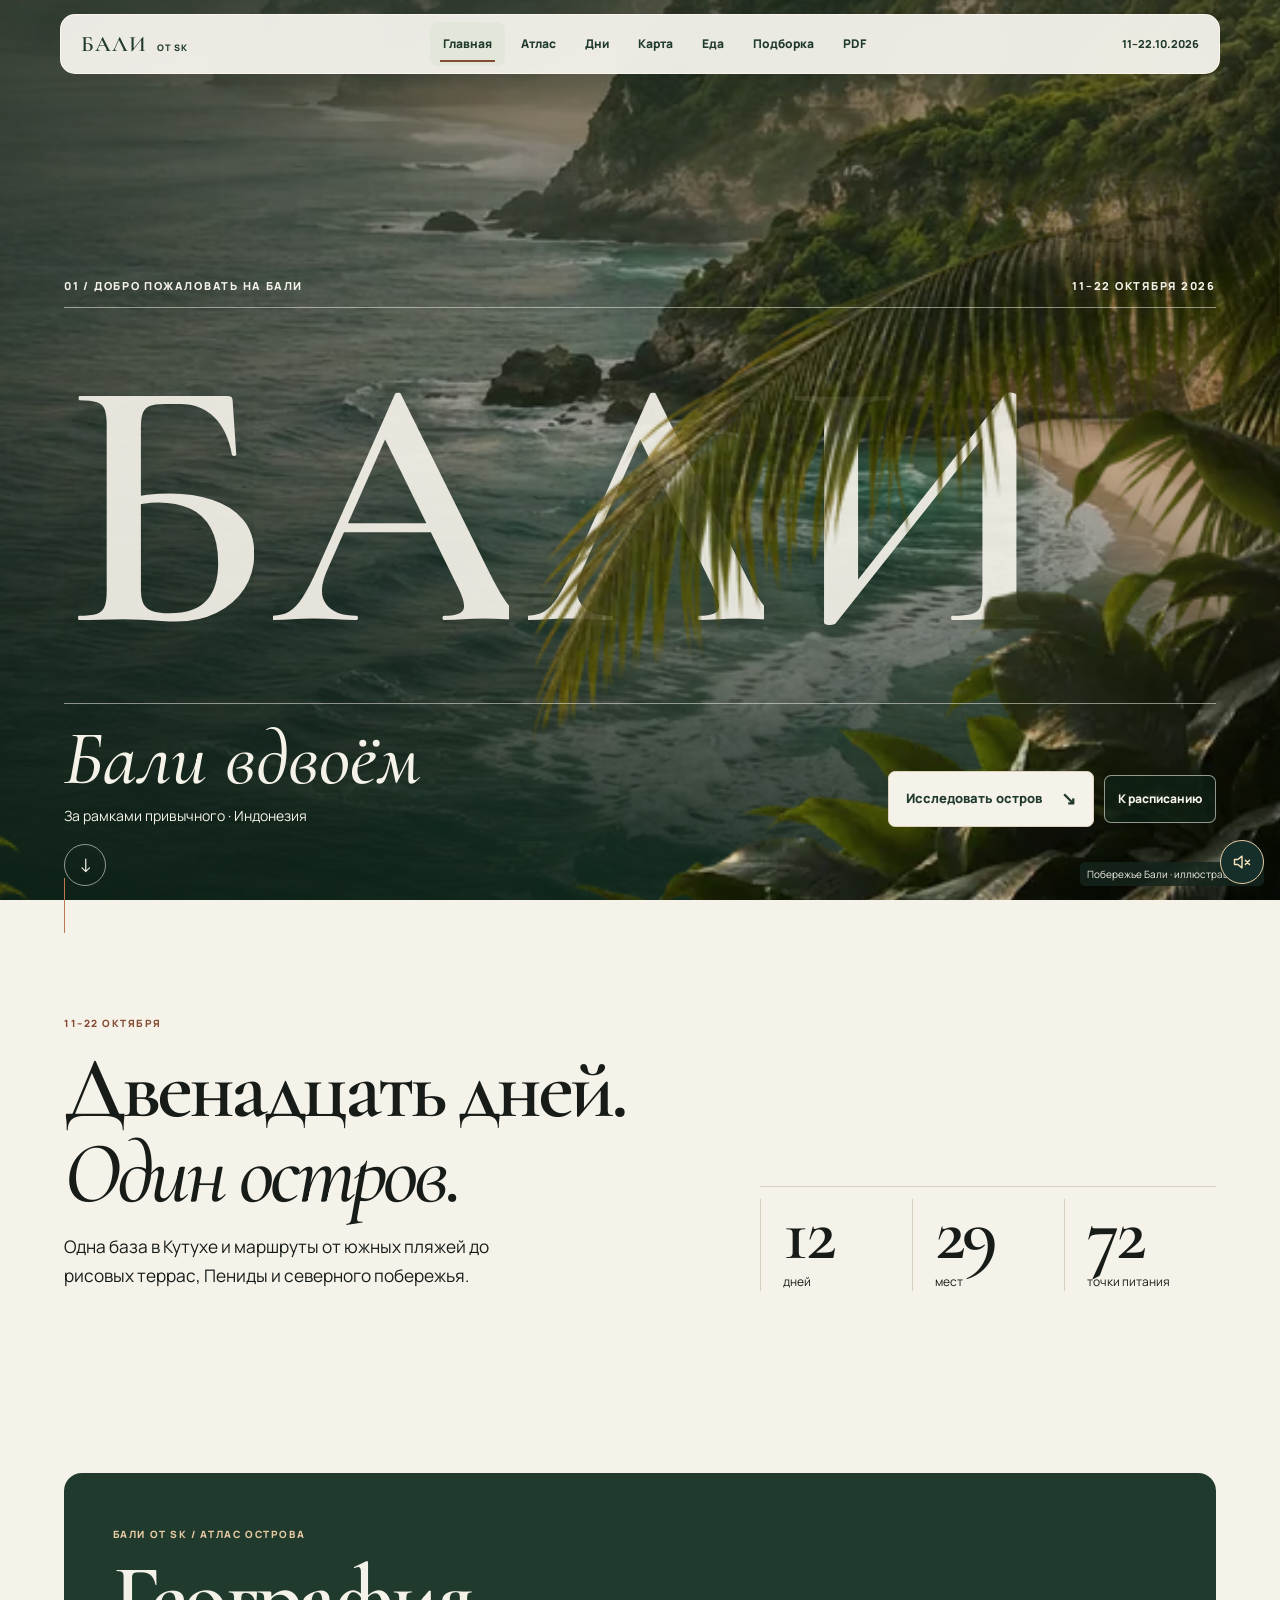
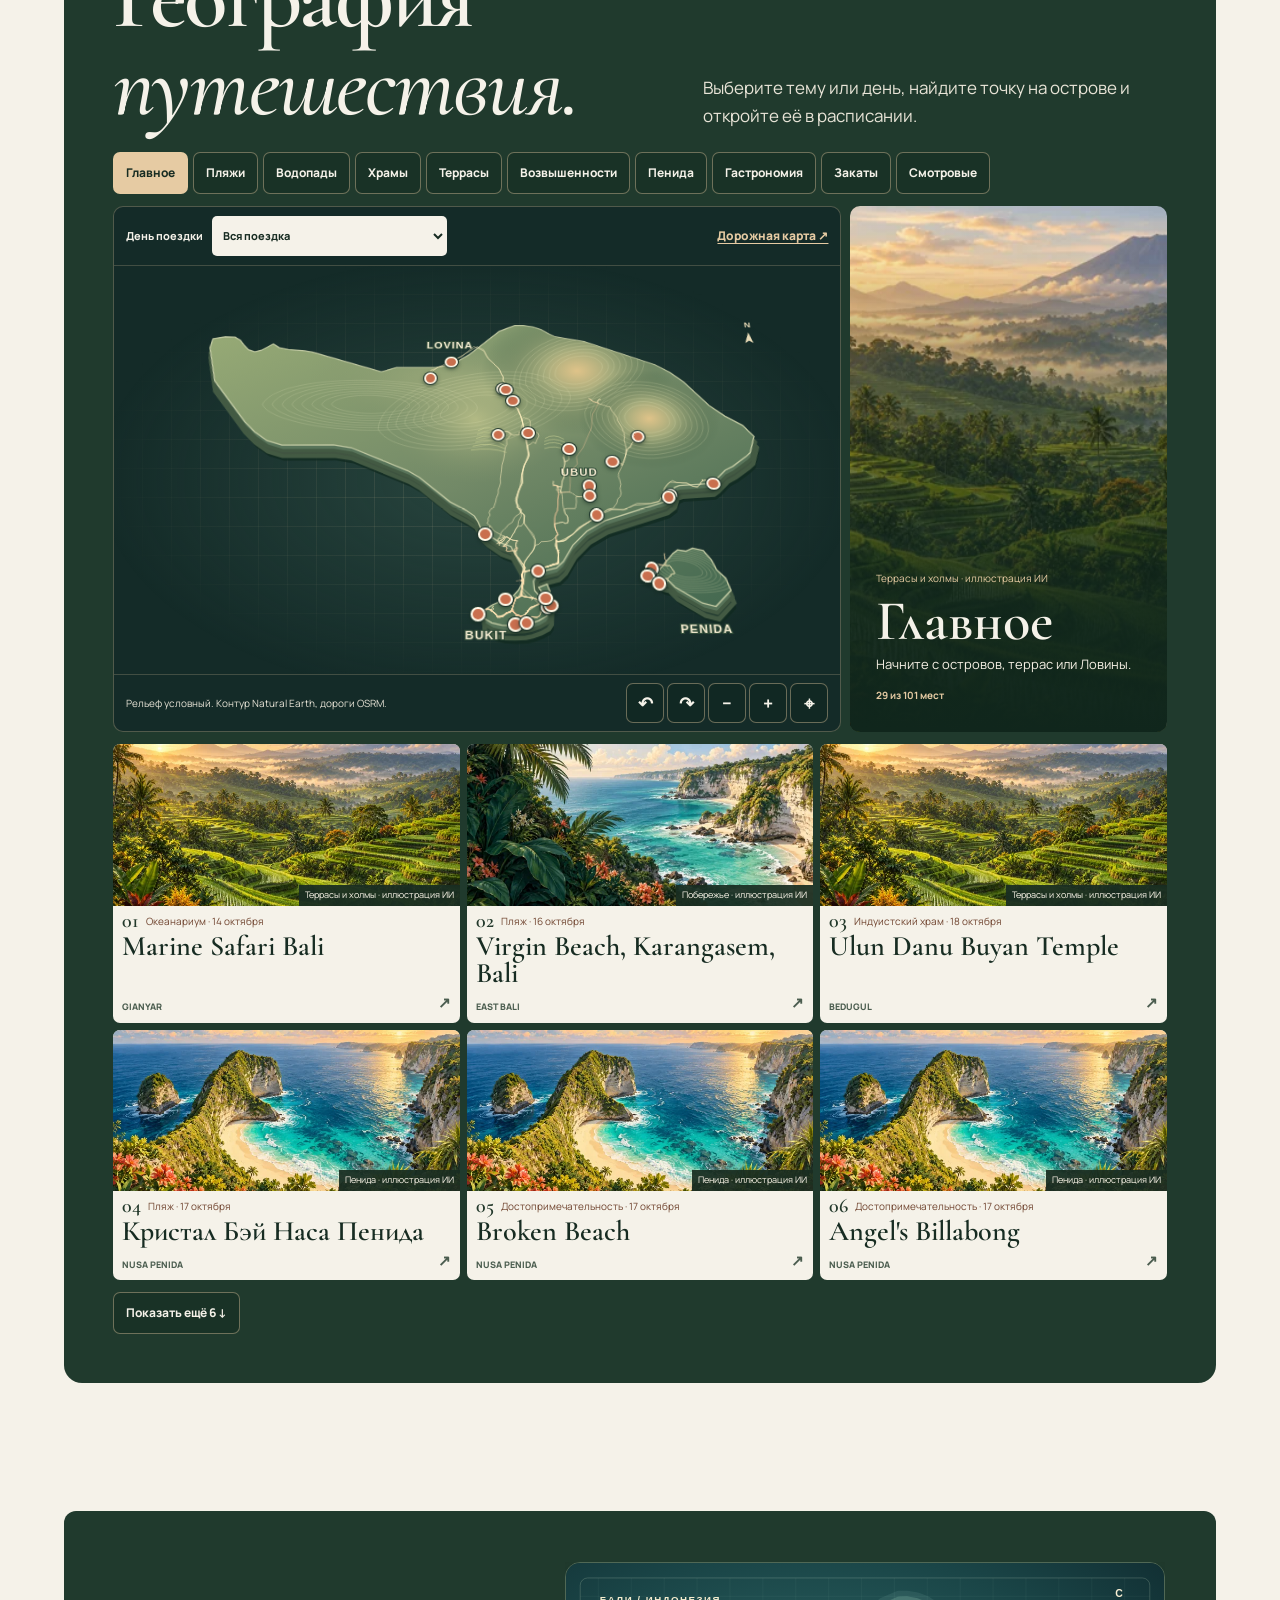
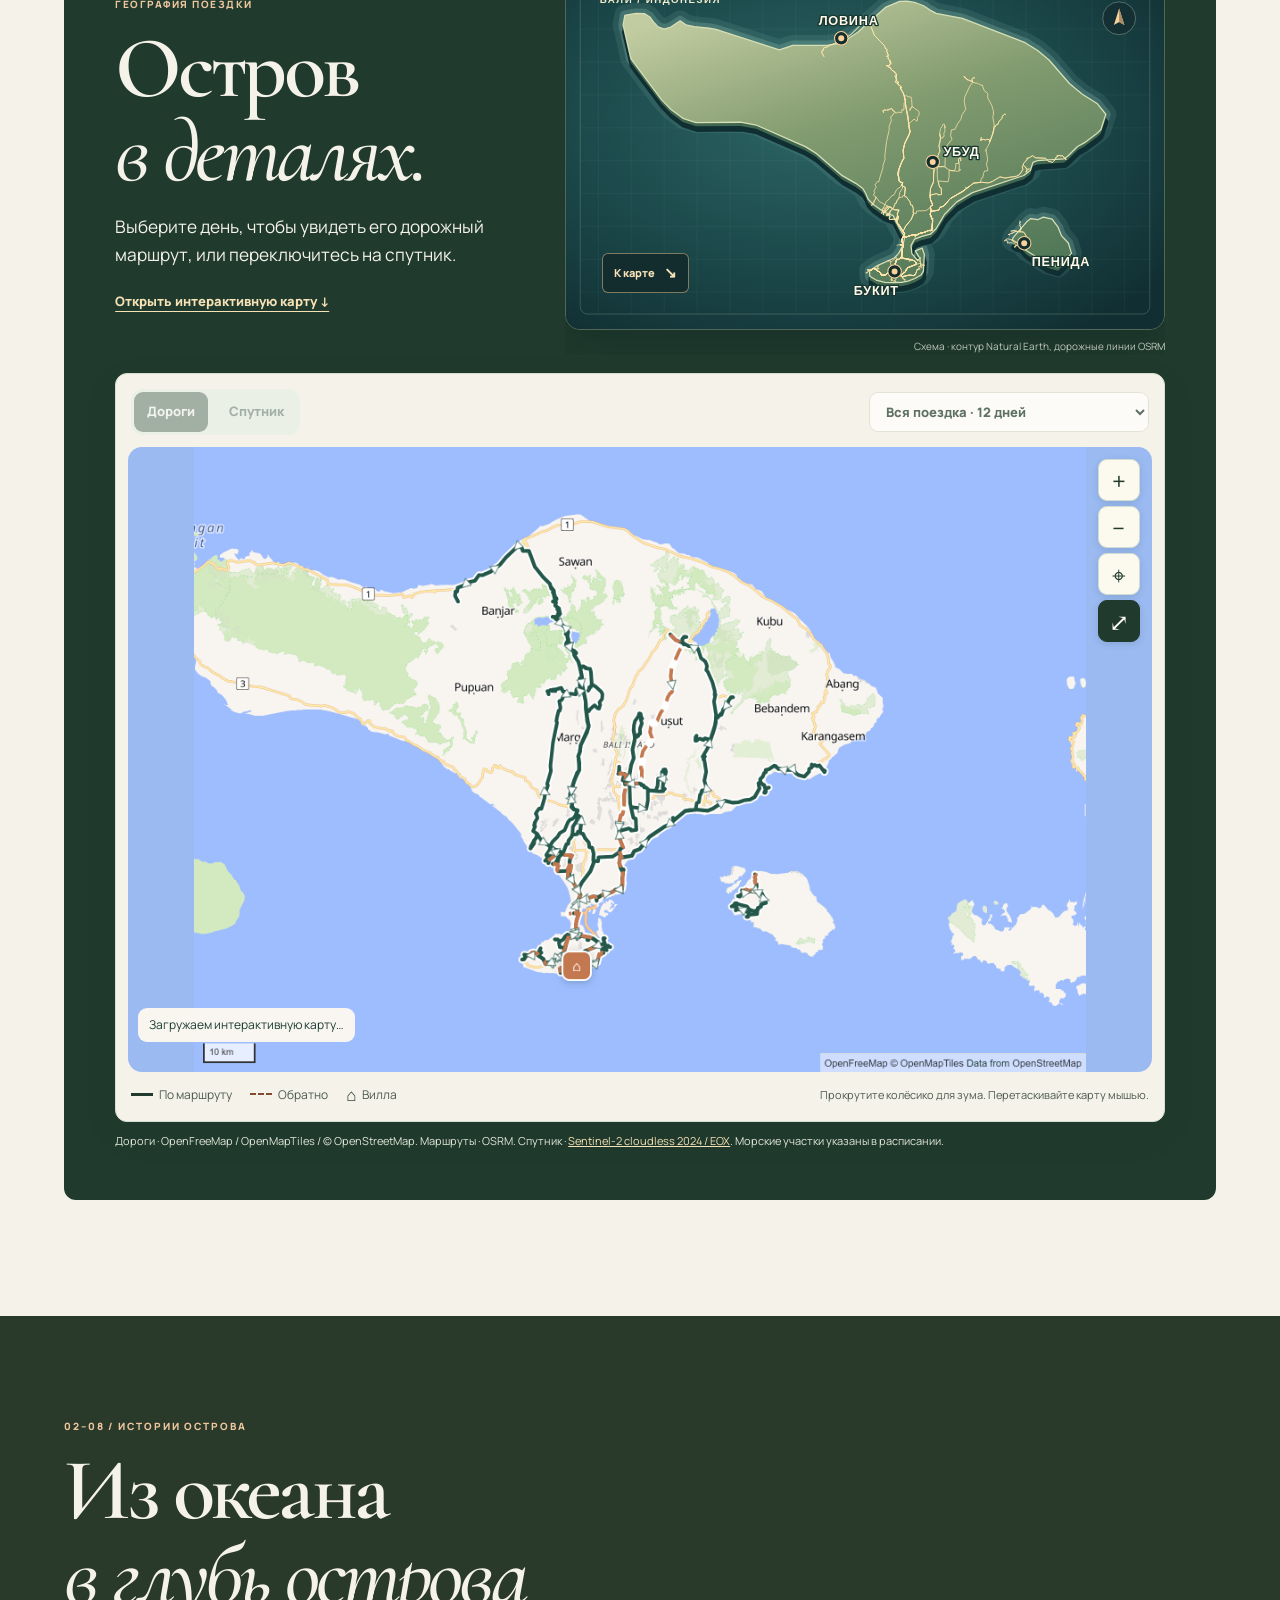
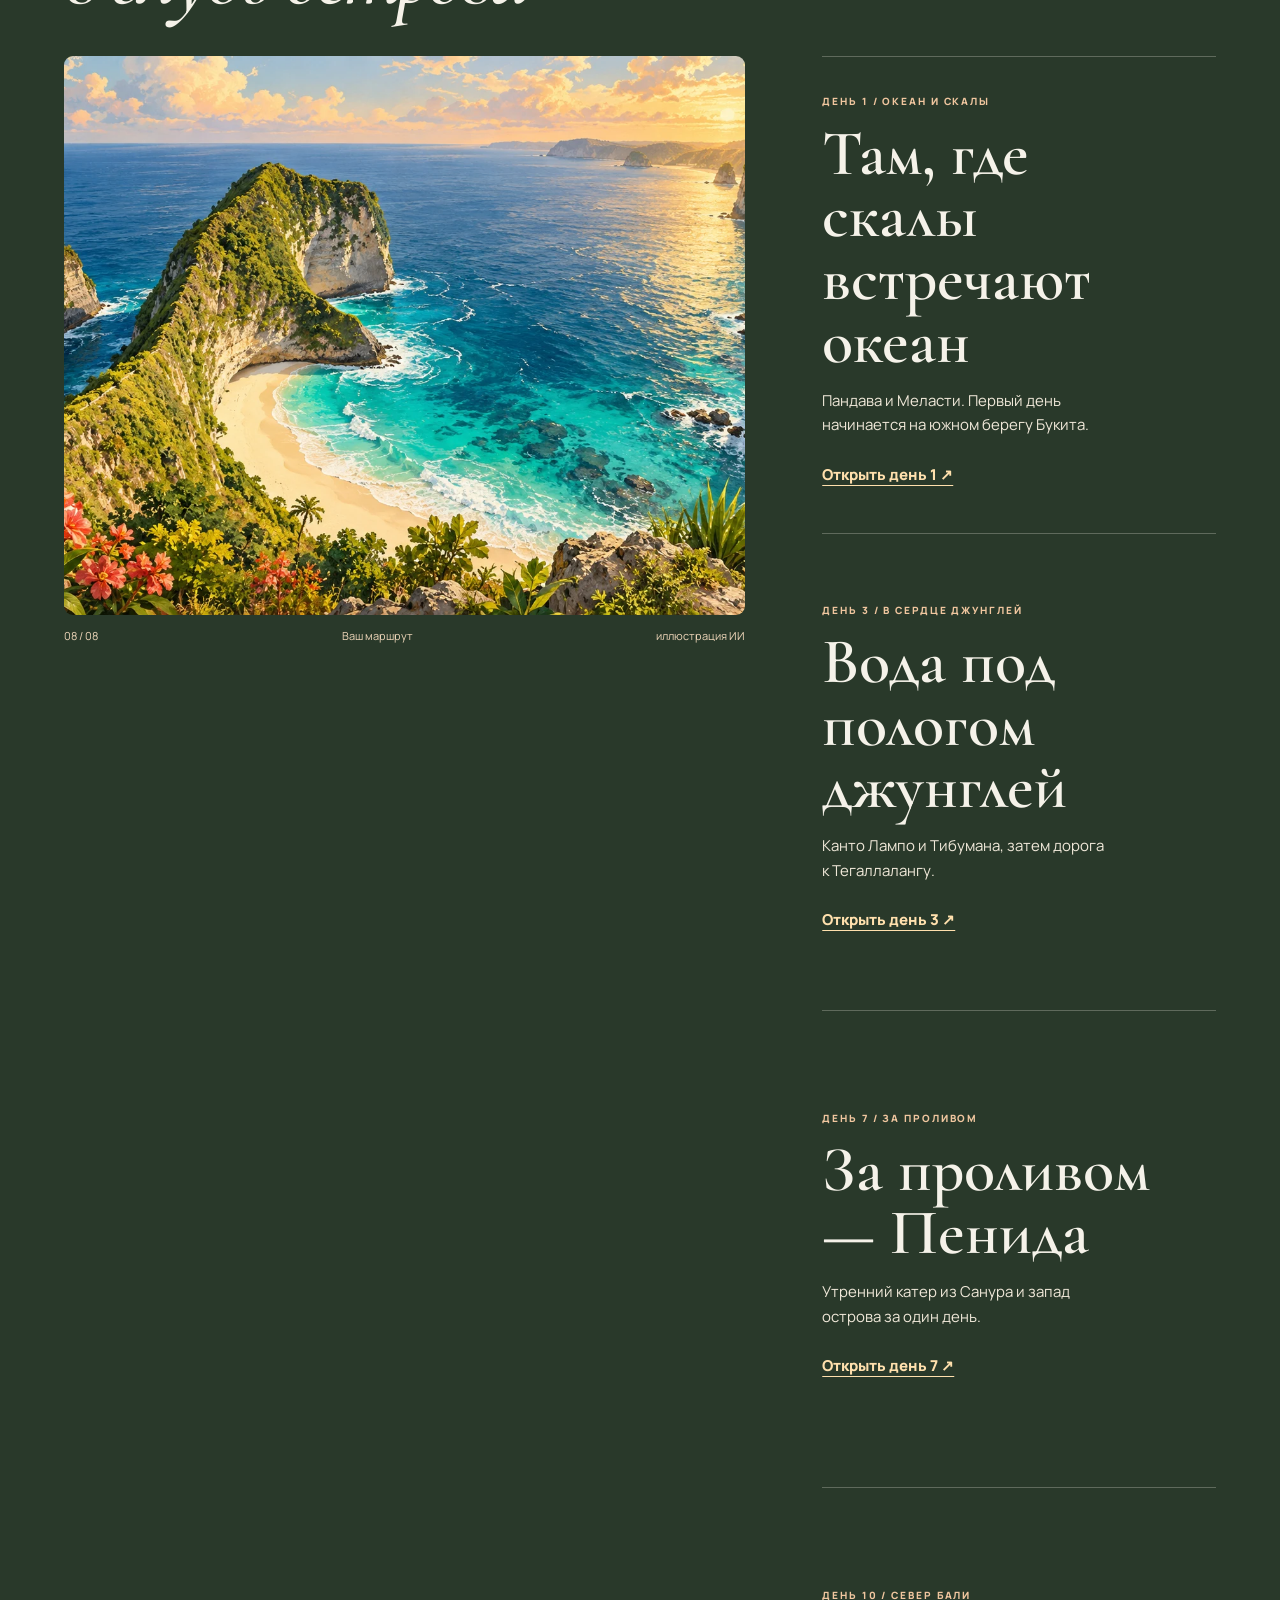
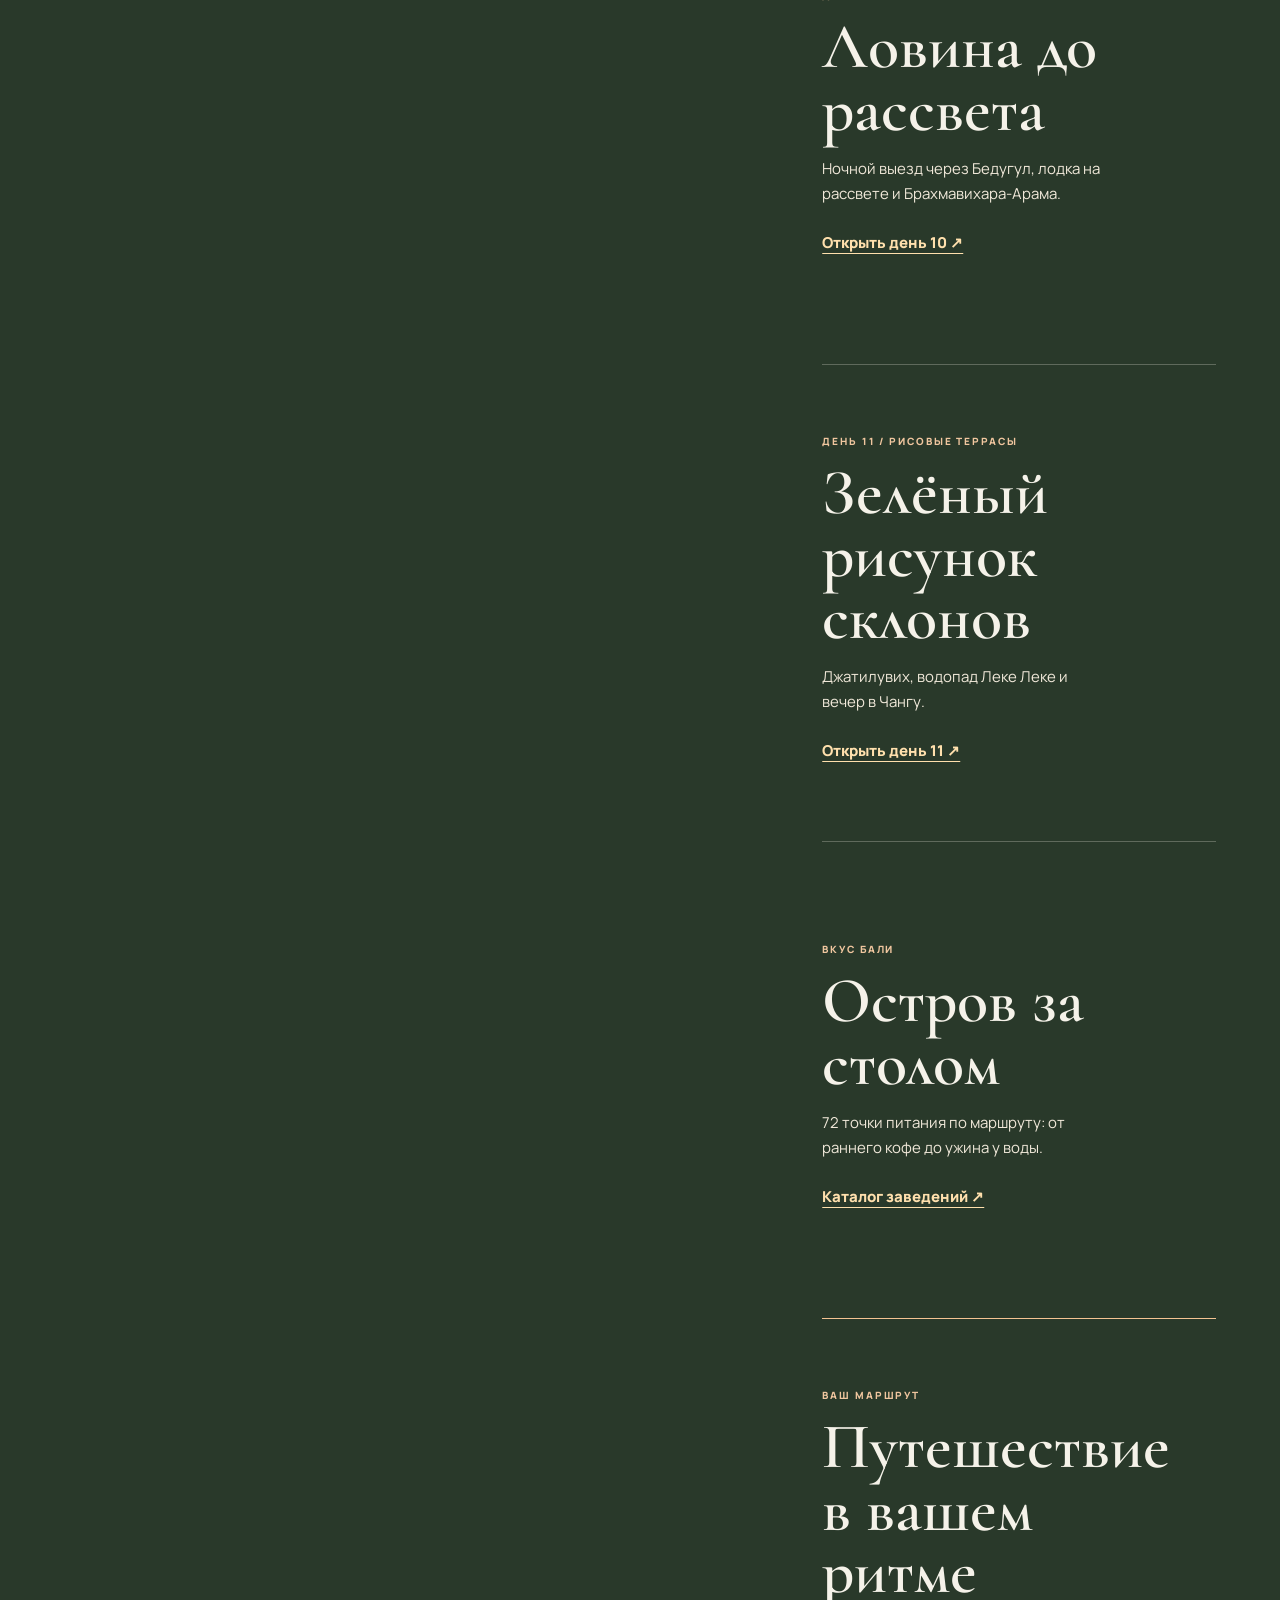
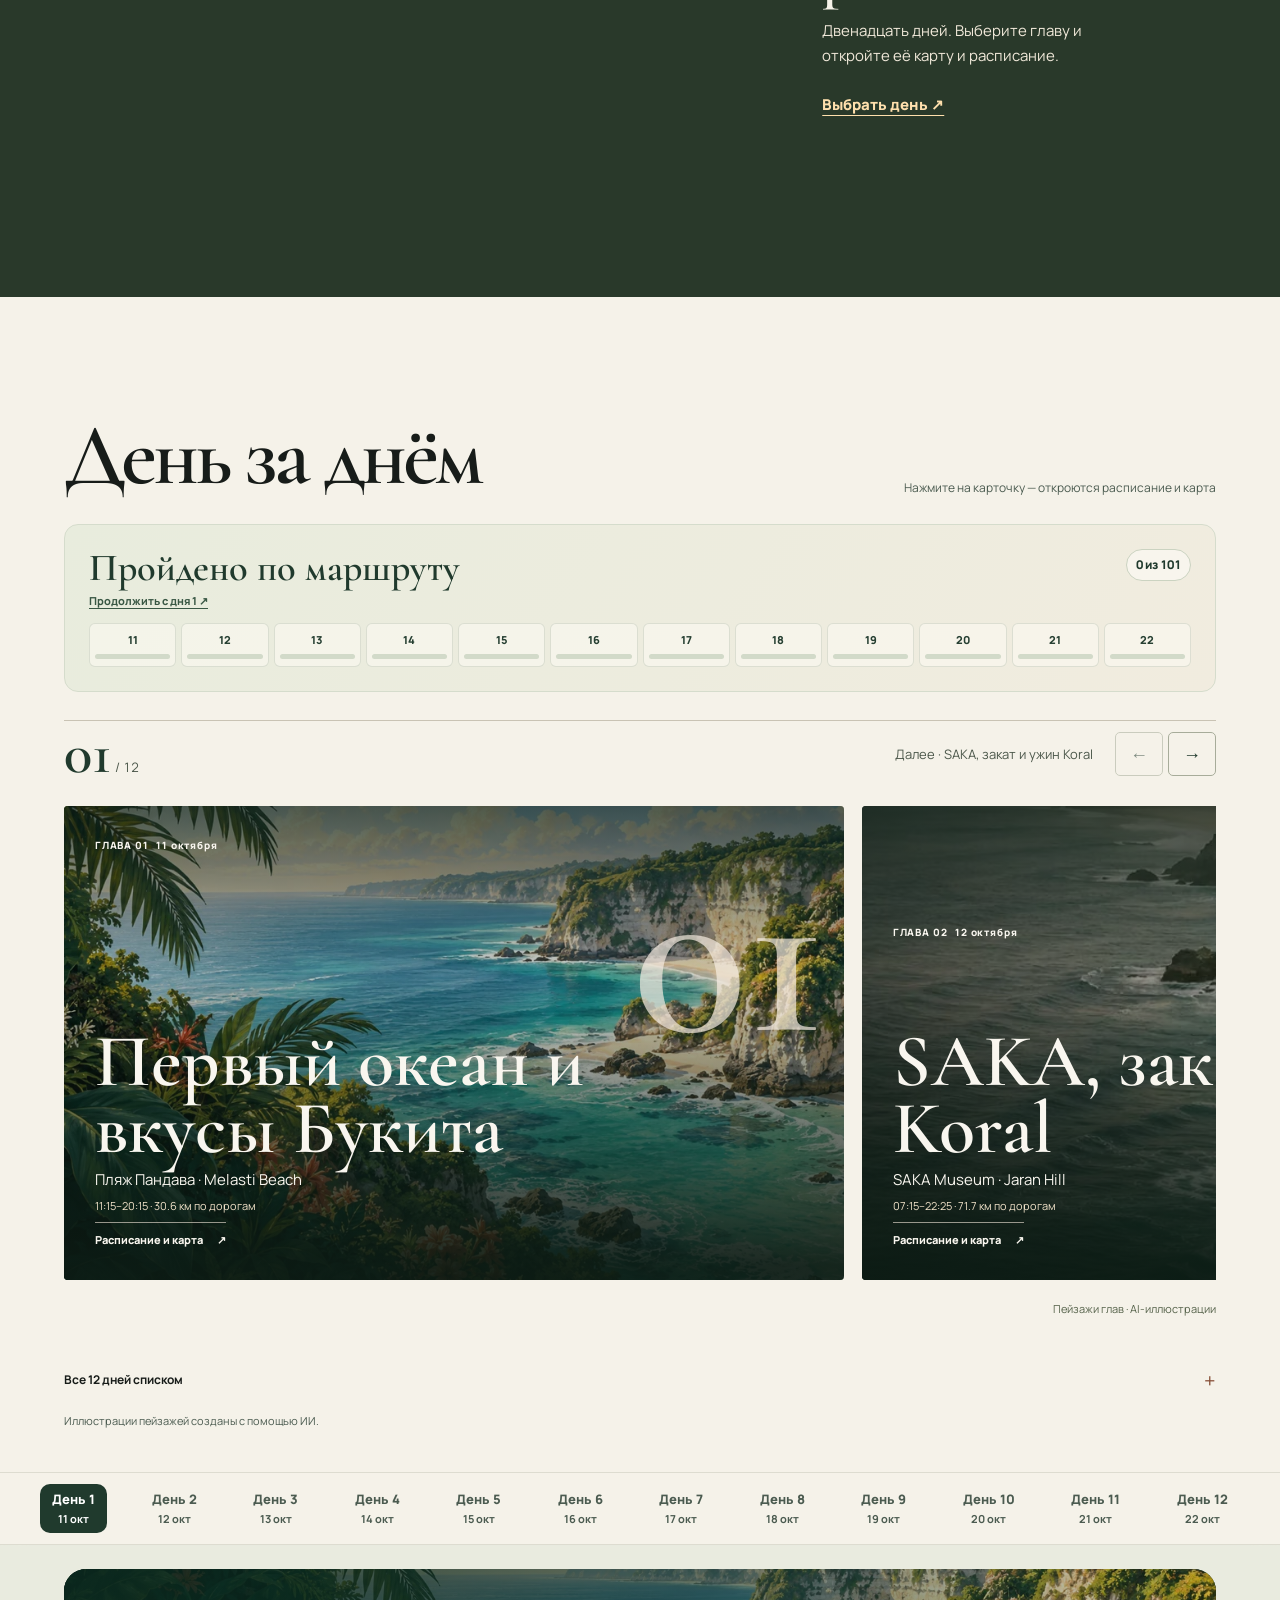
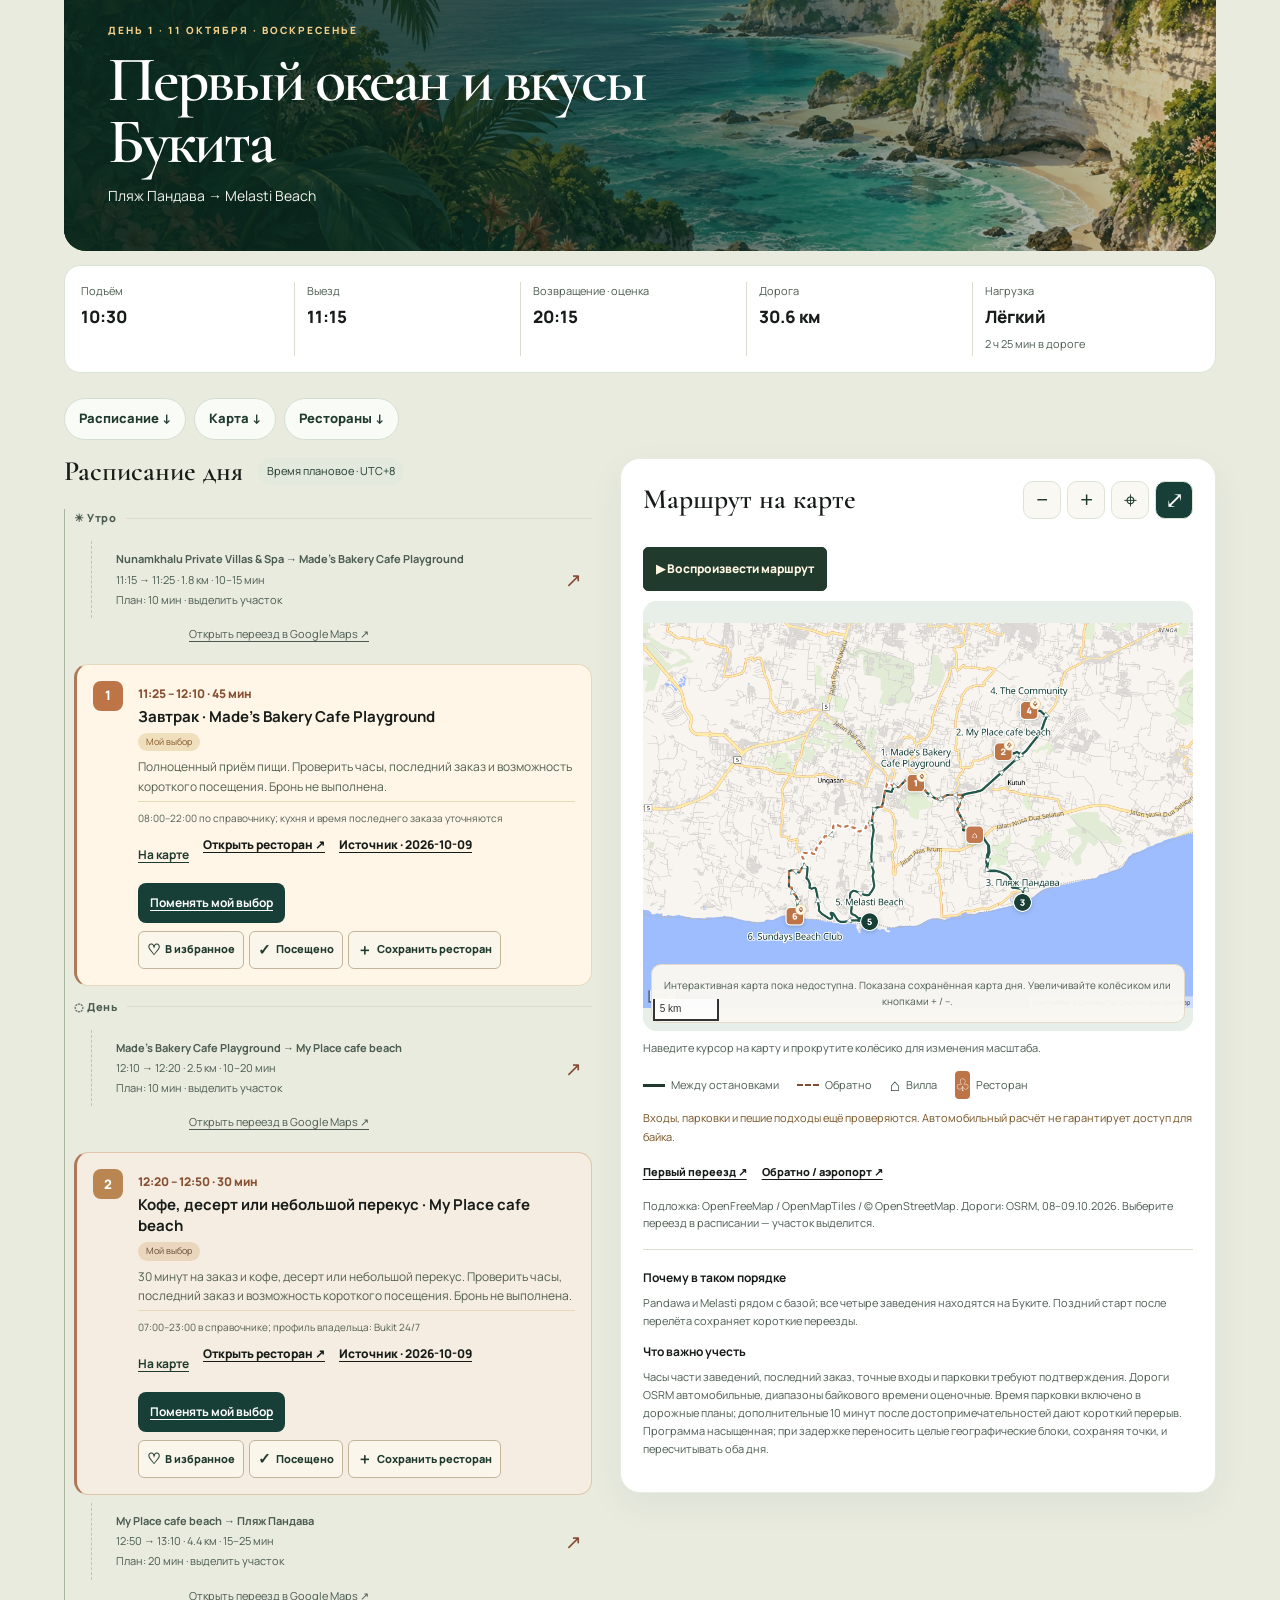
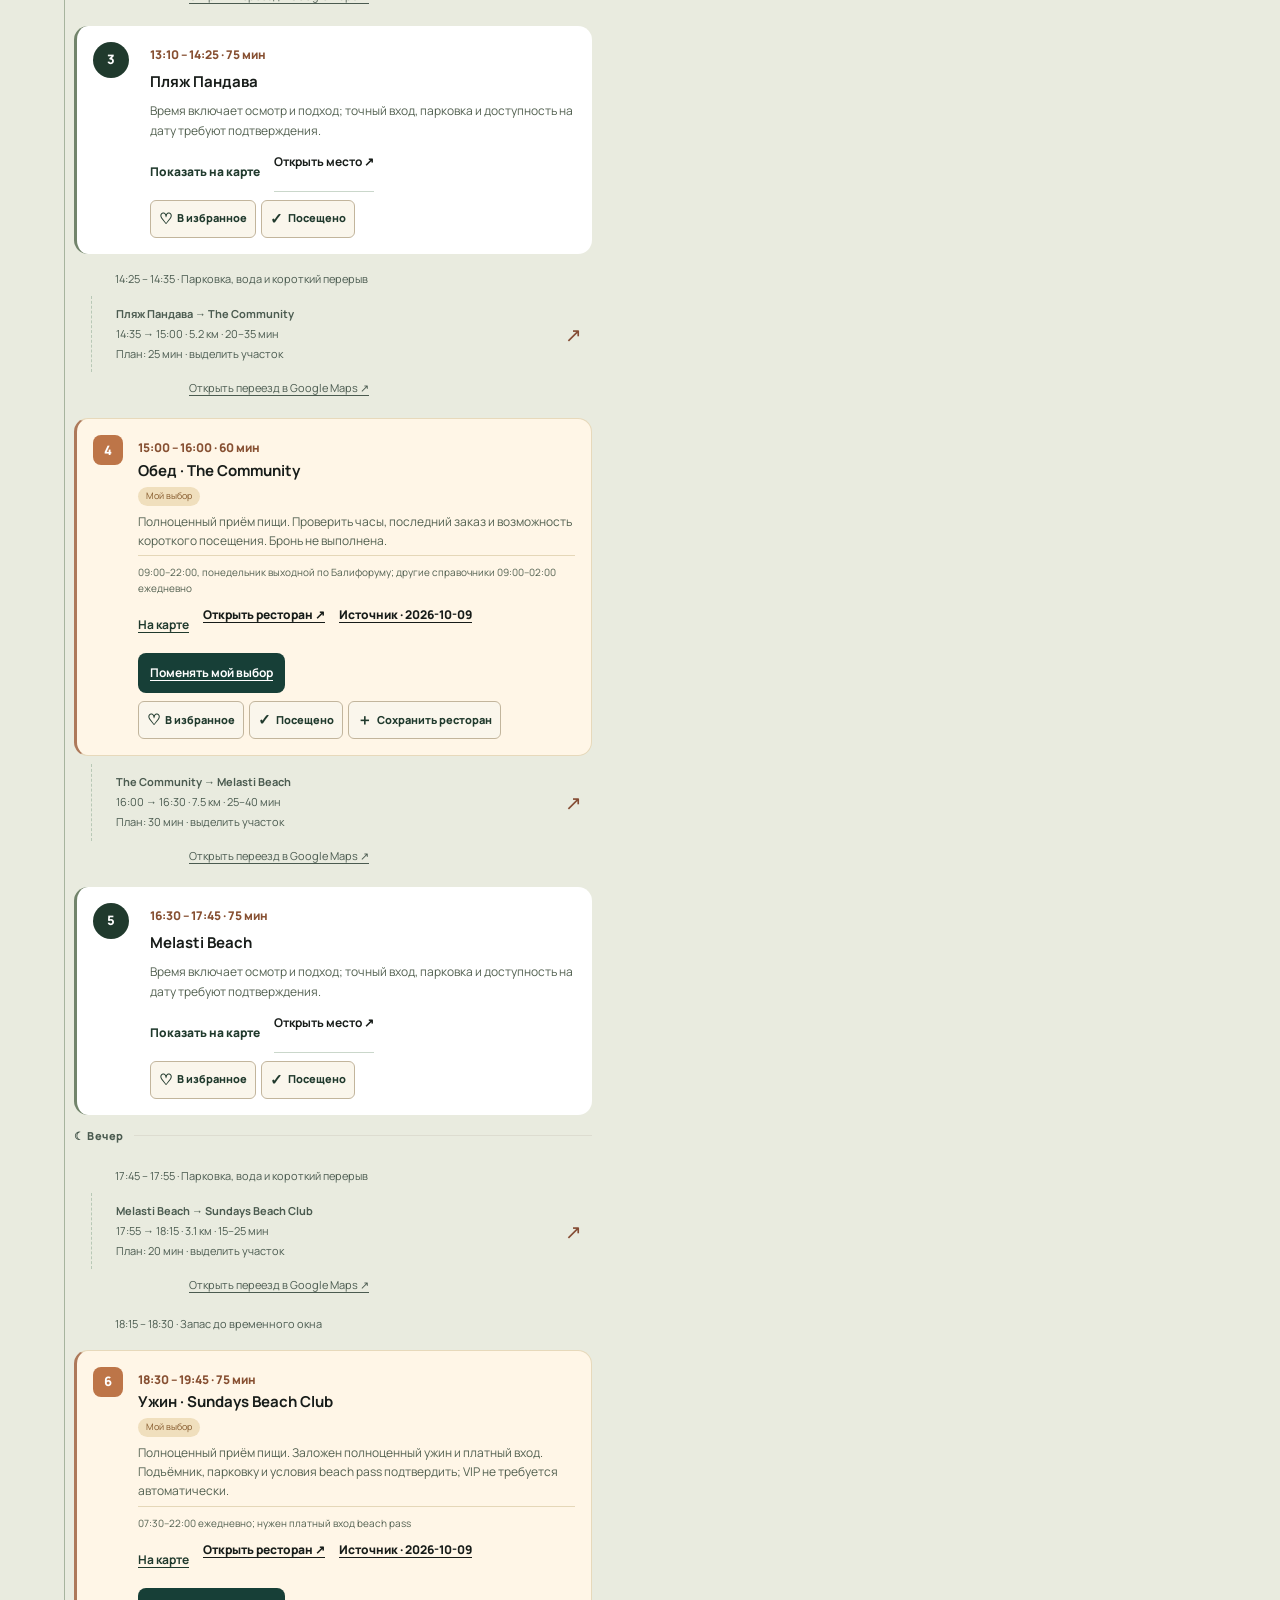
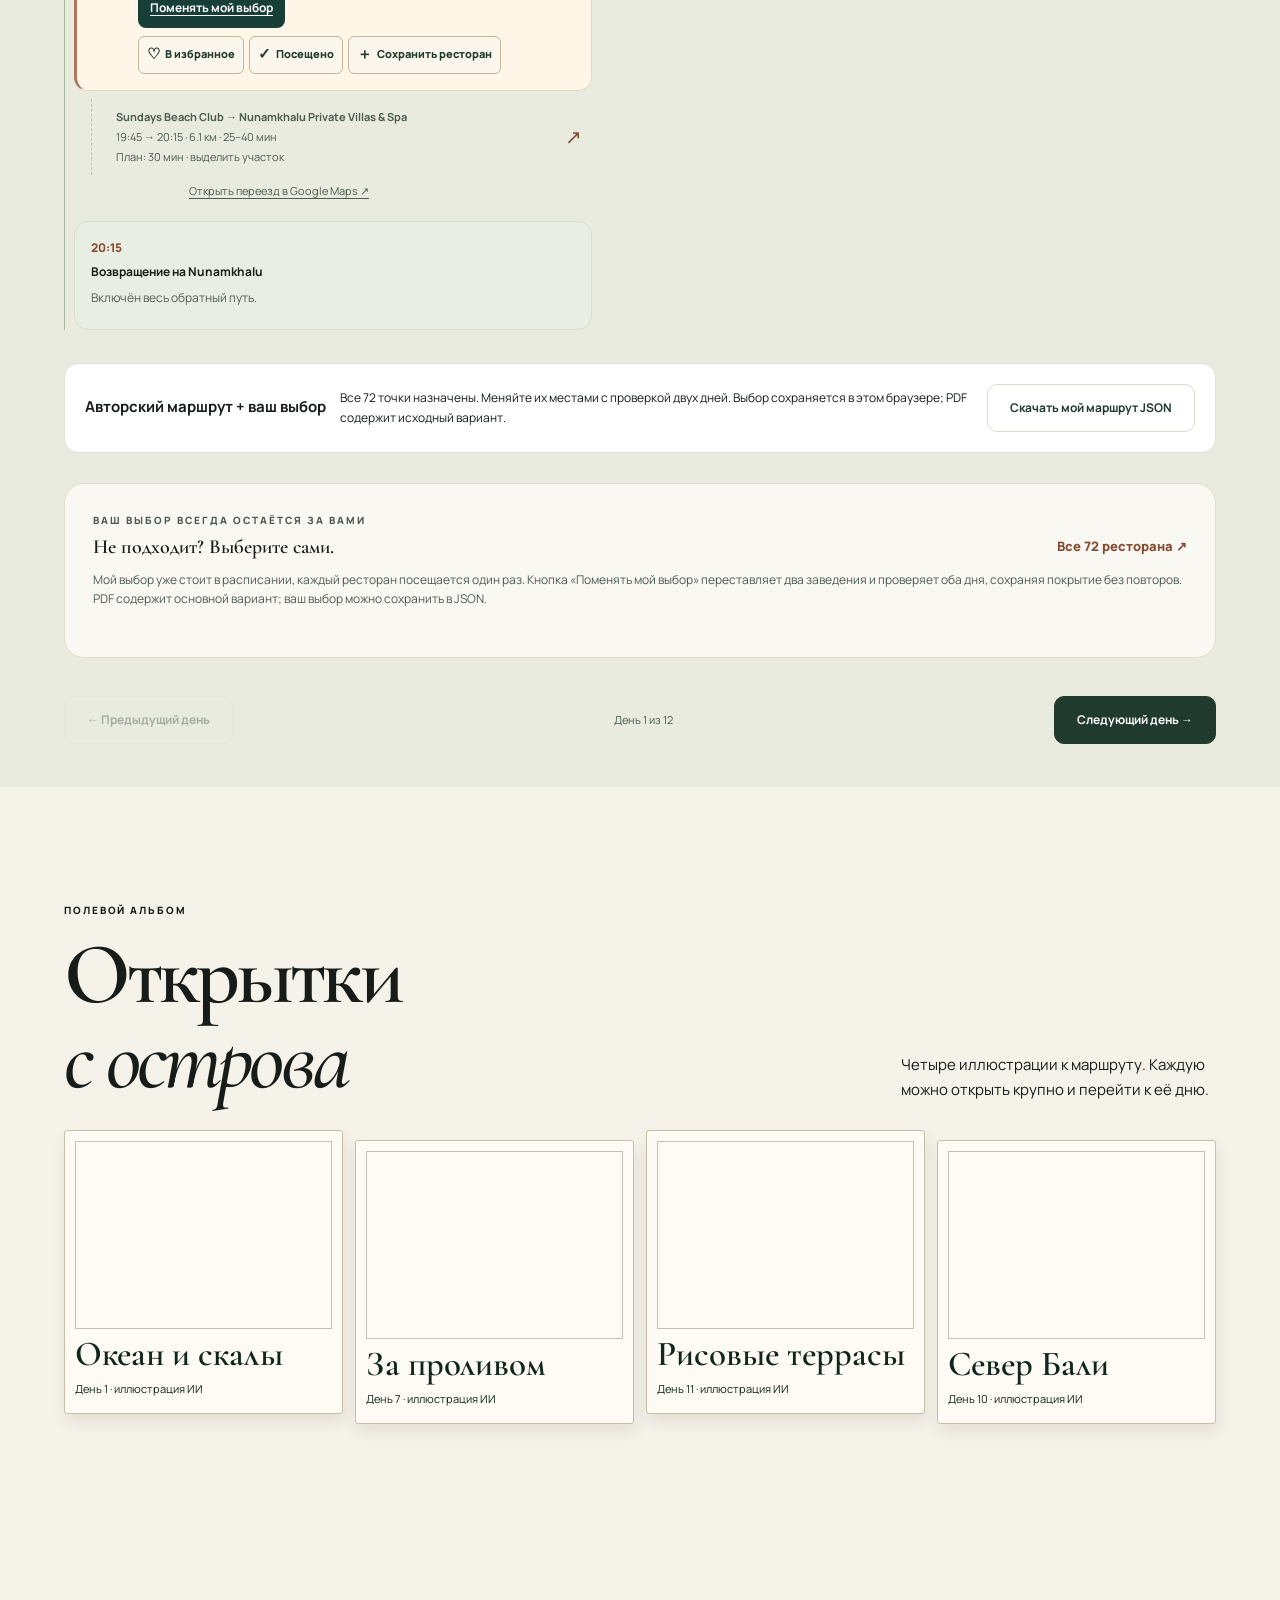
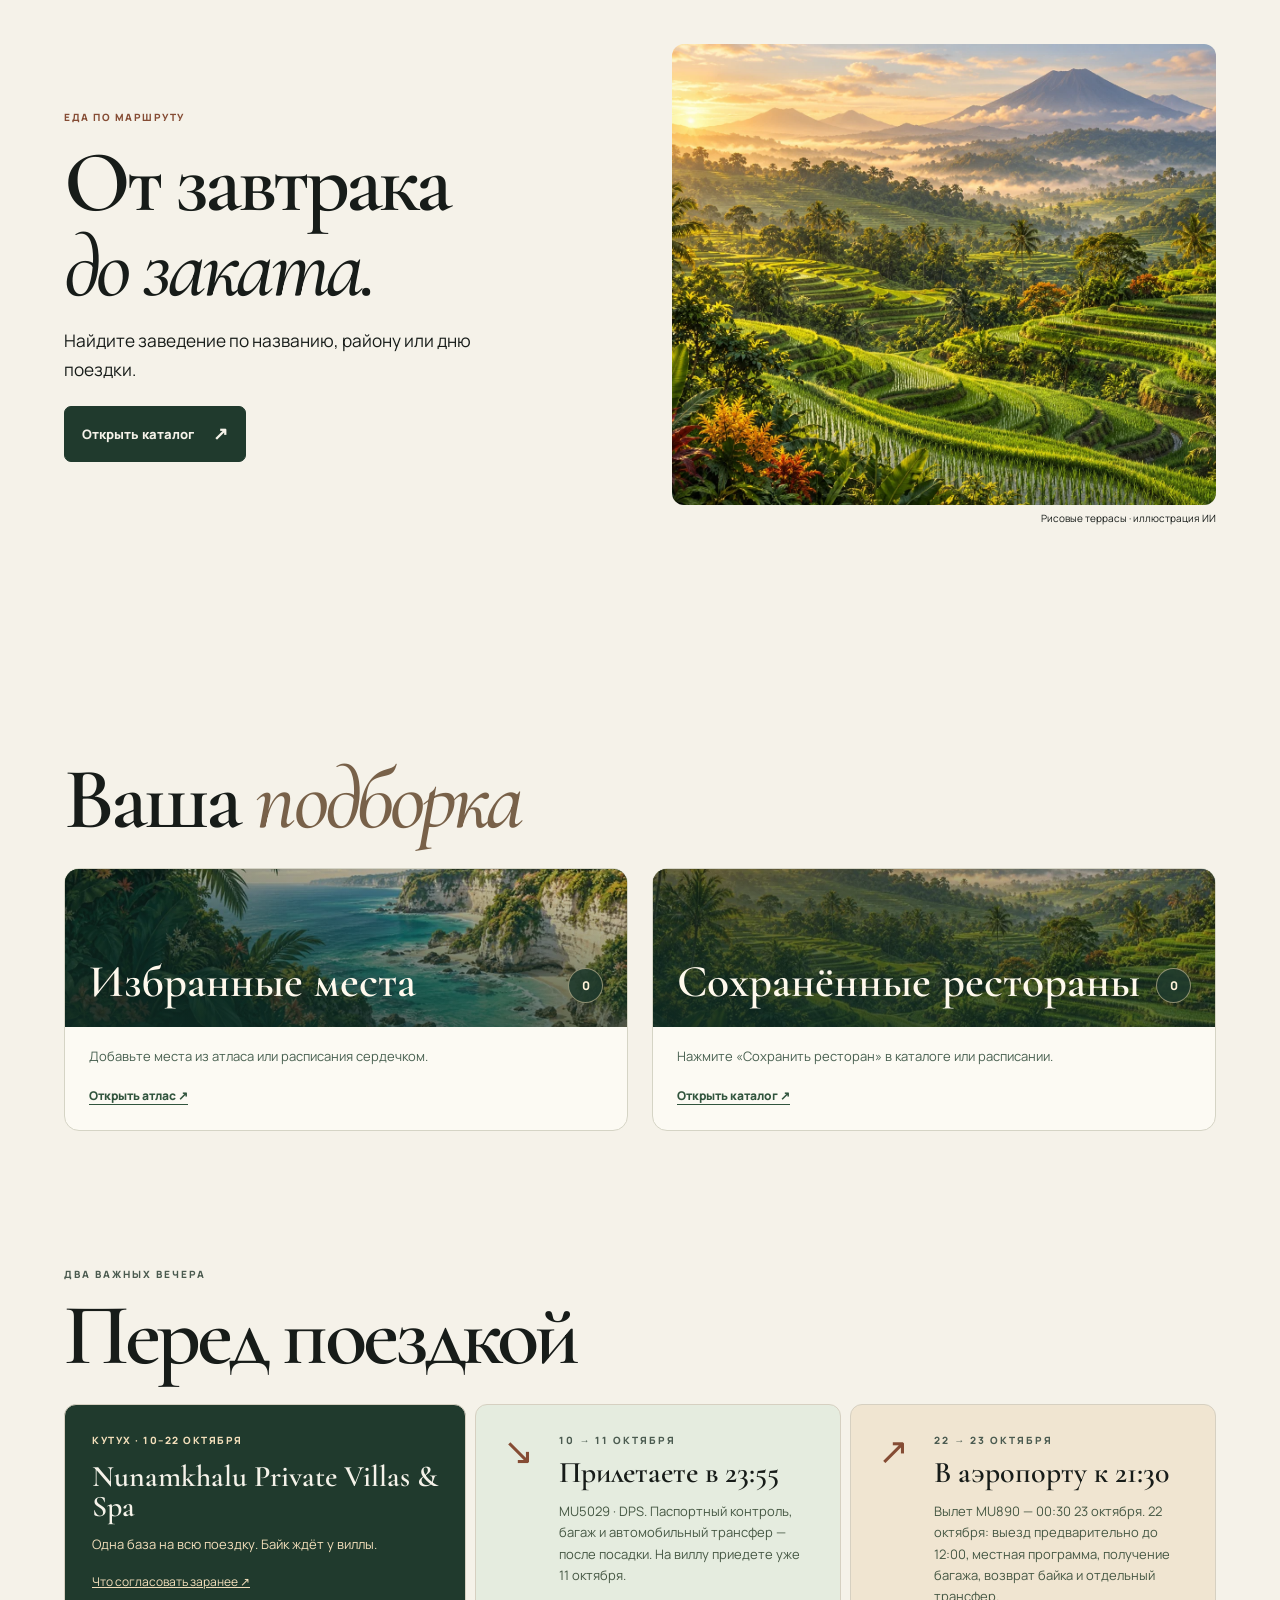
==== index.html @ a6dd2bab "Order illustrated chapters by itinerary day" ====
<!doctype html><html lang="ru"><head><meta charset="utf-8"><meta name="viewport" content="width=device-width,initial-scale=1,viewport-fit=cover"><meta name="theme-color" content="#23392B"><title>Бали от SK · Путеводитель</title><meta name="description" content="Личный маршрут по Бали: 12 дней, расписание, дорожные карты и иллюстрации."><link rel="icon" href="data:image/svg+xml,%3Csvg xmlns='http://www.w3.org/2000/svg' viewBox='0 0 40 40'%3E%3Crect width='40' height='40' rx='12' fill='%23173f37'/%3E%3Cpath d='M9 29Q18 8 31 13Q28 26 9 29' fill='%23e9b661'/%3E%3C/svg%3E"><link rel="preload" as="image" href="assets/bukit-journal-mobile.avif" type="image/avif" media="(max-width: 760px)" fetchpriority="high"><link rel="preload" as="image" href="assets/bukit-journal.avif" type="image/avif" media="(min-width: 761px)" fetchpriority="high"><link rel="stylesheet" href="assets/fonts/fonts.css"><link rel="stylesheet" href="guide.css?v=all72-v2"><link rel="stylesheet" href="editorial.css?v=overview1"><link rel="stylesheet" href="experience.css?v=audit1"><script src="experience.js?v=ru1" defer></script><script src="trip-overview-map.js?v=audit2" defer></script><script src="guide.js?v=ru1" defer></script><link rel="stylesheet" href="beyond.css?v=tide1"><link rel="stylesheet" href="beyond-atlas.css?v=atlas2" media="print" onload="this.media='all'"><noscript><link rel="stylesheet" href="beyond-atlas.css?v=atlas2"></noscript><link rel="stylesheet" href="beyond-film.css?v=beyond1" media="print" onload="this.media='all'"><noscript><link rel="stylesheet" href="beyond-film.css?v=beyond1"></noscript><link rel="stylesheet" href="beyond-passport.css?v=journey1" media="print" onload="this.media='all'"><noscript><link rel="stylesheet" href="beyond-passport.css?v=journey1"></noscript><script src="beyond-passport.js?v=journey1" defer></script><script src="beyond-atlas.js?v=atlas2" defer></script><script src="beyond-film.js?v=ru1" defer></script><script src="beyond.js?v=chapter-order1" defer></script></head>
<body class="experience beyond">
<a class="skip-link" href="#mainContent">К содержанию</a>
<header class="exp-masthead">
  <a class="exp-brand" href="#top" aria-label="Бали от SK, главная">БАЛИ <span>ОТ SK</span></a>
  <nav class="exp-nav" aria-label="Главная навигация">
    <a href="#top" data-mini-icon="⌂" data-scene-link>Главная</a>
    <a href="#exploreBali" data-mini-icon="≋" data-scene-link>Атлас</a>
    <a href="#overviewHeading" data-mini-icon="▤" data-scene-link>Дни</a>
    <a href="#trip-map" data-mini-icon="⌖" data-scene-link>Карта</a>
    <a href="restaurants.html" class="beyond-desktop-nav">Еда</a><a href="#myBali" data-mini-icon="◇" data-scene-link>Подборка</a>
    <a href="guide.pdf" id="pdfLink" data-mini-icon="↓" aria-label="Открыть PDF путеводителя">PDF</a>
  </nav>
  <span class="exp-nav-date">11–22.10.2026</span>
  <span class="exp-progress" aria-hidden="true"></span>
</header>
<button type="button" class="exp-sound" data-ocean-sound aria-label="Звук океана" aria-pressed="false" hidden>
  <svg viewBox="0 0 24 24" width="20" height="20" fill="none" stroke="currentColor" stroke-width="1.7" stroke-linecap="round" stroke-linejoin="round" aria-hidden="true"><path d="M3 9h4l5-4v14l-5-4H3z"/><path class="exp-sound-waves" d="M16 9a4 4 0 0 1 0 6m2.5-9a8 8 0 0 1 0 12"/><path class="exp-sound-slash" d="m16 10 5 5m0-5-5 5"/></svg>
</button>
<main id="mainContent" tabindex="-1">
<section class="exp-hero" id="top" aria-labelledby="coverTitle">
  <picture class="exp-hero-art">
    <source media="(max-width: 760px)" type="image/avif" srcset="assets/bukit-journal-mobile.avif">
    <source media="(max-width: 760px)" srcset="assets/bukit-journal-mobile.webp">
    <source type="image/avif" srcset="assets/bukit-journal.avif">
    <img src="assets/bukit-journal.webp" alt="Сгенерированная иллюстрация побережья Букита в вечернем свете" width="1536" height="1024" fetchpriority="high">
  </picture>
  <div class="exp-hero-inner">
    <div class="exp-hero-meta"><span>01 / ДОБРО ПОЖАЛОВАТЬ НА БАЛИ</span><time datetime="2026-10-11">11–22 ОКТЯБРЯ 2026</time></div>
    <div class="exp-wordmark" aria-hidden="true"><span>Б</span><span>А</span><span>Л</span><span>И</span></div>
    <div class="exp-hero-foot">
      <div><h1 id="coverTitle">Бали вдвоём</h1><p>За рамками привычного · Индонезия</p></div>
      <div class="exp-hero-actions"><a class="exp-cta" href="#exploreBali">Исследовать остров <span aria-hidden="true">↘</span></a><a class="beyond-secondary" href="#overviewHeading">К расписанию</a></div>
    </div>
  </div>
  <picture><source media="(max-width: 760px)" srcset="assets/beyond-foreground-mobile.webp"><img class="beyond-foliage" src="assets/beyond-foreground.webp" alt="" width="1100" height="619" fetchpriority="low"></picture>
  <a class="exp-scroll" href="#journey" aria-label="Прокрутить к маршруту">↓</a>
  <span class="exp-credit">Побережье Бали · иллюстрация ИИ</span>
</section>
<section id="journey" class="container exp-intro" aria-labelledby="journeyTitle">
  <div><span class="exp-label">11–22 ОКТЯБРЯ</span><h2 id="journeyTitle">Двенадцать дней.<br><em>Один остров.</em></h2>
  <p>Одна база в Кутухе и маршруты от южных пляжей до рисовых террас, Пениды и северного побережья.</p></div>
  <dl class="exp-numbers"><div><dt>12</dt><dd>дней</dd></div><div><dt>29</dt><dd>мест</dd></div><div><dt>72</dt><dd>точки питания</dd></div></dl>
</section>
<section id="exploreBali" class="container"></section>
<section id="trip-map" class="container trip-map-overview" aria-labelledby="overviewMapHeading">
  <div class="exp-atlas-lead">
    <div><span class="exp-label">ГЕОГРАФИЯ ПОЕЗДКИ</span><h2 id="overviewMapHeading">Остров<br> <em>в деталях.</em></h2>
      <p>Выберите день, чтобы увидеть его дорожный маршрут, или переключитесь на спутник.</p>
      <a href="#overviewPanel">Открыть интерактивную карту ↓</a></div>
    <figure class="exp-island">
      <a class="exp-atlas-preview" href="#overviewPanel" aria-label="Открыть интерактивную карту маршрутов">
        <img src="assets/bali-contour.svg?v=tide1" width="800" height="490" alt="" loading="lazy">
        <span aria-hidden="true">К карте <b>↘</b></span>
      </a>
      <figcaption>Схема · контур Natural Earth, дорожные линии OSRM</figcaption>
    </figure>
  </div>
  <div class="overview-panel" id="overviewPanel">
    <div class="overview-toolbar">
      <div class="overview-mode" role="group" aria-label="Подложка карты">
        <button type="button" data-overview-mode="roads" aria-pressed="true" disabled>Дороги</button>
        <button type="button" data-overview-mode="satellite" aria-pressed="false" disabled>Спутник</button>
      </div>
      <div class="overview-filter">
        <select id="overviewDay" aria-label="Маршрут на карте" disabled><option value="">Вся поездка · 12 дней</option></select>
        <button type="button" id="overviewDayLink" hidden>К расписанию ↓</button>
      </div>
    </div>
    <div class="overview-viewport" id="overviewViewport">
      <div class="overview-map" id="overviewMap" role="group" aria-label="Интерактивная карта всех маршрутов"></div>
      <img class="overview-fallback" id="overviewFallback" data-src="maps/overview.png" alt="Сохранённая карта дорожных маршрутов на Бали" loading="lazy" draggable="false">
      <div class="overview-map-tools" role="group" aria-label="Управление общей картой">
        <button type="button" id="overviewZoomIn" class="map-reset" aria-label="Приблизить" title="Приблизить">+</button>
        <button type="button" id="overviewZoomOut" class="map-reset" aria-label="Отдалить" title="Отдалить">−</button>
        <button type="button" id="overviewFit" class="map-reset" aria-label="Показать выбранный маршрут целиком" title="Маршрут целиком">⌖</button>
        <button type="button" id="overviewExpand" class="map-reset" aria-label="Развернуть общую карту" aria-expanded="false" title="Во весь экран">⤢</button>
      </div>
      <p class="overview-status" id="overviewStatus" role="status" hidden></p>
    </div>
    <div class="overview-footer">
      <div class="map-legend"><span><i class="legend-line"></i> По маршруту</span><span><i class="legend-line back"></i> Обратно</span><span><i class="legend-pin">⌂</i> Вилла</span></div>
      <p class="map-wheel-hint">Прокрутите колёсико для зума. Перетаскивайте карту мышью.</p>
    </div>
  </div>
  <p class="map-source">Дороги · OpenFreeMap / OpenMapTiles / © OpenStreetMap. Маршруты · OSRM. Спутник · <a href="https://maps.eox.at/" target="_blank" rel="noopener">Sentinel-2 cloudless 2024 / EOX</a>. Морские участки указаны в расписании.</p>
</section>
<section class="beyond-story" id="beyondStory" aria-labelledby="beyondStoryTitle">
  <div class="container">
    <header><p class="beyond-kicker">02–08 / Истории острова</p><h2 id="beyondStoryTitle">Из океана<br><em>в глубь острова</em></h2></header>
    <div class="beyond-story-stage">
      <figure class="beyond-story-frame">
        <img id="beyondStoryImage" src="assets/coast.webp" alt="" loading="lazy" width="1560" height="1040">
        <figcaption><span id="beyondStoryIndex">02 / 08</span><span id="beyondStoryName">Океан и скалы</span><span>иллюстрация ИИ</span></figcaption>
      </figure>
      <div id="beyondStoryTrack"></div>
    </div>
  </div>
</section>
<section class="container days-overview" aria-labelledby="overviewHeading"><div class="section-head"><div><h2 id="overviewHeading">День за днём</h2></div><span class="section-hint">Нажмите на карточку — откроются расписание и карта</span></div><section id="tripProgress" class="trip-progress" aria-labelledby="tripProgressTitle">
  <div class="trip-progress-head">
    <div><h3 id="tripProgressTitle">Пройдено по маршруту</h3><a class="trip-resume" href="#overviewHeading" hidden></a></div>
    <span class="trip-progress-count" aria-live="polite"></span>
  </div>
  <nav class="trip-progress-days" aria-label="Посещения по датам"></nav>
</section><div id="journeyFilm"></div><details class="beyond-all-days"><summary>Все 12 дней списком</summary><div id="dayGrid" class="day-grid"><p>Загружаем дни…</p></div></details><p class="map-source">Иллюстрации пейзажей созданы с помощью ИИ.</p></section>
<section id="days" class="day-detail"><div class="date-nav" role="navigation" aria-label="Выбор дня"><div id="dayNav" class="date-nav-inner"></div></div><div class="container"><div id="dayHeader"></div><div id="daySummary" class="day-summary"></div>
<div class="exp-day-switch" role="group" aria-label="Вид дня">
  <button type="button" data-day-view="schedule" aria-controls="schedulePanel" aria-pressed="true">Расписание</button>
  <button type="button" data-day-view="map" aria-controls="map-section" aria-pressed="false">Карта</button>
  <a href="#overviewHeading">Все дни ↑</a>
</div>
<nav class="day-jumps" aria-label="Разделы дня">
  <button type="button" data-jump="scheduleTitle">Расписание ↓</button>
  <button type="button" data-jump="map-section">Карта ↓</button>
  <button type="button" data-jump="restaurantAlternatives">Рестораны ↓</button>
</nav><div class="day-layout"><section id="schedulePanel" class="schedule-panel" aria-labelledby="scheduleTitle"><div class="panel-title"><h3 id="scheduleTitle">Расписание дня</h3><span class="estimate-pill">Время плановое · UTC+8</span></div><div id="timeline"></div></section><aside id="map-section" class="map-panel"><div class="map-top"><div><h3 id="dayMapTitle" tabindex="-1">Маршрут на карте</h3></div><div class="map-tools" aria-label="Управление картой"><button id="mapZoomOut" class="map-reset" aria-label="Уменьшить карту" title="Уменьшить">−</button><button id="mapZoomIn" class="map-reset" aria-label="Увеличить карту" title="Увеличить">+</button><button id="fitRoute" class="map-reset" aria-label="Показать весь маршрут" title="Весь маршрут">⌖</button><button id="mapFullscreen" class="map-reset map-fullscreen" aria-label="Развернуть карту на весь экран" aria-expanded="false" title="На весь экран">⤢</button></div></div><div class="map-wrapper"><div id="map" role="group" aria-label="Интерактивная географическая карта маршрута"></div><img id="mapFallback" data-src="maps/day-01.png" alt="Сохранённая географическая карта этого дня"><div id="mapState" class="map-state" role="status"><span class="loader"></span> Загружаем географическую карту…</div></div><div id="routePlayer"></div><p class="map-wheel-hint">Наведите курсор на карту и прокрутите колёсико для изменения масштаба.</p><div class="map-legend"><span><i class="legend-line"></i> Между остановками</span><span><i class="legend-line back"></i> Обратно</span><span><i class="legend-pin">⌂</i> Вилла</span><span><i class="legend-pin food">♧</i> Ресторан</span></div><div id="mapNotice" class="map-notice"></div><div id="mapLinks" class="map-links"></div><p class="map-source">Подложка: OpenFreeMap / OpenMapTiles / © OpenStreetMap. Дороги: OSRM, 08–09.10.2026. Выберите переезд в расписании — участок выделится.</p><div id="dayAdvice" class="day-advice"></div></aside></div><section id="restaurantAlternatives" class="restaurant-alternatives" aria-label="Альтернативные рестораны дня"></section><div class="day-pagination"><button id="prevDay" class="secondary">← Предыдущий день</button><span id="pageIndex"></span><button id="nextDay" class="primary">Следующий день →</button></div></div></section>
<section class="beyond-diary container" id="beyondDiary" aria-labelledby="beyondDiaryTitle">
  <header><div><p class="beyond-kicker">Полевой альбом</p><h2 id="beyondDiaryTitle">Открытки<br><em>с острова</em></h2></div><p>Четыре иллюстрации к маршруту. Каждую можно открыть крупно и перейти к её дню.</p></header>
  <div class="beyond-diary-grid" id="beyondDiaryGrid"></div>
</section>
<dialog class="beyond-lightbox" id="beyondLightbox" aria-label="Открытки с острова">
  <img class="beyond-gallery-image" alt="" draggable="false">
  <div class="beyond-gallery-head">
    <span>Открытки с острова</span>
    <form method="dialog"><button type="submit" aria-label="Закрыть галерею" autofocus>×</button></form>
  </div>
  <div class="beyond-gallery-bottom">
    <div class="beyond-gallery-caption">
      <p class="beyond-kicker" data-gallery-caption></p>
      <h3 aria-live="polite"></h3>
    </div>
    <div class="beyond-gallery-toolbar">
      <div class="beyond-gallery-controls">
        <button type="button" data-gallery-step="-1" aria-label="Предыдущая открытка">←</button>
        <output aria-label="Номер открытки"></output>
        <button type="button" data-gallery-step="1" aria-label="Следующая открытка">→</button>
      </div>
      <a class="beyond-gallery-day" href="#overviewHeading" data-story-day>К расписанию <span aria-hidden="true">↗</span></a>
    </div>
  </div>
</dialog>

<section id="dining" class="exp-dining container" aria-labelledby="diningHeading">
  <div><span class="exp-label">ЕДА ПО МАРШРУТУ</span><h2 id="diningHeading">От завтрака<br><em>до заката.</em></h2>
    <p>Найдите заведение по названию, району или дню поездки.</p>
    <a class="exp-cta" href="restaurants.html">Открыть каталог <span aria-hidden="true">↗</span></a></div>
  <figure><img src="assets/rice.webp" width="1560" height="1040" alt="Сгенерированная иллюстрация рисовых террас" loading="lazy"><figcaption>Рисовые террасы · иллюстрация ИИ</figcaption></figure>
</section>
<section id="myBali" class="container trip-collection" aria-labelledby="tripCollectionTitle">
  <div class="section-head"><h2 id="tripCollectionTitle">Ваша <em>подборка</em></h2></div>
  <div class="trip-saved-grid">
    <article id="passportFavorites" class="trip-saved-card">
      <div class="trip-saved-cover">
        <img src="assets/coast-card.webp" width="640" height="426" loading="lazy" alt="">
        <h3>Избранные места</h3><span class="trip-saved-count" data-collection-count="favorite" aria-label="Количество избранных мест"></span>
      </div>
      <div class="trip-saved-body">
        <div data-collection-items="favorite"></div>
        <a href="#exploreBali">Открыть атлас ↗</a>
      </div>
    </article>
    <article class="trip-saved-card">
      <div class="trip-saved-cover">
        <img src="assets/rice-card.webp" width="640" height="426" loading="lazy" alt="">
        <h3>Сохранённые рестораны</h3><span class="trip-saved-count" data-collection-count="saved" aria-label="Количество сохранённых ресторанов"></span>
      </div>
      <div class="trip-saved-body">
        <div data-collection-items="saved"></div>
        <a href="restaurants.html">Открыть каталог ↗</a>
      </div>
    </article>
  </div>
</section>
<section id="practical" class="logistics container"><div class="section-head"><div><span class="eyebrow">ДВА ВАЖНЫХ ВЕЧЕРА</span><h2>Перед поездкой</h2></div></div><div class="logistics-grid"><article class="exp-stay"><div><span class="exp-label">КУТУХ · 10–22 ОКТЯБРЯ</span><h3>Nunamkhalu Private Villas &amp; Spa</h3><p>Одна база на всю поездку. Байк ждёт у виллы.</p><a href="BOOKINGS.md">Что согласовать заранее ↗</a></div></article><article class="arrival-card"><span class="logistics-icon">↘</span><div><span class="eyebrow">10 → 11 ОКТЯБРЯ</span><h3>Прилетаете в 23:55</h3><p>MU5029 · DPS. Паспортный контроль, багаж и автомобильный трансфер — после посадки. На виллу приедете уже 11 октября.</p><strong>Согласовать ночное заселение и сохранение брони от 10 октября.</strong></div></article><article class="departure-card"><span class="logistics-icon">↗</span><div><span class="eyebrow">22 → 23 ОКТЯБРЯ</span><h3>В аэропорту к 21:30</h3><p>Вылет MU890 — 00:30 23 октября. 22 октября: выезд предварительно до 12:00, местная программа, получение багажа, возврат байка и отдельный трансфер.</p><strong>Хранение багажа, душ и поздний выезд пока не подтверждены.</strong></div></article></div><div class="exp-practical-resources"><section class="download-section container" id="downloadSection"><span class="eyebrow">СОХРАНИТЬ С СОБОЙ</span><h2>Весь маршрут<br><em>с собой.</em></h2><p>Иллюстрированная PDF-версия содержит расписания и встроенные статические карты. Статусы уточнений сохранены.</p><a class="primary cream" href="guide.pdf" download>Скачать PDF ↓</a><a class="download-data" href="itinerary.json" download>Данные маршрута · JSON</a></section><aside class="exp-practical-note"><span class="exp-label">ПЕРЕД ВЫЕЗДОМ</span><h3>Что уточнить</h3><p>Трансферы, катера, ужины по брони и условия отеля.</p><a href="BOOKINGS.md">Список уточнений ↗</a></aside></div></section>
<section id="coverage" class="coverage-section container"><div class="section-head"><div><span class="eyebrow">НИ ОДНА ТОЧКА НЕ ПОТЕРЯНА</span><h2>Ваши списки и покрытие.</h2></div><a href="registry.json" download class="text-link">Полный реестр ↓</a></div><details><summary>29 достопримечательностей · предварительное распределение</summary><div id="coverageTable" class="coverage-grid"></div></details><details><summary>72 точки питания · даты посещений</summary><p>Все 72 точки назначены по одному разу. 36 основных приёмов пищи, 43 остановки на кофе, десерт или перекус; 7 основных приёмов — заранее полученные боксы. В Echo Beach возможность заказа еды не подтверждена.</p><div id="restaurantCoverageTable" class="coverage-grid"></div><a class="primary" href="restaurants.html">Посмотреть все рестораны ↗</a></details><details><summary>Источники, проверки и открытые вопросы</summary><ul id="limitations"></ul><div id="sourceLinks"></div><p>Картинки — сгенерированные иллюстрации. Географические карты и дорожные линии получены отдельно. Проверка источников: 9 октября 2026; состав списков — локальный снимок 6 октября.</p></details></section>
<footer class="container"><a class="brand" href="#top">✦ Бали <em>вдвоём</em></a><p>Персональный путеводитель · 11–22 октября 2026<br>Все даты и время — Бали, UTC+8.</p><a href="README.md">Как открыть и что уточнить</a></footer><div id="globalError" role="alert" hidden></div></main></body></html>
---- assets/fonts/fonts.css ----
@font-face {
  font-family: 'Bali Cormorant';
  font-style: italic;
  font-weight: 500;
  font-display: swap;
  src: url(cormorant-italic-cyrillic.woff2) format('woff2');
  unicode-range: U+0301, U+0400-045F, U+0490-0491, U+04B0-04B1, U+2116;
}

@font-face {
  font-family: 'Bali Cormorant';
  font-style: italic;
  font-weight: 500;
  font-display: swap;
  src: url(cormorant-italic-latin.woff2) format('woff2');
  unicode-range: U+0000-00FF, U+0131, U+0152-0153, U+02BB-02BC, U+02C6, U+02DA, U+02DC, U+0304, U+0308, U+0329, U+2000-206F, U+20AC, U+2122, U+2191, U+2193, U+2212, U+2215, U+FEFF, U+FFFD;
}

@font-face {
  font-family: 'Bali Cormorant';
  font-style: normal;
  font-weight: 600;
  font-display: swap;
  src: url(cormorant-cyrillic.woff2) format('woff2');
  unicode-range: U+0301, U+0400-045F, U+0490-0491, U+04B0-04B1, U+2116;
}

@font-face {
  font-family: 'Bali Cormorant';
  font-style: normal;
  font-weight: 600;
  font-display: swap;
  src: url(cormorant-latin.woff2) format('woff2');
  unicode-range: U+0000-00FF, U+0131, U+0152-0153, U+02BB-02BC, U+02C6, U+02DA, U+02DC, U+0304, U+0308, U+0329, U+2000-206F, U+20AC, U+2122, U+2191, U+2193, U+2212, U+2215, U+FEFF, U+FFFD;
}

@font-face {
  font-family: 'Bali Manrope';
  font-style: normal;
  font-weight: 400 800;
  font-display: swap;
  src: url(manrope-cyrillic.woff2) format('woff2');
  unicode-range: U+0301, U+0400-045F, U+0490-0491, U+04B0-04B1, U+2116;
}

@font-face {
  font-family: 'Bali Manrope';
  font-style: normal;
  font-weight: 400 800;
  font-display: swap;
  src: url(manrope-latin.woff2) format('woff2');
  unicode-range: U+0000-00FF, U+0131, U+0152-0153, U+02BB-02BC, U+02C6, U+02DA, U+02DC, U+0304, U+0308, U+0329, U+2000-206F, U+20AC, U+2122, U+2191, U+2193, U+2212, U+2215, U+FEFF, U+FFFD;
}
---- guide.css ----
:root{--ink:#243f36;--green:#173f37;--paper:#faf8f2;--cream:#f5eddc;--rust:#c47850;--muted:#75847b;--line:#e2e5da}*{box-sizing:border-box}html{scroll-behavior:smooth;scroll-padding-top:100px}body{margin:0;background:var(--paper);color:var(--ink);font:14px/1.65 Manrope,'Segoe UI',Arial,sans-serif}.container{width:min(1280px,calc(100% - 80px));margin-inline:auto}a{color:inherit;text-decoration:none}button{font:inherit;cursor:pointer}button:disabled{opacity:.35;cursor:default}button:focus-visible,a:focus-visible,summary:focus-visible{outline:3px solid var(--rust);outline-offset:4px}.topbar{height:78px;display:flex;justify-content:space-between;align-items:center;padding:0 40px;gap:24px}.brand{font-size:25px;letter-spacing:-1px;font-weight:800;white-space:nowrap}.brand em{font-family:Prata,Georgia,serif;font-weight:400;font-style:normal;font-size:23px}.brand-icon{color:var(--rust);font-size:28px;margin-right:6px}.topbar nav{display:flex;gap:32px;font-size:12px;font-weight:700}.trip-dates{font-size:11px;letter-spacing:1px;color:var(--muted)}.cover{position:relative;min-height:620px;height:min(720px,76vh);margin:0 20px;border-radius:24px;overflow:hidden;background:var(--green);color:white}.cover>img{position:absolute;width:100%;height:100%;object-fit:cover}.cover-shade{position:absolute;inset:0;background:linear-gradient(90deg,#09271eb3,#09271e52 47%,transparent 78%)}.cover-content{position:relative;z-index:1;padding:68px 6%;max-width:900px}.cover-kicker{font-size:10px;letter-spacing:3px;color:#d6e4d9}.cover h1{font-family:Prata,Georgia,serif;font-size:clamp(48px,4.4vw,68px);font-weight:400;line-height:1.21;letter-spacing:-2px;margin:24px 0 20px}.cover p{font-size:14px;color:#f1f1e7;margin-bottom:30px;line-height:1.85}.primary,.secondary{display:inline-flex;align-items:center;justify-content:center;gap:24px;background:var(--green);border:1px solid var(--green);color:white;border-radius:10px;font-weight:700;padding:13px 22px;font-size:12px}.primary:hover{background:#23594c}.primary.cream{background:var(--cream);border-color:var(--cream);color:var(--green)}.primary.cream:hover{background:#fff}.primary span{font-size:20px;line-height:1}.secondary{color:var(--green);background:transparent;border-color:var(--line)}.cover-foot{position:absolute;z-index:1;bottom:25px;left:6%;right:4%;display:flex;justify-content:space-between;font-size:10px;letter-spacing:.3px;color:#e1e9e0}.eyebrow{display:block;font-size:10px;letter-spacing:2px;font-weight:800;color:var(--muted);margin-bottom:10px}h2{font-family:Prata,Georgia,serif;font-size:32px;line-height:1.4;font-weight:400;letter-spacing:-.6px;margin:0}h3{font-size:20px;font-weight:800;line-height:1.4;margin:0}.trip-overview{display:flex;justify-content:space-between;align-items:center;padding:60px 0 42px;gap:40px}.overview-stats{display:flex;gap:70px}.overview-stats>div{display:flex;flex-direction:column;gap:4px}.overview-stats strong{font-family:Prata,Georgia,serif;font-weight:400;font-size:48px;line-height:1.4}.overview-stats span{font-size:11px;color:var(--muted)}.planning-note{display:flex;align-items:center;gap:16px;background:#f2ecdf;border:1px solid #e7dcc4;border-radius:14px;padding:18px 22px;font-size:11px}.status-dot{width:9px;height:9px;border-radius:50%;background:#c38b40;flex-shrink:0}.planning-note strong{font-size:12px}.planning-note p{margin:4px 0 0;max-width:850px;color:#7b7667}.planning-note>a{margin-left:auto;white-space:nowrap;font-weight:800;flex-shrink:0}.days-overview{padding:55px 0 52px}.section-head{display:flex;align-items:end;justify-content:space-between;gap:24px;margin-bottom:26px}.section-hint{font-size:11px;color:var(--muted);text-align:right}.day-grid{display:grid;grid-template-columns:repeat(4,1fr);gap:18px}.day-card{padding:0;border:0;background:white;border-radius:18px;overflow:hidden;text-align:left;box-shadow:0 4px 18px #243f3605;transition:transform .2s,box-shadow .2s}.day-card:hover{transform:translateY(-4px);box-shadow:0 12px 24px #243f3612}.day-card-photo{height:154px;position:relative;background:var(--green)}.day-card-photo img{width:100%;height:100%;object-fit:cover}.day-card-photo:after{content:'';position:absolute;inset:0;background:linear-gradient(0deg,#122d3370,transparent)}.card-day{position:absolute;z-index:1;left:14px;top:14px;font-size:10px;font-weight:800;padding:6px 10px;border-radius:7px;background:#faf8f2ed;color:var(--green)}.card-date{position:absolute;z-index:1;left:16px;bottom:13px;font-size:10px;color:white}.card-body{padding:17px}.card-body strong{display:block;font-size:15px;line-height:1.4;margin-bottom:7px}.card-body p{font-size:10px;color:var(--muted);line-height:1.6;margin:0;min-height:33px}.card-bottom{display:flex;justify-content:space-between;align-items:center;margin-top:16px;font-size:9px;color:var(--muted)}.card-bottom b{font-size:20px;color:var(--rust);font-weight:400}.day-detail{background:#f0f3eb;padding-bottom:35px}.date-nav{position:sticky;top:0;background:#faf8f2f5;backdrop-filter:blur(12px);border-block:1px solid var(--line);z-index:5}.date-nav-inner{width:min(1280px,calc(100% - 80px));margin:auto;display:flex;justify-content:space-between;gap:4px;overflow:auto;padding:11px 0;scrollbar-width:none}.date-nav button{background:transparent;border:0;padding:8px 15px;border-radius:10px;flex-shrink:0;font-size:10px;font-weight:700;color:var(--muted);text-align:center}.date-nav button strong{display:block;font-size:14px;font-weight:800}.date-nav button.active{color:white;background:var(--green)}.day-heading{padding:38px 0 28px;display:grid;grid-template-columns:1fr 330px;gap:40px;align-items:center}.day-heading h2{font-size:38px}.day-heading p{color:var(--muted);font-size:12px;margin:14px 0}.day-heading .eyebrow{color:var(--rust)}.day-heading img{width:330px;height:175px;border-radius:20px;object-fit:cover}.day-summary{display:grid;grid-template-columns:repeat(5,1fr);background:white;border-radius:16px;margin-bottom:25px;padding:21px 26px;gap:20px}.summary-item{border-right:1px solid var(--line);padding-right:12px}.summary-item:last-child{border:0}.summary-item span{display:block;font-size:9px;color:var(--muted);margin-bottom:6px}.summary-item strong{font-size:17px;font-weight:800;line-height:1.3}.summary-item small{font-size:9px;color:var(--muted)}.day-layout{display:grid;grid-template-columns:minmax(0,1fr) minmax(0,1.13fr);gap:28px;align-items:start}.schedule-panel{min-width:0}.panel-title{display:flex;flex-wrap:wrap;gap:0 15px;align-items:center;padding:0 0 22px}.panel-title .eyebrow{width:100%}.estimate-pill{padding:4px 9px;background:#e3eadd;border-radius:20px;font-size:8px;color:var(--green)}.period-label{display:flex;align-items:center;gap:10px;font-size:11px;color:var(--muted);font-weight:800;margin:12px 0 14px;letter-spacing:.5px}.period-label:after{content:'';height:1px;background:var(--line);flex:1}.timeline-stop{background:white;border-radius:16px;padding:20px;display:grid;grid-template-columns:42px 1fr;gap:15px;margin:10px 0}.stop-number{width:36px;height:36px;border-radius:50%;background:var(--green);color:white;display:flex;align-items:center;justify-content:center;font-size:13px;font-weight:800}.stop-info .time{font-size:10px;color:var(--rust);font-weight:800}.stop-info h4{font-size:15px;line-height:1.5;margin:5px 0 9px}.stop-info p{font-size:10px;color:var(--muted);margin:0 0 12px}.stop-actions{display:flex;gap:14px;font-size:9px;font-weight:700}.stop-actions button{border:0;background:none;color:var(--green);font-size:9px;font-weight:800;padding:0}.stop-actions a{border-bottom:1px solid #cad7cb}.road-row{padding:14px 15px 14px 57px;display:flex;align-items:center;justify-content:space-between;gap:15px;border:0;border-left:1px dashed #b8c8b6;margin-left:17px;width:calc(100% - 17px);background:transparent;text-align:left;color:var(--muted)}.road-row:hover,.road-row.selected{background:#e1e8dc;border-radius:12px;border-left-color:transparent}.road-row strong{display:block;font-size:10px;font-weight:700}.road-row small{display:block;font-size:9px;color:var(--muted);margin-top:2px}.road-arrow{color:var(--rust);font-size:20px}.meal-row{margin:10px 0;padding:16px 20px;border:1px solid #e7d9bb;border-radius:14px;background:#f7efde;display:flex;gap:15px;align-items:start}.meal-icon{font-size:21px;color:#9e773e}.meal-row strong{display:block;font-size:11px}.meal-row .time{font-size:9px;color:#9e773e}.meal-row p{font-size:9px;color:#9b8a6b;margin:5px 0 4px}.meal-row a{font-size:9px;font-weight:800;text-decoration:underline;text-underline-offset:3px}.logistic-row{padding:17px 20px;margin:10px 0;border:1px solid #d5ded0;border-radius:14px;font-size:11px;background:#e9eee4}.logistic-row strong{display:block;margin:4px 0}.logistic-row p{font-size:9px;color:var(--muted);margin:6px 0}.logistic-row .time{font-size:9px;color:var(--muted)}.buffer-row{font-size:9px;color:var(--muted);padding:8px 10px 8px 74px}.map-panel{position:sticky;top:87px;min-width:0;background:white;border-radius:20px;padding:22px;border:1px solid #e7eadf}.map-top{display:flex;justify-content:space-between;align-items:center;margin-bottom:16px}.map-top h3{font-size:18px}.map-top .eyebrow{font-size:8px;margin-bottom:3px}.map-reset{height:36px;width:36px;border:1px solid var(--line);border-radius:9px;background:var(--paper);font-size:24px;color:var(--green)}.map-wrapper{height:430px;border-radius:14px;overflow:hidden;background:#e8eee8;position:relative}#map{width:100%;height:100%}.map-state{position:absolute;inset:0;display:flex;align-items:center;justify-content:center;gap:10px;background:#e9eee8e8;color:var(--muted);padding:30px;text-align:center;font-size:12px;flex-direction:column}.map-state[hidden]{display:none}.loader{width:20px;height:20px;border:2px solid #c3cfc2;border-top-color:var(--green);border-radius:50%;animation:spin 1s linear infinite}@keyframes spin{to{transform:rotate(360deg)}}.map-legend{display:flex;flex-wrap:wrap;gap:8px 18px;font-size:8px;color:var(--muted);margin-top:14px;align-items:center}.map-legend span{display:flex;gap:6px;align-items:center}.legend-line{width:22px;height:3px;background:var(--green)}.legend-line.back{background:none;border-top:2px dashed var(--rust)}.legend-pin{font-style:normal;color:var(--green);font-size:17px}.map-notice{font-size:9px;color:#9e773e;line-height:1.7;margin-top:10px}.map-links{display:flex;flex-wrap:wrap;gap:8px 15px;font-size:9px;font-weight:800;margin-top:12px}.map-links a{text-decoration:underline;text-underline-offset:3px}.map-source{font-size:8px;color:var(--muted);margin:10px 0 0;line-height:1.6}.day-advice{padding:18px 0 0;border-top:1px solid var(--line);margin-top:17px}.day-advice h4{font-size:11px;margin:0 0 6px}.day-advice p{font-size:9px;color:var(--muted);margin:0 0 12px}.map-pin{border:2px solid white;background:var(--green);border-radius:50%;color:white;font-family:Manrope,'Segoe UI',sans-serif;font-size:12px;font-weight:800;width:30px;height:30px;display:flex;align-items:center;justify-content:center;box-shadow:0 2px 8px #173f3740;cursor:pointer}.map-pin.home{border-radius:9px;background:var(--rust);font-size:20px}.map-pin.port{background:#588e99;font-size:16px}.pin-title{font:11px/1.5 Manrope,'Segoe UI',sans-serif;color:var(--green);max-width:220px}.pin-title a{display:inline-block;margin-top:8px;text-decoration:underline}.maplibregl-ctrl-attrib{font-size:8px!important}.maplibregl-popup-content{border-radius:12px;padding:14px 18px}.day-pagination{display:flex;justify-content:space-between;align-items:center;gap:16px;margin:38px 0 8px}.day-pagination>span{font-size:11px;color:var(--muted)}.logistics{padding:58px 0}.logistics-grid{display:grid;grid-template-columns:1fr 1fr;gap:24px}.logistics-grid article{padding:27px;display:flex;gap:25px;border-radius:20px}.arrival-card{background:#e5ecdf}.departure-card{background:#f0e5d1}.logistics-grid p{font-size:11px;color:#71816e}.logistics-grid strong{font-size:10px}.logistics-grid h3{font-size:19px}.logistics-icon{font-size:37px;line-height:1;color:var(--rust)}.coverage-section{padding:5px 0 58px}.text-link{font-size:10px;font-weight:800;color:var(--rust)}details{border-top:1px solid var(--line);padding:19px 0}summary{cursor:pointer;font-size:12px;font-weight:700;list-style:none;display:flex;justify-content:space-between}summary:after{content:'+';font-size:20px;font-weight:400;color:var(--rust)}details[open] summary:after{content:'−'}details p,details li{font-size:11px;color:var(--muted)}.coverage-grid{display:grid;grid-template-columns:1fr 1fr;gap:0 28px;margin-top:20px}.coverage-item{display:flex;justify-content:space-between;align-items:center;gap:16px;padding:10px 0;border-bottom:1px solid var(--line);font-size:10px}.coverage-item button{background:none;border:0;color:var(--rust);font-size:10px;white-space:nowrap}.download-section{background:var(--green);color:white;border-radius:22px;padding:48px;margin-bottom:52px;position:relative;overflow:hidden}.download-section:after{content:'✦';position:absolute;right:40px;top:-90px;font-size:400px;line-height:1;color:#ffffff07;pointer-events:none}.download-section .eyebrow{color:#acbba7}.download-section p{font-size:12px;max-width:570px;color:#c9d7c3}.download-data{display:inline-block;margin-left:22px;font-size:11px;color:#d0dacb}.download-section[hidden]{display:none}footer{display:flex;justify-content:space-between;align-items:center;gap:30px;padding:30px 0 45px;border-top:1px solid var(--line)}footer p,footer>a:last-child{font-size:9px;color:var(--muted)}#globalError{margin:20px 40px;padding:30px;background:#f0d4c1;border-radius:15px}.maplibregl-ctrl-bottom-right,.maplibregl-ctrl-bottom-left{max-width:100%}
@media(max-width:1100px){.container{width:calc(100% - 48px)}.topbar{padding:0 24px}.day-grid{grid-template-columns:repeat(3,1fr)}.date-nav-inner{width:calc(100% - 48px);justify-content:start}.overview-stats{gap:45px}.day-heading{grid-template-columns:1fr 250px}.day-heading img{width:250px}.day-layout{grid-template-columns:1fr 1fr;gap:20px}.map-panel{padding:16px}.map-wrapper{height:380px}.day-summary{gap:12px;padding:20px}.summary-item strong{font-size:15px}}
@media(max-width:760px){.topbar{height:68px;padding:0 20px;gap:18px}.brand{font-size:21px}.brand em{font-size:18px}.brand-icon{font-size:23px}.topbar nav{gap:18px;font-size:10px}.topbar nav a:nth-child(2){display:none}.trip-dates{display:none}.cover{margin:0 12px;border-radius:18px;height:590px;min-height:0}.cover>img{object-position:60% center}.cover-shade{background:linear-gradient(90deg,#133827bf,#13382736),linear-gradient(0deg,#092d2450,transparent)}.cover-content{padding:50px 27px}.cover h1{font-size:44px;letter-spacing:-1.5px;line-height:1.25}.cover-kicker{font-size:8px;letter-spacing:2px}.cover p{font-size:12px;line-height:1.8}.cover-foot{left:27px;right:20px;gap:15px;font-size:7px;bottom:22px;flex-direction:column}.cover-foot span:last-child{opacity:.7}.container{width:calc(100% - 40px)}h2{font-size:26px}.trip-overview{padding:38px 0 28px;gap:22px;align-items:start;flex-direction:column}.overview-stats{justify-content:space-between;width:100%;gap:18px}.overview-stats strong{font-size:38px}.overview-stats span{font-size:10px}.planning-note{padding:16px;gap:10px;align-items:start;flex-wrap:wrap}.planning-note .status-dot{margin-top:6px}.planning-note>div{width:calc(100% - 25px)}.planning-note strong{font-size:10px}.planning-note p{font-size:9px}.planning-note>a{margin-left:20px;font-size:10px}.days-overview{padding:35px 0}.section-head{align-items:start;gap:15px;flex-direction:column;margin-bottom:20px}.section-hint{text-align:left;font-size:9px}.day-grid{grid-template-columns:1fr 1fr;gap:12px}.day-card-photo{height:112px}.card-day{font-size:8px;padding:4px 7px;left:10px;top:10px}.card-date{left:10px;bottom:9px;font-size:8px}.card-body{padding:12px}.card-body strong{font-size:12px}.card-body p{font-size:8px;min-height:37px}.card-bottom{font-size:8px;margin-top:9px}.date-nav-inner{width:100%;padding:8px 16px;gap:4px}.date-nav button{padding:7px 13px;font-size:8px}.date-nav button strong{font-size:13px}.day-heading{padding:26px 0 22px;grid-template-columns:1fr;gap:18px}.day-heading h2{font-size:29px;line-height:1.3}.day-heading p{font-size:11px;margin-bottom:0}.day-heading img{height:140px;width:100%;border-radius:14px}.day-summary{grid-template-columns:repeat(3,1fr);gap:15px 12px;padding:17px;border-radius:14px}.summary-item{padding-right:8px}.summary-item:nth-child(3){border:0}.summary-item span{font-size:8px}.summary-item strong{font-size:14px}.day-layout{display:flex;flex-direction:column;gap:24px}.schedule-panel{width:100%;order:2}.map-panel{width:100%;position:static;order:1;padding:16px;border-radius:16px}.map-wrapper{height:335px}.map-top h3{font-size:16px}.map-legend{font-size:7px;gap:8px 12px}.map-links{font-size:9px}.map-source{font-size:7px}.day-advice p{font-size:10px}.day-advice h4{font-size:12px}.timeline-stop{padding:17px;grid-template-columns:35px 1fr;gap:11px}.stop-number{width:32px;height:32px;font-size:11px}.stop-info h4{font-size:14px}.stop-info p{font-size:10px}.stop-actions{font-size:9px;flex-wrap:wrap}.road-row{padding-left:41px}.road-row strong{font-size:10px}.meal-row p,.logistic-row p{font-size:10px}.buffer-row{padding-left:60px}.day-pagination{flex-wrap:wrap;margin-top:26px;gap:12px}.day-pagination .primary,.day-pagination .secondary{font-size:9px;padding:11px 12px;gap:8px}.day-pagination>span{font-size:9px}.logistics{padding:36px 0}.logistics-grid{grid-template-columns:1fr;gap:15px}.logistics-grid article{padding:22px;gap:18px}.logistics-grid p{font-size:11px}.coverage-section{padding-bottom:30px}.coverage-grid{grid-template-columns:1fr}.download-section{padding:28px;margin-bottom:30px}.download-section h2{font-size:26px}.download-data{display:block;margin:20px 0 0}footer{padding:24px 0 35px;gap:18px;flex-direction:column;align-items:start}html{scroll-padding-top:85px}}@media(prefers-reduced-motion:reduce){html{scroll-behavior:auto}*{animation:none!important;transition:none!important}}

.road-navigation{font-size:8px;color:var(--muted);padding:0 20px 6px 74px}.road-navigation a{text-decoration:underline;text-underline-offset:3px}@media(max-width:760px){.road-navigation{padding-left:60px;font-size:8px}}

.stop-info p,.meal-row p,.logistic-row p{font-size:11px;line-height:1.7}.stop-info .time,.road-row strong,.road-row small,.buffer-row,.road-navigation,.stop-actions,.stop-actions button{font-size:10px}.meal-row strong,.logistic-row strong{font-size:12px}.day-advice p{font-size:11px}.day-advice h4{font-size:12px}.map-source{font-size:9px}.map-notice{font-size:10px}.map-legend{font-size:9px}.card-body p{font-size:11px}.card-bottom{font-size:10px}@media(max-width:760px){.stop-info p,.meal-row p,.logistic-row p,.day-advice p{font-size:12px}.stop-info .time,.road-row strong,.road-row small,.buffer-row,.road-navigation{font-size:11px}.card-body p{font-size:10px}.card-bottom{font-size:9px}}

#mapFallback{position:absolute;inset:0;width:100%;height:100%;object-fit:contain;background:#e8eee8}#mapFallback[hidden]{display:none}.map-state.error-state{inset:auto 8px 8px;border-radius:10px;background:#faf8f2f5;font-size:10px;padding:12px;border:1px solid #e4dac7}
.map-pin.meal{background:#bd7548;border-radius:9px}.map-pin.meal:after{content:'♧';position:absolute;right:-6px;top:-7px;font-size:12px;line-height:18px;background:#fff7e4;color:#9d613b;width:18px;height:18px;border-radius:50%;border:1px solid #e1ca9f}.legend-pin.food{background:#bd7548;color:white;border-radius:4px}.meal-icon{display:flex;align-items:center;justify-content:center;min-width:30px;height:30px;border-radius:8px;background:#bd7548;color:white;font-size:13px;font-weight:800}.meal-row>div{min-width:0}.meal-badge{display:inline-block;font-size:9px;border-radius:12px;background:#f0dfbd;color:#865a2c;padding:2px 8px;margin-top:6px}.meal-actions{display:flex;gap:8px 14px;flex-wrap:wrap;margin-top:9px}.meal-actions button{border:0;padding:0;background:none;text-decoration:underline;text-underline-offset:3px;color:var(--green);font-size:10px;font-weight:700}.meal-hours{border-top:1px solid #e5d7b8;padding-top:8px;font-size:10px!important}.restaurant-alternatives{background:#faf8f2;border:1px solid #e3ddce;border-radius:20px;padding:28px;margin-top:30px}.restaurant-alternatives>.section-head{margin-bottom:8px}.restaurant-alternatives>p{font-size:12px;color:var(--muted)}.alternatives-grid{display:grid;grid-template-columns:repeat(3,minmax(0,1fr));gap:16px;margin-top:20px}.alternatives-grid article{border:1px solid var(--line);background:white;border-radius:14px;padding:18px}.alternatives-grid h4{font-size:14px;margin:0 0 10px}.alternatives-grid p,.alternatives-grid small{font-size:11px;color:var(--muted);line-height:1.7}.alternatives-grid a{display:block;font-size:11px;font-weight:800;margin-top:12px;color:var(--rust)}.alternatives-grid .eyebrow{font-size:8px;letter-spacing:1px}@media(max-width:760px){.restaurant-alternatives{padding:20px}.restaurant-alternatives>.section-head{align-items:start;flex-direction:column;gap:10px}.alternatives-grid{grid-template-columns:1fr}.meal-badge{font-size:10px}.meal-actions a{font-size:10px}}

/* Controls stay available for the live map and saved-map mode. */
.map-tools{display:flex;gap:6px;flex-shrink:0}.map-tools .map-reset{width:38px;height:38px;font-size:23px;line-height:1;background:#faf8f2;border:1px solid #dce3d7;border-radius:10px}.map-tools .map-reset:hover{background:#e6efdf}.map-fullscreen{color:#fff!important;background:#173f37!important}.map-top{gap:8px}.map-top h3{font-size:18px}.map-state{pointer-events:none}#mapFallback{cursor:grab;touch-action:none;user-select:none;transform-origin:center}#mapFallback:active{cursor:grabbing}body.map-open{overflow:hidden}.map-panel.map-expanded{position:fixed!important;inset:0!important;z-index:1000!important;width:100%!important;height:100vh;height:100dvh;max-height:none!important;margin:0!important;border-radius:0!important;padding:14px!important;background:var(--paper);display:flex!important;flex-direction:column;gap:10px;overflow:hidden!important}.map-expanded .map-top{flex-shrink:0;margin:0}.map-expanded .map-wrapper{flex:1;min-height:0;height:auto!important;border-radius:12px}.map-expanded .map-legend{flex-shrink:0;margin:0;font-size:10px}.map-expanded .map-notice,.map-expanded .map-links,.map-expanded .map-source,.map-expanded .day-advice{display:none}.map-expanded .map-state.error-state{bottom:35px}.map-expanded .map-top .eyebrow{margin-bottom:2px}
@media(max-width:600px){.map-tools{gap:4px}.map-tools .map-reset{width:34px;height:38px}.map-top h3{font-size:14px}.map-top .eyebrow{font-size:8px;letter-spacing:1px}.map-panel.map-expanded{padding:max(10px,env(safe-area-inset-top)) max(10px,env(safe-area-inset-right)) max(10px,env(safe-area-inset-bottom)) max(10px,env(safe-area-inset-left))!important}}

.change-meal{background:#173f37!important;color:white!important;border-radius:8px;padding:8px 12px!important}.meal-editor{width:min(620px,calc(100% - 24px));border:1px solid #dce3d7;border-radius:20px;padding:26px;color:#243f36;background:#faf8f2;max-height:90dvh;overflow:auto;box-shadow:0 18px 80px #173f3740}.meal-editor::backdrop{background:#122f2bd0}.editor-head{display:flex;justify-content:space-between;gap:16px}.editor-close{border:0;background:transparent;font-size:30px}.meal-editor input,.meal-editor select{width:100%;font:inherit;color:inherit;border:1px solid #dce3d7;border-radius:10px;background:white;padding:12px}.meal-editor input{margin-bottom:10px}.meal-editor select option{padding:7px}.meal-editor p{font-size:12px}.editor-warning{color:#8d633b;background:#f5eddf;padding:12px;border-radius:10px}.editor-actions{display:flex;gap:10px;flex-wrap:wrap}#mealEditorStatus{color:#ab5533;padding:8px 0;font-size:12px}.personal-plan-tools{background:#fff;border:1px solid #dce3d7;border-radius:14px;padding:20px;margin:25px 0;display:flex;gap:14px;flex-wrap:wrap;align-items:center}.personal-plan-tools span{font-size:12px;flex:1;min-width:200px}

.coffee-row{background:#f2ede5;border-color:#dec7aa}.coffee-row .meal-icon{background:#b98550}.coffee-row .meal-badge{background:#e9d6bd;color:#664d32}
---- editorial.css ----
:root {
  --paper: #f8f4ea;
  --green: #143f34;
  --ink: #18382e;
  --muted: #52685c;
  --line: #dddcd0;
  --rust: #9e4a30;
  --display: Prata, Georgia, serif;
}

body { font-size: 15px; }
button, a { -webkit-tap-highlight-color: transparent; }
.topbar { max-width: 1560px; margin: auto; }
.topbar nav { align-items: center; font-size: 13px; }
.topbar nav a:hover { text-decoration: underline; text-underline-offset: 5px; }
.topbar #pdfLink { background: #e6ecdf; border-radius: 999px; padding: 7px 15px; }
.trip-dates { font-weight: 800; white-space: nowrap; }

.cover {
  display: grid;
  grid-template-columns: minmax(0, 5fr) minmax(0, 7fr);
  height: auto;
  min-height: 0;
  max-width: 1520px;
  margin-inline: auto;
  width: calc(100% - 48px);
  border-radius: 28px;
  background: #123b31;
}
.cover-content {
  display: flex;
  flex-direction: column;
  justify-content: center;
  align-items: flex-start;
  min-width: 0;
  max-width: none;
  padding: clamp(28px, 5.6vw, 90px);
  background: radial-gradient(ellipse at 0 100%, #245345, #123b31 70%);
}
.cover-kicker { color: #f4cf89; letter-spacing: .12em; font-weight: 800; font-size: 12px; }
.cover h1 {
  font-size: clamp(53px, 6.4vw, 106px);
  margin: 28px 0 16px;
  letter-spacing: -.065em;
  line-height: 1.04;
}
.cover h1 em { display: block; font: inherit; color: #f4cf89; }
.cover p { max-width: 26ch; margin: 0 0 27px; color: #e7eee3; font-size: 15px; }
.cover .primary { min-height: 48px; border-radius: 999px; padding: 10px 20px; }
.cover-art { position: relative; margin: 0; min-width: 0; min-height: 580px; }
.cover-art img { position: absolute; inset: 0; width: 100%; height: 100%; object-fit: cover; object-position: 55% 50%; }
.cover-art figcaption {
  position: absolute;
  bottom: 18px;
  right: 18px;
  background: #11352ce8;
  color: #fff;
  padding: 5px 12px;
  border-radius: 999px;
  font-size: 11px;
}
.cover-base { margin-top: 24px; font-size: 12px; color: #d8e5db; }

.trip-overview { padding-block: 39px; }
.trip-overview h2, .section-head h2, .trip-map-overview h2 { font-size: clamp(27px, 4vw, 49px); line-height: 1.17; }
.overview-stats { display: grid; grid-template-columns: repeat(3, 1fr); gap: 0; }
.overview-stats > div { border-left: 1px solid var(--line); padding-inline: clamp(14px, 3vw, 38px); }
.overview-stats strong { color: var(--green); font-size: clamp(34px, 5vw, 65px); line-height: 1.15; }
.overview-stats span { font-size: 12px; line-height: 1.4; }
.planning-note { font-size: 13px; background: #efe9da; }
.planning-note p { color: #5b5648; }
.planning-note a, .section-hint { font-size: 12px; }
.days-overview { padding-top: 50px; }
.day-grid { grid-template-columns: repeat(4, minmax(0, 1fr)); gap: 16px; }
.day-card {
  display: flex;
  flex-direction: column;
  min-width: 0;
  min-height: 245px;
  border: 1px solid #e3e0d6;
  border-radius: 18px;
  box-shadow: 0 5px 18px #18382e0e;
}
.day-card:hover { box-shadow: 0 15px 28px #18382e20; }
.day-card[aria-current="date"] { border-color: var(--green); box-shadow: 0 0 0 1px var(--green); }
.day-card-photo { width: 100%; height: 134px; flex-shrink: 0; }
.day-card-photo img { object-position: var(--crop, center); transition: transform .35s ease; }
.day-card-photo { overflow: hidden; }
.day-card:hover img { transform: scale(1.045); }
.day-card-photo:after { background: linear-gradient(0deg, #122b23c7, transparent 75%); }
.card-day { top: 10px; left: 10px; border-radius: 999px; }
.card-date { left: 13px; bottom: 9px; font-size: 11px; font-weight: 800; }
.card-body { display: flex; flex-direction: column; flex: 1; width: 100%; padding: 14px; }
.card-body strong { font-size: 16px; line-height: 1.3; }
.card-body p {
  display: -webkit-box;
  -webkit-line-clamp: 2;
  -webkit-box-orient: vertical;
  overflow: hidden;
  font-size: 12px;
  min-height: 0;
}
.card-bottom { margin-top: auto; padding-top: 10px; gap: 6px; font-size: 11px; }
.card-bottom b { display: grid; place-items: center; border-radius: 50%; background: #edf1e7; color: var(--green); width: 30px; height: 30px; flex: 0 0 30px; }

.day-detail { background: #eaf0e7; }
.date-nav { background: #f8f4eaf5; }
.date-nav-inner { gap: 8px; }
.date-nav button { min-height: 45px; padding: 5px 12px; font-size: 11px; }
.date-nav button strong { font-size: 13px; }
.day-heading {
  position: relative;
  overflow: hidden;
  display: flex;
  align-items: end;
  min-height: 282px;
  border-radius: 22px;
  margin-block: 24px 14px;
  padding: clamp(20px, 4vw, 44px);
  color: #fff;
  isolation: isolate;
  background: #123b31;
}
.day-heading img { position: absolute; inset: 0; width: 100%; height: 100%; border-radius: 0; z-index: -2; object-fit: cover; }
.day-heading::before { content: ''; position: absolute; inset: 0; z-index: -1; background: linear-gradient(80deg, #0b291ff0, #0b291f9c 58%, #0b291f25); }
.day-heading h2 { font-size: clamp(27px, 4.3vw, 56px); line-height: 1.12; max-width: 19ch; }
.day-heading p { color: #f0f3ed; font-size: 14px; margin: 10px 0 0; }
.day-heading .eyebrow { color: #f4cf89; }
.day-summary { gap: 12px; border: 1px solid #d9e4d7; padding: 16px; }
.summary-item span, .summary-item small { font-size: 11px; }
.summary-item strong { font-size: 17px; }
.day-jumps { display: flex; flex-wrap: wrap; gap: 8px; margin-bottom: 18px; }
.day-jumps button { border: 1px solid #d4dfd1; background: #f9fbf7; color: var(--green); border-radius: 999px; min-height: 42px; padding: 8px 14px; font-size: 13px; font-weight: 800; }
.day-jumps button:hover { background: #dce8d9; }
.panel-title, .map-top { padding-bottom: 12px; }
.panel-title h3, .map-top h3 { font-size: 19px; }
.estimate-pill, .period-label { font-size: 11px; }
.timeline-stop, .meal-row, .logistic-row { padding: 16px; margin-block: 8px; border-radius: 14px; }
.stop-info h4, .meal-row strong { font-size: 15px; line-height: 1.4; }
.stop-info p, .meal-row p, .logistic-row p { font-size: 12px; line-height: 1.6; color: #526050; }
.stop-info .time, .meal-row .time, .logistic-row .time { font-size: 12px; color: #875032; font-weight: 800; }
.meal-row { background: #fff6e7; }
.coffee-row { background: #f5ede1; }
.stop-actions, .meal-actions { flex-wrap: wrap; }
.stop-actions button, .stop-actions a, .meal-actions a, .meal-actions button { font-size: 12px; }
.stop-actions button, .meal-actions button { min-height: 34px; }
.road-row { padding: 9px 10px 9px 24px; }
.road-row strong, .road-row small, .road-navigation a, .buffer-row { font-size: 11px; }
.road-navigation { margin-left: 41px; }
.buffer-row { padding-left: 41px; }
.map-panel { box-shadow: 0 12px 36px #18382e0e; }
.map-panel .map-top .eyebrow { display: none; }
.map-legend, .map-links, .map-notice, .map-source, .day-advice p { font-size: 11px; }
.map-links a { padding-block: 5px; }
.map-wheel-hint { margin: 8px 0 0; color: var(--muted); font-size: 11px; }
.map-expanded .map-wheel-hint { display: none; }
.trip-map-overview { margin-bottom: 40px; }
.overview-panel {
  margin-top: 18px;
  padding: 12px;
  border: 1px solid #d9ded2;
  border-radius: 22px;
  background: #fffdf7;
  box-shadow: 0 12px 36px #18382e12;
}
.overview-toolbar, .overview-mode, .overview-filter, .overview-footer {
  display: flex;
  align-items: center;
  gap: 8px;
}
.overview-toolbar { justify-content: space-between; flex-wrap: wrap; padding: 3px 3px 12px; }
.overview-mode { background: #eaf0e6; border-radius: 12px; padding: 3px; }
.overview-mode button, .overview-filter button, .overview-filter select {
  min-height: 40px;
  border: 1px solid transparent;
  border-radius: 9px;
  padding: 6px 12px;
  color: var(--green);
  background: transparent;
  font: inherit;
  font-size: 13px;
  font-weight: 800;
}
.overview-mode button[aria-pressed="true"] { background: var(--green); color: white; }
.overview-mode button:not(:disabled):hover, .overview-filter button:hover { box-shadow: inset 0 0 0 1px #5c8574; }
.overview-filter { flex: 1; justify-content: end; min-width: 0; }
.overview-filter select { width: min(100%, 280px); min-width: 0; border-color: var(--line); background: white; }
.overview-filter button { border-color: var(--line); white-space: nowrap; }
.overview-viewport {
  position: relative;
  isolation: isolate;
  overflow: hidden;
  height: clamp(390px, 51vw, 625px);
  border-radius: 14px;
  background: #9bbaf2;
}
.overview-map, .overview-fallback { position: absolute; inset: 0; width: 100%; height: 100%; }
.overview-map { visibility: hidden; }
.overview-map.overview-live { visibility: visible; }
.overview-fallback { object-fit: contain; user-select: none; touch-action: none; cursor: grab; }
.overview-fallback:active { cursor: grabbing; }
.overview-map-tools { position: absolute; top: 12px; right: 12px; display: grid; gap: 5px; }
.overview-map-tools .map-reset {
  display: grid;
  place-items: center;
  width: 42px;
  height: 42px;
  background: #fcf9ef;
  border-color: #d2dcd2;
  box-shadow: 0 2px 7px #143f3424;
}
.overview-map-tools .map-reset:hover { background: #e9f2e5; }
.overview-map-tools #overviewExpand { color: white; background: var(--green); border-color: var(--green); }
.overview-status {
  position: absolute;
  padding: 7px 11px;
  margin: 0;
  bottom: 30px;
  left: 10px;
  right: 10px;
  width: fit-content;
  max-width: calc(100% - 20px);
  color: #1b3d32;
  background: #fffaf0ef;
  border-radius: 9px;
  font-size: 12px;
  pointer-events: none;
}
.overview-footer { justify-content: space-between; flex-wrap: wrap; padding: 9px 3px 0; gap: 2px 20px; }
.overview-footer .map-legend, .overview-footer .map-wheel-hint { margin: 0; }
.overview-footer .map-legend { font-size: 12px; }
.overview-panel[data-mode="satellite"] .overview-footer .legend-line:not(.back) {
  background: #e6f5ac;
  outline: 1px solid #456245;
}
.overview-panel[data-mode="satellite"] .overview-footer .legend-line.back { border-color: #ba7643; }
body.overview-open { overflow: hidden; }
.overview-panel.overview-expanded {
  position: fixed;
  z-index: 1100;
  inset: 0;
  margin: 0;
  border: 0;
  border-radius: 0;
  display: flex;
  flex-direction: column;
  padding: max(10px, env(safe-area-inset-top)) max(10px, env(safe-area-inset-right)) max(10px, env(safe-area-inset-bottom)) max(10px, env(safe-area-inset-left));
}
.overview-expanded .overview-viewport { flex: 1; min-height: 0; height: auto; }
.coverage-item, .coverage-item button, .text-link, .logistics-grid p { font-size: 13px; }
.coverage-section summary { font-size: 14px; gap: 10px; }
.download-section { background: linear-gradient(115deg, #123b31, #286055); }

.catalog .hero { gap: clamp(24px, 6vw, 72px); }
.catalog .hero h1 { color: var(--green); }
.catalog .capacity { background: #123b31; }
.catalog .big { color: #f4cf89; margin-bottom: 10px; }
.catalog .card { border-radius: 18px; box-shadow: 0 5px 18px #18382e0b; }
.catalog .card:focus-within { border-color: var(--green); }
.catalog .notice { background: #f0ebde; border-radius: 16px; }
.catalog .selection-bar {
  position: static;
  margin-block: 16px;
  padding: 14px 16px;
  border: 1px solid var(--line);
  border-radius: 14px;
  background: #eeefe4;
  box-shadow: none;
  flex-wrap: wrap;
}
.catalog .selection-bar #message { position: static; width: 100%; }
.catalog .selection-bar #message:empty { display: none; }
.catalog footer { padding-bottom: 26px; }

@media (max-width: 1050px) {
  .day-grid { grid-template-columns: repeat(3, minmax(0, 1fr)); }
  .cover-art { min-height: 480px; }
}
@media (max-width: 760px) {
  html { scroll-padding-top: 72px; }
  .topbar { gap: 8px; height: auto; min-height: 0; padding: 12px 16px; flex-wrap: wrap; }
  .topbar nav { gap: 13px; }
  .trip-dates { display: none; }
  .cover { grid-template-columns: 1fr; width: calc(100% - 24px); margin: 0 auto; border-radius: 19px; }
  .cover-content { padding: 28px 22px; }
  .cover h1 { margin: 14px 0 12px; font-size: clamp(48px, 12vw, 72px); }
  .cover h1 em { display: inline; }
  .cover p { margin-bottom: 18px; }
  .cover-base { margin-top: 14px; }
  .cover-art { min-height: clamp(180px, 52vw, 340px); }
  .cover-art figcaption { right: 10px; bottom: 10px; }
  .trip-overview { display: block; padding-block: 26px; }
  .overview-stats { margin-top: 16px; }
  .overview-stats > div { padding-inline: 12px; }
  .day-grid { grid-template-columns: repeat(2, minmax(0, 1fr)); gap: 10px; }
  .day-card { min-height: 205px; }
  .day-card-photo { height: 102px; }
  .card-body { padding: 10px; }
  .card-body strong { font-size: 14px; }
  .card-body p, .card-bottom { font-size: 10px; }
  .card-date { font-size: 10px; }
  .card-bottom b { width: 23px; height: 23px; flex-basis: 23px; font-size: 14px; }
  .section-hint { display: none; }
  .day-heading { min-height: 202px; gap: 0; padding: 19px; }
  .day-heading::before { background: linear-gradient(15deg, #0b291ff2, #0b291f74); }
  .day-heading .eyebrow { letter-spacing: .08em; }
  .day-heading p { font-size: 12px; }
  .day-summary { grid-template-columns: repeat(2, minmax(0, 1fr)); gap: 10px; }
  .summary-item:nth-child(even) { border: 0; }
  .map-panel { position: static; }
  .map-wrapper { height: clamp(290px, 55vw, 430px); }
  .map-panel.map-expanded { z-index: 1000; }
  .coverage-grid { grid-template-columns: 1fr; }
  .overview-panel { padding: 8px; border-radius: 16px; }
  .overview-filter { flex-basis: 100%; justify-content: start; }
  .overview-filter select { flex: 1; width: auto; max-width: 280px; }
  .overview-viewport { height: clamp(330px, 96vw, 470px); }
  .overview-footer .map-legend { font-size: 10px; }
  .catalog .capacity { padding: 20px; }
  .catalog .capacity p { margin-block: 8px; }
}
@media (max-width: 380px) {
  .topbar nav { gap: 10px; font-size: 12px; }
  .card-date { font-size: 9px; }
  .card-day { font-size: 9px; }
  .day-jumps button { padding: 7px 10px; }
}
@media (pointer: coarse) {
  .map-wheel-hint { display: none; }
}

@keyframes journal-arrive {
  from { opacity: .3; transform: translateY(13px); }
  to { opacity: 1; transform: translateY(0); }
}
@keyframes journal-landscape {
  from { transform: scale(1.07); }
  to { transform: scale(1); }
}
@media (prefers-reduced-motion: no-preference) {
  .cover-art { overflow: hidden; }
  .cover-art img { animation: journal-landscape 1.1s ease-out both; }
  .cover-content > * { animation: journal-arrive .48s cubic-bezier(.2,.65,.3,1) both; }
  .cover h1 { animation-delay: .08s; }
  .cover p { animation-delay: .16s; }
  .cover .primary, .cover-base { animation-delay: .23s; }
  .reveal-in, .day-heading > div { animation: journal-arrive .42s ease-out both; }
  .primary, .date-nav button, .card-bottom b, .map-tools .map-reset {
    transition: background-color .2s ease, color .2s ease, box-shadow .2s ease;
  }
  .cover .primary:hover { box-shadow: 0 5px 25px #f4cf8940; }
  .day-card:hover .card-bottom b { background: var(--green); color: white; }
  #mapFallback.wheel-zooming { transition: transform 130ms ease-out; }
}
@media (prefers-reduced-motion: reduce) {
  html { scroll-behavior: auto; }
  .day-card, .day-card-photo img { transition: none; }
}
---- experience.css ----
:root {
  --ivory:#F7F5EE; --sand:#DFD5C3; --forest:#23392B; --olive:#56634B;
  --sage:#A3AD95; --volcanic:#171C19; --terra:#AA7052;
  --exp-rule:#d6d0c1; --exp-accent:#854c34; --exp-radius:12px;
  --exp-display:"Bali Cormorant",Georgia,serif; --exp-body:"Bali Manrope",Arial,sans-serif;
  --exp-gutter:clamp(16px,5vw,92px); --exp-space:clamp(54px,9vw,140px);
  --exp-fast:160ms; --exp-ui:280ms; --exp-reveal:620ms; --exp-cinema:880ms;
  --exp-ease:cubic-bezier(.23,.68,.25,1);
  --exp-focus:#945433;
}
.experience,.catalog-experience { background:var(--ivory); color:var(--volcanic); font-family:var(--exp-body); }
.experience { margin:0; font-size:15px; line-height:1.65; }
.experience *,.experience *::before,.experience *::after { box-sizing:border-box; }
:where(.experience) a { color:inherit; text-decoration:none; }
.experience { --ink:var(--forest); --green:var(--forest); --paper:var(--ivory); --muted:#4b5b50; --rust:var(--exp-accent); }
.experience .container { width:min(1440px,calc(100% - var(--exp-gutter)*2)); }
.experience :is(h2,h3),.catalog-experience :is(h1,h2) { font-family:var(--exp-display); font-weight:600; line-height:.98; }
.experience h2 { font-size:clamp(45px,6.8vw,111px); letter-spacing:-.045em; }
.experience h2 em { font-weight:500; }
.experience :is(a,button,select,summary):focus-visible,.catalog-experience :is(a,button,select,input):focus-visible {
  outline:3px solid var(--exp-focus); outline-offset:4px;
}
.experience [hidden],.catalog-experience [hidden] { display:none!important; }
html:has(body.experience) { scroll-padding-top:88px; }
.skip-link { position:fixed; left:12px; top:12px; padding:12px 20px; background:var(--ivory); color:var(--forest); z-index:1200; transform:translateY(-140%); }
.skip-link:focus { transform:none; }

.exp-masthead {
  position:fixed; z-index:40; top:max(14px,env(safe-area-inset-top)); left:50%; transform:translateX(-50%);
  width:min(calc(100% - 40px),1160px); min-height:60px; display:flex; align-items:center; justify-content:space-between; gap:20px;
  padding:7px 20px; color:var(--forest); background:var(--ivory); border:1px solid #fcf9efde; border-radius:15px;
  box-shadow:0 10px 30px #101d1920; isolation:isolate;
}
@supports (backdrop-filter: blur(10px)) or (-webkit-backdrop-filter: blur(10px)) {
  .exp-masthead { background:#f7f5eef0; -webkit-backdrop-filter:blur(16px) saturate(115%); backdrop-filter:blur(16px) saturate(115%); }
}
.exp-brand { font:600 22px/.95 var(--exp-display); letter-spacing:.045em; white-space:nowrap; }
.exp-brand span { display:inline-block; margin-left:4px; font:800 9px/1 var(--exp-body); letter-spacing:.1em; }
.exp-nav { display:flex; gap:3px; }
.exp-nav a { display:grid; place-items:center; position:relative; min-height:44px; padding:7px 13px; border-radius:8px; font-size:12px; font-weight:800; white-space:nowrap; transition:background var(--exp-fast); }
.exp-nav a:hover,.exp-nav a[aria-current="location"] { background:#e2e7da; }
.exp-nav a::after { content:""; position:absolute; left:10px; right:10px; bottom:4px; height:2px; background:var(--exp-accent); transform:scaleX(0); transition:transform var(--exp-ui) var(--exp-ease); }
.exp-nav a[aria-current="location"]::after { transform:scaleX(1); }
.exp-nav-date { font-size:11px; font-weight:800; white-space:nowrap; }
.exp-progress { position:absolute; height:2px; left:8px; right:8px; bottom:-1px; background:var(--terra); transform:scaleX(var(--page-progress,0)); transform-origin:left; pointer-events:none; }

.exp-hero { min-height:min(900px,100svh); min-height: min(900px, max(650px, 100svh)); position:relative; isolation:isolate; display:flex; align-items:end; color:var(--ivory); background:#23392b; overflow:hidden; }
.exp-hero-art,.exp-hero-art img,.exp-hero::after { position:absolute; inset:0; width:100%; height:100%; }
.exp-hero-art { z-index:0; }
.exp-hero-art img { object-fit:cover; object-position:61% 57%; }
.exp-hero::after { content:""; z-index:1; background:linear-gradient(0deg,#101d17f0 0%,#15271d98 23%,#142b2454 57%,#11261e4a 100%); pointer-events:none; }
.exp-hero-inner { position:relative; z-index:2; width:min(1480px,calc(100% - var(--exp-gutter)*2)); margin-inline:auto; padding-block:110px 75px; }
.exp-hero-meta { display:flex; align-items:center; justify-content:space-between; gap:16px; padding-bottom:12px; border-bottom:1px solid #fff7e284; font-size:11px; letter-spacing:.16em; font-weight:800; }
.exp-wordmark { display:flex; align-items:baseline; justify-content:space-between; padding-right:.055em; font:600 clamp(117px,28vw,410px)/.77 var(--exp-display); letter-spacing:-.055em; margin:clamp(28px,5vw,74px) 0 clamp(21px,4vw,50px); }
.exp-wordmark span { display:block; }
.exp-hero-foot { display:flex; align-items:end; justify-content:space-between; gap:18px; border-top:1px solid #fff7e284; padding-top:19px; }
.exp-hero h1 { margin:0; font:500 italic clamp(36px,6vw,86px)/.95 var(--exp-display); }
.exp-hero-foot p { max-width:34ch; margin:8px 0 0; font-size:14px; }
.exp-cta { display:inline-flex; gap:19px; align-items:center; justify-content:center; padding:12px 17px; min-height:48px; border:1px solid #ddd2b9; border-radius:7px; background:var(--ivory); color:var(--forest); font-size:13px; font-weight:800; transition:background var(--exp-fast),transform var(--exp-fast); }
.exp-cta:hover { background:#ede2c8; transform:translateY(-2px); }
.exp-cta span { font-size:18px; }
.exp-credit,.exp-scroll { position:absolute; z-index:3; bottom:14px; }
.exp-credit { right:var(--exp-gutter); padding:4px 7px; border-radius:5px; background:#14251dd9; font-size:10px; }
.exp-scroll { left:var(--exp-gutter); width:42px; height:42px; display:grid; place-items:center; border:1px solid #f7f5ee8f; border-radius:50%; font-size:19px; }

.exp-label { display:block; color:var(--exp-accent); font-size:10px; font-weight:800; letter-spacing:.15em; margin-bottom:14px; }
.exp-intro { display:grid; grid-template-columns:1.36fr 1fr; align-items:end; gap:clamp(20px,6vw,90px); padding-block:var(--exp-space) clamp(22px,5vw,54px); }
.exp-intro p,.exp-atlas-lead p,.exp-dining p { max-width:42ch; font-size:clamp(14px,1.35vw,18px); line-height:1.66; margin-block:17px 0; }
.exp-numbers { display:grid; grid-template-columns:repeat(3,minmax(0,1fr)); margin:0; border-top:1px solid var(--exp-rule); padding-top:12px; }
.exp-numbers div { padding-inline:clamp(7px,2vw,22px); border-left:1px solid var(--exp-rule); }
.exp-numbers dt { font:600 clamp(45px,6vw,86px)/.92 var(--exp-display); letter-spacing:-.05em; }
.exp-numbers dd { margin:5px 0 0; font-size:12px; line-height:1.35; }
.experience .planning-note { background:#eee8dc; padding:14px; }
.experience .planning-note p { font-size:12px; }

.experience .trip-map-overview { margin-block:var(--exp-space); padding:clamp(14px,4vw,58px); background:var(--forest); color:var(--ivory); border-radius:var(--exp-radius); }
.exp-atlas-lead { display:grid; grid-template-columns:minmax(0,1fr) minmax(0,1.4fr); align-items:center; gap:22px; }
.exp-atlas-lead .exp-label { color:#ebc59e; }
.exp-atlas-lead h2 { color:var(--ivory); }
.exp-atlas-lead a { display:inline-block; margin-top:13px; padding:8px 0; color:#f7e2b6; text-decoration:underline; text-underline-offset:5px; font-size:13px; font-weight:800; }
.exp-island { margin:0; min-width:0; }
.exp-island img { display:block; width:100%; height:auto; }
.exp-island figcaption { color:#dce2d4; text-align:right; font-size:10px; }
.experience .overview-panel { color:var(--forest); background:var(--ivory); border-radius:var(--exp-radius); }
.experience .overview-panel.overview-expanded { border-radius:0; }
.experience .trip-map-overview > .map-source { color:#e2e7d9; }
.experience .trip-map-overview > .map-source a { text-decoration:underline; color:#f7e2b6; }

.experience .chapter-showcase { padding:0; }
.experience .chapter-showcase h2 { font-size:clamp(36px,5vw,72px); }
.experience .chapter-grid { display:grid; grid-template-columns:1.22fr 1fr; gap:12px; }
.experience .chapter-card { min-height:clamp(205px,30vw,390px); position:relative; overflow:hidden; isolation:isolate; display:flex; justify-content:space-between; align-items:end; padding:clamp(14px,3.5vw,36px); text-align:left; color:var(--ivory); background:var(--forest); border:0; border-radius:var(--exp-radius); }
.experience .chapter-card img { position:absolute; inset:0; width:100%; height:100%; object-fit:cover; z-index:0; }
.experience .chapter-card::after { content:""; position:absolute; inset:0; z-index:1; background:linear-gradient(0deg,#101c15ec,#16251a6a 50%,transparent); }
.experience .chapter-card > :not(img) { position:relative; z-index:2; }
.experience .chapter-card strong { display:block; font:600 clamp(30px,5vw,66px)/.95 var(--exp-display); }
.experience .chapter-card p { margin-bottom:0; }
.experience .chapter-card time { display:block; font-weight:800; font-size:11px; color:#f7e2b6; margin-bottom:9px; }
.chapter-arrow { display:grid; place-items:center; width:40px; height:40px; border:1px solid #f7f5eea0; border-radius:50%; flex-shrink:0; }
.experience .days-overview { padding-block:var(--exp-space) 42px; }
.experience .day-grid { grid-template-columns:repeat(12,minmax(0,1fr)); gap:12px; }
.experience .day-card { position:relative; grid-column:span 3; display:flex; flex-direction:column; min-width:0; border:1px solid var(--exp-rule); border-radius:var(--exp-radius); background:#fdfbf5; box-shadow:none; }
.experience .day-card:is(:nth-child(6n + 1),:nth-child(6n + 6)) { grid-column:span 6; }
.experience .day-card-photo { height:clamp(111px,17vw,260px); }
.experience .card-day { left:10px; top:10px; min-width:43px; text-align:center; font:600 clamp(27px,3.2vw,56px)/.85 var(--exp-display); border-radius:5px; background:#f7f5eefa; padding:8px; }
.experience .card-date { font-size:11px; }
.experience .card-body { flex:1; display:flex; flex-direction:column; padding:14px; }
.experience .card-body strong { font:600 clamp(19px,2.4vw,35px)/.98 var(--exp-display); }
.experience .card-body p { color:#4b5b50; line-height:1.35; min-height:0; font-size:12px; }
.experience .card-region { display:block; color:#77503d; font-size:10px; font-weight:800; letter-spacing:.08em; text-transform:uppercase; margin:0 0 8px; }
.experience .card-bottom { margin-top:auto; padding-top:10px; font-size:11px; }
.experience .day-card[aria-current="date"] { border-color:#5c7563; box-shadow:0 0 0 1px #5c7563; }

.experience .day-detail { background:#e9ebdf; }
.experience .date-nav { top:84px; background:var(--ivory); }
.experience .map-panel { top:161px; }
.experience .date-nav button { min-height:46px; }
.experience .day-heading h2 { font-size:clamp(36px,5vw,74px); }
.experience .panel-title h3,.experience .map-top h3 { font-size:28px; }
.exp-day-switch { display:none; }
.experience .schedule-panel #timeline { border-left:1px solid #a7b49e; padding-left:9px; }
.experience .timeline-stop,.experience .meal-row { border-left:3px solid #72846b; }
.experience .meal-row { border-left-color:#ad795a; }
.experience :is(.timeline-stop,.meal-row).selected { background:#e8efd7; outline:2px solid #547250; outline-offset:-1px; }
.experience .stop-actions button,.experience .meal-actions button { min-height:40px; }
.experience .map-pin.is-selected { outline:3px solid #e8c686; outline-offset:3px; z-index:4; }
.experience .road-row.selected { background:#dbe6cf; }
.experience .road-navigation a { display:inline-flex; align-items:center; min-height:32px; padding-block:3px; }
.experience #mapNotice { color:#785324; }
.transitioning-day { view-transition-name:bali-day-header; }
::view-transition-old(root),::view-transition-new(root) { animation:none; }
::view-transition-group(bali-day-header) { animation-duration:280ms; }

.exp-dining { display:grid; grid-template-columns:1fr 1fr; align-items:center; gap:clamp(20px,5vw,68px); padding-block:var(--exp-space); }
.exp-dining .exp-cta { margin-top:22px; background:var(--forest); color:var(--ivory); border-color:var(--forest); }
.exp-dining figure { margin:0; }
.exp-dining img { display:block; width:100%; height:clamp(225px,36vw,490px); object-fit:cover; border-radius:var(--exp-radius); }
.exp-dining figcaption { text-align:right; margin-top:5px; font-size:10px; }
.experience .logistics { padding-block:20px var(--exp-space); }
.experience .logistics-grid { grid-template-columns:1.1fr 1fr 1fr; gap:9px; }
.experience .logistics-grid article { border-radius:var(--exp-radius); padding:clamp(14px,2.5vw,27px); border:1px solid var(--exp-rule); }
.experience .logistics-grid h3 { font-size:30px; }
.experience .logistics-grid :is(.arrival-card,.departure-card) p { color:#465844; }
.experience .logistics-grid .exp-stay { background:var(--forest); color:var(--ivory); }
.experience .exp-stay :is(p,.exp-label,a) { color:#f3dfbb; }
.experience .exp-stay a { text-decoration:underline; font-size:12px; }
.experience .download-section { background:var(--volcanic); padding:clamp(24px,6vw,74px); border-radius:var(--exp-radius); }
.experience .download-section h2 { font-size:clamp(48px,8vw,124px); line-height:.86; }
.experience .download-section p { font-size:14px; }
.exp-practical-resources { display:grid; grid-template-columns:minmax(0,1.75fr) minmax(0,1fr); gap:9px; margin-top:9px; }
.experience .exp-practical-resources .download-section { width:100%; margin:0; padding:clamp(22px,4.5vw,59px); }
.exp-practical-note { min-width:0; background:#efe7d7; border:1px solid var(--exp-rule); border-radius:var(--exp-radius); padding:clamp(18px,3vw,36px); }
.experience .exp-practical-note h3 { margin:0; font-size:clamp(30px,4vw,58px); }
.exp-practical-note p { color:#3f5043; }
.experience .exp-practical-note a { display:inline-flex; align-items:center; min-height:44px; text-decoration:underline; text-underline-offset:4px; font-weight:800; }
.experience footer { border-top:1px solid var(--exp-rule); }

.catalog-experience header { border-color:var(--exp-rule); min-height:66px; }
.catalog-experience main { width:min(1440px,100%); max-width:none; padding-inline:var(--exp-gutter); }
.catalog-experience .hero { padding-block:clamp(32px,7vw,94px) 28px; gap:clamp(18px,5vw,66px); }
.catalog-experience .hero h1 { font-size:clamp(60px,10vw,128px); letter-spacing:-.055em; }
.catalog-experience .capacity { background:var(--forest); border-radius:var(--exp-radius); }
.catalog-experience .big { color:#f3dfbb; font:600 clamp(52px,9vw,112px)/.8 var(--exp-display); }
.catalog-experience .capacity h2 { font-size:clamp(25px,3vw,42px); }
.catalog-experience .filters { display:grid; grid-template-columns:repeat(4,minmax(0,1fr)); gap:12px; }
.catalog-experience .filters :is(input[type="search"],select) { width:100%; min-width:0; min-height:44px; }
.catalog-experience .card { background:#fdfbf5; border-color:var(--exp-rule); border-radius:var(--exp-radius); overflow-wrap:anywhere; }
.catalog-experience .card.chosen { background:#ebefdf; }
.catalog-experience .card .route-stop-link { margin-top:2px; padding:8px 0; font-weight:800; }
.catalog-experience .card a:not(.route-stop-link) { padding-block:7px; }
.catalog-experience .card .catalog-status { color:#4b5b50; }
.catalog-experience .tab span { color:#3d5147; }
.catalog-experience .tabs { flex-wrap:wrap; }
.catalog-experience .tab { min-width:0; max-width:100%; overflow-wrap:anywhere; }
.catalog-experience .selection-bar { position:static; margin-block:16px; padding:14px; border:1px solid var(--exp-rule); border-radius:var(--exp-radius); }
.catalog-experience .selection-bar #message { position:static; }
.catalog-experience footer { padding-bottom:26px; }

@media(max-width:900px) {
  .exp-nav-date { display:none; }
  .experience .logistics-grid { grid-template-columns:repeat(2,minmax(0,1fr)); }
  .exp-stay { grid-column:1/-1; }
  .catalog-experience .filters { grid-template-columns:repeat(2,minmax(0,1fr)); }
}
@media(max-width:760px) {
  html:has(body.experience) { scroll-padding-top:8px; }
  .experience { padding-bottom:calc(63px + env(safe-area-inset-bottom,0px)); }
  .exp-masthead { top:auto; bottom:max(6px,env(safe-area-inset-bottom)); width:calc(100% - 16px); min-height:54px; padding:4px; border-radius:11px; }
  .exp-masthead .exp-brand { display:none; }
  .exp-nav { width:100%; display:grid; grid-template-columns:repeat(6,minmax(0,1fr)); gap:1px; }
  .exp-nav a { padding:4px 1px; font-size:clamp(9px,2.65vw,12px); }
  .exp-nav a::before { content:attr(data-mini-icon); display:block; font-size:14px; line-height:1; }
  .exp-nav a { align-content:center; gap:3px; }
  .exp-hero { min-height:min(730px, max(550px, 89svh)); }
  .exp-hero-art img { object-position:64% 55%; }
  .exp-hero-inner { padding-block:48px 76px; }
  .exp-hero-meta { font-size:9px; letter-spacing:.09em; }
  .exp-wordmark { font-size:clamp(109px,28vw,213px); }
  .exp-hero-foot { display:grid; gap:12px; }
  .exp-hero-foot .exp-cta { justify-self:start; }
  .exp-intro,.exp-atlas-lead,.exp-dining { grid-template-columns:minmax(0,1fr); }
  .exp-intro { gap:24px; }
  .experience .planning-note { align-items:flex-start; }
  .experience .chapter-grid { grid-template-columns:minmax(0,1fr); }
  .experience .day-grid { grid-template-columns:repeat(2,minmax(0,1fr)); }
  .experience .day-card { grid-column:span 1; }
  .experience .day-card:is(:nth-child(6n + 1),:nth-child(6n + 6)) { grid-column:span 2; }
  .experience .day-card:nth-child(6n + 1) .day-card-photo,.experience .day-card:nth-child(6n + 6) .day-card-photo { height:167px; }
  .experience .date-nav { top:0; }
  .experience .map-panel { top:auto; }
  .exp-day-switch { display:flex; gap:5px; flex-wrap:wrap; align-items:center; margin-bottom:12px; }
  .exp-day-switch :is(button,a) { min-height:44px; display:grid; place-items:center; padding:5px 9px; border:1px solid #bac6b3; border-radius:7px; background:#fdfbf5; color:var(--forest); font-size:11px; font-weight:800; }
  .exp-day-switch button[aria-pressed="true"] { background:var(--forest); color:var(--ivory); }
  .experience .day-jumps button[data-jump="scheduleTitle"],.experience .day-jumps button[data-jump="map-section"] { display:none; }
  .day-detail[data-view="schedule"] #map-section:not(.map-expanded),
  .day-detail[data-view="map"] #schedulePanel { display:none; }
  .experience .logistics-grid { grid-template-columns:minmax(0,1fr); }
  .exp-practical-resources { grid-template-columns:minmax(0,1fr); }
  .catalog-experience .hero { grid-template-columns:minmax(0,1fr); }
  .catalog-experience .hero > * { min-width:0; overflow-wrap:anywhere; }
  .catalog-experience .selection-bar .actions { flex-wrap:wrap; }
}
@media(max-width:400px) {
  .experience .overview-filter button { font-size:11px; padding-inline:6px; }
  .experience .chapter-card p { font-size:12px; }
  .experience .card-region { font-size:9px; letter-spacing:.045em; }
  .catalog-experience .filters { grid-template-columns:minmax(0,1fr); }
}
@media(prefers-reduced-motion:no-preference) {
  .exp-wordmark span { animation:exp-type-in var(--exp-cinema) var(--exp-ease) both; }
  .exp-wordmark span:nth-child(2) { animation-delay:55ms; }
  .exp-wordmark span:nth-child(3) { animation-delay:110ms; }
  .exp-wordmark span:nth-child(4) { animation-delay:165ms; }
  .exp-hero-art img { animation:exp-mask var(--exp-cinema) var(--exp-ease) both; }
  .experience .chapter-card img { transition:transform var(--exp-reveal) var(--exp-ease); }
  .experience .chapter-card:hover img { transform:scale(1.045); }
  .experience .exp-island.reveal-in { animation:exp-atlas-in var(--exp-reveal) var(--exp-ease) both; }
  @supports(animation-timeline:scroll()) {
    .exp-hero-art { animation:exp-parallax linear both; animation-timeline:scroll(root block); animation-range:0px 680px; }
  }
}
@media(prefers-reduced-motion:reduce) {
  .experience *,.catalog-experience * { animation-duration:.01ms!important; transition-duration:.01ms!important; }
  .experience .exp-cta:hover { transform:none; }
}
@keyframes exp-type-in { from { clip-path:inset(90% 0 0); opacity:.3; transform:translateY(12px); } to { clip-path:inset(0); opacity:1; transform:none; } }
@keyframes exp-mask { from { clip-path:inset(0 3% 3%); } to { clip-path:inset(0); } }
@keyframes exp-parallax { to { transform:translateY(7%); } }
@keyframes exp-atlas-in { from { clip-path:inset(0 18% 0 0); opacity:.45; } to { clip-path:inset(0); opacity:1; } }
---- beyond.css ----
:root {
  --beyond-ivory:#f5f2e9; --beyond-sand:#d9cbb5; --beyond-jungle:#203a2d;
  --beyond-deep:#10261c; --beyond-olive:#68775b; --beyond-ocean:#477d83;
  --beyond-terra:#b97852; --beyond-black:#171b17;
}
.experience.beyond { --ivory:var(--beyond-ivory); --forest:var(--beyond-jungle); --paper:var(--beyond-ivory); }
.beyond .exp-masthead { transition:background-color 230ms,padding 230ms,min-height 230ms; }
.beyond-compact-nav .beyond .exp-masthead { background:#f5f2e9fa; }
@media (min-width:761px){.beyond-compact-nav .beyond .exp-masthead { min-height:52px; padding-block:3px; }}
.beyond .exp-nav a[data-mini-icon="★"] { white-space:nowrap; }
.beyond .exp-hero {
  min-height: min(1050px, max(730px, 100svh));
  background:var(--beyond-deep);
  --beyond-x:0;
  --beyond-y:0;
}
.beyond .exp-hero-art { inset:-4%; width:108%; height:108%; }
.beyond .exp-hero-art img {
  object-position:center 58%;
  transform:translate3d(calc(var(--beyond-x) * -30px),calc(var(--beyond-y) * -22px),0);
  transition:transform 380ms cubic-bezier(.18,.63,.25,1);
}
.beyond .exp-hero::after {
  background:linear-gradient(180deg,#10261c58,transparent 48%,#0d2117d9 97%),linear-gradient(90deg,#10261c49,transparent 72%);
}
.beyond .exp-hero-inner { z-index:3; padding-block:135px 73px; }
.beyond .exp-wordmark {
  position:relative; z-index:2; justify-content:flex-start; gap:.055em;
  font-size:clamp(104px,28vw,405px); line-height:.68; color:#f5f2e9ed;
  margin:clamp(30px,6vw,80px) 0 clamp(34px,6vw,74px);
  text-shadow:0 12px 45px #162d2461;
}
.beyond .exp-hero-meta { max-width:100%; border-color:#f5f2e986; }
.beyond .exp-hero-foot { position:relative; z-index:5; border-color:#f5f2e986; }
.beyond .exp-hero-foot .exp-cta { white-space:nowrap; }
.beyond .exp-hero-actions { display:flex; gap:10px; align-items:center; flex-wrap:wrap; }
.beyond .exp-hero-actions .beyond-secondary {
  display:inline-flex; min-height:48px; align-items:center; padding-inline:13px;
  border:1px solid #f5f2e994; border-radius:7px; color:var(--beyond-ivory);
  font-size:12px; font-weight:800; background:#10261c99;
}
.beyond-foliage {
  position:absolute; width:max(108vw,164vh); height:auto; bottom:-10%; right:-4%;
  z-index:4; pointer-events:none; opacity:.92;
  mask-image:linear-gradient(to bottom,transparent,#000 14%);
  transform:translate3d(calc(var(--beyond-x) * 58px),calc(var(--beyond-y) * 38px),0);
  transition:transform 450ms cubic-bezier(.18,.63,.25,1);
}
.beyond .exp-hero-inner { z-index:auto; }
.beyond .exp-hero-meta { position:relative; z-index:5; }
.beyond .exp-scroll,.beyond .exp-credit { z-index:6; }
.beyond .exp-credit { right:max(16px,env(safe-area-inset-right)); }
.beyond .exp-intro { position:relative; }
.beyond .exp-intro::before { content:''; width:1px; height:55px; background:var(--beyond-terra); position:absolute; top:-22px; left:0; }

.beyond-story { --story-bg:var(--beyond-deep); color:var(--beyond-ivory); background:var(--story-bg); padding:clamp(48px,8vw,126px) 0; transition:background-color 620ms; }
.beyond-story[data-tone="ocean"] { --story-bg:#173539; }
.beyond-story[data-tone="olive"] { --story-bg:#29392a; }
.beyond-story[data-tone="sand"] { --story-bg:#3e3026; }
.beyond-story header h2 { max-width:15ch; }
.beyond-kicker {
  color:inherit; letter-spacing:.19em; text-transform:uppercase;
  font-size:10px; font-weight:800; margin:0 0 13px;
}
.beyond-story .beyond-kicker { color:#f0c69f; }
.beyond-story-stage { display:grid; grid-template-columns:minmax(0,1.35fr) minmax(0,.78fr); gap:clamp(22px,6vw,90px); margin-top:38px; }
.beyond-story-frame { position:sticky; top:112px; margin:0; align-self:start; min-width:0; }
.beyond-story-frame img { display:block; width:100%; height:auto; aspect-ratio:1.22; object-fit:cover; border-radius:9px; }
.beyond-story-frame figcaption { display:flex; justify-content:space-between; flex-wrap:wrap; gap:8px; margin-top:12px; color:#eed6b9; font-size:11px; }
.beyond-story-chapter { min-height:53vh; display:flex; align-items:center; padding-block:26px; border-top:1px solid #f5f2e943; }
.beyond-story-chapter img { display:none; }
.beyond-story-chapter h3 { font-size:clamp(39px,5vw,74px); max-width:12ch; }
.beyond-story-chapter p:not(.beyond-kicker) { max-width:32ch; color:#f0e8d9; font-size:15px; }
.beyond-story-chapter a { display:inline-flex; align-items:center; min-height:44px; color:#ffe0ad; text-decoration:underline; text-underline-offset:5px; font-weight:800; }
.beyond-story-chapter[data-active] { border-top-color:#f3c392; }
.beyond-diary { padding-block:var(--exp-space); }
.beyond-diary header { display:flex; align-items:end; justify-content:space-between; flex-wrap:wrap; gap:16px; margin-bottom:28px; }
.beyond-diary header p:not(.beyond-kicker) { max-width:35ch; margin-bottom:0; }
.beyond-diary-grid { display:grid; grid-template-columns:repeat(4,minmax(0,1fr)); gap:12px; }
.beyond-print {
  display:grid; gap:8px; min-width:0; text-align:left; padding:10px 10px 15px; border:1px solid #cbbda7;
  border-radius:3px; background:#fdfbf4; color:var(--beyond-deep); box-shadow:2px 8px 15px #332c2217;
  transition:transform 240ms,box-shadow 240ms;
}
.beyond-print:nth-child(even) { transform:translateY(10px); }
.beyond-print img { display:block; width:100%; height:auto; aspect-ratio:1.37; object-fit:cover; }
.beyond-print span { font:600 clamp(18px,3vw,35px)/1 var(--exp-display); }
.beyond-print small { font-size:11px; }
@media(hover:hover) { .beyond-print:hover { transform:translateY(-5px) rotate(-1.2deg);box-shadow:3px 14px 21px #332c2231; } }
.beyond-lightbox {
  position:fixed;
  inset:0;
  box-sizing:border-box;
  width:100%;
  height:100%;
  height:100dvh;
  max-width:none;
  max-height:none;
  overflow:hidden;
  overscroll-behavior:contain;
  border:0;
  margin:0;
  padding:0;
  background:#10261c;
  color:#fffaf0;
  isolation:isolate;
  touch-action:pan-y pinch-zoom;
}
html:has(.beyond-lightbox[open]) { overflow:hidden; }
.beyond-lightbox::backdrop { background:#10261c; }
.beyond-lightbox::after {
  content:"";
  position:absolute;
  inset:0;
  z-index:-1;
  background:linear-gradient(180deg,#0a1a17b3 0%,transparent 25%,transparent 48%,#0a1a17e8 100%);
  pointer-events:none;
}
.beyond-gallery-image {
  position:absolute;
  inset:0;
  z-index:-2;
  display:block;
  width:100%;
  height:100%;
  object-fit:cover;
  object-position:50% 50%;
}
.beyond-gallery-head,
.beyond-gallery-bottom {
  position:absolute;
  left:max(clamp(16px, 5vw, 88px), env(safe-area-inset-left));
  right:max(clamp(16px, 5vw, 88px), env(safe-area-inset-right));
}
.beyond-gallery-head {
  top:max(clamp(14px, 4vh, 48px), env(safe-area-inset-top));
  display:flex;
  align-items:center;
  justify-content:space-between;
  gap:12px;
  font-size:11px;
  font-weight:800;
  text-transform:uppercase;
  letter-spacing:.17em;
  text-shadow:0 1px 10px #061c17;
}
.beyond-gallery-bottom { bottom:max(clamp(16px, 4vh, 52px), env(safe-area-inset-bottom)); }
.beyond-gallery-caption { max-width:19em; font:600 clamp(32px, 5.8vw, 94px)/.96 var(--exp-display); }
.beyond-gallery-caption .beyond-kicker { color:#ffe0b4; margin:0 0 9px; }
.beyond-gallery-caption h3 { font:inherit; max-width:15ch; margin:0; color:inherit; text-shadow:0 2px 16px #101c1780; }
.beyond-gallery-toolbar {
  display:flex;
  align-items:center;
  justify-content:space-between;
  gap:8px;
  border-top:1px solid #fff9e76b;
  margin:clamp(14px, 3vh, 34px) 0 0;
  padding-top:11px;
}
.beyond-gallery-controls { display:flex; align-items:center; gap:clamp(5px, 1.1vw, 16px); }
.beyond-gallery-controls output { min-width:32px; text-align:center; font-size:12px; font-weight:800; font-variant-numeric:tabular-nums; }
.beyond-lightbox :is(button,a) {
  min-height:44px;
  min-width:44px;
  display:inline-grid;
  place-items:center;
  border:1px solid #fff9e78c;
  border-radius:24px;
  background:#142c27ba;
  color:inherit;
  cursor:pointer;
  font:inherit;
}
.beyond-lightbox button { font-size:21px; }
.beyond-lightbox .beyond-gallery-day {
  display:inline-flex;
  justify-content:center;
  gap:7px;
  padding:6px 13px;
  background:#f4e6c9;
  border-color:#f4e6c9;
  color:#132d25;
  font-size:12px;
  font-weight:800;
  white-space:nowrap;
}
.beyond-lightbox .beyond-gallery-day:hover { background:#fff8e7; }
.beyond-lightbox :is(button,a):hover,
.beyond-lightbox :is(button,a):focus-visible { background:#f4e6c9; color:#132d25; }
.beyond-lightbox :is(button,a):focus-visible { outline:2px solid #f4e6c9; outline-offset:3px; }
@media (max-width:540px) {
  .beyond-gallery-image { object-position:57% 50%; }
  .beyond-lightbox::after { background:linear-gradient(180deg,#0a1a17ba,transparent 28%,transparent 41%,#0a1a17eb 100%); }
}
@media (prefers-reduced-motion:no-preference) {
  :root:not([data-bali-motion="reduced"]) .beyond-lightbox[open] { animation:gallery-enter .28s ease-out both; }
}
@keyframes gallery-enter { from { opacity:0; } to { opacity:1; } }

.beyond .day-grid { margin-top:22px; }
.beyond .beyond-all-days { margin-top:16px; border:0; padding:0; }
.beyond .beyond-all-days summary { min-height:44px; display:flex; align-items:center; cursor:pointer; }
@media(max-width:760px){
  .beyond .exp-hero { min-height:min(810px,max(630px,93svh)); }
  .beyond .exp-hero-inner { padding-block:75px 83px; }
  .beyond .exp-wordmark { justify-content:space-between; gap:0; font-size:clamp(84px,25.5vw,188px); }
  .beyond-foliage { width:109%; opacity:.65; right:-14%; bottom:1%; mask-image:linear-gradient(to bottom,transparent,#000 14%,#000 76%,transparent); }
  .beyond .exp-hero-foot .beyond-secondary { padding-inline:8px; }
  .beyond .exp-nav { grid-template-columns:repeat(6,minmax(0,1fr)); }
  .beyond .exp-nav .beyond-desktop-nav { display:none; }
  .beyond .exp-nav a { min-width:0; }
  .beyond-story-stage { display:block; margin-top:20px; }
  .beyond-story-frame { display:none; }
  .beyond-story-chapter { display:block; min-height:0; padding-block:20px 28px; }
  .beyond-story-chapter img { display:block; width:100%; object-fit:cover; height:auto; aspect-ratio:1.59; margin-bottom:18px; border-radius:6px; }
  .beyond-diary-grid { grid-template-columns:repeat(2,minmax(0,1fr)); }
  .beyond-print:nth-child(even) { transform:none; }
}
[data-bali-motion="balanced"] .beyond .exp-hero-art { animation-duration:520ms; }
[data-bali-motion="reduced"] .beyond .exp-hero-art img { animation:none!important; transform:none!important; }
[data-bali-motion="reduced"] .beyond :is(.exp-hero-art,.exp-wordmark span,.beyond-foliage,.beyond-print,.beyond-story) { animation:none!important; transition:none!important; transform:none!important; }
@media(prefers-reduced-motion:reduce){.beyond-foliage,.beyond .exp-hero-art img,.beyond-print { transform:none!important; }}

.beyond .exp-atlas-lead h2 { line-height:.97; }
.exp-atlas-lead .exp-atlas-preview {
  position:relative;
  display:block;
  padding:0;
  margin:0 0 8px;
  border:1px solid #b8c9ab52;
  border-radius:15px;
  overflow:hidden;
  box-shadow:0 16px 34px #0d24264d;
}
.exp-atlas-preview img { transition:filter 180ms ease; }
.exp-atlas-preview:hover img,
.exp-atlas-preview:focus-visible img { filter:brightness(1.12); }
.exp-atlas-preview span {
  position:absolute;
  left:clamp(12px, 2.8vw, 36px);
  bottom:clamp(12px, 2.8vw, 36px);
  display:inline-flex;
  align-items:center;
  gap:9px;
  padding:7px 11px;
  border:1px solid #ecc99880;
  border-radius:6px;
  background:#132d2e;
  color:#f8e2b8;
  font-size:11px;
  text-decoration:none;
}
.exp-atlas-preview b { font-size:15px; }
.exp-sound {
  position:fixed;
  right:max(16px, env(safe-area-inset-right));
  bottom:max(16px, env(safe-area-inset-bottom));
  z-index:39;
  width:44px;
  height:44px;
  border:1px solid #e6cba3;
  border-radius:50%;
  background:#172f2b;
  color:#f8e2b8;
  box-shadow:0 4px 16px #12262155;
  cursor:pointer;
}
.exp-sound:not([hidden]) { display:grid; place-items:center; }
.exp-sound:hover { background:#29524a; }
.exp-sound:focus-visible { outline:2px solid #e6cba3; outline-offset:3px; }
.exp-sound[aria-pressed="true"] .exp-sound-slash,
.exp-sound[aria-pressed="false"] .exp-sound-waves { display:none; }
@media (max-width:760px) {
  .exp-sound { bottom:calc(77px + env(safe-area-inset-bottom)); }
}
@media (prefers-reduced-motion:reduce) {
  .exp-atlas-preview img { transition:none; }
}
---- beyond-atlas.css ----
.bx-atlas {
  --bx-water: #142b28;
  --bx-surface: #203a2d;
  --bx-text: #f5f2e9;
  --bx-accent: #e6cba3;
  box-sizing: border-box;
  width: min(1440px, calc(100% - 2 * clamp(16px, 5vw, 90px)));
  margin-inline: auto;
  margin-block: clamp(50px, 10vw, 132px);
  padding: clamp(17px, 3.8vw, 60px);
  color: var(--bx-text);
  background: var(--bx-surface);
  border-radius: 18px;
  scroll-margin-block: 100px;
}
.bx-atlas[data-atlas-theme="beaches"],
.bx-atlas[data-atlas-theme="islands"] { --bx-surface: #173a3b; --bx-water: #132e35; }
.bx-atlas[data-atlas-theme="water"],
.bx-atlas[data-atlas-theme="temples"] { --bx-surface: #263b2d; }
.bx-atlas[data-atlas-theme="taste"],
.bx-atlas[data-atlas-theme="sunset"] { --bx-surface: #42352b; --bx-water: #253c35; }
.bx-atlas-intro {
  display: flex;
  align-items: end;
  justify-content: space-between;
  flex-wrap: wrap;
  gap: 12px 30px;
  margin-bottom: 20px;
}
.bx-atlas-intro h2 {
  margin: 8px 0 0;
  color: var(--bx-text);
  font: 600 clamp(42px, 7vw, 106px)/.98 var(--exp-display, Georgia, serif);
  letter-spacing: -.025em;
}
.bx-atlas-intro p { max-width: 29rem; margin: 0; color: #e8e4d7; font-size: clamp(13px, 1.5vw, 17px); }
.bx-atlas-kicker { color: var(--bx-accent); font-size: 10px; font-weight: 800; letter-spacing: .16em; }
.bx-atlas-tabs { display: flex; flex-wrap: wrap; gap: 5px; margin-block: 22px 12px; }
.bx-atlas :is(button, a, select):focus-visible { outline: 3px solid var(--bx-accent); outline-offset: 2px; }
.bx-atlas-tabs button,
.bx-atlas-more,
.bx-atlas-controls button {
  border: 1px solid #e6cba369;
  color: var(--bx-text);
  background: #10261c5c;
  border-radius: 7px;
  font: inherit;
  font-size: 12px;
  font-weight: 750;
  cursor: pointer;
  min-height: 42px;
  padding: 7px 12px;
}
.bx-atlas-tabs button[aria-pressed="true"],
.bx-atlas-tabs button:hover,
.bx-atlas-controls button:hover,
.bx-atlas-more:hover {
  background: var(--bx-accent);
  color: #172c22;
}
.bx-atlas-tabs button:disabled { opacity: .7; cursor: wait; }
.bx-atlas-exhibit { display: grid; grid-template-columns: minmax(0, 2.3fr) minmax(165px, 1fr); gap: 9px; }
.bx-atlas-model { border: 1px solid #e6cba34a; background: var(--bx-water); border-radius: 10px; min-width: 0; }
.bx-atlas-model-head,
.bx-atlas-model-foot {
  position: relative;
  z-index: 2;
  display: flex;
  flex-wrap: wrap;
  justify-content: space-between;
  align-items: center;
  gap: 8px;
  padding: 8px 12px;
}
.bx-atlas-model-head { border-bottom: 1px solid #e6cba338; }
.bx-atlas-model-head label { display: flex; align-items: center; gap: 5px 9px; min-width: 0; flex-wrap: wrap; font-size: 11px; font-weight: 750; }
.bx-atlas-model-head select {
  min-height: 40px;
  min-width: 0;
  width: min(235px, 100%);
  padding-inline: 6px;
  color: #172c22;
  background: #f5f2e9;
  border: 1px solid transparent;
  border-radius: 5px;
  font: inherit;
}
.bx-atlas-model-links { display: flex; flex-wrap: wrap; gap: 0 12px; }
.bx-atlas-model-links :is(a,button) { display: inline-flex; align-items: center; min-height: 42px; padding: 0; border: 0; background: none; color: var(--bx-accent); font: inherit; font-size: 12px; font-weight: 800; text-decoration: underline; text-underline-offset: 3px; cursor: pointer; }
.bx-atlas-model-links button[hidden] { display: none; }
.bx-atlas-viewport {
  position: relative;
  aspect-ratio: 800/450;
  overflow: hidden;
  perspective: 1000px;
  cursor: grab;
  isolation: isolate;
  background: radial-gradient(ellipse at 50% 52%, #42665b70, #10282000 74%);
}
.bx-atlas-viewport::before {
  content: '';
  position: absolute;
  inset: 0;
  pointer-events: none;
  background-image: repeating-linear-gradient(transparent 0 28px, #e6cba31b 28px 29px), repeating-linear-gradient(90deg, transparent 0 28px, #e6cba31b 28px 29px);
  mask-image: radial-gradient(black 15%, transparent 76%);
}
.bx-atlas-viewport.is-dragging { cursor: grabbing; user-select: none; }
.bx-atlas-plane {
  position: absolute;
  width: 96%;
  left: 2%;
  top: 50%;
  aspect-ratio: 800/490;
  transform: translate(var(--bx-x, 0%), calc(-50% + var(--bx-y, 0%))) rotateX(var(--bx-tilt, 24deg)) rotateZ(var(--bx-turn, 0deg)) scale(var(--bx-zoom, 1));
}
.bx-atlas-plane :is(img, svg, .bx-atlas-pins) { width: 100%; height: 100%; position: absolute; inset: 0; }
.bx-atlas-plane img { pointer-events: none; object-fit: fill; user-select: none; }
.bx-atlas-pins, .bx-atlas-roads { pointer-events: none; }
.bx-atlas-roads path { stroke: #fff0bf; stroke-width: 1; stroke-opacity: .53; fill: none; }
.bx-atlas-roads path.is-return { stroke: #fac99c; stroke-opacity: .38; }
.bx-atlas-roads.is-day path { stroke-width: 2; stroke-opacity: 1; }
.bx-atlas-roads.is-day path.is-return { stroke: #e7a373; stroke-opacity: .85; }
.bx-atlas-pin {
  display: grid;
  place-items: center;
  position: absolute;
  pointer-events: auto;
  border: 0;
  border-radius: 50%;
  width: 26px;
  height: 26px;
  padding: 0;
  background: transparent;
  transform: translate(-50%, -50%);
  cursor: pointer;
}
.bx-atlas-pin::before {
  content: '';
  box-sizing: border-box;
  width: clamp(11px, 1.05vw, 15px);
  aspect-ratio: 1;
  border: 2px solid #fff9e8;
  border-radius: 50%;
  background: #c96f4e;
  box-shadow: 0 0 0 1px #1b332a, 0 2px 5px #10261caa;
}
.bx-atlas-pin:hover,
.bx-atlas-pin.active { z-index: 2; }
.bx-atlas-pin:hover::before,
.bx-atlas-pin.active::before {
  background: #fff0bf;
  border-color: #203a2d;
  box-shadow: 0 0 0 2px #fff0bf, 0 3px 6px #10261caa;
  transform: scale(1.18);
}
.bx-atlas-model-foot { border-top: 1px solid #e6cba338; }
.bx-atlas-model-foot p { flex: 1; margin: 0; font-size: 10px; line-height: 1.4; color: #e8e4d7; }
.bx-atlas-controls { display: flex; flex-wrap: wrap; gap: 3px; }
.bx-atlas-controls button { width: 38px; height: 40px; min-height: 0; padding: 0; font-size: 18px; }
.bx-atlas-feature {
  position: relative;
  display: grid;
  align-items: end;
  overflow: hidden;
  min-height: 220px;
  isolation: isolate;
  border-radius: 10px;
  background: #142820;
  color: var(--bx-text);
}
.bx-atlas-feature img { position: absolute; inset: 0; width: 100%; height: 100%; object-fit: cover; z-index: 0; }
.bx-atlas-feature::after { content: ''; position: absolute; inset: 0; z-index: 1; background: linear-gradient(0deg,#10261c 0%,#10261cee 24%,#10261c06 90%); }
.bx-atlas-feature > div { position: relative; z-index: 2; padding: clamp(13px, 2vw, 26px); }
.bx-atlas-feature h3 { margin: 6px 0; color: var(--bx-text); font: 600 clamp(32px, 4.4vw, 60px)/.9 var(--exp-display, Georgia, serif); }
.bx-atlas-feature p { color:#f6f0e4; margin: 7px 0; font-size: 13px; }
.bx-atlas-art-label, .bx-atlas-count { color: var(--bx-accent); font-size: 10px; }
.bx-atlas-results { display: grid; grid-template-columns: repeat(3, minmax(0, 1fr)); gap: 7px; margin-block: 12px; }
.bx-atlas-place {
  display: flex;
  min-width: 0;
  flex-direction: column;
  padding: 0 0 10px;
  border: 0;
  border-radius: 7px;
  background: #f5f2e9;
  color: #172c22;
  text-align: left;
  overflow: hidden;
  cursor: pointer;
}
.bx-atlas-thumb { position: relative; width: 100%; overflow: hidden; aspect-ratio: 2.15; background: #354b38; }
.bx-atlas-thumb img { width: 100%; height: 100%; object-fit: cover; }
.bx-atlas-thumb small {
  position: absolute;
  right: 0;
  bottom: 0;
  max-width: 100%;
  padding: 3px 6px;
  background: #192d22ee;
  color: #fff9ec;
  font-size: 9px;
}
.bx-atlas-place-rank { display: flex; align-items: center; gap: 7px; padding: 5px 9px 0; color: #70442f; font-size: 10px; }
.bx-atlas-place-rank span:first-child { color: #23392b; font: 600 20px/1 var(--exp-display,Georgia,serif); }
.bx-atlas-place strong { padding: 2px 9px 6px; font: 600 clamp(17px, 2.2vw, 32px)/.98 var(--exp-display,Georgia,serif); overflow-wrap: anywhere; }
.bx-atlas-place-meta { display: flex; width: 100%; align-items: end; justify-content: space-between; gap: 4px; padding: 0 9px; margin-top: auto; color: #4b5d4f; font-size: 9px; font-weight: 800; line-height: 1.25; overflow-wrap: anywhere; }
.bx-atlas-place-meta span { font-size: 15px; }
.bx-atlas-empty { grid-column: 1/-1; }
.bx-atlas-more[hidden] { display: none; }
.bx-atlas-dialog {
  width: min(calc(100% - 22px), 680px);
  max-height: min(90dvh, 850px);
  padding: 0;
  border: 0;
  border-radius: 10px;
  background: #f5f2e9;
  color: #172c22;
  overflow: auto;
}
.bx-atlas-dialog::backdrop { background: #10261ce0; }
.bx-atlas-dialog-top { position: sticky; top: 0; height: 0; z-index: 3; }
.bx-atlas-dialog-top button { position: absolute; top: 8px; right: 8px; width: 44px; height: 44px; border-radius: 50%; border: 1px solid #e6cba3; background: #172c22; color: #fff9e8; font: 24px/1 sans-serif; cursor: pointer; }
.bx-atlas-photo { margin: 0; position: relative; }
.bx-atlas-photo button { display: block; width: 100%; padding: 0; border: 0; background: transparent; cursor: zoom-in; }
.bx-atlas-photo img { display: block; width: 100%; height: clamp(150px, 35vw, 300px); object-fit: cover; }
.bx-atlas-photo figcaption { position: absolute; bottom: 0; right: 0; padding: 3px 6px; background: #172c22; color: #fff9e8; font-size: 10px; pointer-events: none; }
.bx-atlas-dialog.bx-atlas-photo-mode { width: min(calc(100% - 22px), 1180px); max-width: none; }
.bx-atlas-photo-mode .bx-atlas-photo img { height: 83dvh; object-fit: contain; background: #172c22; }
.bx-atlas-photo-mode .bx-atlas-photo button { cursor: zoom-out; }
.bx-atlas-photo-mode .bx-atlas-detail { display: none; }
.bx-atlas-detail { padding: clamp(15px, 4vw, 29px); }
.bx-atlas-detail > span { color: #74472f; font-size: 11px; font-weight: 800; }
.bx-atlas-detail h3 { font: 600 clamp(30px, 7vw, 54px)/.91 var(--exp-display, Georgia, serif); margin-block: 6px; }
.bx-atlas-detail p { color: #4b5d4f; margin-block: 7px; }
.bx-atlas-detail dl { margin: 0 0 10px; font-size: 12px; }
.bx-atlas-detail dl div { padding-block: 5px; border-bottom: 1px solid #d9cbb5; }
.bx-atlas-detail dt { font-weight: 800; }
.bx-atlas-detail dd { margin: 3px 0 0; overflow-wrap: anywhere; }
.bx-atlas-detail-actions { display: flex; flex-wrap: wrap; gap: 5px; }
.bx-atlas-detail-actions :is(a,button) { display: inline-flex; align-items: center; min-height: 41px; padding: 6px 9px; text-decoration: underline; text-underline-offset: 3px; border: 1px solid #203a2d; border-radius: 5px; color: #172c22; background: #f5f2e9; cursor: pointer; font: inherit; font-size: 11px; font-weight: 800; }
.bx-atlas-detail-actions [hidden] { display: none; }
@media (max-width: 800px) {
  .bx-atlas-exhibit { grid-template-columns: minmax(0, 1fr); }
  .bx-atlas-feature { min-height: clamp(145px, 30vw, 220px); }
}
@media (max-width: 580px) {
  .bx-atlas { width: calc(100% - 20px); padding: 12px; }
  .bx-atlas-tabs { margin-block: 12px 8px; }
  .bx-atlas-tabs button { padding: 5px 7px; font-size: 10px; min-height: 42px; }
  .bx-atlas-results { grid-template-columns: repeat(2, minmax(0, 1fr)); }
  .bx-atlas-controls button { width: 42px; height: 42px; }
  .bx-atlas-model-head, .bx-atlas-model-foot { padding: 5px 7px; }
  .bx-atlas-model-foot p { flex-basis: 100%; }
  .bx-atlas-model-head label { flex-basis: 100%; }
  .bx-atlas-model-links :is(a,button) { min-height: 36px; }
  .bx-atlas-dialog:not(.bx-atlas-photo-mode) { margin: auto auto 0; width: 100%; max-width: 100%; border-radius: 14px 14px 0 0; padding-bottom: env(safe-area-inset-bottom, 0px); }
}
@media (prefers-reduced-motion: no-preference) {
  .bx-atlas { transition: background 300ms ease; }
  .bx-atlas-plane { transition: transform 450ms cubic-bezier(.18,.64,.2,1); }
  .bx-atlas-viewport.is-dragging .bx-atlas-plane { transition: none; }
  .bx-atlas-roads.is-day path { stroke-dasharray: 1; animation: bx-atlas-draw .65s ease-out both; }
  .bx-atlas-thumb img { transition: transform 350ms ease; }
  .bx-atlas-place:hover .bx-atlas-thumb img { transform: scale(1.065); }
  .bx-atlas-dialog[open] { animation: bx-atlas-detail-in 220ms ease-out both; }
}
@keyframes bx-atlas-draw { from { stroke-dashoffset: 1; } to { stroke-dashoffset: 0; } }
@keyframes bx-atlas-detail-in { from { transform: translateY(9px); opacity: .65; } to { transform: none; opacity: 1; } }
[data-bali-motion="reduced"] :is(.bx-atlas, .bx-atlas-plane, .bx-atlas-roads path, .bx-atlas-thumb img, .bx-atlas-dialog) {
  transition: none !important;
  animation: none !important;
}
---- beyond-atlas.css ----
.bx-atlas {
  --bx-water: #142b28;
  --bx-surface: #203a2d;
  --bx-text: #f5f2e9;
  --bx-accent: #e6cba3;
  box-sizing: border-box;
  width: min(1440px, calc(100% - 2 * clamp(16px, 5vw, 90px)));
  margin-inline: auto;
  margin-block: clamp(50px, 10vw, 132px);
  padding: clamp(17px, 3.8vw, 60px);
  color: var(--bx-text);
  background: var(--bx-surface);
  border-radius: 18px;
  scroll-margin-block: 100px;
}
.bx-atlas[data-atlas-theme="beaches"],
.bx-atlas[data-atlas-theme="islands"] { --bx-surface: #173a3b; --bx-water: #132e35; }
.bx-atlas[data-atlas-theme="water"],
.bx-atlas[data-atlas-theme="temples"] { --bx-surface: #263b2d; }
.bx-atlas[data-atlas-theme="taste"],
.bx-atlas[data-atlas-theme="sunset"] { --bx-surface: #42352b; --bx-water: #253c35; }
.bx-atlas-intro {
  display: flex;
  align-items: end;
  justify-content: space-between;
  flex-wrap: wrap;
  gap: 12px 30px;
  margin-bottom: 20px;
}
.bx-atlas-intro h2 {
  margin: 8px 0 0;
  color: var(--bx-text);
  font: 600 clamp(42px, 7vw, 106px)/.98 var(--exp-display, Georgia, serif);
  letter-spacing: -.025em;
}
.bx-atlas-intro p { max-width: 29rem; margin: 0; color: #e8e4d7; font-size: clamp(13px, 1.5vw, 17px); }
.bx-atlas-kicker { color: var(--bx-accent); font-size: 10px; font-weight: 800; letter-spacing: .16em; }
.bx-atlas-tabs { display: flex; flex-wrap: wrap; gap: 5px; margin-block: 22px 12px; }
.bx-atlas :is(button, a, select):focus-visible { outline: 3px solid var(--bx-accent); outline-offset: 2px; }
.bx-atlas-tabs button,
.bx-atlas-more,
.bx-atlas-controls button {
  border: 1px solid #e6cba369;
  color: var(--bx-text);
  background: #10261c5c;
  border-radius: 7px;
  font: inherit;
  font-size: 12px;
  font-weight: 750;
  cursor: pointer;
  min-height: 42px;
  padding: 7px 12px;
}
.bx-atlas-tabs button[aria-pressed="true"],
.bx-atlas-tabs button:hover,
.bx-atlas-controls button:hover,
.bx-atlas-more:hover {
  background: var(--bx-accent);
  color: #172c22;
}
.bx-atlas-tabs button:disabled { opacity: .7; cursor: wait; }
.bx-atlas-exhibit { display: grid; grid-template-columns: minmax(0, 2.3fr) minmax(165px, 1fr); gap: 9px; }
.bx-atlas-model { border: 1px solid #e6cba34a; background: var(--bx-water); border-radius: 10px; min-width: 0; }
.bx-atlas-model-head,
.bx-atlas-model-foot {
  position: relative;
  z-index: 2;
  display: flex;
  flex-wrap: wrap;
  justify-content: space-between;
  align-items: center;
  gap: 8px;
  padding: 8px 12px;
}
.bx-atlas-model-head { border-bottom: 1px solid #e6cba338; }
.bx-atlas-model-head label { display: flex; align-items: center; gap: 5px 9px; min-width: 0; flex-wrap: wrap; font-size: 11px; font-weight: 750; }
.bx-atlas-model-head select {
  min-height: 40px;
  min-width: 0;
  width: min(235px, 100%);
  padding-inline: 6px;
  color: #172c22;
  background: #f5f2e9;
  border: 1px solid transparent;
  border-radius: 5px;
  font: inherit;
}
.bx-atlas-model-links { display: flex; flex-wrap: wrap; gap: 0 12px; }
.bx-atlas-model-links :is(a,button) { display: inline-flex; align-items: center; min-height: 42px; padding: 0; border: 0; background: none; color: var(--bx-accent); font: inherit; font-size: 12px; font-weight: 800; text-decoration: underline; text-underline-offset: 3px; cursor: pointer; }
.bx-atlas-model-links button[hidden] { display: none; }
.bx-atlas-viewport {
  position: relative;
  aspect-ratio: 800/450;
  overflow: hidden;
  perspective: 1000px;
  cursor: grab;
  isolation: isolate;
  background: radial-gradient(ellipse at 50% 52%, #42665b70, #10282000 74%);
}
.bx-atlas-viewport::before {
  content: '';
  position: absolute;
  inset: 0;
  pointer-events: none;
  background-image: repeating-linear-gradient(transparent 0 28px, #e6cba31b 28px 29px), repeating-linear-gradient(90deg, transparent 0 28px, #e6cba31b 28px 29px);
  mask-image: radial-gradient(black 15%, transparent 76%);
}
.bx-atlas-viewport.is-dragging { cursor: grabbing; user-select: none; }
.bx-atlas-plane {
  position: absolute;
  width: 96%;
  left: 2%;
  top: 50%;
  aspect-ratio: 800/490;
  transform: translate(var(--bx-x, 0%), calc(-50% + var(--bx-y, 0%))) rotateX(var(--bx-tilt, 24deg)) rotateZ(var(--bx-turn, 0deg)) scale(var(--bx-zoom, 1));
}
.bx-atlas-plane :is(img, svg, .bx-atlas-pins) { width: 100%; height: 100%; position: absolute; inset: 0; }
.bx-atlas-plane img { pointer-events: none; object-fit: fill; user-select: none; }
.bx-atlas-pins, .bx-atlas-roads { pointer-events: none; }
.bx-atlas-roads path { stroke: #fff0bf; stroke-width: 1; stroke-opacity: .53; fill: none; }
.bx-atlas-roads path.is-return { stroke: #fac99c; stroke-opacity: .38; }
.bx-atlas-roads.is-day path { stroke-width: 2; stroke-opacity: 1; }
.bx-atlas-roads.is-day path.is-return { stroke: #e7a373; stroke-opacity: .85; }
.bx-atlas-pin {
  display: grid;
  place-items: center;
  position: absolute;
  pointer-events: auto;
  border: 0;
  border-radius: 50%;
  width: 26px;
  height: 26px;
  padding: 0;
  background: transparent;
  transform: translate(-50%, -50%);
  cursor: pointer;
}
.bx-atlas-pin::before {
  content: '';
  box-sizing: border-box;
  width: clamp(11px, 1.05vw, 15px);
  aspect-ratio: 1;
  border: 2px solid #fff9e8;
  border-radius: 50%;
  background: #c96f4e;
  box-shadow: 0 0 0 1px #1b332a, 0 2px 5px #10261caa;
}
.bx-atlas-pin:hover,
.bx-atlas-pin.active { z-index: 2; }
.bx-atlas-pin:hover::before,
.bx-atlas-pin.active::before {
  background: #fff0bf;
  border-color: #203a2d;
  box-shadow: 0 0 0 2px #fff0bf, 0 3px 6px #10261caa;
  transform: scale(1.18);
}
.bx-atlas-model-foot { border-top: 1px solid #e6cba338; }
.bx-atlas-model-foot p { flex: 1; margin: 0; font-size: 10px; line-height: 1.4; color: #e8e4d7; }
.bx-atlas-controls { display: flex; flex-wrap: wrap; gap: 3px; }
.bx-atlas-controls button { width: 38px; height: 40px; min-height: 0; padding: 0; font-size: 18px; }
.bx-atlas-feature {
  position: relative;
  display: grid;
  align-items: end;
  overflow: hidden;
  min-height: 220px;
  isolation: isolate;
  border-radius: 10px;
  background: #142820;
  color: var(--bx-text);
}
.bx-atlas-feature img { position: absolute; inset: 0; width: 100%; height: 100%; object-fit: cover; z-index: 0; }
.bx-atlas-feature::after { content: ''; position: absolute; inset: 0; z-index: 1; background: linear-gradient(0deg,#10261c 0%,#10261cee 24%,#10261c06 90%); }
.bx-atlas-feature > div { position: relative; z-index: 2; padding: clamp(13px, 2vw, 26px); }
.bx-atlas-feature h3 { margin: 6px 0; color: var(--bx-text); font: 600 clamp(32px, 4.4vw, 60px)/.9 var(--exp-display, Georgia, serif); }
.bx-atlas-feature p { color:#f6f0e4; margin: 7px 0; font-size: 13px; }
.bx-atlas-art-label, .bx-atlas-count { color: var(--bx-accent); font-size: 10px; }
.bx-atlas-results { display: grid; grid-template-columns: repeat(3, minmax(0, 1fr)); gap: 7px; margin-block: 12px; }
.bx-atlas-place {
  display: flex;
  min-width: 0;
  flex-direction: column;
  padding: 0 0 10px;
  border: 0;
  border-radius: 7px;
  background: #f5f2e9;
  color: #172c22;
  text-align: left;
  overflow: hidden;
  cursor: pointer;
}
.bx-atlas-thumb { position: relative; width: 100%; overflow: hidden; aspect-ratio: 2.15; background: #354b38; }
.bx-atlas-thumb img { width: 100%; height: 100%; object-fit: cover; }
.bx-atlas-thumb small {
  position: absolute;
  right: 0;
  bottom: 0;
  max-width: 100%;
  padding: 3px 6px;
  background: #192d22ee;
  color: #fff9ec;
  font-size: 9px;
}
.bx-atlas-place-rank { display: flex; align-items: center; gap: 7px; padding: 5px 9px 0; color: #70442f; font-size: 10px; }
.bx-atlas-place-rank span:first-child { color: #23392b; font: 600 20px/1 var(--exp-display,Georgia,serif); }
.bx-atlas-place strong { padding: 2px 9px 6px; font: 600 clamp(17px, 2.2vw, 32px)/.98 var(--exp-display,Georgia,serif); overflow-wrap: anywhere; }
.bx-atlas-place-meta { display: flex; width: 100%; align-items: end; justify-content: space-between; gap: 4px; padding: 0 9px; margin-top: auto; color: #4b5d4f; font-size: 9px; font-weight: 800; line-height: 1.25; overflow-wrap: anywhere; }
.bx-atlas-place-meta span { font-size: 15px; }
.bx-atlas-empty { grid-column: 1/-1; }
.bx-atlas-more[hidden] { display: none; }
.bx-atlas-dialog {
  width: min(calc(100% - 22px), 680px);
  max-height: min(90dvh, 850px);
  padding: 0;
  border: 0;
  border-radius: 10px;
  background: #f5f2e9;
  color: #172c22;
  overflow: auto;
}
.bx-atlas-dialog::backdrop { background: #10261ce0; }
.bx-atlas-dialog-top { position: sticky; top: 0; height: 0; z-index: 3; }
.bx-atlas-dialog-top button { position: absolute; top: 8px; right: 8px; width: 44px; height: 44px; border-radius: 50%; border: 1px solid #e6cba3; background: #172c22; color: #fff9e8; font: 24px/1 sans-serif; cursor: pointer; }
.bx-atlas-photo { margin: 0; position: relative; }
.bx-atlas-photo button { display: block; width: 100%; padding: 0; border: 0; background: transparent; cursor: zoom-in; }
.bx-atlas-photo img { display: block; width: 100%; height: clamp(150px, 35vw, 300px); object-fit: cover; }
.bx-atlas-photo figcaption { position: absolute; bottom: 0; right: 0; padding: 3px 6px; background: #172c22; color: #fff9e8; font-size: 10px; pointer-events: none; }
.bx-atlas-dialog.bx-atlas-photo-mode { width: min(calc(100% - 22px), 1180px); max-width: none; }
.bx-atlas-photo-mode .bx-atlas-photo img { height: 83dvh; object-fit: contain; background: #172c22; }
.bx-atlas-photo-mode .bx-atlas-photo button { cursor: zoom-out; }
.bx-atlas-photo-mode .bx-atlas-detail { display: none; }
.bx-atlas-detail { padding: clamp(15px, 4vw, 29px); }
.bx-atlas-detail > span { color: #74472f; font-size: 11px; font-weight: 800; }
.bx-atlas-detail h3 { font: 600 clamp(30px, 7vw, 54px)/.91 var(--exp-display, Georgia, serif); margin-block: 6px; }
.bx-atlas-detail p { color: #4b5d4f; margin-block: 7px; }
.bx-atlas-detail dl { margin: 0 0 10px; font-size: 12px; }
.bx-atlas-detail dl div { padding-block: 5px; border-bottom: 1px solid #d9cbb5; }
.bx-atlas-detail dt { font-weight: 800; }
.bx-atlas-detail dd { margin: 3px 0 0; overflow-wrap: anywhere; }
.bx-atlas-detail-actions { display: flex; flex-wrap: wrap; gap: 5px; }
.bx-atlas-detail-actions :is(a,button) { display: inline-flex; align-items: center; min-height: 41px; padding: 6px 9px; text-decoration: underline; text-underline-offset: 3px; border: 1px solid #203a2d; border-radius: 5px; color: #172c22; background: #f5f2e9; cursor: pointer; font: inherit; font-size: 11px; font-weight: 800; }
.bx-atlas-detail-actions [hidden] { display: none; }
@media (max-width: 800px) {
  .bx-atlas-exhibit { grid-template-columns: minmax(0, 1fr); }
  .bx-atlas-feature { min-height: clamp(145px, 30vw, 220px); }
}
@media (max-width: 580px) {
  .bx-atlas { width: calc(100% - 20px); padding: 12px; }
  .bx-atlas-tabs { margin-block: 12px 8px; }
  .bx-atlas-tabs button { padding: 5px 7px; font-size: 10px; min-height: 42px; }
  .bx-atlas-results { grid-template-columns: repeat(2, minmax(0, 1fr)); }
  .bx-atlas-controls button { width: 42px; height: 42px; }
  .bx-atlas-model-head, .bx-atlas-model-foot { padding: 5px 7px; }
  .bx-atlas-model-foot p { flex-basis: 100%; }
  .bx-atlas-model-head label { flex-basis: 100%; }
  .bx-atlas-model-links :is(a,button) { min-height: 36px; }
  .bx-atlas-dialog:not(.bx-atlas-photo-mode) { margin: auto auto 0; width: 100%; max-width: 100%; border-radius: 14px 14px 0 0; padding-bottom: env(safe-area-inset-bottom, 0px); }
}
@media (prefers-reduced-motion: no-preference) {
  .bx-atlas { transition: background 300ms ease; }
  .bx-atlas-plane { transition: transform 450ms cubic-bezier(.18,.64,.2,1); }
  .bx-atlas-viewport.is-dragging .bx-atlas-plane { transition: none; }
  .bx-atlas-roads.is-day path { stroke-dasharray: 1; animation: bx-atlas-draw .65s ease-out both; }
  .bx-atlas-thumb img { transition: transform 350ms ease; }
  .bx-atlas-place:hover .bx-atlas-thumb img { transform: scale(1.065); }
  .bx-atlas-dialog[open] { animation: bx-atlas-detail-in 220ms ease-out both; }
}
@keyframes bx-atlas-draw { from { stroke-dashoffset: 1; } to { stroke-dashoffset: 0; } }
@keyframes bx-atlas-detail-in { from { transform: translateY(9px); opacity: .65; } to { transform: none; opacity: 1; } }
[data-bali-motion="reduced"] :is(.bx-atlas, .bx-atlas-plane, .bx-atlas-roads path, .bx-atlas-thumb img, .bx-atlas-dialog) {
  transition: none !important;
  animation: none !important;
}
---- beyond-film.css ----
#journeyFilm {
  position:relative;
  margin-block:24px 40px;
  --film-paper:var(--ivory,#f5f2e9);
  --film-ink:var(--forest,#203a2d);
  --film-rule:#c9c3b4;
}
.film-toolbar {
  display:grid;
  align-items:center;
  grid-template-columns:auto minmax(0,1fr) auto;
  gap:22px;
  margin-bottom:9px;
  border-top:1px solid var(--film-rule);
  padding:8px 0;
}
.film-toolbar p { margin:0;font-size:13px;color:#4c584b; }
.film-toolbar p:first-child { font-variant-numeric:tabular-nums; }
#filmIndex { font:600 clamp(33px,4.6vw,62px)/.85 var(--exp-display,Georgia,serif);color:var(--film-ink); }
.film-preview { overflow:hidden;text-overflow:ellipsis;white-space:nowrap;text-align:right; }
.film-arrows,.film-player-controls { display:flex;gap:5px; }
.film-arrows button,#routePlayer button {
  min-height:44px;
  padding:7px 12px;
  border:1px solid #a7ac9a;
  border-radius:5px;
  background:#f5f2e9;
  color:#203a2d;
  font:800 12px/1.3 var(--exp-body,Arial,sans-serif);
}
.film-arrows button { width:48px;font-size:18px; }
.film-arrows button:disabled,#routePlayer button:disabled { opacity:.54;cursor:default; }
.film-rail {
  position:relative;
  display:flex;
  gap:clamp(9px,1.4vw,22px);
  padding:10px 0 15px;
  overflow-x:auto;
  overflow-y:hidden;
  scroll-snap-type:x mandatory;
  scrollbar-color:#78826b #e0d7c5;
  scrollbar-width:thin;
  overscroll-behavior-inline:contain;
  -webkit-overflow-scrolling:touch;
}
.film-rail.is-dragging { scroll-snap-type:none;cursor:grabbing;user-select:none; }
.film-rail.is-dragging button { cursor:grabbing; }
.film-card {
  position:relative;
  display:flex;
  flex-direction:column;
  justify-content:space-between;
  isolation:isolate;
  gap:14px;
  flex:0 0 min(77%,780px);
  min-width:0;
  min-height:clamp(320px,37vw,500px);
  border:0;
  border-radius:4px;
  overflow:hidden;
  padding:clamp(14px,2.4vw,35px);
  background:#233d31;
  color:#f9f6ef;
  font-family:var(--exp-body,Arial,sans-serif);
  text-align:left;
  scroll-snap-align:center;
}
.film-card:focus-visible { outline-offset:-5px!important;outline-color:#f6d6a5!important; }
.film-card img,.film-card::before { position:absolute;inset:0;width:100%;height:100%;pointer-events:none; }
.film-card img { z-index:0;object-fit:cover;object-position:var(--film-crop,center);transform:scale(1.025); }
.film-card::before { content:"";z-index:1;background:linear-gradient(#081c15b5 0%,#0e1b1533 36%,#0c1b14f0 97%); }
.film-card-head { position:relative;z-index:3;display:flex;justify-content:space-between;gap:7px;font-size:10px;font-weight:800;letter-spacing:.09em; }
.film-num {
  position:absolute;
  right:18px;
  top:6%;
  z-index:2;
  color:#f8eee3b0;
  font:600 clamp(98px,19vw,238px)/1 var(--exp-display,Georgia,serif);
  pointer-events:none;
}
.film-card-foot { position:relative;z-index:3;display:grid;gap:7px; }
.film-card-foot strong { max-width:18ch;font:600 clamp(30px,5.8vw,76px)/.9 var(--exp-display,Georgia,serif); }
.film-key-stops { max-width:62ch;font-size:clamp(11px,1.2vw,15px);line-height:1.4; }
.film-card-metadata { color:#f2e3ca;font-size:11px; }
.film-cta { width:max-content;max-width:100%;padding-top:8px;border-top:1px solid #eadfd2a0;font-size:11px;font-weight:800; }
.film-cta > span { padding-inline-start:12px; }
.film-credit { margin:5px 0 0;text-align:right;color:#56634b;font-size:11px; }
#routePlayer { margin-block:3px 10px;color:#203a2d; }
#routePlayer [hidden] { display:none!important; }
.film-player-bar { display:flex;flex-wrap:wrap;align-items:center;gap:6px; }
#routePlayer .film-play-main { background:#203a2d;color:#fff6e2;border-color:#203a2d;text-align:left; }
.film-stage {
  display:grid;grid-template-columns:50px minmax(0,1fr);gap:10px;align-items:start;
  padding:9px 0;
}
.film-stage-image { width:50px;height:50px;border-radius:4px;object-fit:cover; }
.film-stage-live { display:grid;gap:2px;line-height:1.25; }
.film-stage-live span { font-size:10px;font-weight:800;color:#543e2b; }
.film-stage-live strong { font-size:13px;font-weight:800; }
.film-stage-copy p { display:-webkit-box;-webkit-box-orient:vertical;-webkit-line-clamp:2;overflow:hidden;margin:3px 0;font-size:11px;line-height:1.4;color:#475944; }
.film-stage-copy progress { width:100%;height:5px;accent-color:#91643e; }
.film-route-current { outline:2px dashed #94704d!important;outline-offset:2px; }
.map-pin.film-route-origin { outline:2px dashed #f8d294;outline-offset:3px;z-index:6; }
.map-pin.film-route-marker { outline:3px solid #f8d294;outline-offset:3px;z-index:7; }
.map-expanded #routePlayer { flex:0 0 auto; }
@media(max-width:620px) {
  .film-toolbar { gap:8px; }
  .film-toolbar p { font-size:10px; }
  .film-arrows button { width:44px;padding-inline:4px; }
  .film-card { flex-basis:84%;min-height:320px; }
  .film-card-foot strong { line-height:1; }
  .film-stage-live strong { font-size:12px; }
  .film-stage-copy p { -webkit-line-clamp:1; }
}
@media(prefers-reduced-motion:no-preference) {
  html:not([data-bali-motion="reduced"]) .film-card img { transition:transform .48s cubic-bezier(.21,.7,.21,1); }
  html:not([data-bali-motion="reduced"]) .film-card.is-current img { transform:scale(1.08); }
}
---- beyond-film.css ----
#journeyFilm {
  position:relative;
  margin-block:24px 40px;
  --film-paper:var(--ivory,#f5f2e9);
  --film-ink:var(--forest,#203a2d);
  --film-rule:#c9c3b4;
}
.film-toolbar {
  display:grid;
  align-items:center;
  grid-template-columns:auto minmax(0,1fr) auto;
  gap:22px;
  margin-bottom:9px;
  border-top:1px solid var(--film-rule);
  padding:8px 0;
}
.film-toolbar p { margin:0;font-size:13px;color:#4c584b; }
.film-toolbar p:first-child { font-variant-numeric:tabular-nums; }
#filmIndex { font:600 clamp(33px,4.6vw,62px)/.85 var(--exp-display,Georgia,serif);color:var(--film-ink); }
.film-preview { overflow:hidden;text-overflow:ellipsis;white-space:nowrap;text-align:right; }
.film-arrows,.film-player-controls { display:flex;gap:5px; }
.film-arrows button,#routePlayer button {
  min-height:44px;
  padding:7px 12px;
  border:1px solid #a7ac9a;
  border-radius:5px;
  background:#f5f2e9;
  color:#203a2d;
  font:800 12px/1.3 var(--exp-body,Arial,sans-serif);
}
.film-arrows button { width:48px;font-size:18px; }
.film-arrows button:disabled,#routePlayer button:disabled { opacity:.54;cursor:default; }
.film-rail {
  position:relative;
  display:flex;
  gap:clamp(9px,1.4vw,22px);
  padding:10px 0 15px;
  overflow-x:auto;
  overflow-y:hidden;
  scroll-snap-type:x mandatory;
  scrollbar-color:#78826b #e0d7c5;
  scrollbar-width:thin;
  overscroll-behavior-inline:contain;
  -webkit-overflow-scrolling:touch;
}
.film-rail.is-dragging { scroll-snap-type:none;cursor:grabbing;user-select:none; }
.film-rail.is-dragging button { cursor:grabbing; }
.film-card {
  position:relative;
  display:flex;
  flex-direction:column;
  justify-content:space-between;
  isolation:isolate;
  gap:14px;
  flex:0 0 min(77%,780px);
  min-width:0;
  min-height:clamp(320px,37vw,500px);
  border:0;
  border-radius:4px;
  overflow:hidden;
  padding:clamp(14px,2.4vw,35px);
  background:#233d31;
  color:#f9f6ef;
  font-family:var(--exp-body,Arial,sans-serif);
  text-align:left;
  scroll-snap-align:center;
}
.film-card:focus-visible { outline-offset:-5px!important;outline-color:#f6d6a5!important; }
.film-card img,.film-card::before { position:absolute;inset:0;width:100%;height:100%;pointer-events:none; }
.film-card img { z-index:0;object-fit:cover;object-position:var(--film-crop,center);transform:scale(1.025); }
.film-card::before { content:"";z-index:1;background:linear-gradient(#081c15b5 0%,#0e1b1533 36%,#0c1b14f0 97%); }
.film-card-head { position:relative;z-index:3;display:flex;justify-content:space-between;gap:7px;font-size:10px;font-weight:800;letter-spacing:.09em; }
.film-num {
  position:absolute;
  right:18px;
  top:6%;
  z-index:2;
  color:#f8eee3b0;
  font:600 clamp(98px,19vw,238px)/1 var(--exp-display,Georgia,serif);
  pointer-events:none;
}
.film-card-foot { position:relative;z-index:3;display:grid;gap:7px; }
.film-card-foot strong { max-width:18ch;font:600 clamp(30px,5.8vw,76px)/.9 var(--exp-display,Georgia,serif); }
.film-key-stops { max-width:62ch;font-size:clamp(11px,1.2vw,15px);line-height:1.4; }
.film-card-metadata { color:#f2e3ca;font-size:11px; }
.film-cta { width:max-content;max-width:100%;padding-top:8px;border-top:1px solid #eadfd2a0;font-size:11px;font-weight:800; }
.film-cta > span { padding-inline-start:12px; }
.film-credit { margin:5px 0 0;text-align:right;color:#56634b;font-size:11px; }
#routePlayer { margin-block:3px 10px;color:#203a2d; }
#routePlayer [hidden] { display:none!important; }
.film-player-bar { display:flex;flex-wrap:wrap;align-items:center;gap:6px; }
#routePlayer .film-play-main { background:#203a2d;color:#fff6e2;border-color:#203a2d;text-align:left; }
.film-stage {
  display:grid;grid-template-columns:50px minmax(0,1fr);gap:10px;align-items:start;
  padding:9px 0;
}
.film-stage-image { width:50px;height:50px;border-radius:4px;object-fit:cover; }
.film-stage-live { display:grid;gap:2px;line-height:1.25; }
.film-stage-live span { font-size:10px;font-weight:800;color:#543e2b; }
.film-stage-live strong { font-size:13px;font-weight:800; }
.film-stage-copy p { display:-webkit-box;-webkit-box-orient:vertical;-webkit-line-clamp:2;overflow:hidden;margin:3px 0;font-size:11px;line-height:1.4;color:#475944; }
.film-stage-copy progress { width:100%;height:5px;accent-color:#91643e; }
.film-route-current { outline:2px dashed #94704d!important;outline-offset:2px; }
.map-pin.film-route-origin { outline:2px dashed #f8d294;outline-offset:3px;z-index:6; }
.map-pin.film-route-marker { outline:3px solid #f8d294;outline-offset:3px;z-index:7; }
.map-expanded #routePlayer { flex:0 0 auto; }
@media(max-width:620px) {
  .film-toolbar { gap:8px; }
  .film-toolbar p { font-size:10px; }
  .film-arrows button { width:44px;padding-inline:4px; }
  .film-card { flex-basis:84%;min-height:320px; }
  .film-card-foot strong { line-height:1; }
  .film-stage-live strong { font-size:12px; }
  .film-stage-copy p { -webkit-line-clamp:1; }
}
@media(prefers-reduced-motion:no-preference) {
  html:not([data-bali-motion="reduced"]) .film-card img { transition:transform .48s cubic-bezier(.21,.7,.21,1); }
  html:not([data-bali-motion="reduced"]) .film-card.is-current img { transform:scale(1.08); }
}
---- beyond-passport.css ----
.trip-progress {
  margin-block:19px 28px;
  padding:clamp(13px, 2vw, 24px);
  border:1px solid #d5dccc;
  border-radius:14px;
  background:linear-gradient(125deg,#e8ecdd,#f1ecdf);
  color:#203a2d;
}
.trip-progress-head { display:flex; align-items:center; justify-content:space-between; gap:10px; }
.trip-progress h3 { margin:0; font:600 clamp(24px, 3vw, 40px)/1 var(--exp-display, Georgia, serif); }
.trip-progress .trip-resume { display:inline-block; margin-top:5px; color:#395744; font-size:11px; font-weight:750; text-decoration:underline; text-underline-offset:3px; }
.trip-progress .trip-resume[hidden] { display:none; }
.trip-progress-count { flex:none; align-self:flex-start; padding:5px 9px; border-radius:20px; background:#f8f5ed; border:1px solid #cbd3c1; font-size:12px; font-weight:800; font-variant-numeric:tabular-nums; }
.trip-progress-days { display:grid; grid-template-columns:repeat(12,minmax(0,1fr)); gap:5px; margin-top:10px; }
.trip-progress .trip-date {
  display:grid;
  align-content:center;
  gap:5px;
  padding:7px 5px;
  min-height:42px;
  border:1px solid #75897333;
  border-radius:6px;
  background:#fcfaf298;
  color:#263f32;
  font-size:11px;
  font-weight:800;
  text-align:center;
}
.trip-progress .trip-date:hover,
.trip-progress .trip-date.is-complete { background:#e1e8d6; border-color:#779475; }
.trip-date-track { overflow:hidden; height:5px; border-radius:10px; background:#d2dac9; }
.trip-date-track::after {
  content:"";
  display:block;
  width:var(--day-fill, 0%);
  height:100%;
  border-radius:inherit;
  background:#397455;
  transition:width 240ms ease;
}
.trip-collection { margin-block:var(--exp-space, 64px); scroll-margin-top:85px; }
.trip-collection h2 em { color:#786149; }
.trip-saved-grid { display:grid; grid-template-columns:repeat(2,minmax(0,1fr)); align-items:start; gap:clamp(12px, 2vw, 24px); }
.trip-saved-card { min-width:0; overflow:hidden; border:1px solid #d5d4c5; border-radius:15px; background:#fcfaf3; scroll-margin-top:85px; }
.trip-saved-cover {
  position:relative;
  isolation:isolate;
  min-height:clamp(100px, 13vw, 158px);
  padding:clamp(14px, 2vw, 24px);
  display:flex;
  gap:10px;
  justify-content:space-between;
  align-items:end;
  background:#284b37;
  color:#fff9ed;
}
.trip-saved-cover img,
.trip-saved-cover::after { position:absolute; inset:0; width:100%; height:100%; }
.trip-saved-cover img { object-fit:cover; object-position:50% 49%; z-index:-2; }
.trip-saved-cover::after { content:""; z-index:-1; background:linear-gradient(12deg,#0e2a23ed 0%,#0e2a2393 51%,#0e2a231a); }
.trip-saved-cover h3 { margin:0; color:inherit; font:600 clamp(28px, 3.55vw, 54px)/.93 var(--exp-display, Georgia, serif); }
.trip-saved-count {
  display:grid;
  place-items:center;
  flex:none;
  min-width:35px;
  min-height:35px;
  padding:4px 7px;
  border-radius:50%;
  border:1px solid #ead7af88;
  background:#203a2de6;
  color:#fff2d9;
  font-size:12px;
  font-weight:800;
}
.trip-saved-body { padding:10px clamp(14px, 2vw, 24px) 15px; }
.trip-saved-empty { color:#486050; font-size:13px; margin-block:9px; }
.trip-saved-body > a { display:inline-flex; align-items:center; min-height:38px; color:#31543d; font-size:12px; font-weight:800; text-decoration:underline; text-underline-offset:4px; }
.trip-saved-list { list-style:none; margin:0; padding:0; }
.trip-saved-list li { border-bottom:1px solid #e1e3d6; }
.trip-saved-list a { position:relative; display:block; padding:10px 22px 10px 0; color:#254032; font-size:14px; font-weight:800; overflow-wrap:anywhere; }
.trip-saved-list a::after { content:"↗"; position:absolute; right:0; top:10px; }
.trip-saved-list a:hover { text-decoration:underline; text-underline-offset:3px; }
.trip-saved-list small { display:block; margin-top:3px; color:#506652; font-size:11px; font-weight:500; }
.trip-progress a:focus-visible,
.trip-collection a:focus-visible { outline:2px solid #803f27; outline-offset:2px; }
@media(max-width:760px) {
  .trip-progress-days { grid-template-columns:repeat(6,minmax(0,1fr)); }
  .trip-saved-grid { grid-template-columns:1fr; }
}


.passport-tools { display: flex; flex-wrap: wrap; gap: 5px; margin-top: 8px; }
.passport-tool {
  border: 1px solid #c2b59c;
  border-radius: 6px;
  padding: 4px 8px;
  color: #203a2d;
  background: #faf6ec;
  min-height: 38px;
  display: inline-flex;
  align-items: center;
  justify-content: center;
  gap: 5px;
  font-family: inherit;
  font-size: 11px;
  line-height: 1.35;
  font-weight: 800;
  cursor: pointer;
}
.passport-tool:focus-visible {
  outline: 2px solid #803f27;
  outline-offset: 2px;
}
.passport-tool[aria-pressed="true"] {
  color: #fffdf2;
  background: #314d3c;
  border-color: #314d3c;
}
.passport-tool-icon { font-size: 15px; }
@media(max-width:760px) {
  .passport-tools .passport-tool { min-height:44px; }
}
html[data-bali-motion="reduced"] { scroll-behavior: auto !important; }
html[data-bali-motion="reduced"] :where(body.experience, body.catalog-experience) :where(*, *::before, *::after) {
  animation-duration: .01ms !important;
  transition-duration: .01ms !important;
}
---- beyond-passport.css ----
.trip-progress {
  margin-block:19px 28px;
  padding:clamp(13px, 2vw, 24px);
  border:1px solid #d5dccc;
  border-radius:14px;
  background:linear-gradient(125deg,#e8ecdd,#f1ecdf);
  color:#203a2d;
}
.trip-progress-head { display:flex; align-items:center; justify-content:space-between; gap:10px; }
.trip-progress h3 { margin:0; font:600 clamp(24px, 3vw, 40px)/1 var(--exp-display, Georgia, serif); }
.trip-progress .trip-resume { display:inline-block; margin-top:5px; color:#395744; font-size:11px; font-weight:750; text-decoration:underline; text-underline-offset:3px; }
.trip-progress .trip-resume[hidden] { display:none; }
.trip-progress-count { flex:none; align-self:flex-start; padding:5px 9px; border-radius:20px; background:#f8f5ed; border:1px solid #cbd3c1; font-size:12px; font-weight:800; font-variant-numeric:tabular-nums; }
.trip-progress-days { display:grid; grid-template-columns:repeat(12,minmax(0,1fr)); gap:5px; margin-top:10px; }
.trip-progress .trip-date {
  display:grid;
  align-content:center;
  gap:5px;
  padding:7px 5px;
  min-height:42px;
  border:1px solid #75897333;
  border-radius:6px;
  background:#fcfaf298;
  color:#263f32;
  font-size:11px;
  font-weight:800;
  text-align:center;
}
.trip-progress .trip-date:hover,
.trip-progress .trip-date.is-complete { background:#e1e8d6; border-color:#779475; }
.trip-date-track { overflow:hidden; height:5px; border-radius:10px; background:#d2dac9; }
.trip-date-track::after {
  content:"";
  display:block;
  width:var(--day-fill, 0%);
  height:100%;
  border-radius:inherit;
  background:#397455;
  transition:width 240ms ease;
}
.trip-collection { margin-block:var(--exp-space, 64px); scroll-margin-top:85px; }
.trip-collection h2 em { color:#786149; }
.trip-saved-grid { display:grid; grid-template-columns:repeat(2,minmax(0,1fr)); align-items:start; gap:clamp(12px, 2vw, 24px); }
.trip-saved-card { min-width:0; overflow:hidden; border:1px solid #d5d4c5; border-radius:15px; background:#fcfaf3; scroll-margin-top:85px; }
.trip-saved-cover {
  position:relative;
  isolation:isolate;
  min-height:clamp(100px, 13vw, 158px);
  padding:clamp(14px, 2vw, 24px);
  display:flex;
  gap:10px;
  justify-content:space-between;
  align-items:end;
  background:#284b37;
  color:#fff9ed;
}
.trip-saved-cover img,
.trip-saved-cover::after { position:absolute; inset:0; width:100%; height:100%; }
.trip-saved-cover img { object-fit:cover; object-position:50% 49%; z-index:-2; }
.trip-saved-cover::after { content:""; z-index:-1; background:linear-gradient(12deg,#0e2a23ed 0%,#0e2a2393 51%,#0e2a231a); }
.trip-saved-cover h3 { margin:0; color:inherit; font:600 clamp(28px, 3.55vw, 54px)/.93 var(--exp-display, Georgia, serif); }
.trip-saved-count {
  display:grid;
  place-items:center;
  flex:none;
  min-width:35px;
  min-height:35px;
  padding:4px 7px;
  border-radius:50%;
  border:1px solid #ead7af88;
  background:#203a2de6;
  color:#fff2d9;
  font-size:12px;
  font-weight:800;
}
.trip-saved-body { padding:10px clamp(14px, 2vw, 24px) 15px; }
.trip-saved-empty { color:#486050; font-size:13px; margin-block:9px; }
.trip-saved-body > a { display:inline-flex; align-items:center; min-height:38px; color:#31543d; font-size:12px; font-weight:800; text-decoration:underline; text-underline-offset:4px; }
.trip-saved-list { list-style:none; margin:0; padding:0; }
.trip-saved-list li { border-bottom:1px solid #e1e3d6; }
.trip-saved-list a { position:relative; display:block; padding:10px 22px 10px 0; color:#254032; font-size:14px; font-weight:800; overflow-wrap:anywhere; }
.trip-saved-list a::after { content:"↗"; position:absolute; right:0; top:10px; }
.trip-saved-list a:hover { text-decoration:underline; text-underline-offset:3px; }
.trip-saved-list small { display:block; margin-top:3px; color:#506652; font-size:11px; font-weight:500; }
.trip-progress a:focus-visible,
.trip-collection a:focus-visible { outline:2px solid #803f27; outline-offset:2px; }
@media(max-width:760px) {
  .trip-progress-days { grid-template-columns:repeat(6,minmax(0,1fr)); }
  .trip-saved-grid { grid-template-columns:1fr; }
}


.passport-tools { display: flex; flex-wrap: wrap; gap: 5px; margin-top: 8px; }
.passport-tool {
  border: 1px solid #c2b59c;
  border-radius: 6px;
  padding: 4px 8px;
  color: #203a2d;
  background: #faf6ec;
  min-height: 38px;
  display: inline-flex;
  align-items: center;
  justify-content: center;
  gap: 5px;
  font-family: inherit;
  font-size: 11px;
  line-height: 1.35;
  font-weight: 800;
  cursor: pointer;
}
.passport-tool:focus-visible {
  outline: 2px solid #803f27;
  outline-offset: 2px;
}
.passport-tool[aria-pressed="true"] {
  color: #fffdf2;
  background: #314d3c;
  border-color: #314d3c;
}
.passport-tool-icon { font-size: 15px; }
@media(max-width:760px) {
  .passport-tools .passport-tool { min-height:44px; }
}
html[data-bali-motion="reduced"] { scroll-behavior: auto !important; }
html[data-bali-motion="reduced"] :where(body.experience, body.catalog-experience) :where(*, *::before, *::after) {
  animation-duration: .01ms !important;
  transition-duration: .01ms !important;
}
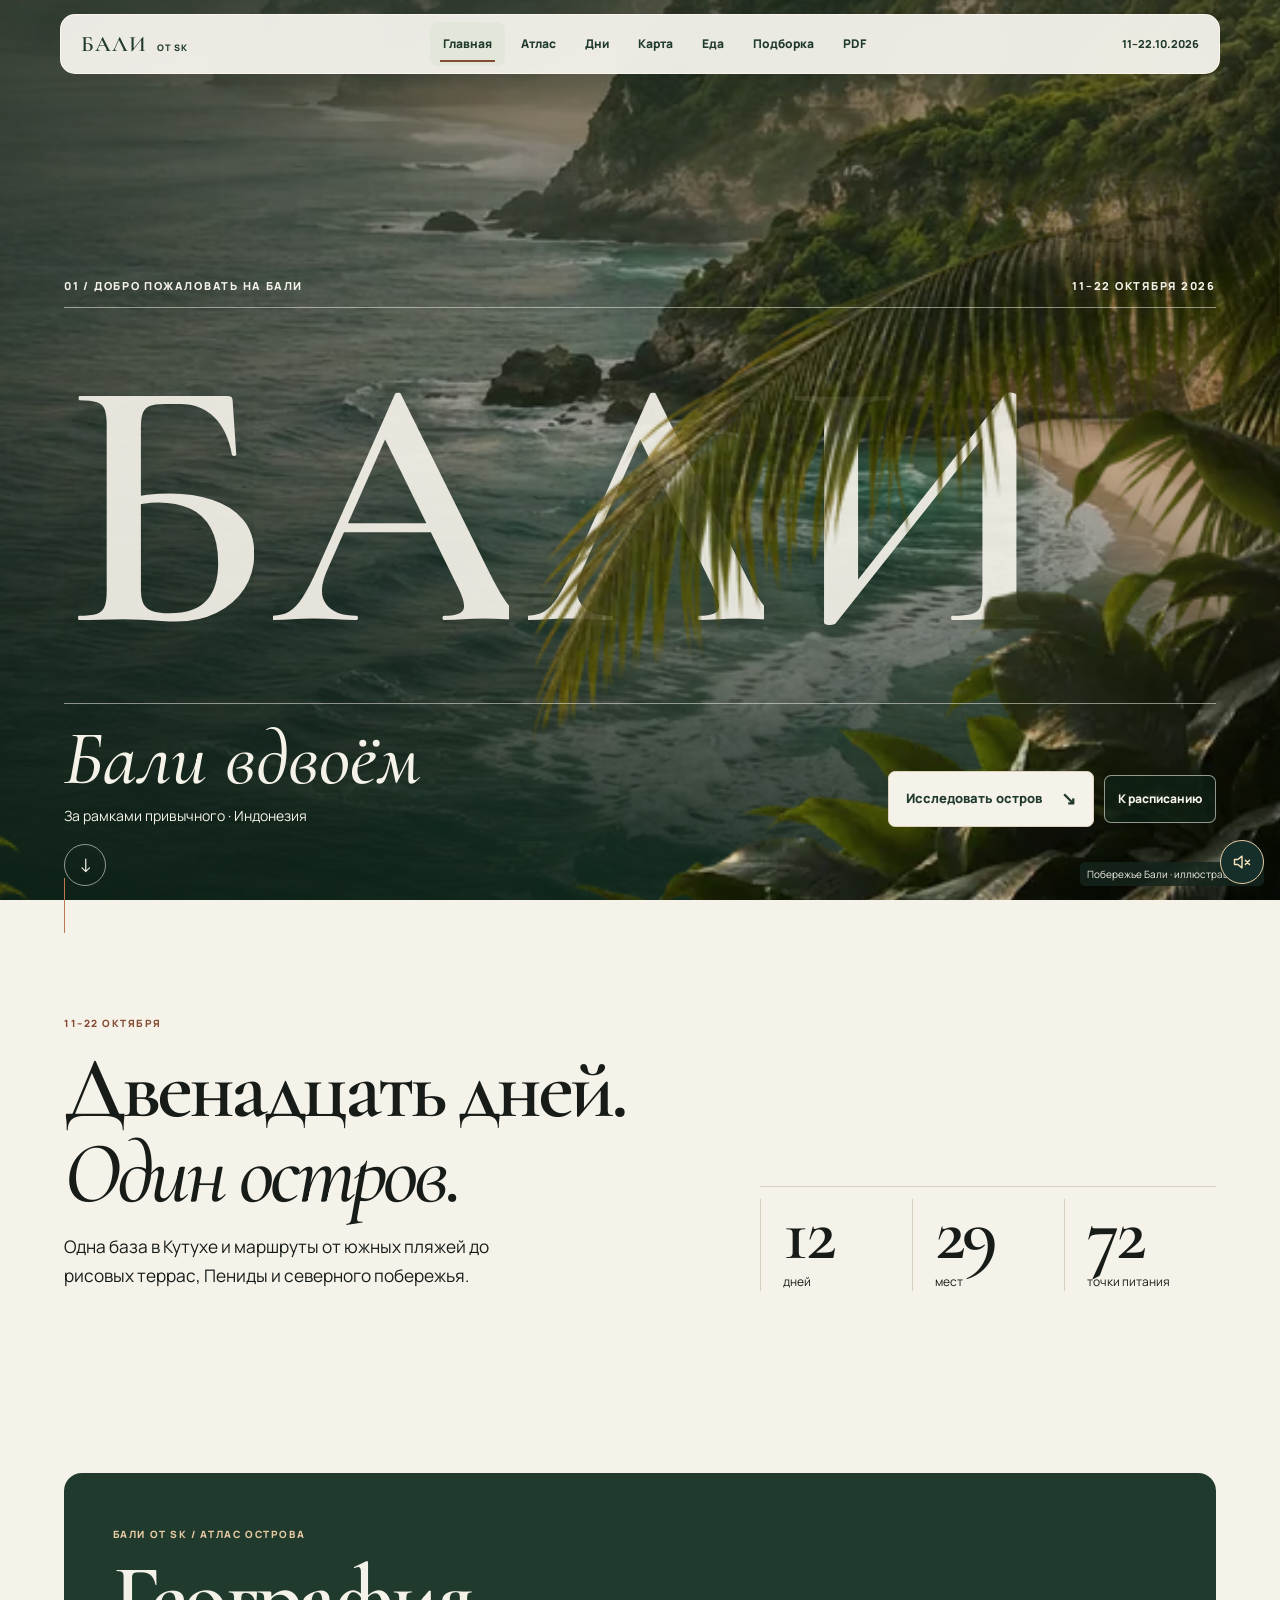
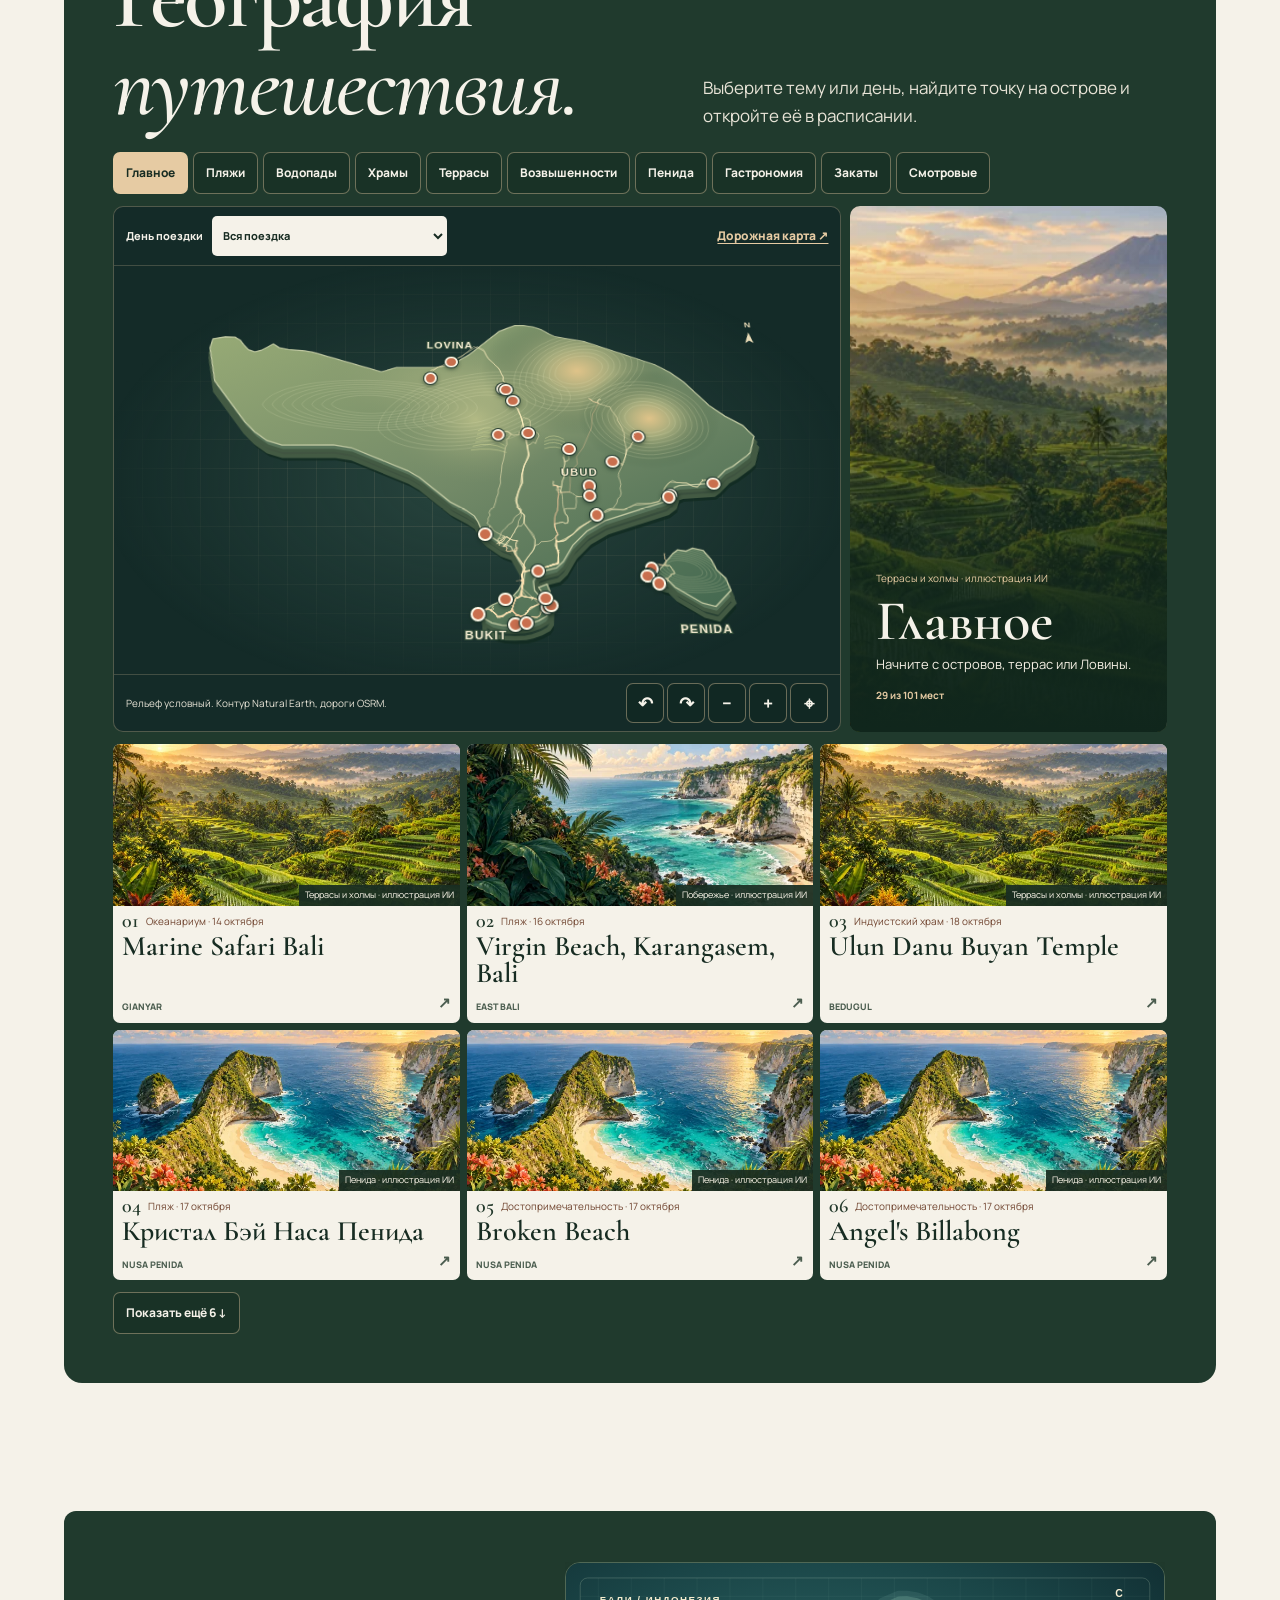
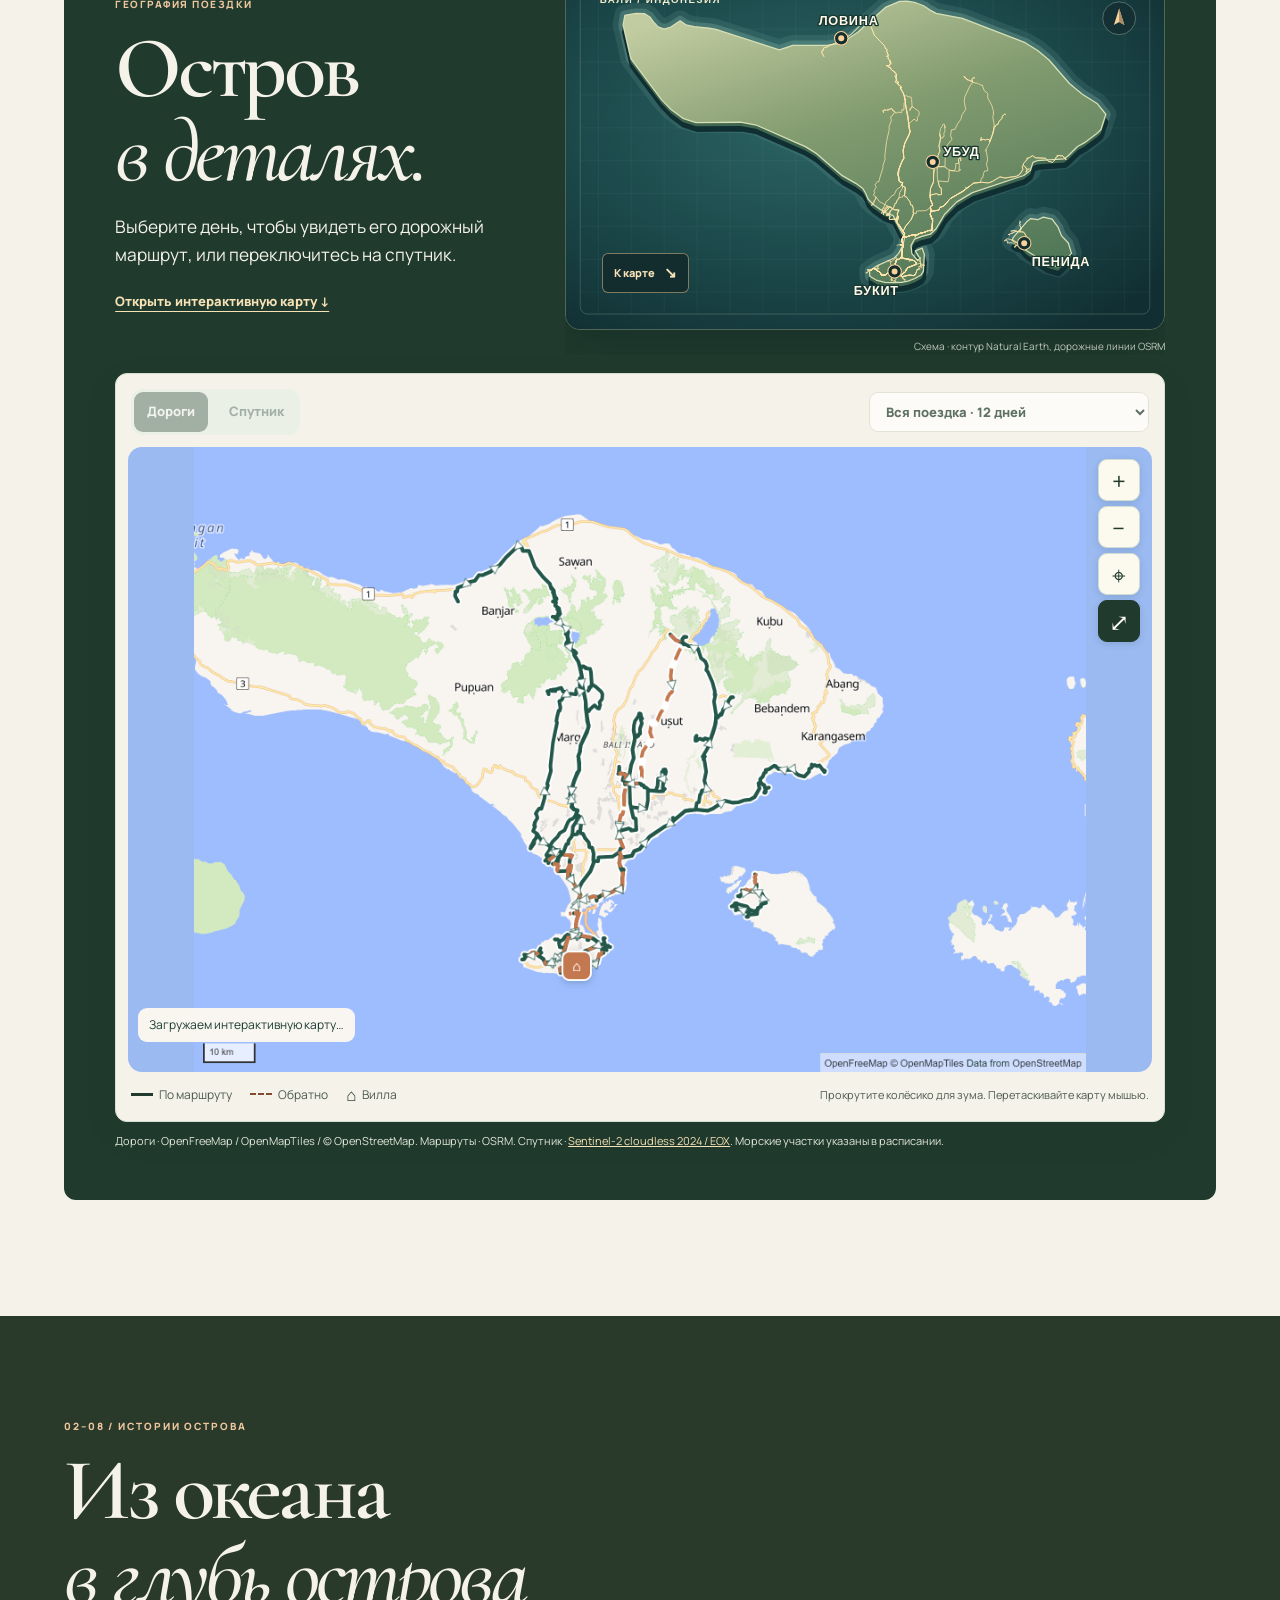
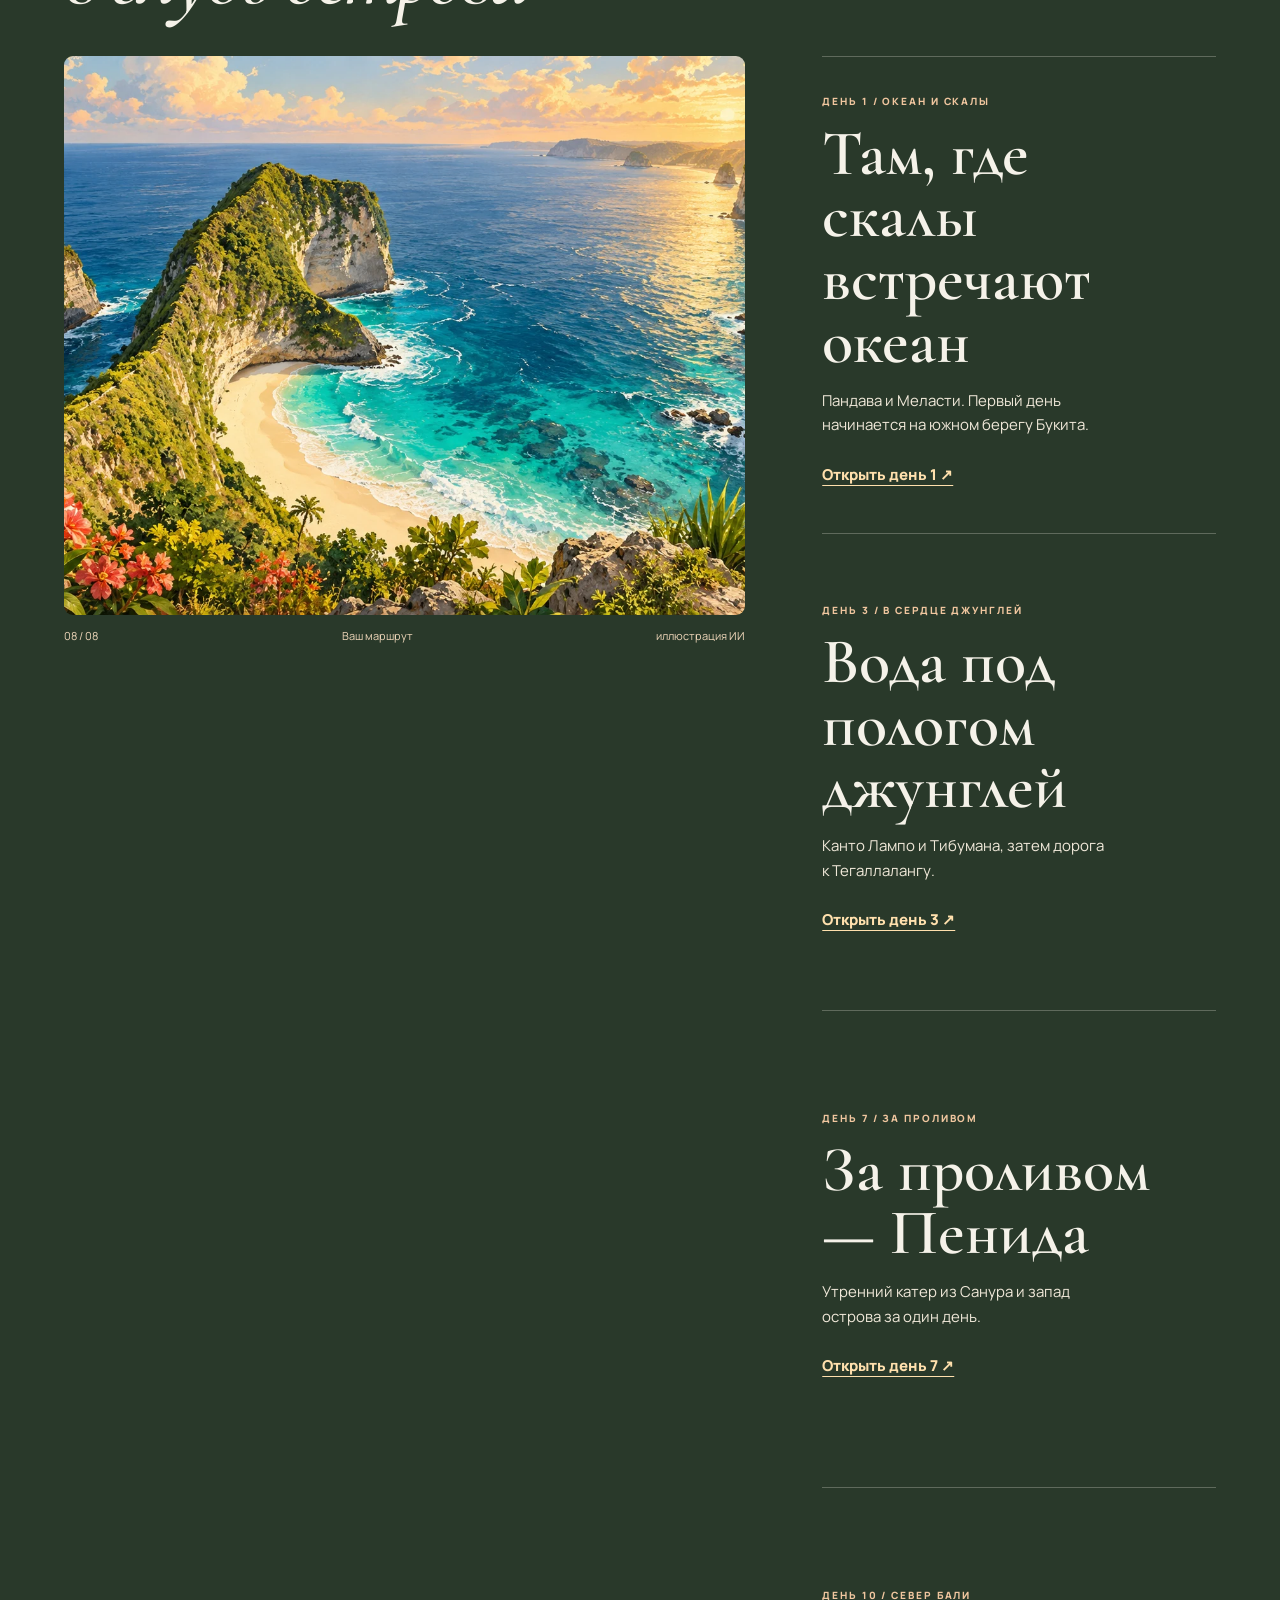
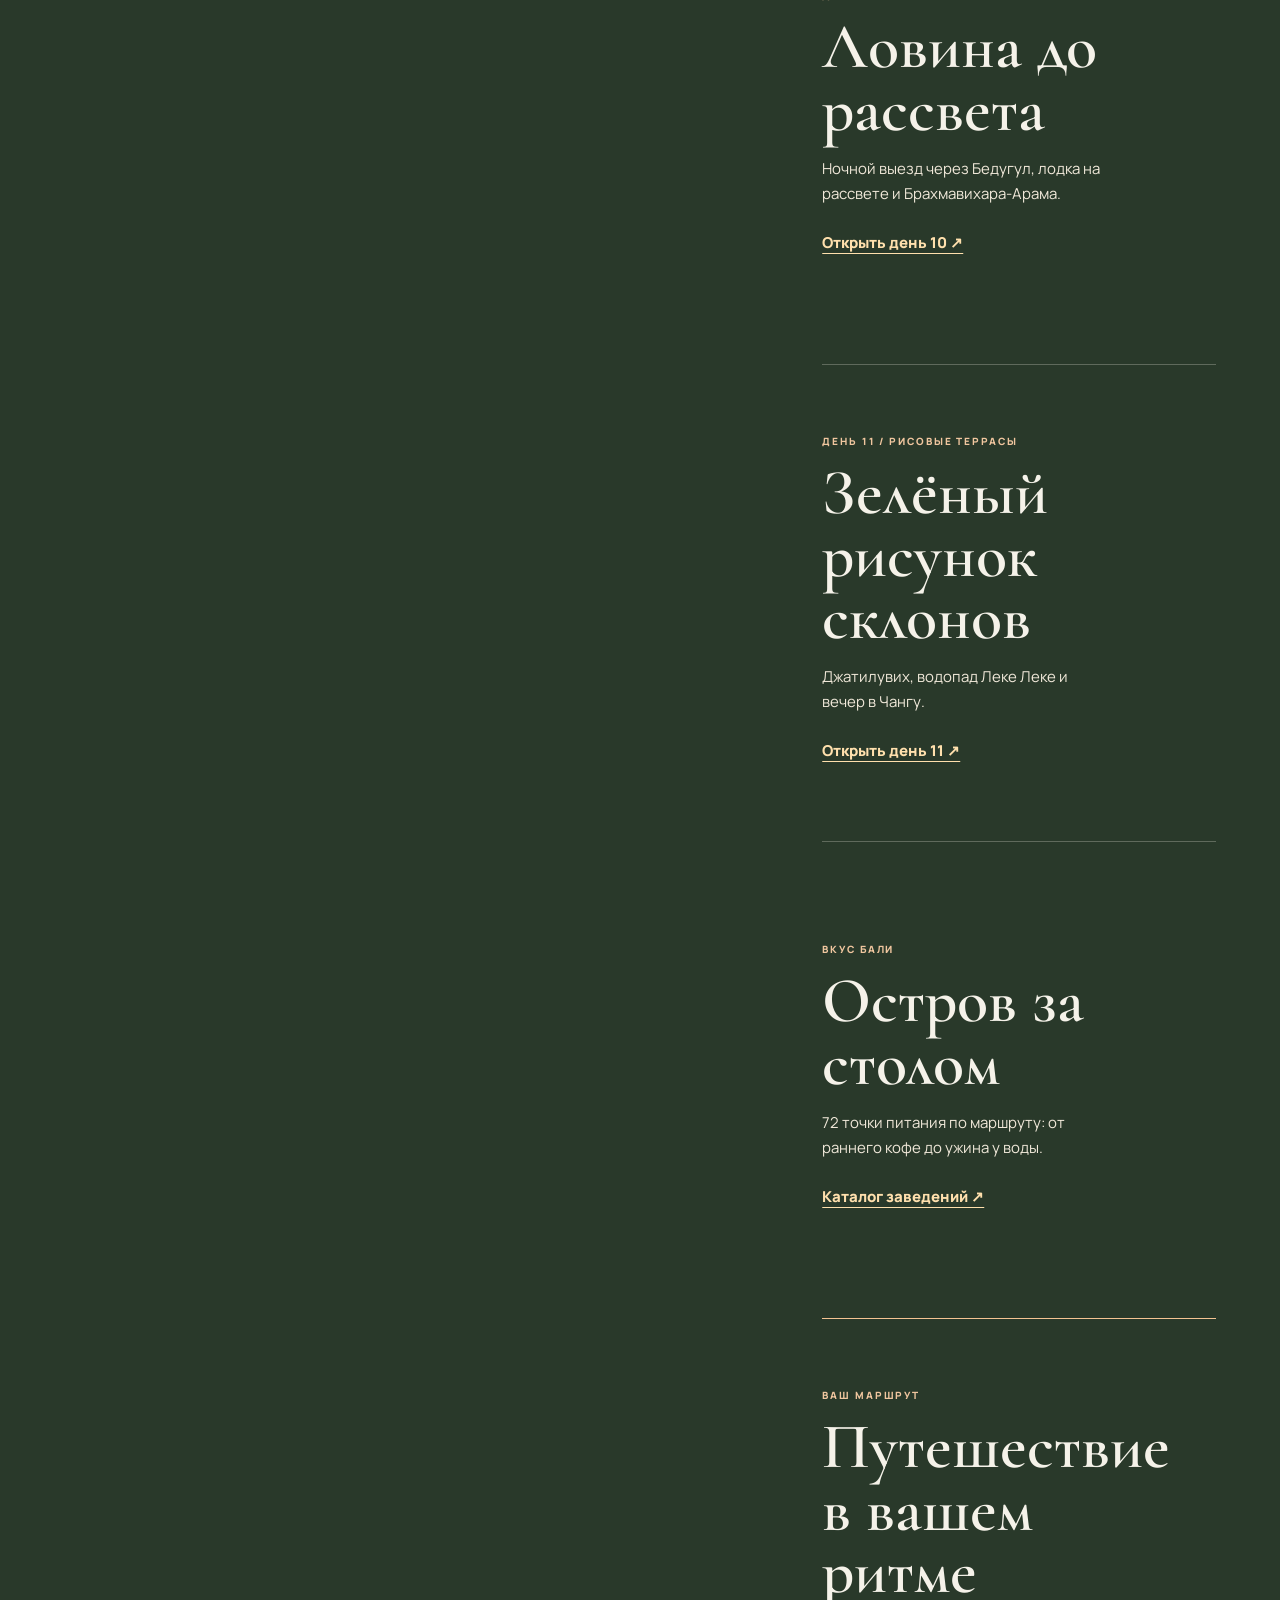
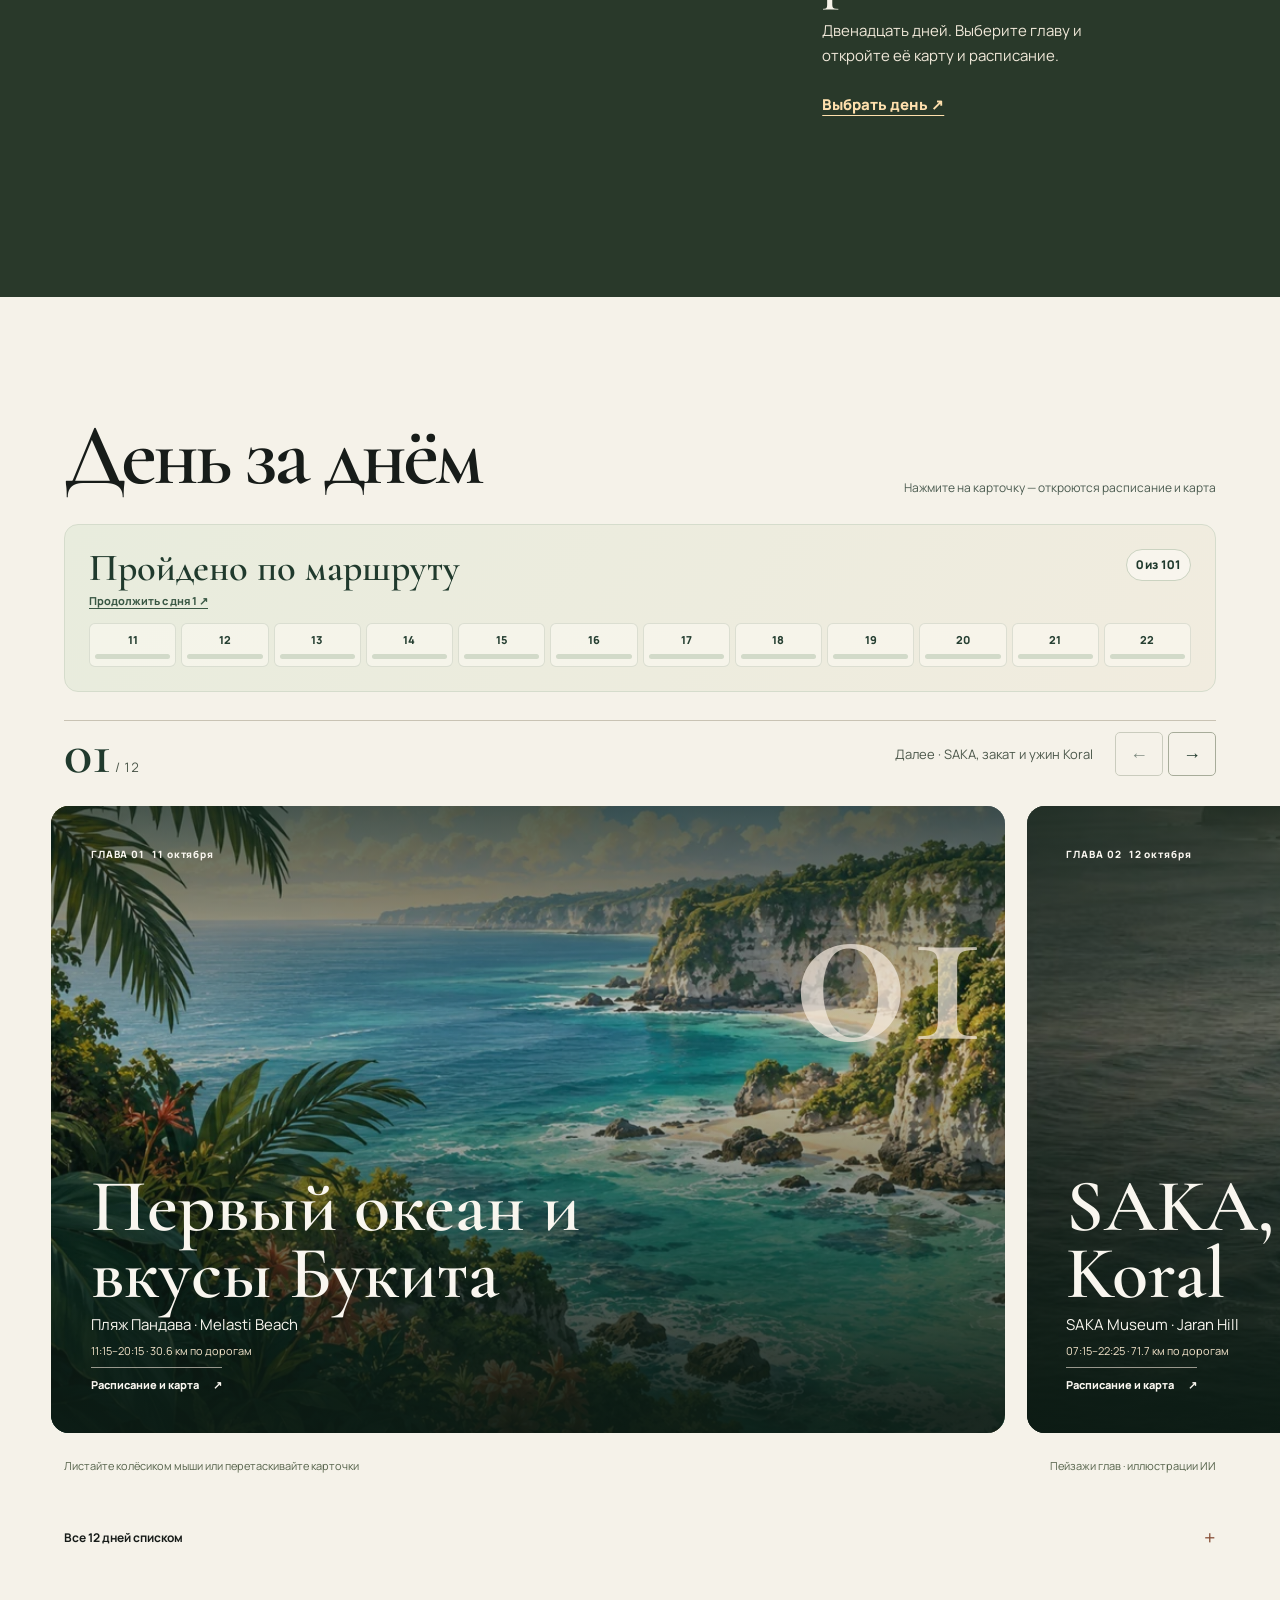
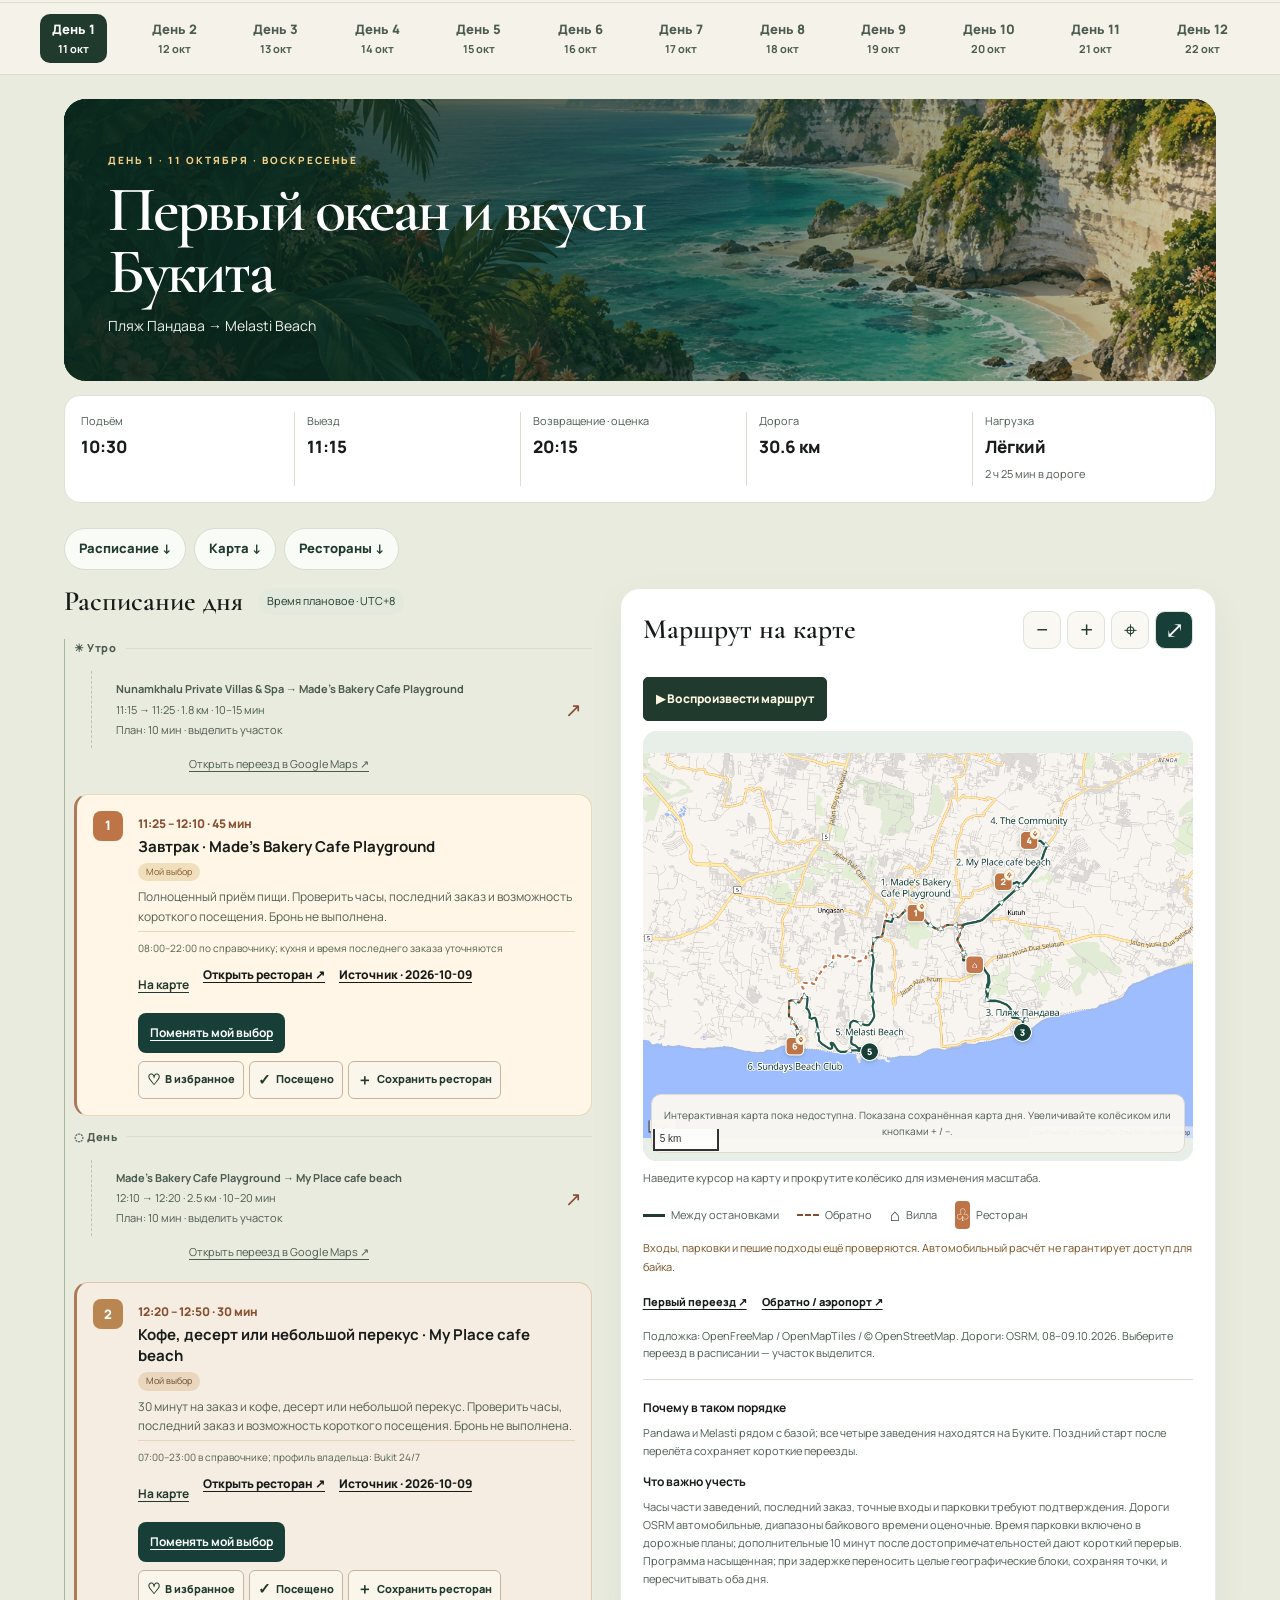
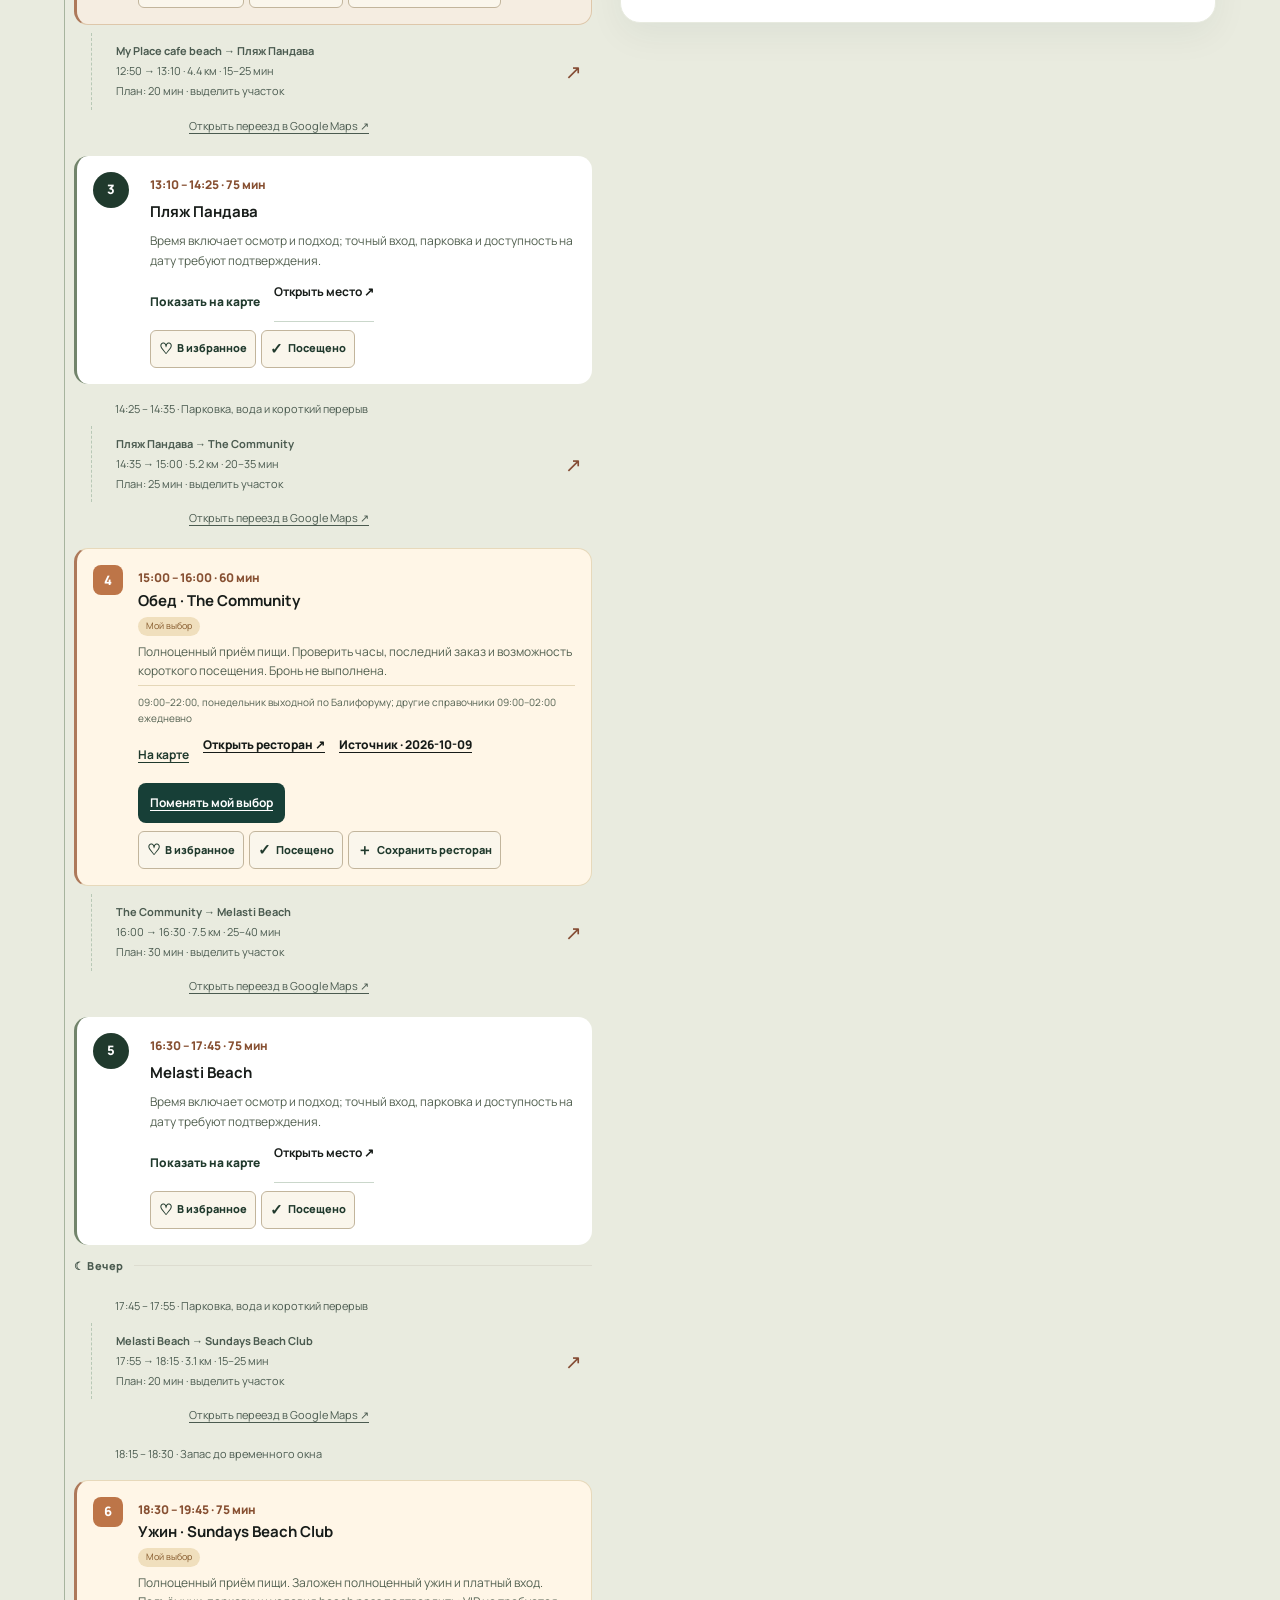
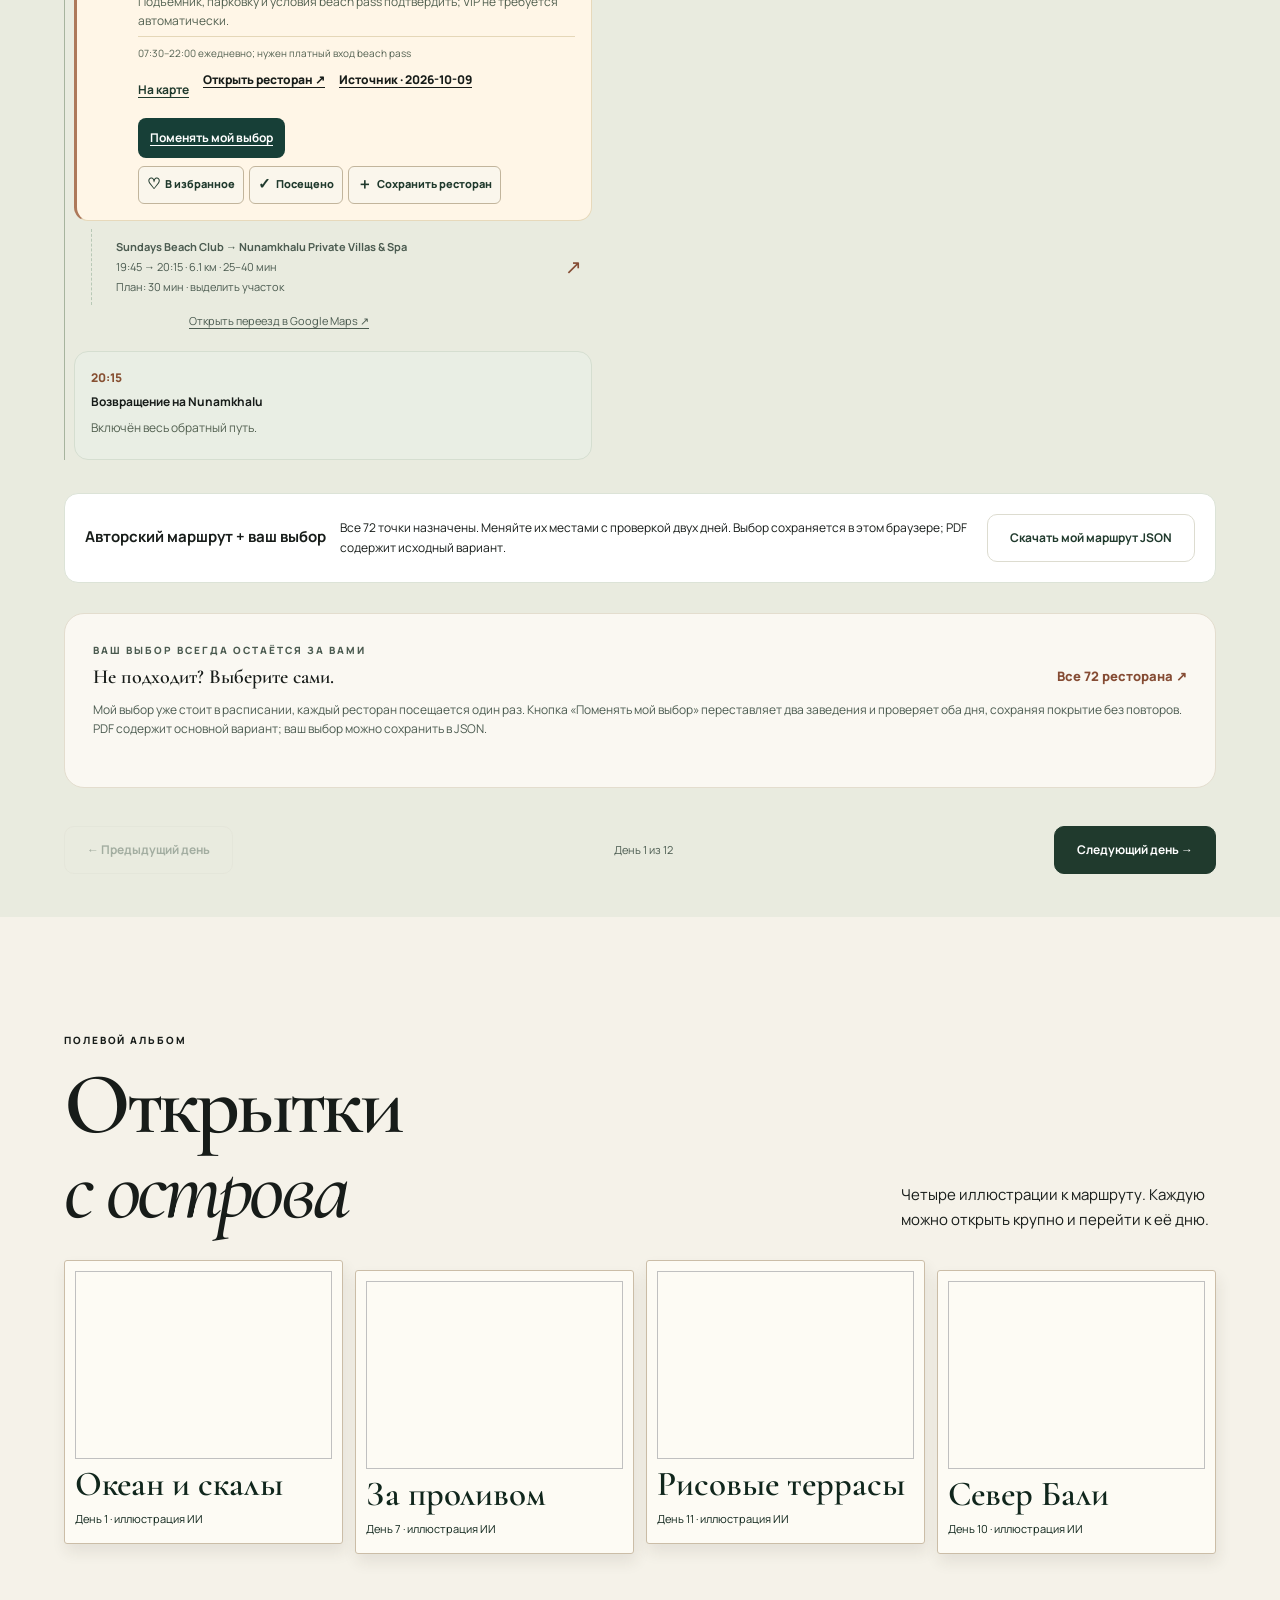
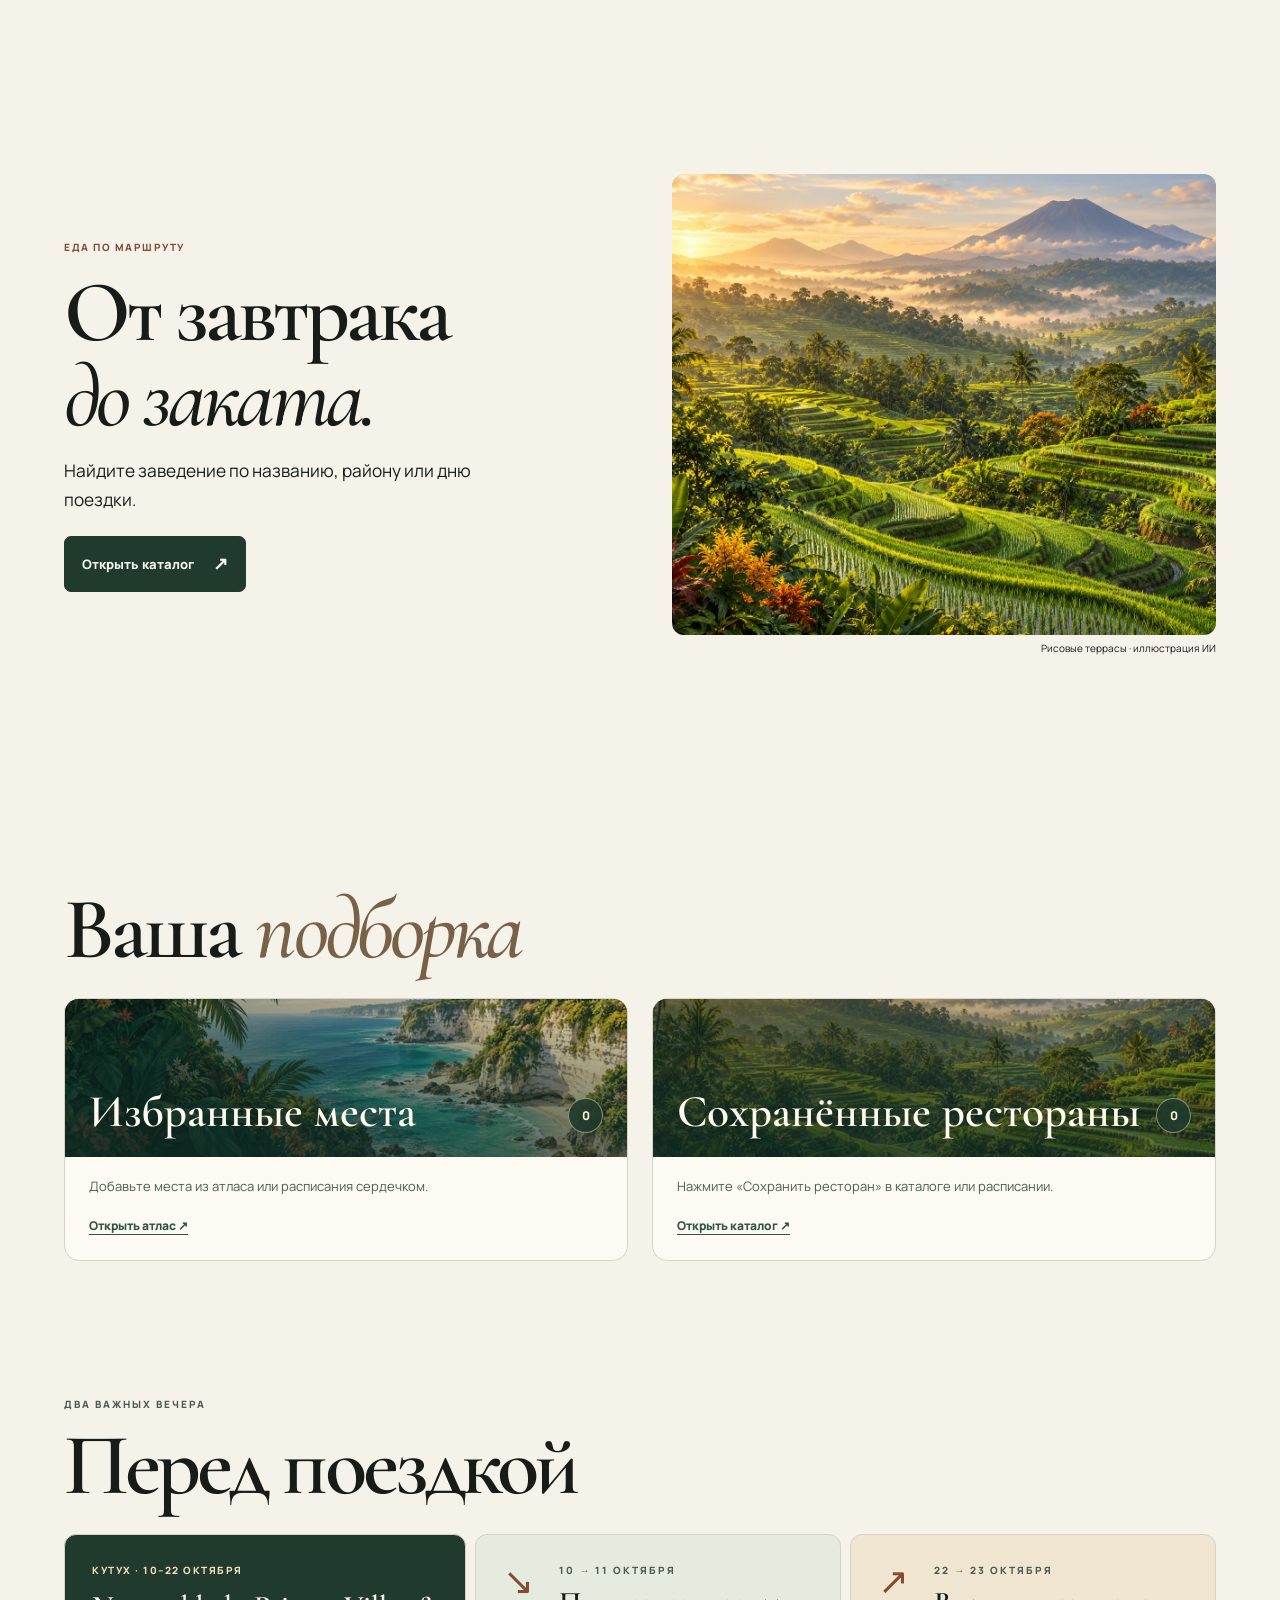
==== commit 9fe0212f: "Expand the day carousel and support mouse-wheel navigation" ====
--- a/index.html
+++ b/index.html
@@ -1,4 +1,4 @@
-<!doctype html><html lang="ru"><head><meta charset="utf-8"><meta name="viewport" content="width=device-width,initial-scale=1,viewport-fit=cover"><meta name="theme-color" content="#23392B"><title>Бали от SK · Путеводитель</title><meta name="description" content="Личный маршрут по Бали: 12 дней, расписание, дорожные карты и иллюстрации."><link rel="icon" href="data:image/svg+xml,%3Csvg xmlns='http://www.w3.org/2000/svg' viewBox='0 0 40 40'%3E%3Crect width='40' height='40' rx='12' fill='%23173f37'/%3E%3Cpath d='M9 29Q18 8 31 13Q28 26 9 29' fill='%23e9b661'/%3E%3C/svg%3E"><link rel="preload" as="image" href="assets/bukit-journal-mobile.avif" type="image/avif" media="(max-width: 760px)" fetchpriority="high"><link rel="preload" as="image" href="assets/bukit-journal.avif" type="image/avif" media="(min-width: 761px)" fetchpriority="high"><link rel="stylesheet" href="assets/fonts/fonts.css"><link rel="stylesheet" href="guide.css?v=all72-v2"><link rel="stylesheet" href="editorial.css?v=overview1"><link rel="stylesheet" href="experience.css?v=audit1"><script src="experience.js?v=ru1" defer></script><script src="trip-overview-map.js?v=audit2" defer></script><script src="guide.js?v=ru1" defer></script><link rel="stylesheet" href="beyond.css?v=tide1"><link rel="stylesheet" href="beyond-atlas.css?v=atlas2" media="print" onload="this.media='all'"><noscript><link rel="stylesheet" href="beyond-atlas.css?v=atlas2"></noscript><link rel="stylesheet" href="beyond-film.css?v=beyond1" media="print" onload="this.media='all'"><noscript><link rel="stylesheet" href="beyond-film.css?v=beyond1"></noscript><link rel="stylesheet" href="beyond-passport.css?v=journey1" media="print" onload="this.media='all'"><noscript><link rel="stylesheet" href="beyond-passport.css?v=journey1"></noscript><script src="beyond-passport.js?v=journey1" defer></script><script src="beyond-atlas.js?v=atlas2" defer></script><script src="beyond-film.js?v=ru1" defer></script><script src="beyond.js?v=chapter-order1" defer></script></head>
+<!doctype html><html lang="ru"><head><meta charset="utf-8"><meta name="viewport" content="width=device-width,initial-scale=1,viewport-fit=cover"><meta name="theme-color" content="#23392B"><title>Бали от SK · Путеводитель</title><meta name="description" content="Личный маршрут по Бали: 12 дней, расписание, дорожные карты и иллюстрации."><link rel="icon" href="data:image/svg+xml,%3Csvg xmlns='http://www.w3.org/2000/svg' viewBox='0 0 40 40'%3E%3Crect width='40' height='40' rx='12' fill='%23173f37'/%3E%3Cpath d='M9 29Q18 8 31 13Q28 26 9 29' fill='%23e9b661'/%3E%3C/svg%3E"><link rel="preload" as="image" href="assets/bukit-journal-mobile.avif" type="image/avif" media="(max-width: 760px)" fetchpriority="high"><link rel="preload" as="image" href="assets/bukit-journal.avif" type="image/avif" media="(min-width: 761px)" fetchpriority="high"><link rel="stylesheet" href="assets/fonts/fonts.css"><link rel="stylesheet" href="guide.css?v=all72-v2"><link rel="stylesheet" href="editorial.css?v=overview1"><link rel="stylesheet" href="experience.css?v=audit1"><script src="experience.js?v=ru1" defer></script><script src="trip-overview-map.js?v=audit2" defer></script><script src="guide.js?v=ru1" defer></script><link rel="stylesheet" href="beyond.css?v=tide1"><link rel="stylesheet" href="beyond-atlas.css?v=atlas2" media="print" onload="this.media='all'"><noscript><link rel="stylesheet" href="beyond-atlas.css?v=atlas2"></noscript><link rel="stylesheet" href="beyond-film.css?v=rail2" media="print" onload="this.media='all'"><noscript><link rel="stylesheet" href="beyond-film.css?v=rail2"></noscript><link rel="stylesheet" href="beyond-passport.css?v=journey1" media="print" onload="this.media='all'"><noscript><link rel="stylesheet" href="beyond-passport.css?v=journey1"></noscript><script src="beyond-passport.js?v=journey1" defer></script><script src="beyond-atlas.js?v=atlas2" defer></script><script src="beyond-film.js?v=rail2" defer></script><script src="beyond.js?v=chapter-order1" defer></script></head>
 <body class="experience beyond">
 <a class="skip-link" href="#mainContent">К содержанию</a>
 <header class="exp-masthead">
@@ -97,13 +97,13 @@
     </div>
   </div>
 </section>
-<section class="container days-overview" aria-labelledby="overviewHeading"><div class="section-head"><div><h2 id="overviewHeading">День за днём</h2></div><span class="section-hint">Нажмите на карточку — откроются расписание и карта</span></div><section id="tripProgress" class="trip-progress" aria-labelledby="tripProgressTitle">
+<section class="days-overview" aria-labelledby="overviewHeading"><div class="container"><div class="section-head"><div><h2 id="overviewHeading">День за днём</h2></div><span class="section-hint">Нажмите на карточку — откроются расписание и карта</span></div><section id="tripProgress" class="trip-progress" aria-labelledby="tripProgressTitle">
   <div class="trip-progress-head">
     <div><h3 id="tripProgressTitle">Пройдено по маршруту</h3><a class="trip-resume" href="#overviewHeading" hidden></a></div>
     <span class="trip-progress-count" aria-live="polite"></span>
   </div>
   <nav class="trip-progress-days" aria-label="Посещения по датам"></nav>
-</section><div id="journeyFilm"></div><details class="beyond-all-days"><summary>Все 12 дней списком</summary><div id="dayGrid" class="day-grid"><p>Загружаем дни…</p></div></details><p class="map-source">Иллюстрации пейзажей созданы с помощью ИИ.</p></section>
+</section></div><div id="journeyFilm"></div><div class="container"><details class="beyond-all-days"><summary>Все 12 дней списком</summary><div id="dayGrid" class="day-grid"><p>Загружаем дни…</p></div></details></div></section>
 <section id="days" class="day-detail"><div class="date-nav" role="navigation" aria-label="Выбор дня"><div id="dayNav" class="date-nav-inner"></div></div><div class="container"><div id="dayHeader"></div><div id="daySummary" class="day-summary"></div>
 <div class="exp-day-switch" role="group" aria-label="Вид дня">
   <button type="button" data-day-view="schedule" aria-controls="schedulePanel" aria-pressed="true">Расписание</button>
--- a/beyond-film.css
+++ b/beyond-film.css
@@ -4,6 +4,7 @@
   --film-paper:var(--ivory,#f5f2e9);
   --film-ink:var(--forest,#203a2d);
   --film-rule:#c9c3b4;
+  --film-gutter:clamp(14px,4vw,72px);
 }
 .film-toolbar {
   display:grid;
@@ -33,8 +34,9 @@
 .film-rail {
   position:relative;
   display:flex;
-  gap:clamp(9px,1.4vw,22px);
-  padding:10px 0 15px;
+  gap:clamp(10px,1.7vw,30px);
+  padding:10px var(--film-gutter) 17px;
+  scroll-padding-inline:var(--film-gutter);
   overflow-x:auto;
   overflow-y:hidden;
   scroll-snap-type:x mandatory;
@@ -52,21 +54,22 @@
   justify-content:space-between;
   isolation:isolate;
   gap:14px;
-  flex:0 0 min(77%,780px);
+  flex:0 0 min(81%,1540px);
   min-width:0;
-  min-height:clamp(320px,37vw,500px);
+  min-height:clamp(415px,49vw,760px);
   border:0;
-  border-radius:4px;
+  border-radius:clamp(10px,1.4vw,22px);
   overflow:hidden;
-  padding:clamp(14px,2.4vw,35px);
+  padding:clamp(17px,3.1vw,58px);
   background:#233d31;
   color:#f9f6ef;
   font-family:var(--exp-body,Arial,sans-serif);
   text-align:left;
-  scroll-snap-align:center;
+  scroll-snap-align:start;
 }
+.film-card:last-child { scroll-snap-align:end; }
 .film-card:focus-visible { outline-offset:-5px!important;outline-color:#f6d6a5!important; }
-.film-card img,.film-card::before { position:absolute;inset:0;width:100%;height:100%;pointer-events:none; }
+.film-card > picture,.film-card img,.film-card::before { position:absolute;inset:0;width:100%;height:100%;pointer-events:none; }
 .film-card img { z-index:0;object-fit:cover;object-position:var(--film-crop,center);transform:scale(1.025); }
 .film-card::before { content:"";z-index:1;background:linear-gradient(#081c15b5 0%,#0e1b1533 36%,#0c1b14f0 97%); }
 .film-card-head { position:relative;z-index:3;display:flex;justify-content:space-between;gap:7px;font-size:10px;font-weight:800;letter-spacing:.09em; }
@@ -85,7 +88,10 @@
 .film-card-metadata { color:#f2e3ca;font-size:11px; }
 .film-cta { width:max-content;max-width:100%;padding-top:8px;border-top:1px solid #eadfd2a0;font-size:11px;font-weight:800; }
 .film-cta > span { padding-inline-start:12px; }
-.film-credit { margin:5px 0 0;text-align:right;color:#56634b;font-size:11px; }
+.film-rail-note { display:flex;justify-content:space-between;align-items:center;gap:8px 20px;flex-wrap:wrap;margin-top:7px;color:#56634b;font-size:11px; }
+.film-rail-note p { margin:0; }
+.film-rail-note p:last-child { margin-left:auto; }
+@media (pointer:coarse) { .film-wheel-hint { display:none; } }
 #routePlayer { margin-block:3px 10px;color:#203a2d; }
 #routePlayer [hidden] { display:none!important; }
 .film-player-bar { display:flex;flex-wrap:wrap;align-items:center;gap:6px; }
@@ -108,7 +114,7 @@
   .film-toolbar { gap:8px; }
   .film-toolbar p { font-size:10px; }
   .film-arrows button { width:44px;padding-inline:4px; }
-  .film-card { flex-basis:84%;min-height:320px; }
+  .film-card { flex-basis:89%;min-height:clamp(370px,60svh,570px); }
   .film-card-foot strong { line-height:1; }
   .film-stage-live strong { font-size:12px; }
   .film-stage-copy p { -webkit-line-clamp:1; }
--- a/beyond-film.css
+++ b/beyond-film.css
@@ -4,6 +4,7 @@
   --film-paper:var(--ivory,#f5f2e9);
   --film-ink:var(--forest,#203a2d);
   --film-rule:#c9c3b4;
+  --film-gutter:clamp(14px,4vw,72px);
 }
 .film-toolbar {
   display:grid;
@@ -33,8 +34,9 @@
 .film-rail {
   position:relative;
   display:flex;
-  gap:clamp(9px,1.4vw,22px);
-  padding:10px 0 15px;
+  gap:clamp(10px,1.7vw,30px);
+  padding:10px var(--film-gutter) 17px;
+  scroll-padding-inline:var(--film-gutter);
   overflow-x:auto;
   overflow-y:hidden;
   scroll-snap-type:x mandatory;
@@ -52,21 +54,22 @@
   justify-content:space-between;
   isolation:isolate;
   gap:14px;
-  flex:0 0 min(77%,780px);
+  flex:0 0 min(81%,1540px);
   min-width:0;
-  min-height:clamp(320px,37vw,500px);
+  min-height:clamp(415px,49vw,760px);
   border:0;
-  border-radius:4px;
+  border-radius:clamp(10px,1.4vw,22px);
   overflow:hidden;
-  padding:clamp(14px,2.4vw,35px);
+  padding:clamp(17px,3.1vw,58px);
   background:#233d31;
   color:#f9f6ef;
   font-family:var(--exp-body,Arial,sans-serif);
   text-align:left;
-  scroll-snap-align:center;
+  scroll-snap-align:start;
 }
+.film-card:last-child { scroll-snap-align:end; }
 .film-card:focus-visible { outline-offset:-5px!important;outline-color:#f6d6a5!important; }
-.film-card img,.film-card::before { position:absolute;inset:0;width:100%;height:100%;pointer-events:none; }
+.film-card > picture,.film-card img,.film-card::before { position:absolute;inset:0;width:100%;height:100%;pointer-events:none; }
 .film-card img { z-index:0;object-fit:cover;object-position:var(--film-crop,center);transform:scale(1.025); }
 .film-card::before { content:"";z-index:1;background:linear-gradient(#081c15b5 0%,#0e1b1533 36%,#0c1b14f0 97%); }
 .film-card-head { position:relative;z-index:3;display:flex;justify-content:space-between;gap:7px;font-size:10px;font-weight:800;letter-spacing:.09em; }
@@ -85,7 +88,10 @@
 .film-card-metadata { color:#f2e3ca;font-size:11px; }
 .film-cta { width:max-content;max-width:100%;padding-top:8px;border-top:1px solid #eadfd2a0;font-size:11px;font-weight:800; }
 .film-cta > span { padding-inline-start:12px; }
-.film-credit { margin:5px 0 0;text-align:right;color:#56634b;font-size:11px; }
+.film-rail-note { display:flex;justify-content:space-between;align-items:center;gap:8px 20px;flex-wrap:wrap;margin-top:7px;color:#56634b;font-size:11px; }
+.film-rail-note p { margin:0; }
+.film-rail-note p:last-child { margin-left:auto; }
+@media (pointer:coarse) { .film-wheel-hint { display:none; } }
 #routePlayer { margin-block:3px 10px;color:#203a2d; }
 #routePlayer [hidden] { display:none!important; }
 .film-player-bar { display:flex;flex-wrap:wrap;align-items:center;gap:6px; }
@@ -108,7 +114,7 @@
   .film-toolbar { gap:8px; }
   .film-toolbar p { font-size:10px; }
   .film-arrows button { width:44px;padding-inline:4px; }
-  .film-card { flex-basis:84%;min-height:320px; }
+  .film-card { flex-basis:89%;min-height:clamp(370px,60svh,570px); }
   .film-card-foot strong { line-height:1; }
   .film-stage-live strong { font-size:12px; }
   .film-stage-copy p { -webkit-line-clamp:1; }
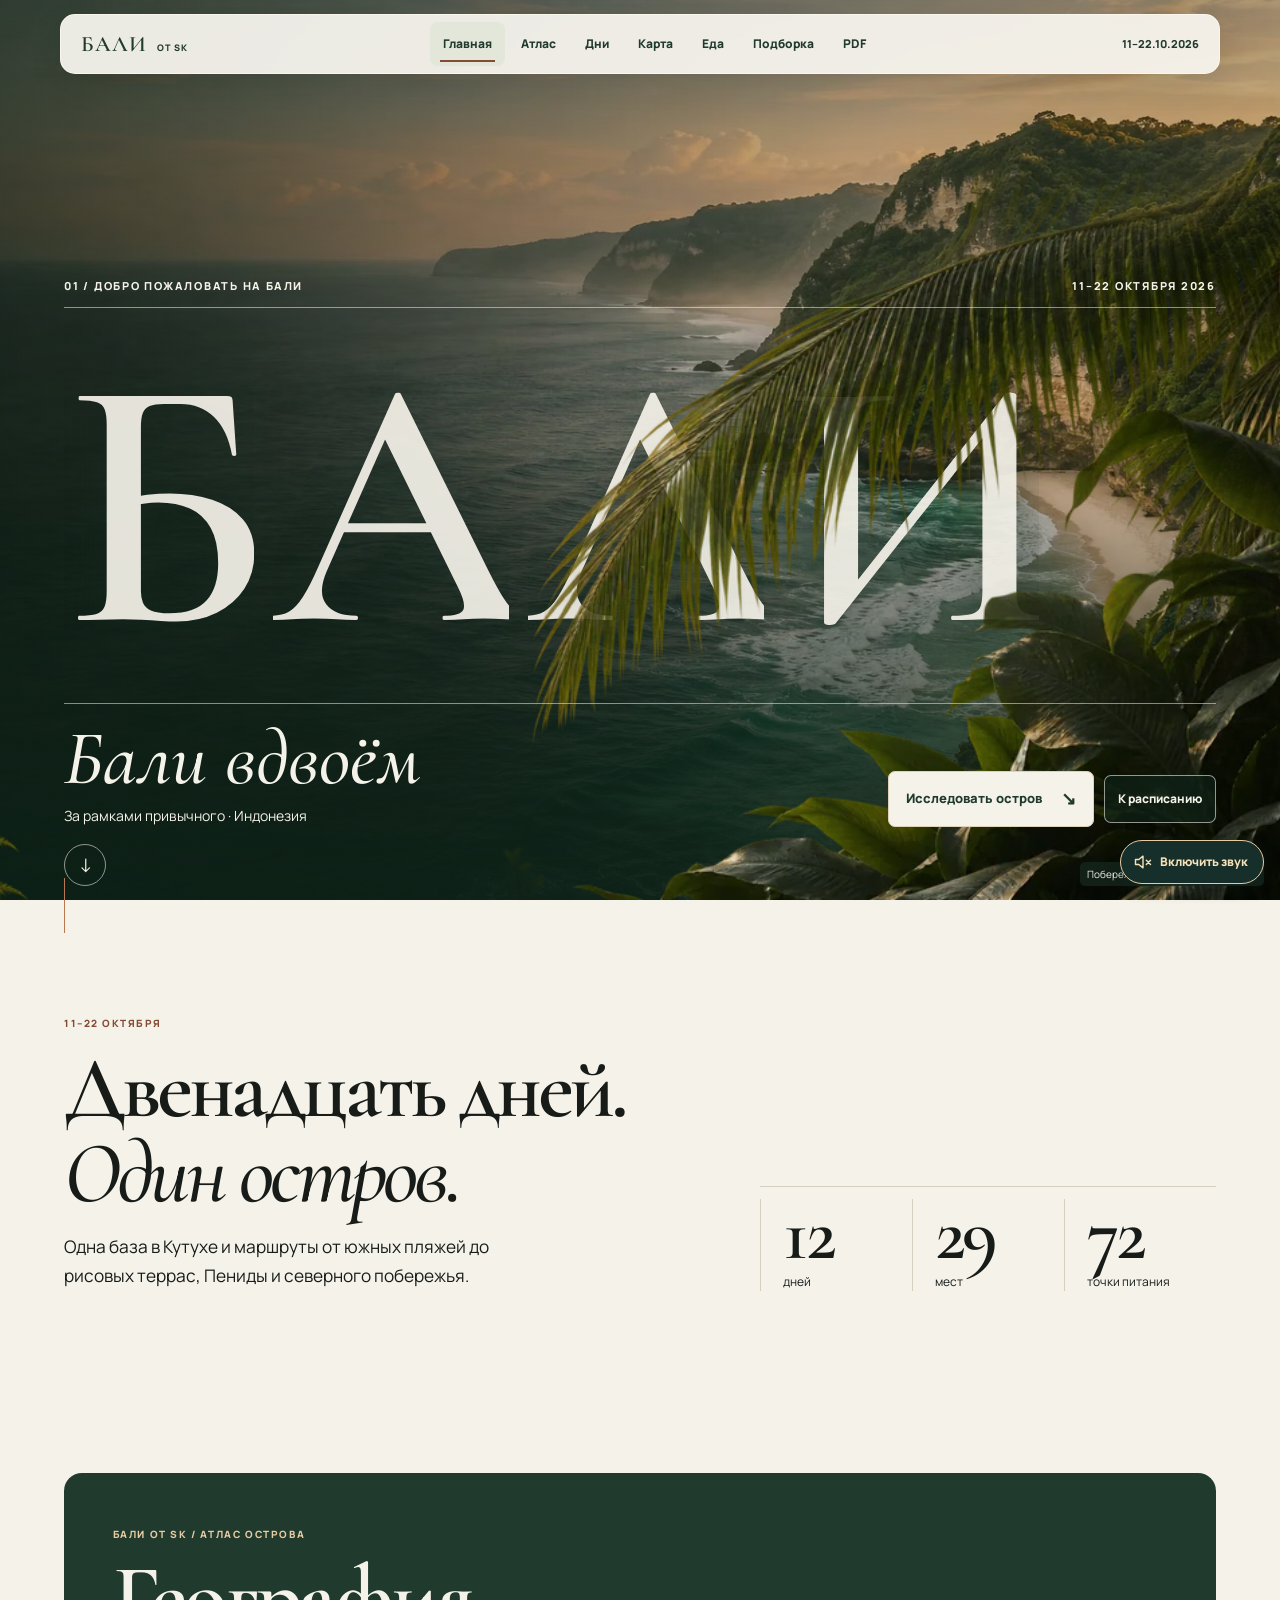
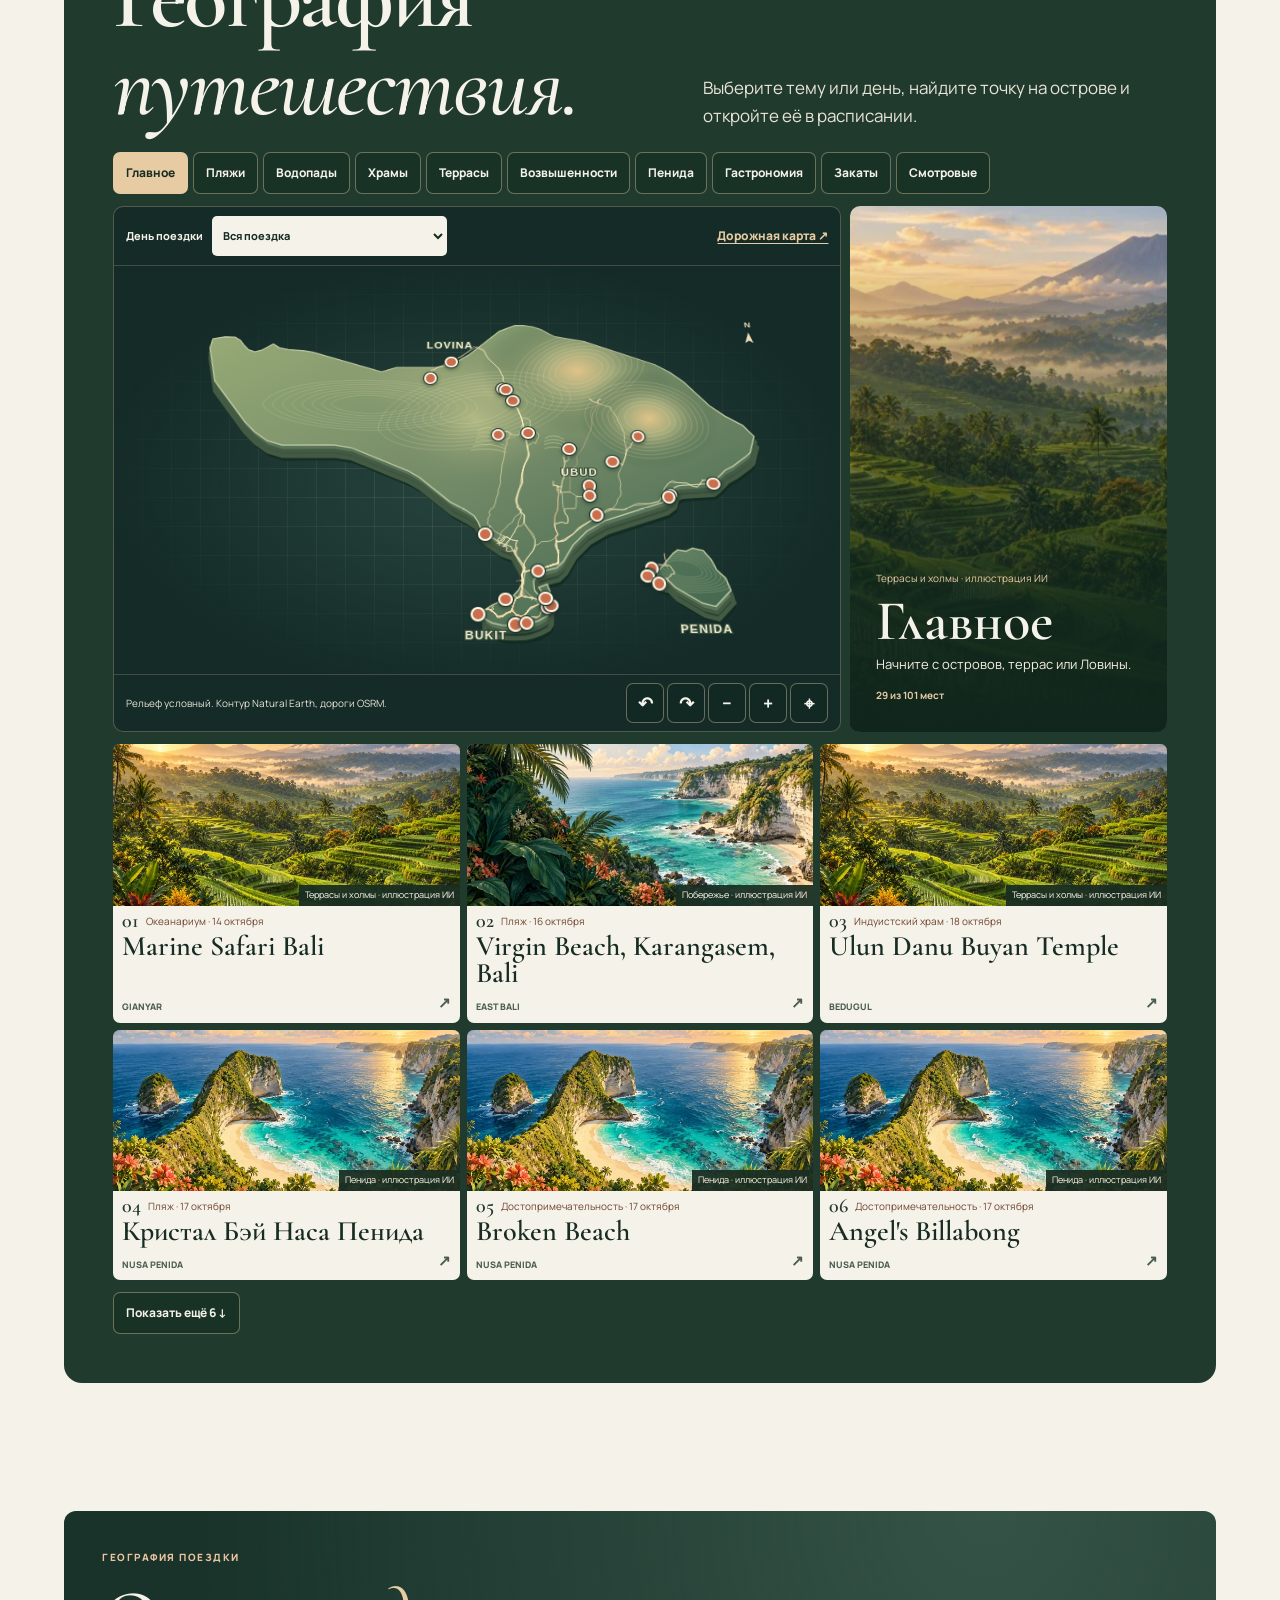
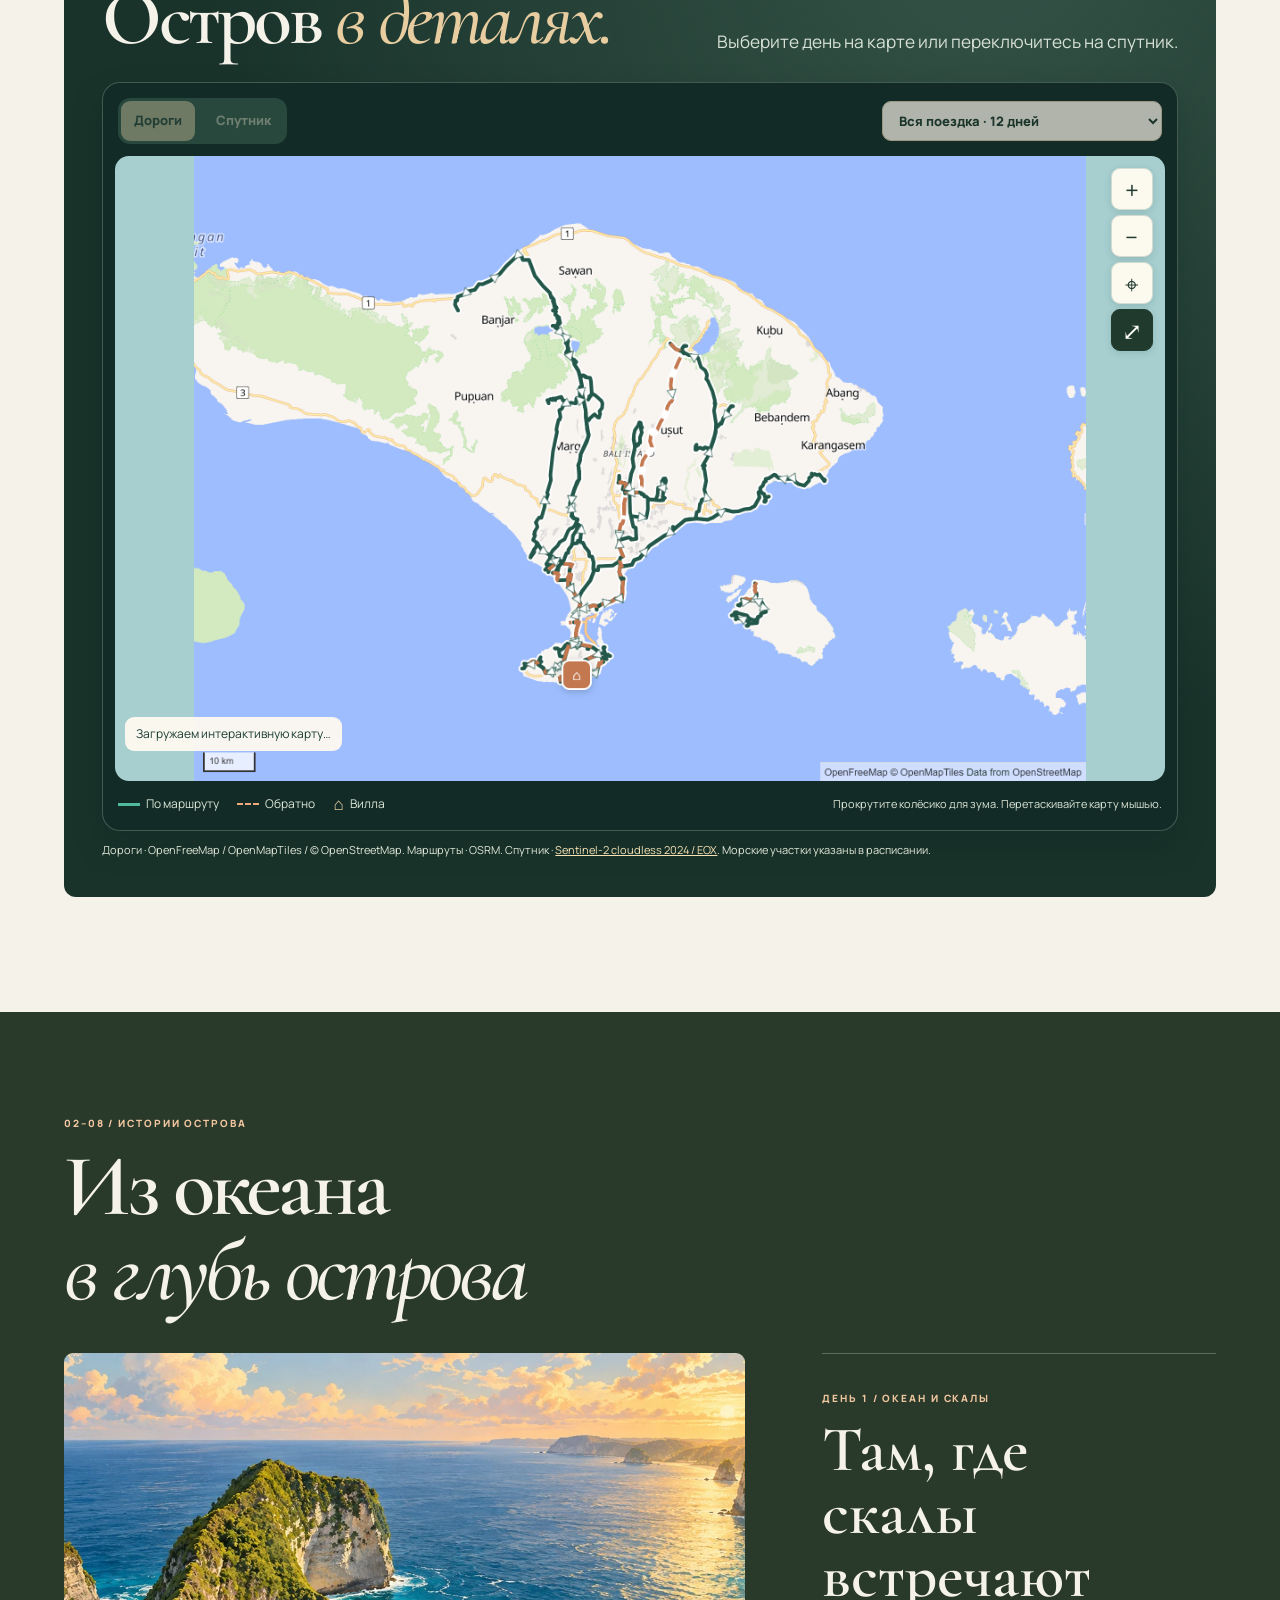
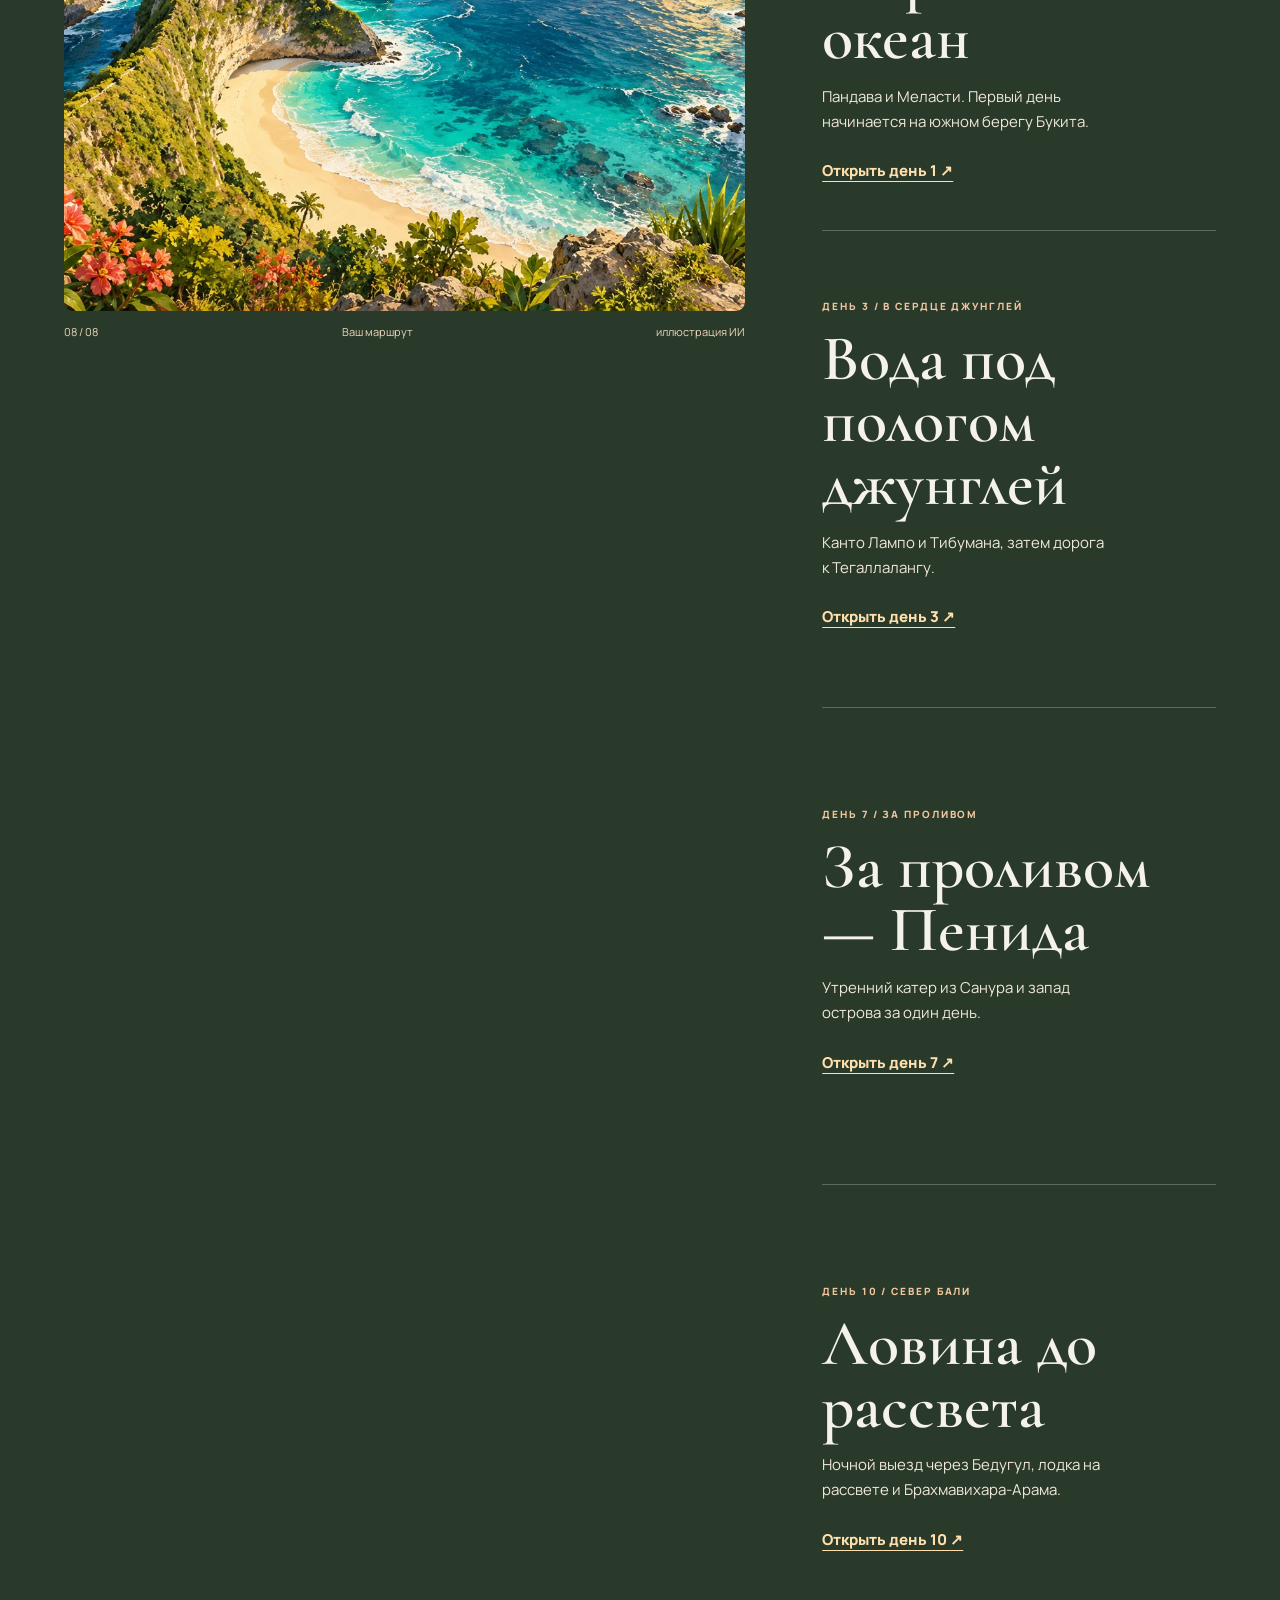
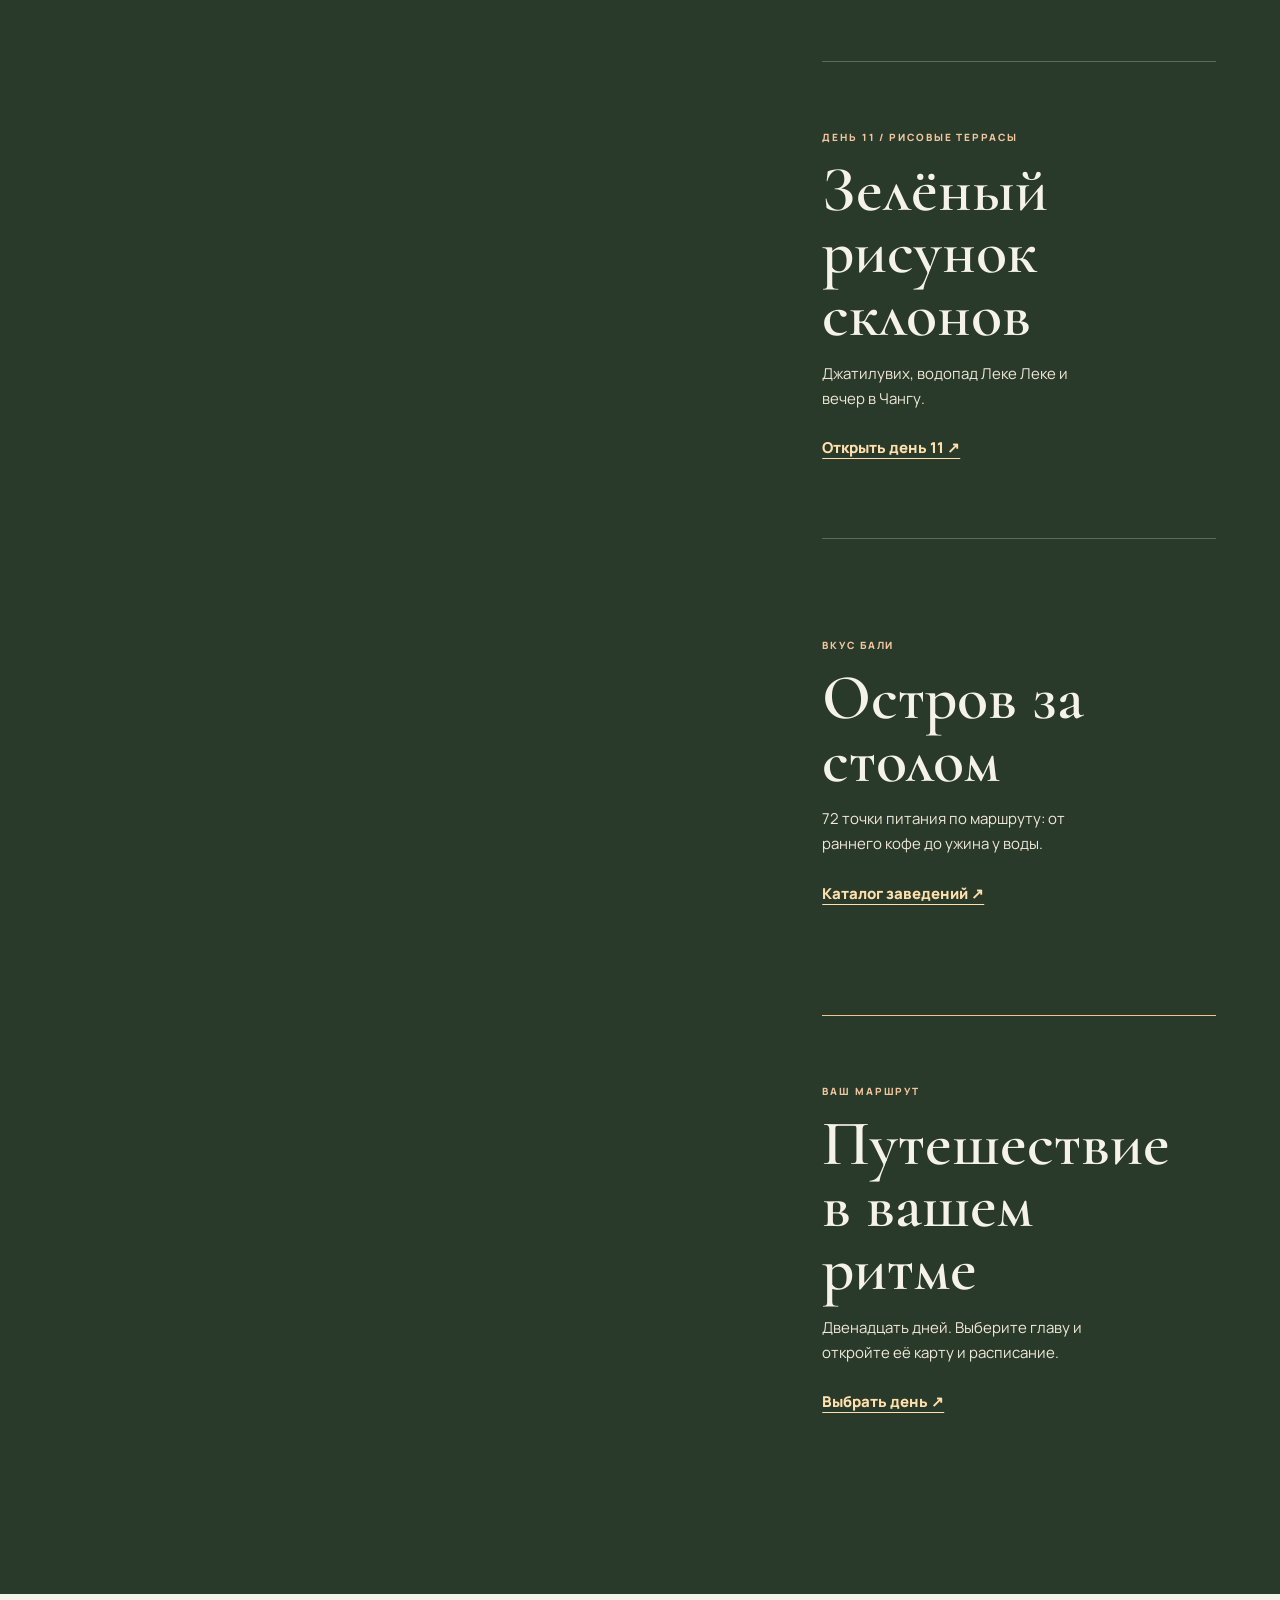
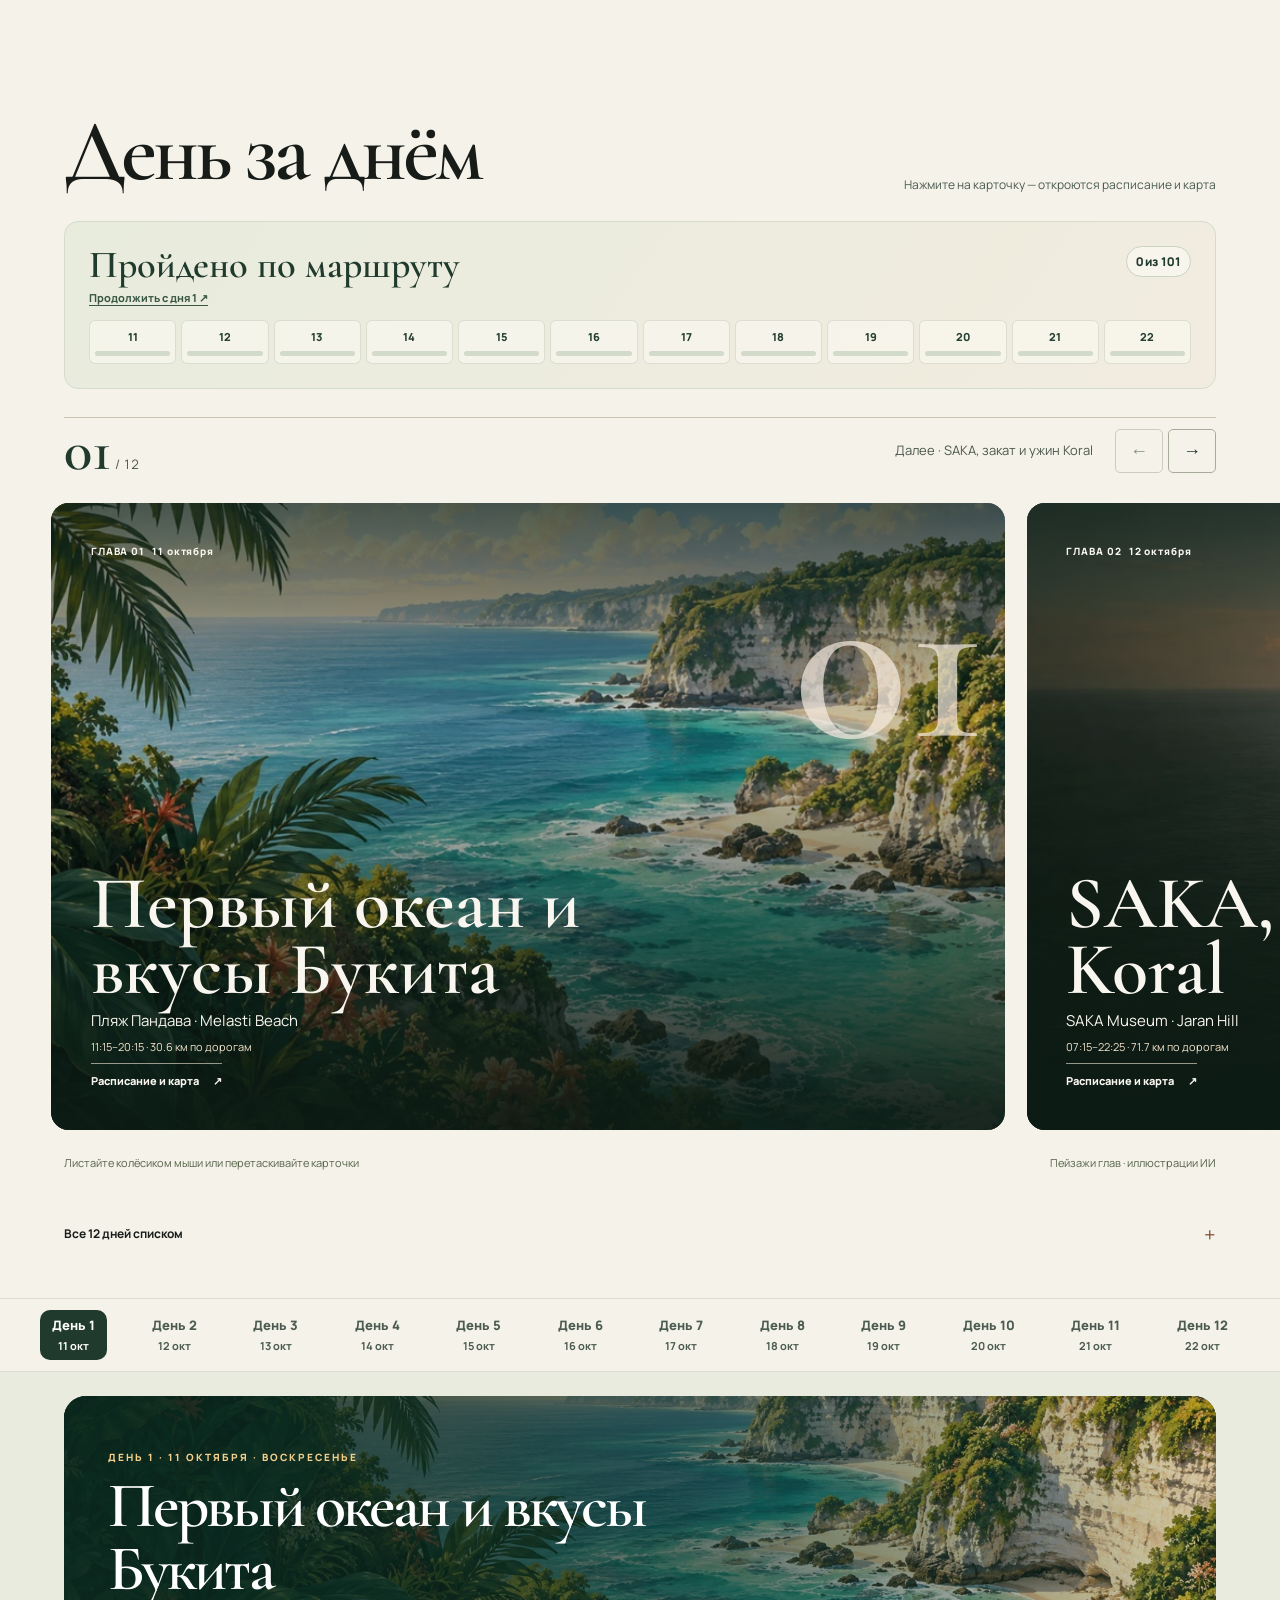
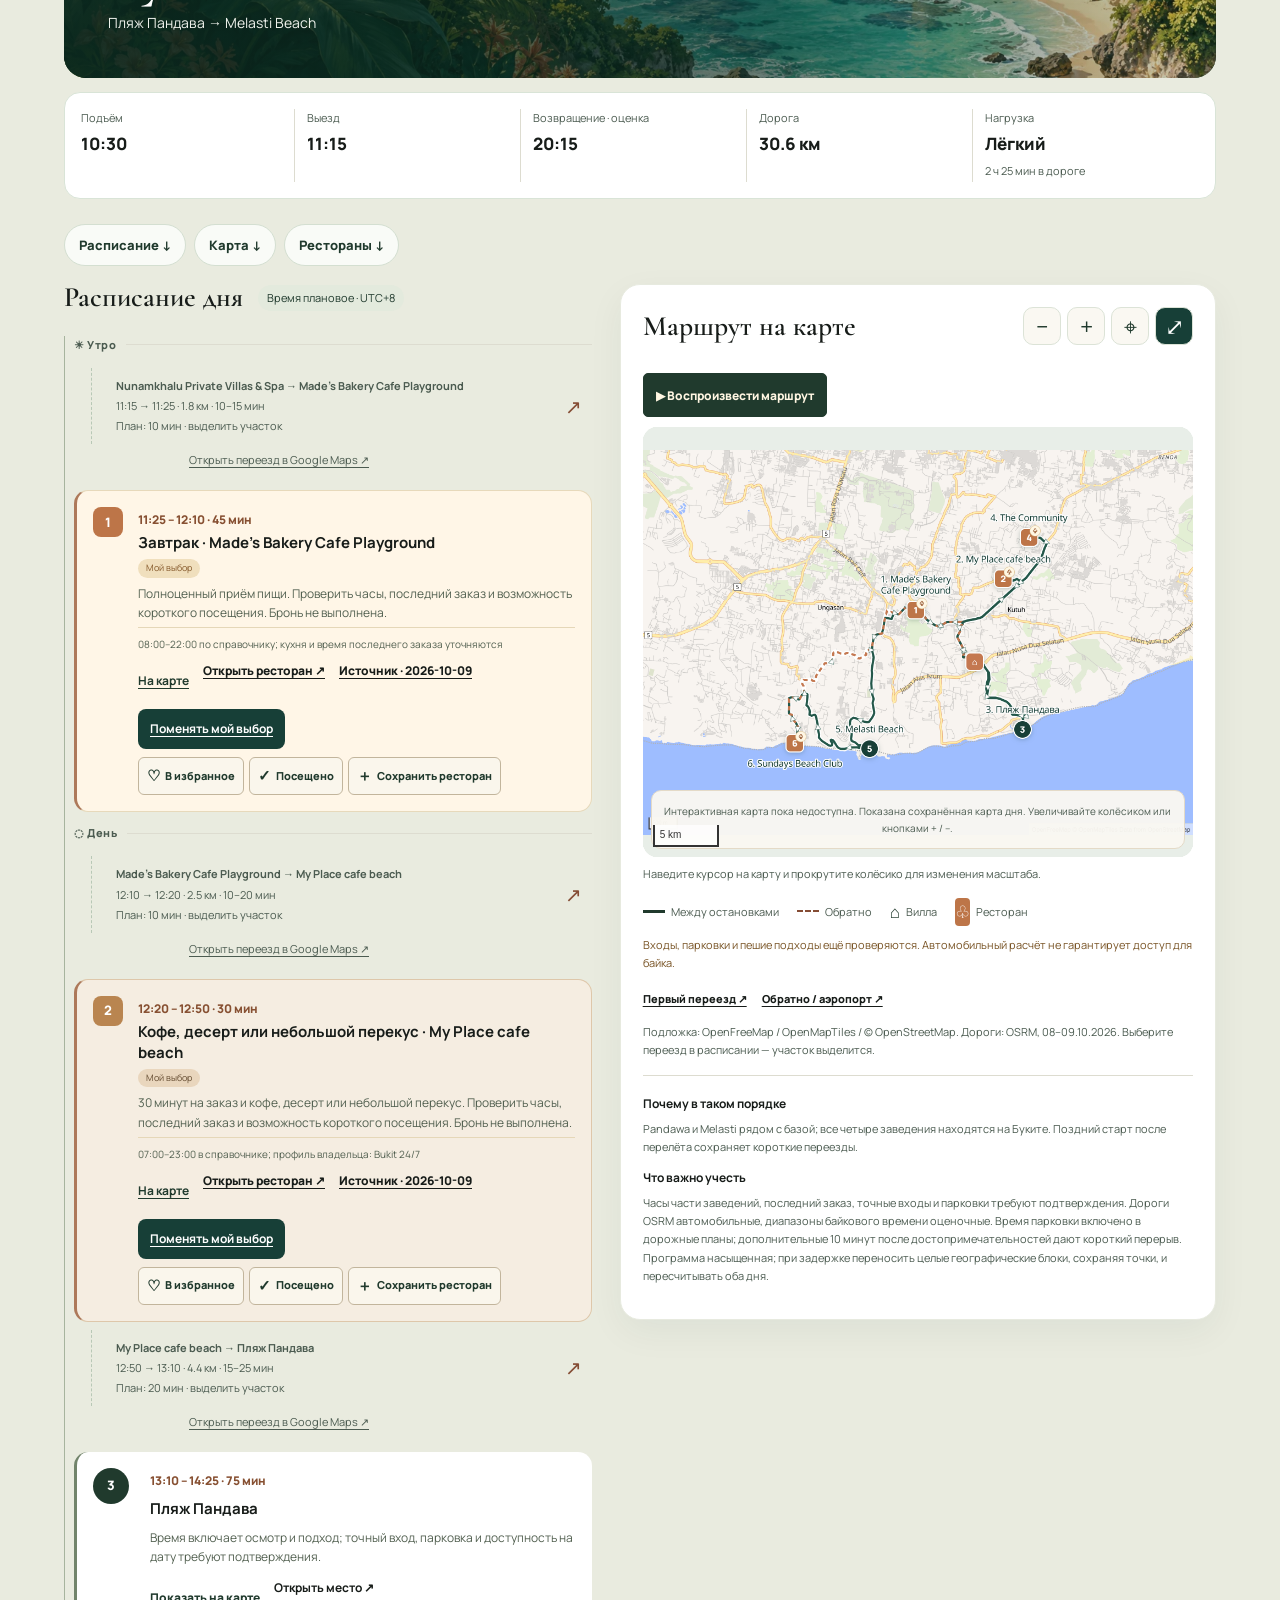
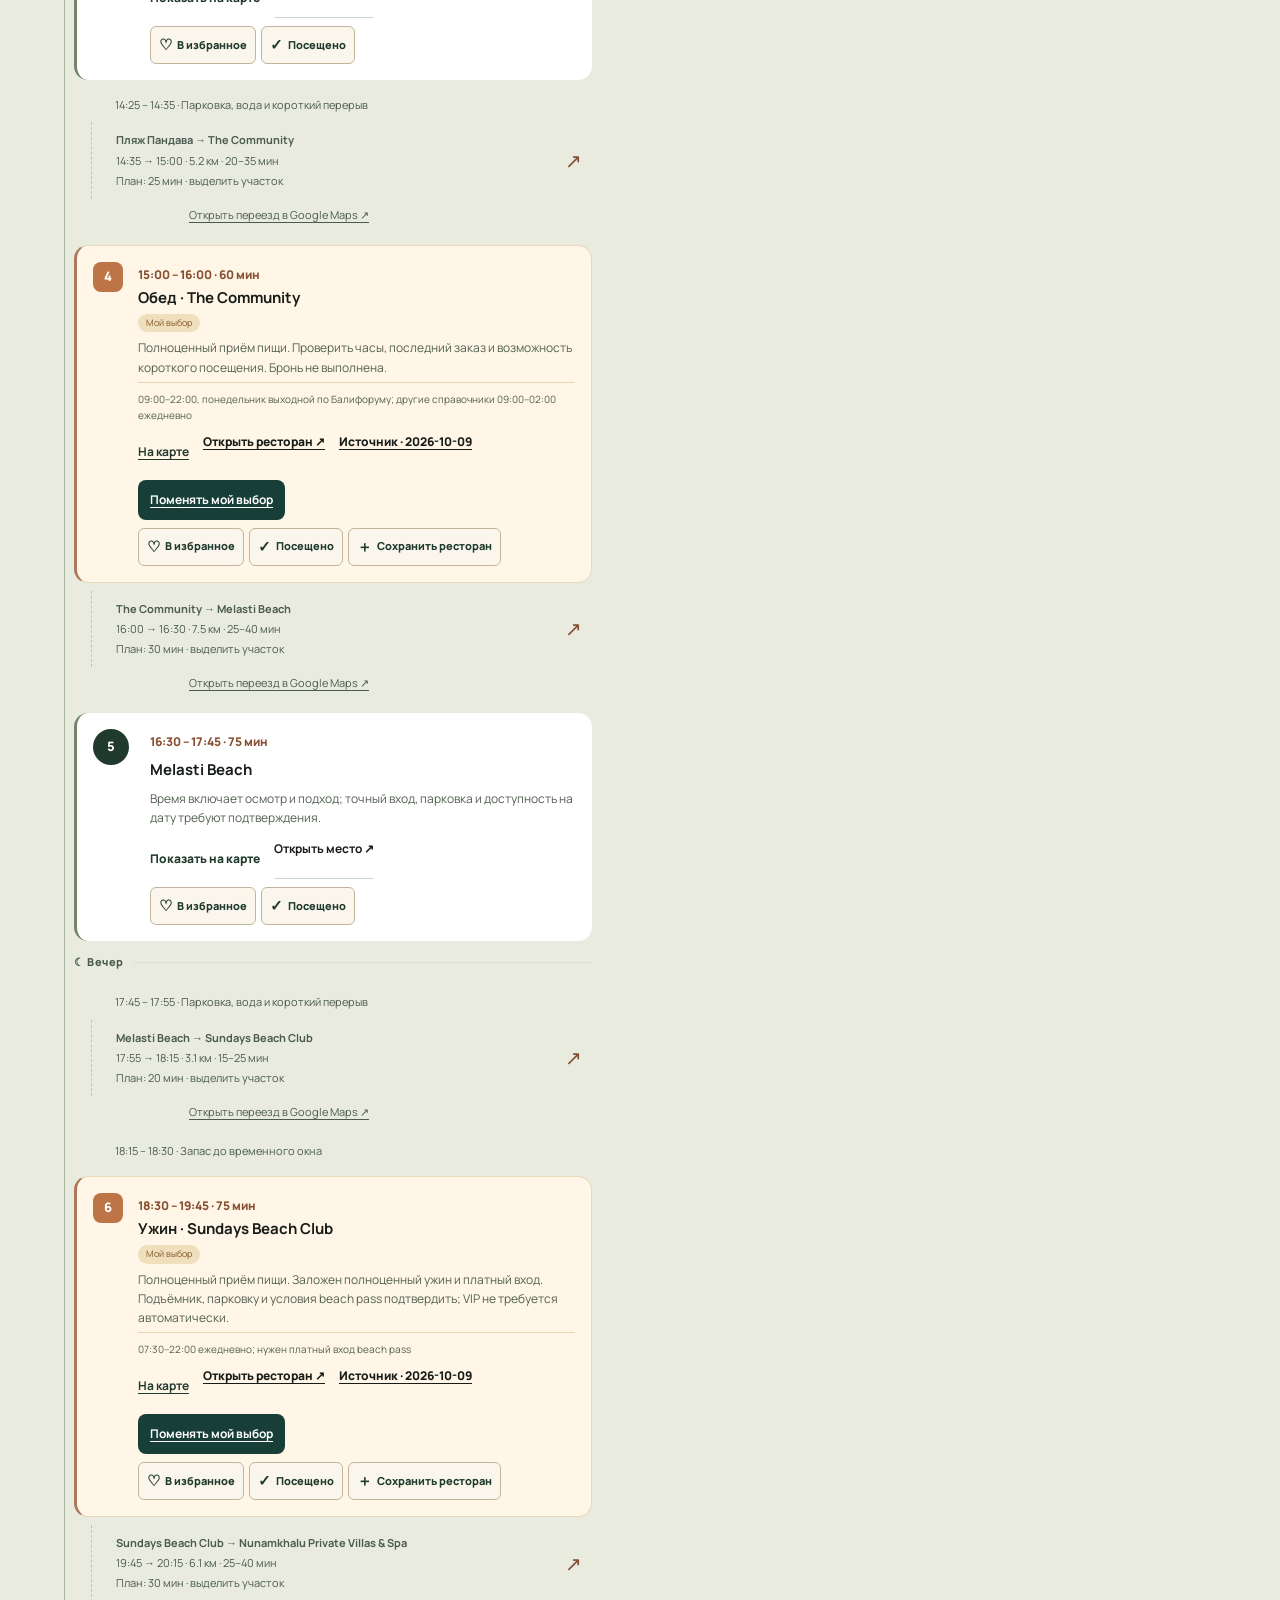
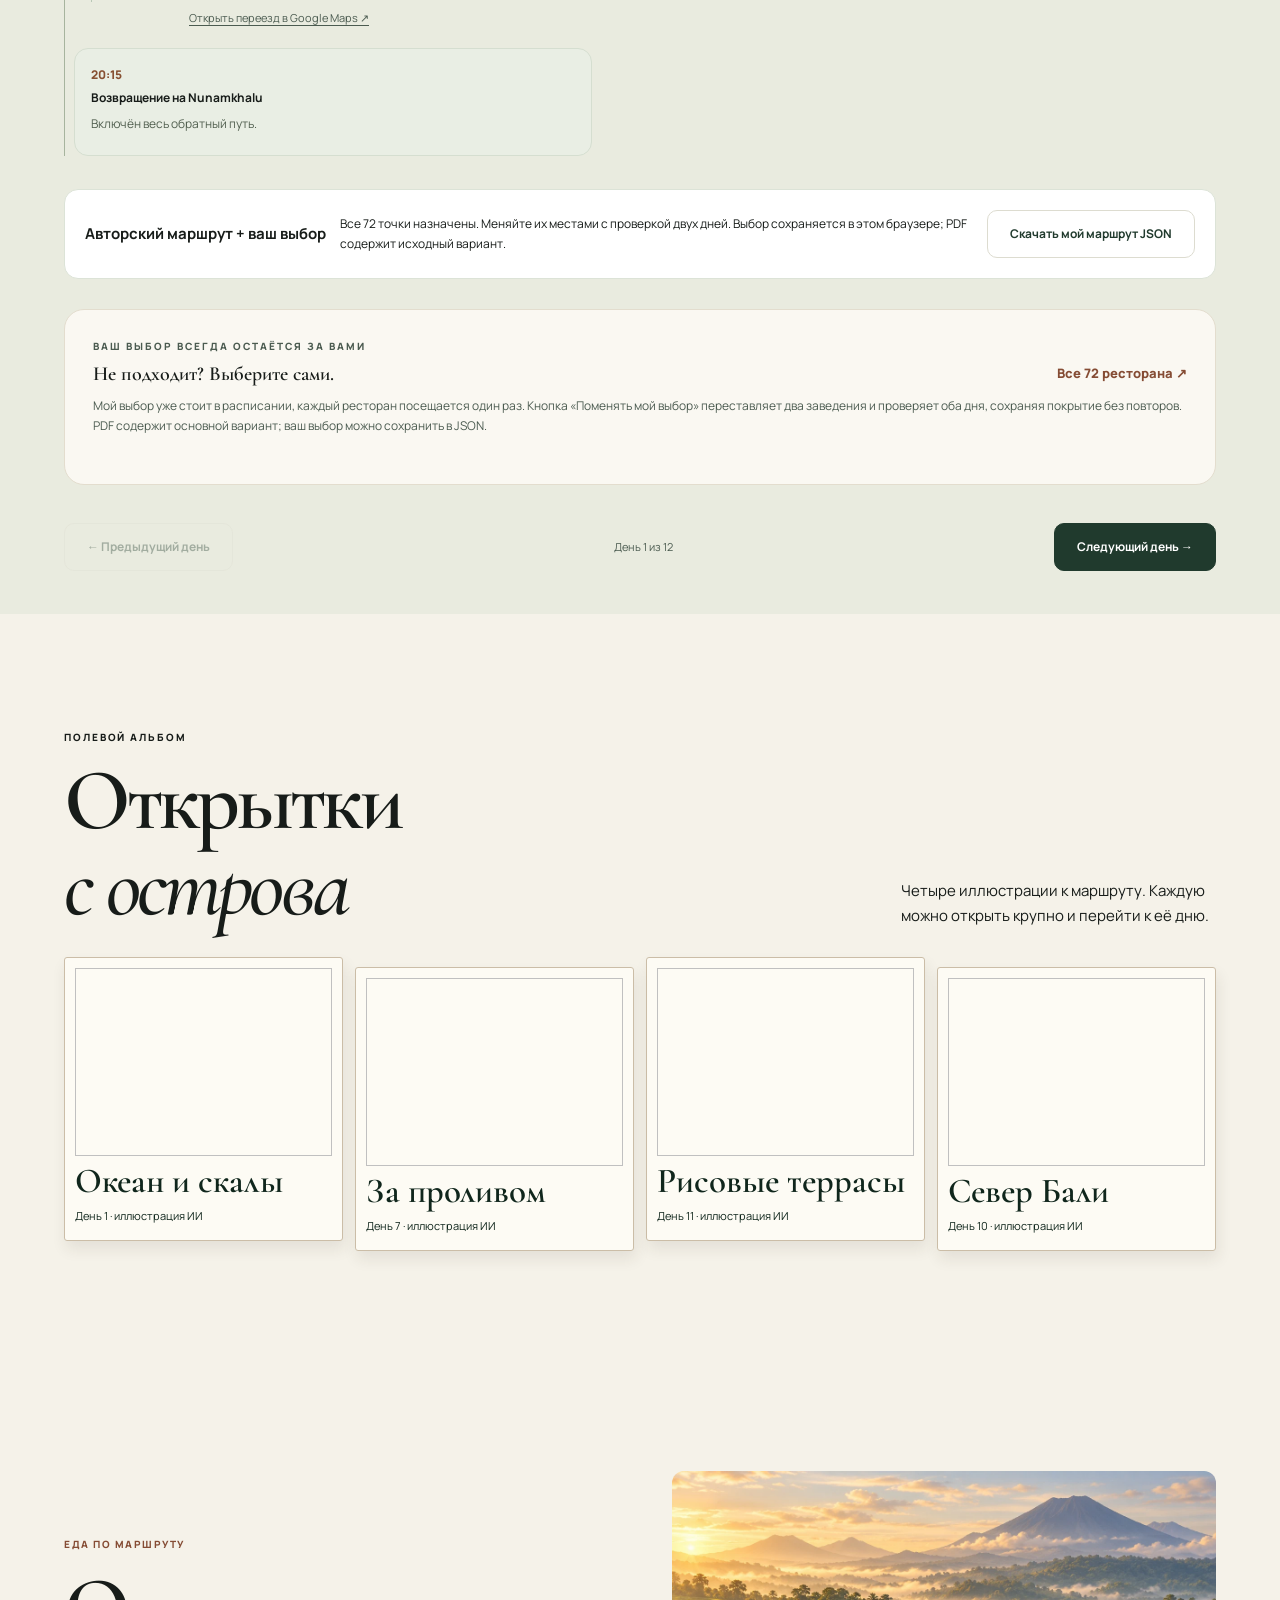
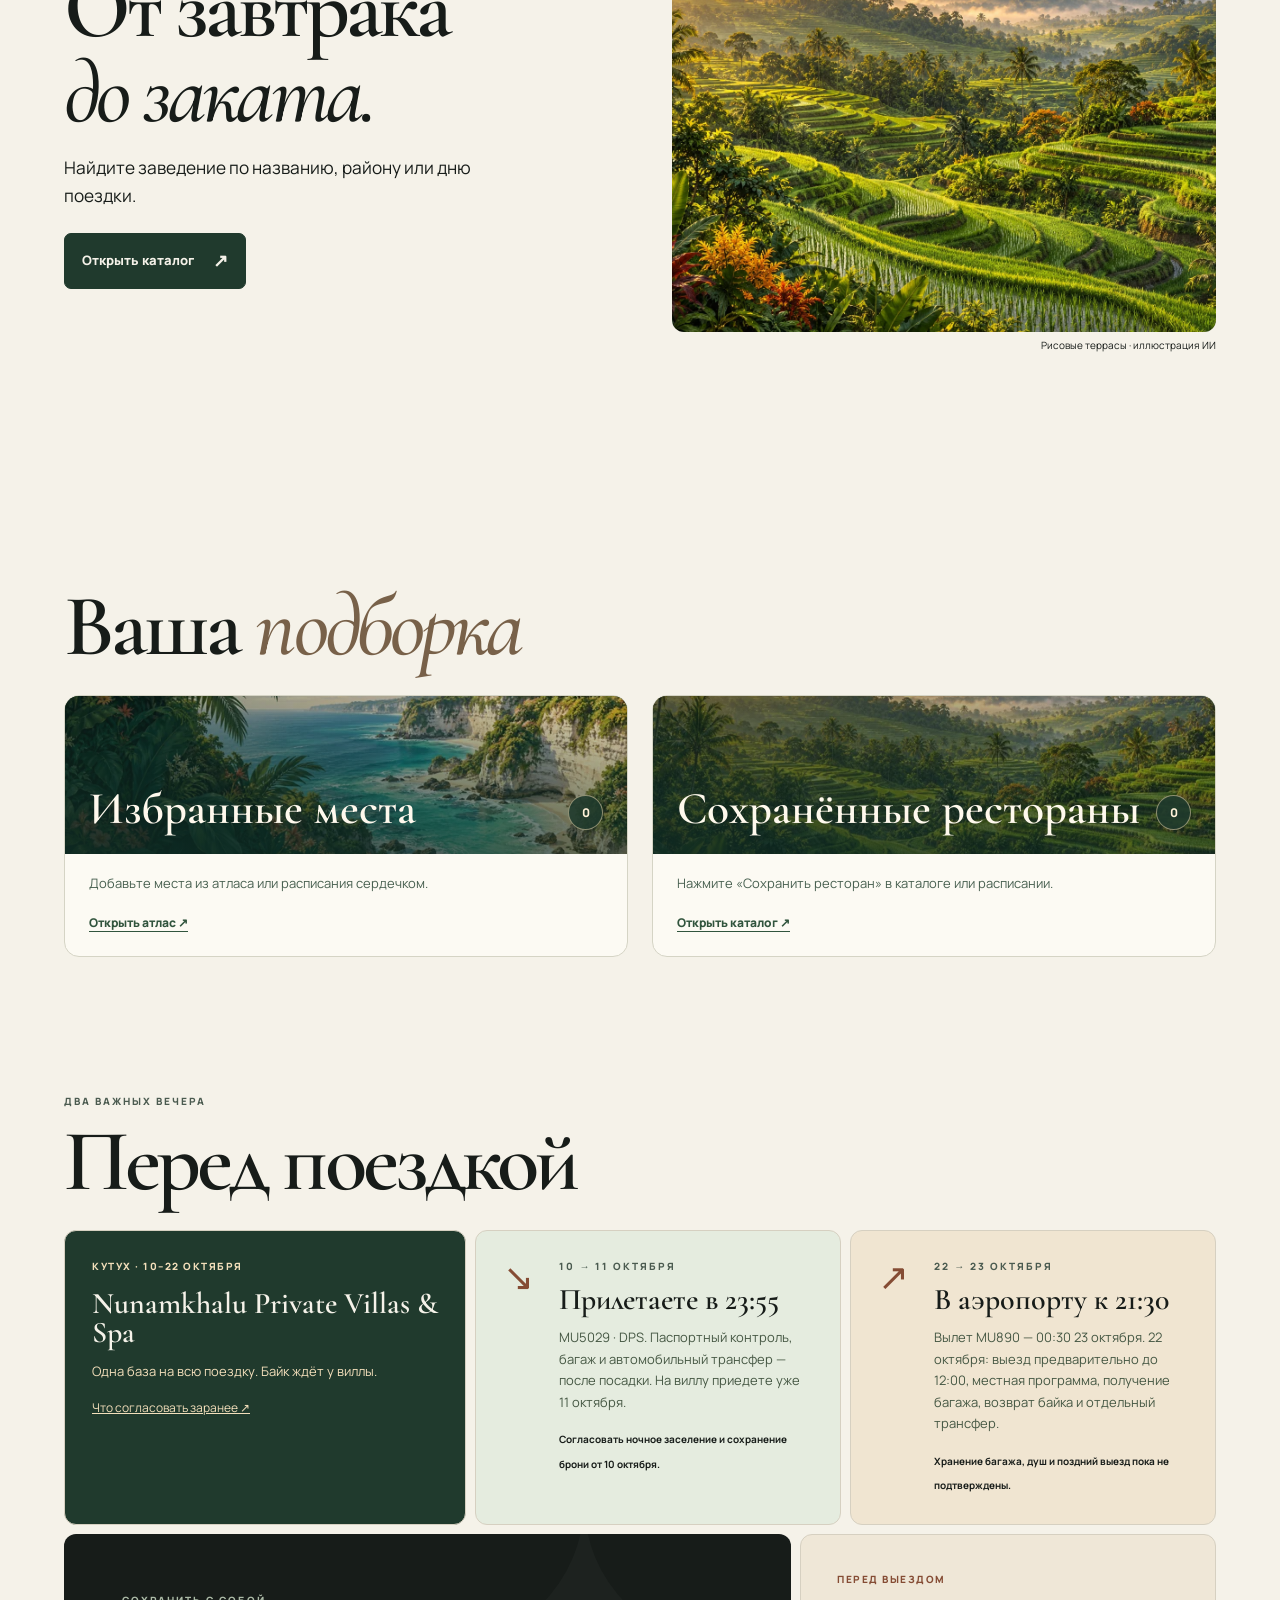
==== commit 5b3aba0a: "Bring the live overview map forward and start ambience earlier" ====
--- a/index.html
+++ b/index.html
@@ -1,4 +1,4 @@
-<!doctype html><html lang="ru"><head><meta charset="utf-8"><meta name="viewport" content="width=device-width,initial-scale=1,viewport-fit=cover"><meta name="theme-color" content="#23392B"><title>Бали от SK · Путеводитель</title><meta name="description" content="Личный маршрут по Бали: 12 дней, расписание, дорожные карты и иллюстрации."><link rel="icon" href="data:image/svg+xml,%3Csvg xmlns='http://www.w3.org/2000/svg' viewBox='0 0 40 40'%3E%3Crect width='40' height='40' rx='12' fill='%23173f37'/%3E%3Cpath d='M9 29Q18 8 31 13Q28 26 9 29' fill='%23e9b661'/%3E%3C/svg%3E"><link rel="preload" as="image" href="assets/bukit-journal-mobile.avif" type="image/avif" media="(max-width: 760px)" fetchpriority="high"><link rel="preload" as="image" href="assets/bukit-journal.avif" type="image/avif" media="(min-width: 761px)" fetchpriority="high"><link rel="stylesheet" href="assets/fonts/fonts.css"><link rel="stylesheet" href="guide.css?v=all72-v2"><link rel="stylesheet" href="editorial.css?v=overview1"><link rel="stylesheet" href="experience.css?v=audit1"><script src="experience.js?v=ru1" defer></script><script src="trip-overview-map.js?v=audit2" defer></script><script src="guide.js?v=ru1" defer></script><link rel="stylesheet" href="beyond.css?v=tide1"><link rel="stylesheet" href="beyond-atlas.css?v=atlas2" media="print" onload="this.media='all'"><noscript><link rel="stylesheet" href="beyond-atlas.css?v=atlas2"></noscript><link rel="stylesheet" href="beyond-film.css?v=rail2" media="print" onload="this.media='all'"><noscript><link rel="stylesheet" href="beyond-film.css?v=rail2"></noscript><link rel="stylesheet" href="beyond-passport.css?v=journey1" media="print" onload="this.media='all'"><noscript><link rel="stylesheet" href="beyond-passport.css?v=journey1"></noscript><script src="beyond-passport.js?v=journey1" defer></script><script src="beyond-atlas.js?v=atlas2" defer></script><script src="beyond-film.js?v=rail2" defer></script><script src="beyond.js?v=chapter-order1" defer></script></head>
+<!doctype html><html lang="ru"><head><meta charset="utf-8"><meta name="viewport" content="width=device-width,initial-scale=1,viewport-fit=cover"><meta name="theme-color" content="#23392B"><title>Бали от SK · Путеводитель</title><meta name="description" content="Личный маршрут по Бали: 12 дней, расписание, дорожные карты и иллюстрации."><link rel="icon" href="data:image/svg+xml,%3Csvg xmlns='http://www.w3.org/2000/svg' viewBox='0 0 40 40'%3E%3Crect width='40' height='40' rx='12' fill='%23173f37'/%3E%3Cpath d='M9 29Q18 8 31 13Q28 26 9 29' fill='%23e9b661'/%3E%3C/svg%3E"><link rel="preload" as="image" href="assets/bukit-journal-mobile.avif" type="image/avif" media="(max-width: 760px)" fetchpriority="high"><link rel="preload" as="image" href="assets/bukit-journal.avif" type="image/avif" media="(min-width: 761px)" fetchpriority="high"><link rel="stylesheet" href="assets/fonts/fonts.css"><link rel="stylesheet" href="guide.css?v=all72-v2"><link rel="stylesheet" href="editorial.css?v=overview1"><link rel="stylesheet" href="experience.css?v=audit1"><script src="bali-audio.js?v=entry1" defer></script><script src="experience.js?v=ru1" defer></script><script src="trip-overview-map.js?v=map-room1" defer></script><script src="guide.js?v=ru1" defer></script><link rel="stylesheet" href="beyond.css?v=map-room1"><link rel="stylesheet" href="beyond-atlas.css?v=atlas2" media="print" onload="this.media='all'"><noscript><link rel="stylesheet" href="beyond-atlas.css?v=atlas2"></noscript><link rel="stylesheet" href="beyond-film.css?v=rail2" media="print" onload="this.media='all'"><noscript><link rel="stylesheet" href="beyond-film.css?v=rail2"></noscript><link rel="stylesheet" href="beyond-passport.css?v=journey1" media="print" onload="this.media='all'"><noscript><link rel="stylesheet" href="beyond-passport.css?v=journey1"></noscript><script src="beyond-passport.js?v=map-room1" defer></script><script src="beyond-atlas.js?v=atlas2" defer></script><script src="beyond-film.js?v=rail2" defer></script><script src="beyond.js?v=chapter-order1" defer></script></head>
 <body class="experience beyond">
 <a class="skip-link" href="#mainContent">К содержанию</a>
 <header class="exp-masthead">
@@ -16,6 +16,7 @@
 </header>
 <button type="button" class="exp-sound" data-ocean-sound aria-label="Звук океана" aria-pressed="false" hidden>
   <svg viewBox="0 0 24 24" width="20" height="20" fill="none" stroke="currentColor" stroke-width="1.7" stroke-linecap="round" stroke-linejoin="round" aria-hidden="true"><path d="M3 9h4l5-4v14l-5-4H3z"/><path class="exp-sound-waves" d="M16 9a4 4 0 0 1 0 6m2.5-9a8 8 0 0 1 0 12"/><path class="exp-sound-slash" d="m16 10 5 5m0-5-5 5"/></svg>
+  <span class="exp-sound-label" aria-hidden="true">Включить звук</span>
 </button>
 <main id="mainContent" tabindex="-1">
 <section class="exp-hero" id="top" aria-labelledby="coverTitle">
@@ -45,16 +46,8 @@
 <section id="exploreBali" class="container"></section>
 <section id="trip-map" class="container trip-map-overview" aria-labelledby="overviewMapHeading">
   <div class="exp-atlas-lead">
-    <div><span class="exp-label">ГЕОГРАФИЯ ПОЕЗДКИ</span><h2 id="overviewMapHeading">Остров<br> <em>в деталях.</em></h2>
-      <p>Выберите день, чтобы увидеть его дорожный маршрут, или переключитесь на спутник.</p>
-      <a href="#overviewPanel">Открыть интерактивную карту ↓</a></div>
-    <figure class="exp-island">
-      <a class="exp-atlas-preview" href="#overviewPanel" aria-label="Открыть интерактивную карту маршрутов">
-        <img src="assets/bali-contour.svg?v=tide1" width="800" height="490" alt="" loading="lazy">
-        <span aria-hidden="true">К карте <b>↘</b></span>
-      </a>
-      <figcaption>Схема · контур Natural Earth, дорожные линии OSRM</figcaption>
-    </figure>
+    <div><span class="exp-label">ГЕОГРАФИЯ ПОЕЗДКИ</span><h2 id="overviewMapHeading">Остров <em>в деталях.</em></h2></div>
+    <p>Выберите день на карте или переключитесь на спутник.</p>
   </div>
   <div class="overview-panel" id="overviewPanel">
     <div class="overview-toolbar">
@@ -69,7 +62,7 @@
     </div>
     <div class="overview-viewport" id="overviewViewport">
       <div class="overview-map" id="overviewMap" role="group" aria-label="Интерактивная карта всех маршрутов"></div>
-      <img class="overview-fallback" id="overviewFallback" data-src="maps/overview.png" alt="Сохранённая карта дорожных маршрутов на Бали" loading="lazy" draggable="false">
+      <img class="overview-fallback" id="overviewFallback" src="maps/overview.png" alt="Сохранённая карта дорожных маршрутов на Бали" loading="lazy" draggable="false">
       <div class="overview-map-tools" role="group" aria-label="Управление общей картой">
         <button type="button" id="overviewZoomIn" class="map-reset" aria-label="Приблизить" title="Приблизить">+</button>
         <button type="button" id="overviewZoomOut" class="map-reset" aria-label="Отдалить" title="Отдалить">−</button>
--- a/beyond.css
+++ b/beyond.css
@@ -221,36 +221,53 @@
 [data-bali-motion="reduced"] .beyond :is(.exp-hero-art,.exp-wordmark span,.beyond-foliage,.beyond-print,.beyond-story) { animation:none!important; transition:none!important; transform:none!important; }
 @media(prefers-reduced-motion:reduce){.beyond-foliage,.beyond .exp-hero-art img,.beyond-print { transform:none!important; }}
 
-.beyond .exp-atlas-lead h2 { line-height:.97; }
-.exp-atlas-lead .exp-atlas-preview {
-  position:relative;
-  display:block;
-  padding:0;
-  margin:0 0 8px;
-  border:1px solid #b8c9ab52;
-  border-radius:15px;
-  overflow:hidden;
-  box-shadow:0 16px 34px #0d24264d;
-}
-.exp-atlas-preview img { transition:filter 180ms ease; }
-.exp-atlas-preview:hover img,
-.exp-atlas-preview:focus-visible img { filter:brightness(1.12); }
-.exp-atlas-preview span {
-  position:absolute;
-  left:clamp(12px, 2.8vw, 36px);
-  bottom:clamp(12px, 2.8vw, 36px);
-  display:inline-flex;
-  align-items:center;
-  gap:9px;
-  padding:7px 11px;
-  border:1px solid #ecc99880;
-  border-radius:6px;
-  background:#132d2e;
-  color:#f8e2b8;
-  font-size:11px;
-  text-decoration:none;
-}
-.exp-atlas-preview b { font-size:15px; }
+.beyond .trip-map-overview {
+  padding:clamp(14px,3vw,44px);
+  scroll-margin-block-start:78px;
+  background:radial-gradient(ellipse at 80% 0%,#355347,transparent 60%),#19332b;
+}
+.beyond .exp-atlas-lead {
+  display:flex;
+  justify-content:space-between;
+  align-items:end;
+  flex-wrap:wrap;
+  margin-bottom:clamp(16px,2vw,26px);
+  gap:10px 24px;
+}
+.beyond .exp-atlas-lead h2 {
+  font-size:clamp(38px,6.1vw,88px);
+  line-height:.98;
+}
+.beyond .exp-atlas-lead h2 em { color:#e8cda0; }
+.beyond .exp-atlas-lead p { margin:0; color:#d7e1d7; }
+.beyond .overview-panel {
+  color:#f1eddf;
+  background:#122b27;
+  border-color:#9bb39c59;
+  scroll-margin-block-start:78px;
+  box-shadow:0 14px 30px #091e1c42;
+  border-radius:18px;
+}
+.beyond .overview-panel.overview-expanded { border-radius:0; }
+.beyond .overview-viewport { background:#a7cfd0; }
+.beyond .overview-mode { background:#28473d; }
+.beyond .overview-mode button { color:#f4e7d2; }
+.beyond .overview-mode button[aria-pressed="true"] { color:#172f29; background:#f1d9ad; }
+.beyond .overview-filter select { background:#f4efe4; border-color:#d4c5aa; }
+.beyond .overview-filter button { border-color:#afbea480; color:#f4e7d2; }
+.beyond .overview-panel :is(.map-legend,.map-wheel-hint) { color:#dce6d7; }
+.beyond .overview-footer .legend-line:not(.back) { background:#4fba9d; }
+.beyond .overview-footer .legend-line.back { border-color:#efa77c; }
+.beyond .overview-footer .legend-pin { color:#f2d8a7; }
+.beyond .overview-panel[data-mode="satellite"] .legend-line:not(.back) { background:#e6f5ac; }
+@media(max-width:620px) {
+  .beyond .overview-toolbar { align-items:stretch; }
+  .beyond .overview-filter { flex:1 0 100%; justify-content:start; flex-wrap:wrap; }
+  .beyond .overview-filter select { width:100%; }
+  .beyond .overview-viewport { height:clamp(350px,62svh,500px); }
+  .beyond .overview-expanded .overview-viewport { height:auto; }
+}
+
 .exp-sound {
   position:fixed;
   right:max(16px, env(safe-area-inset-right));
@@ -273,6 +290,17 @@
 @media (max-width:760px) {
   .exp-sound { bottom:calc(77px + env(safe-area-inset-bottom)); }
 }
-@media (prefers-reduced-motion:reduce) {
-  .exp-atlas-preview img { transition:none; }
-}
+.exp-sound-label { display:none; }
+html:not(.beyond-compact-nav) .exp-sound[data-needs-gesture] {
+  width:auto;
+  padding-inline:12px 15px;
+  grid-auto-flow:column;
+  gap:7px;
+  border-radius:24px;
+}
+html:not(.beyond-compact-nav) .exp-sound[data-needs-gesture] .exp-sound-label {
+  display:inline;
+  font-size:12px;
+  font-weight:800;
+  white-space:nowrap;
+}
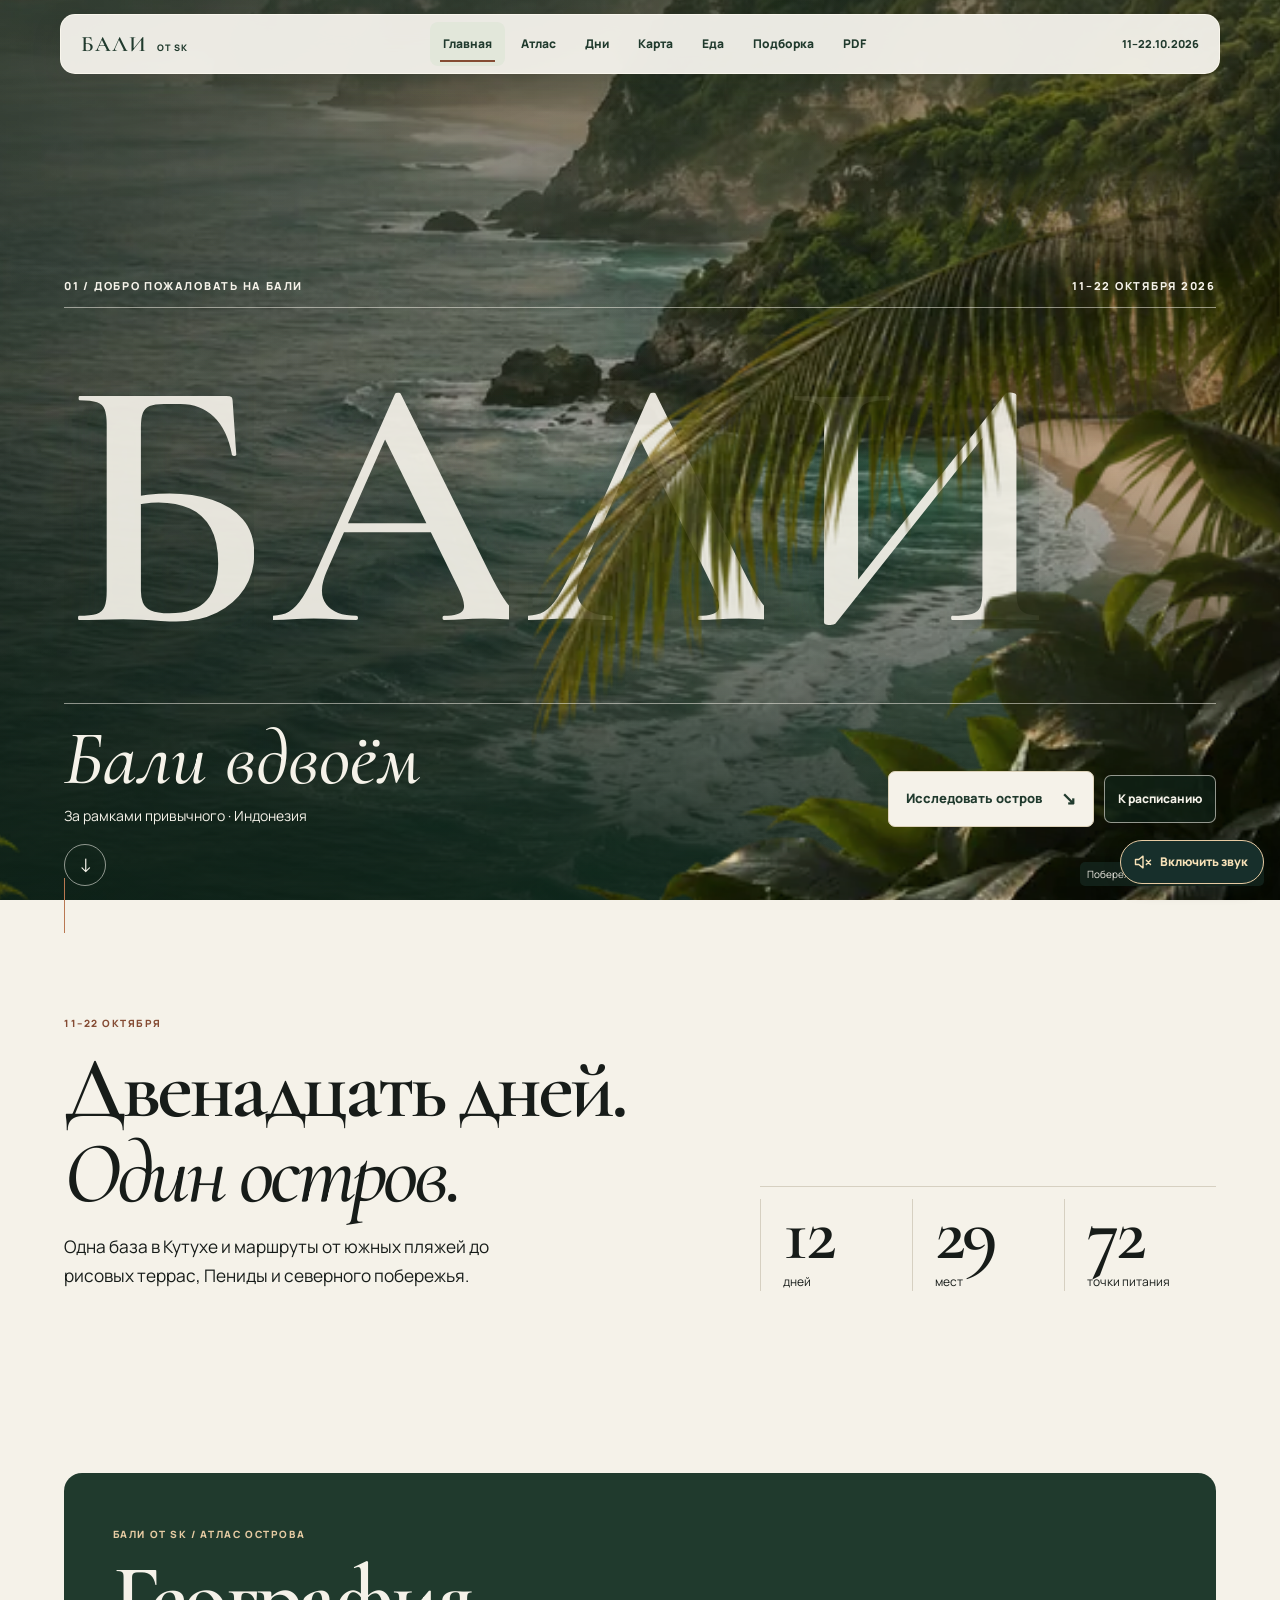
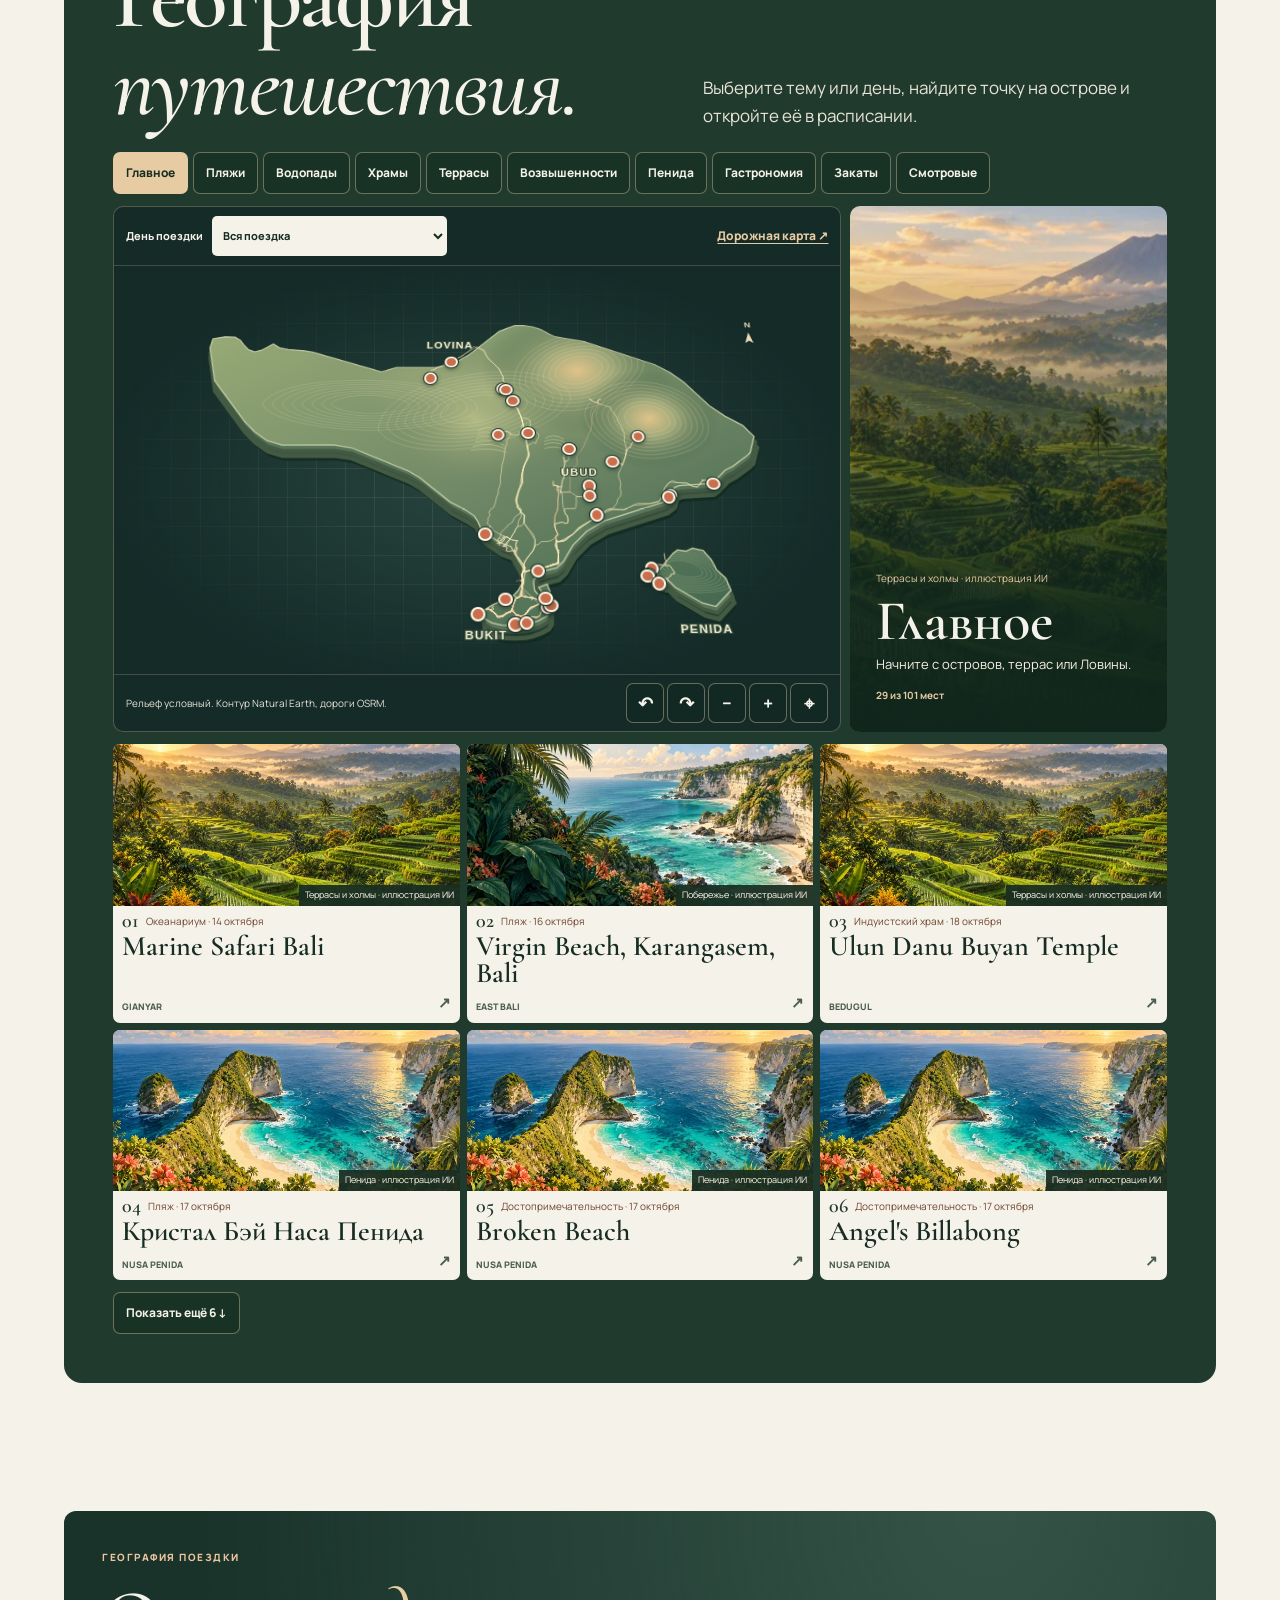
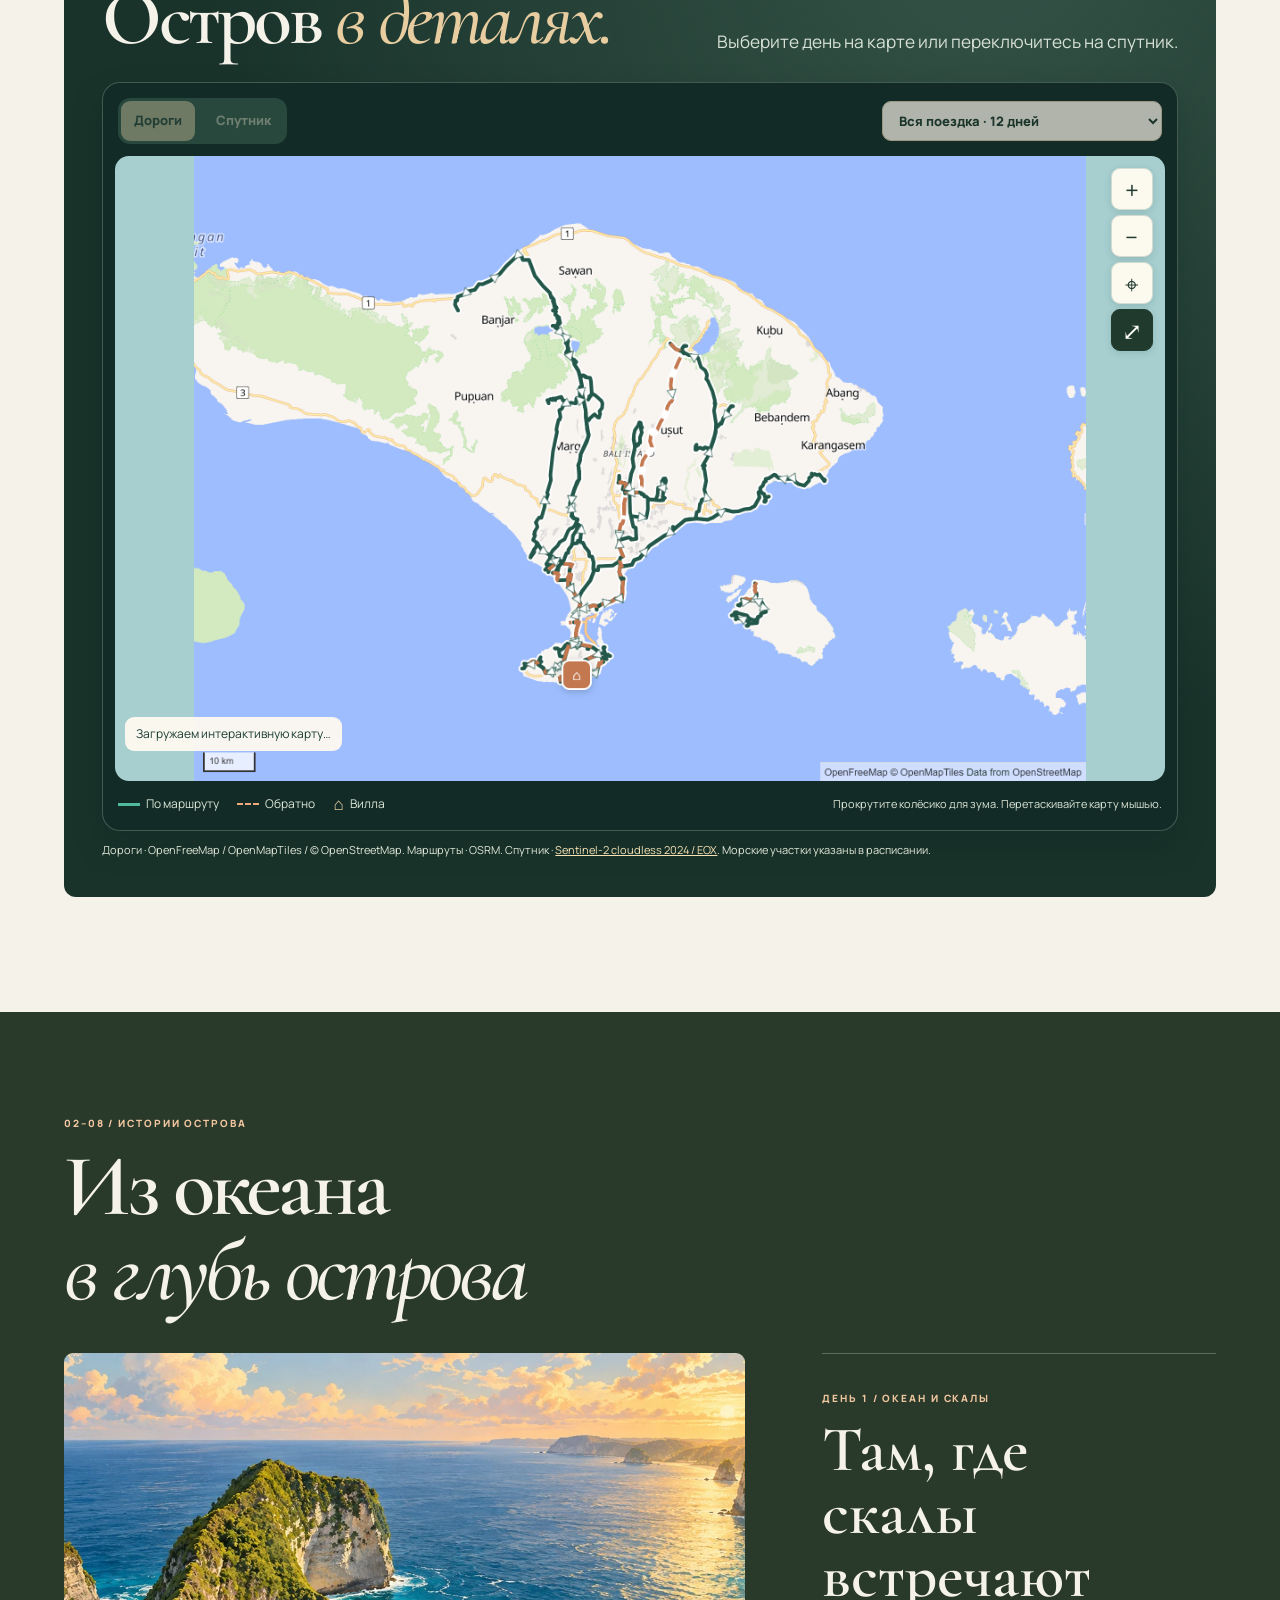
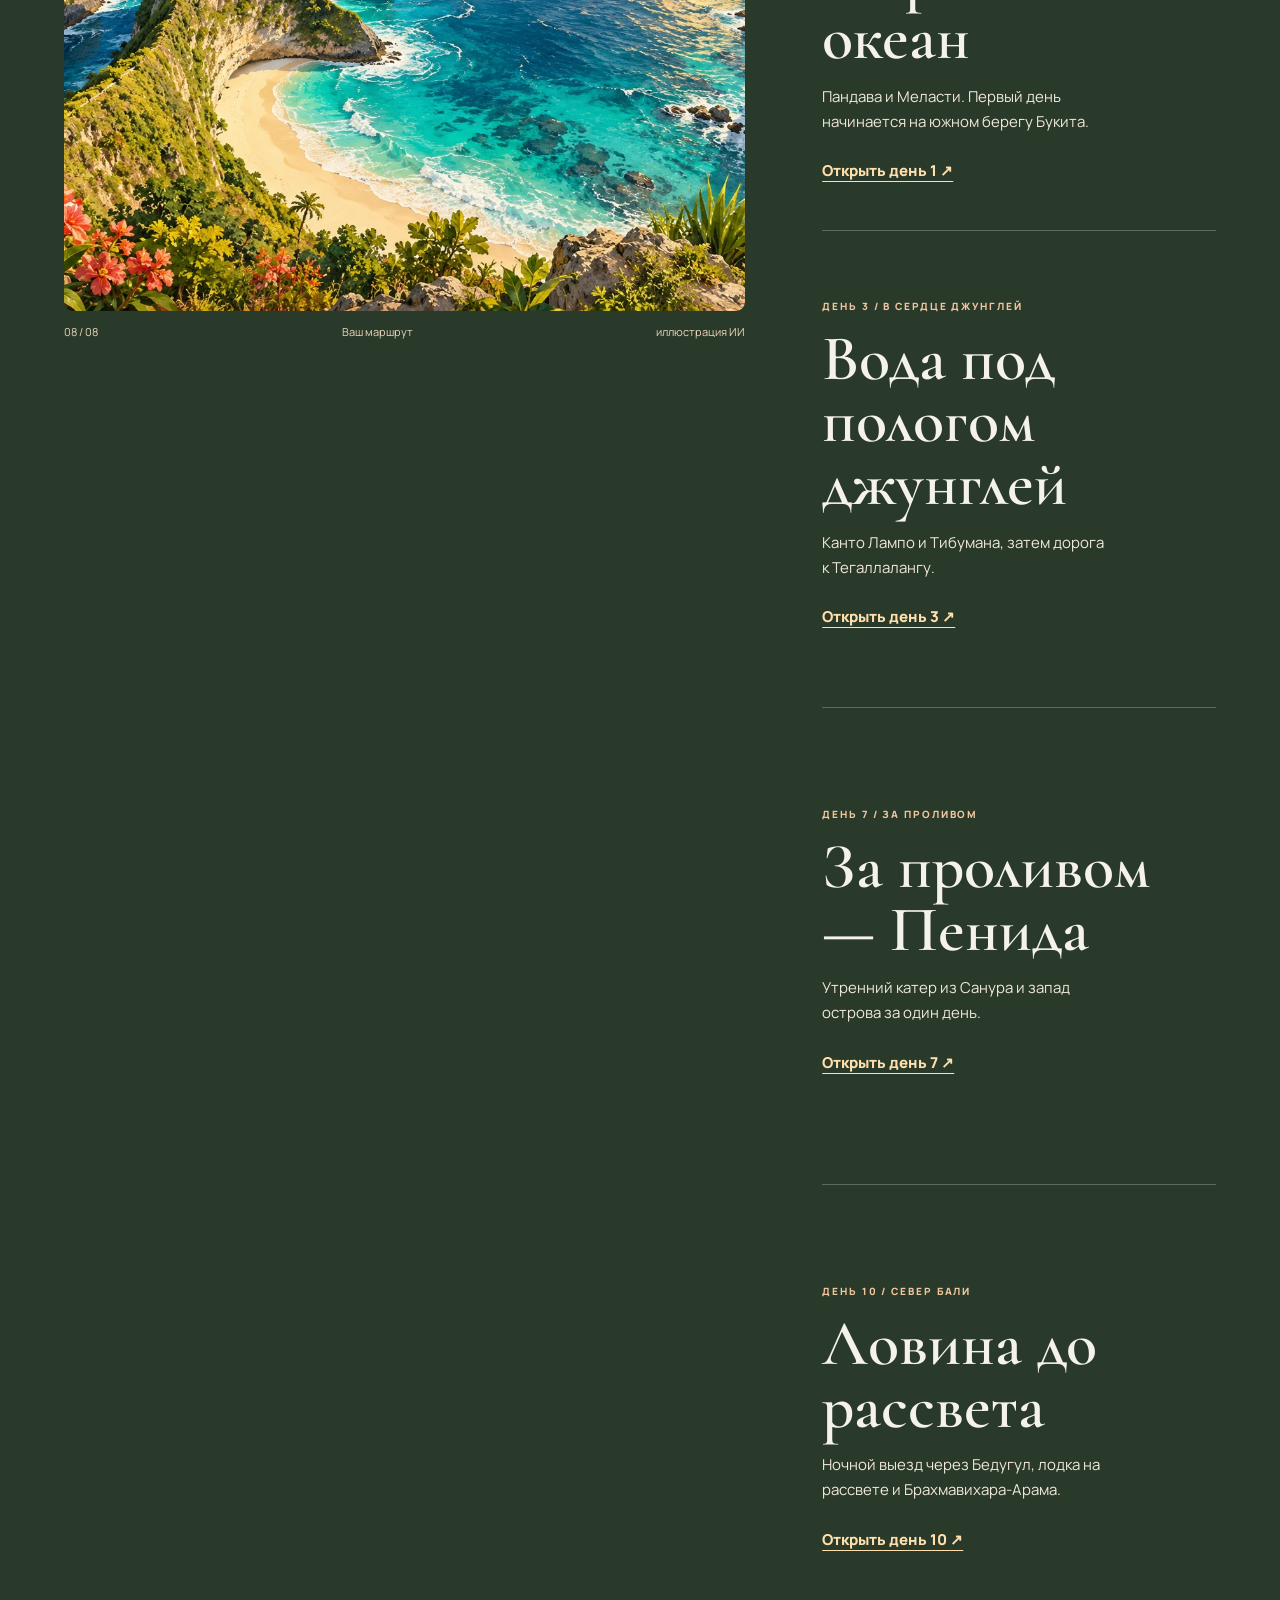
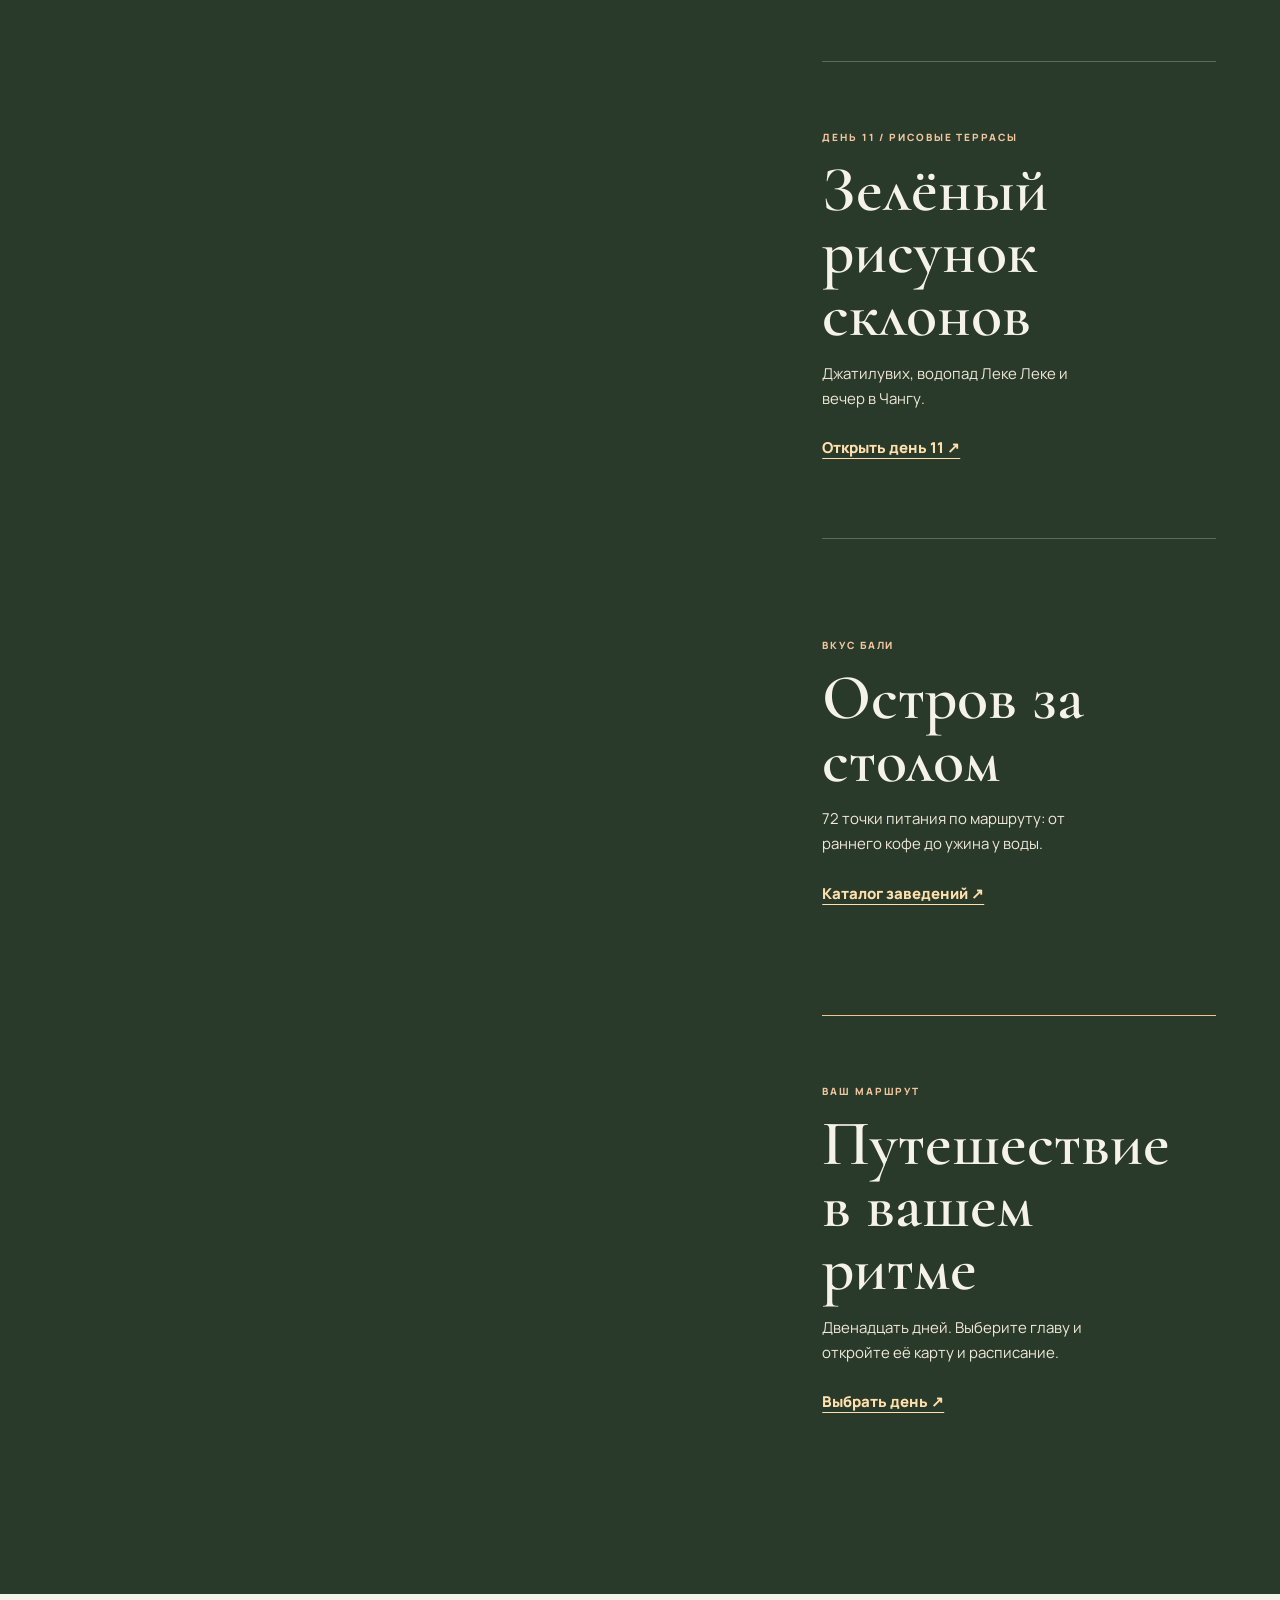
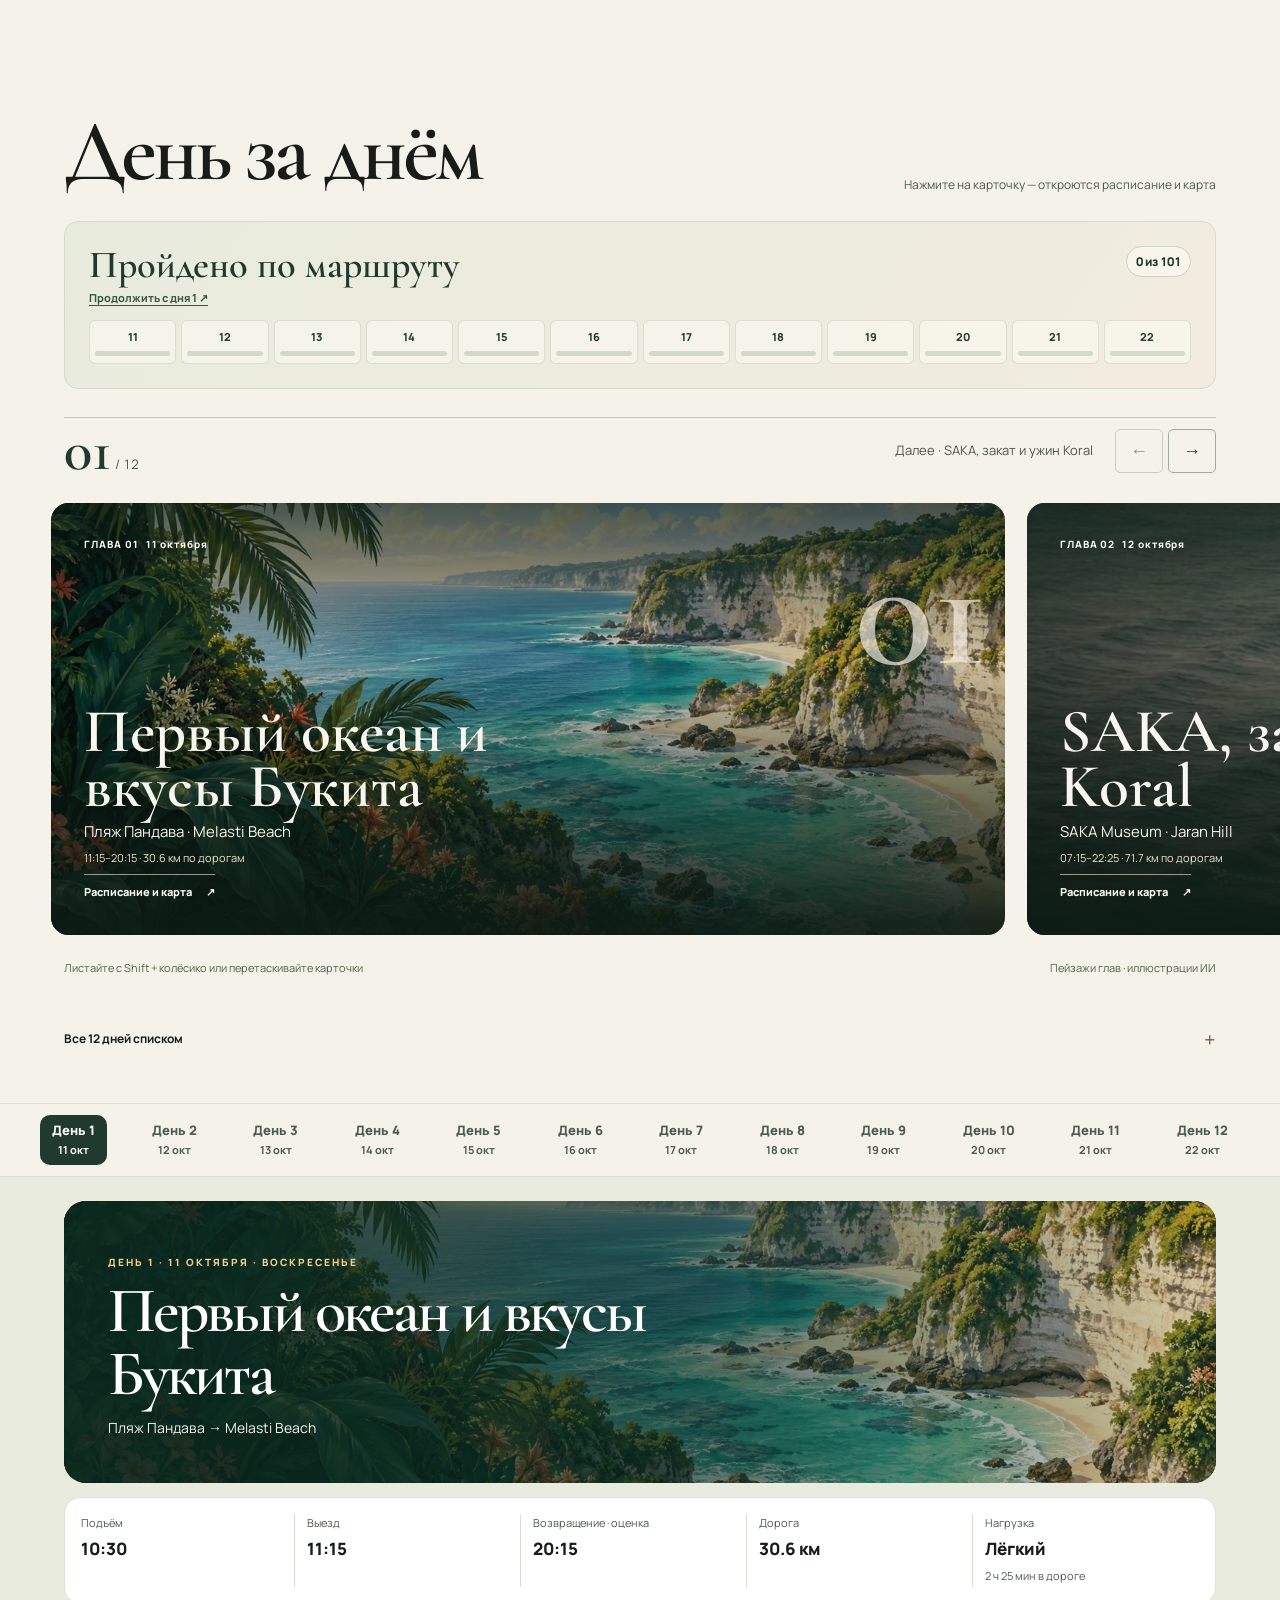
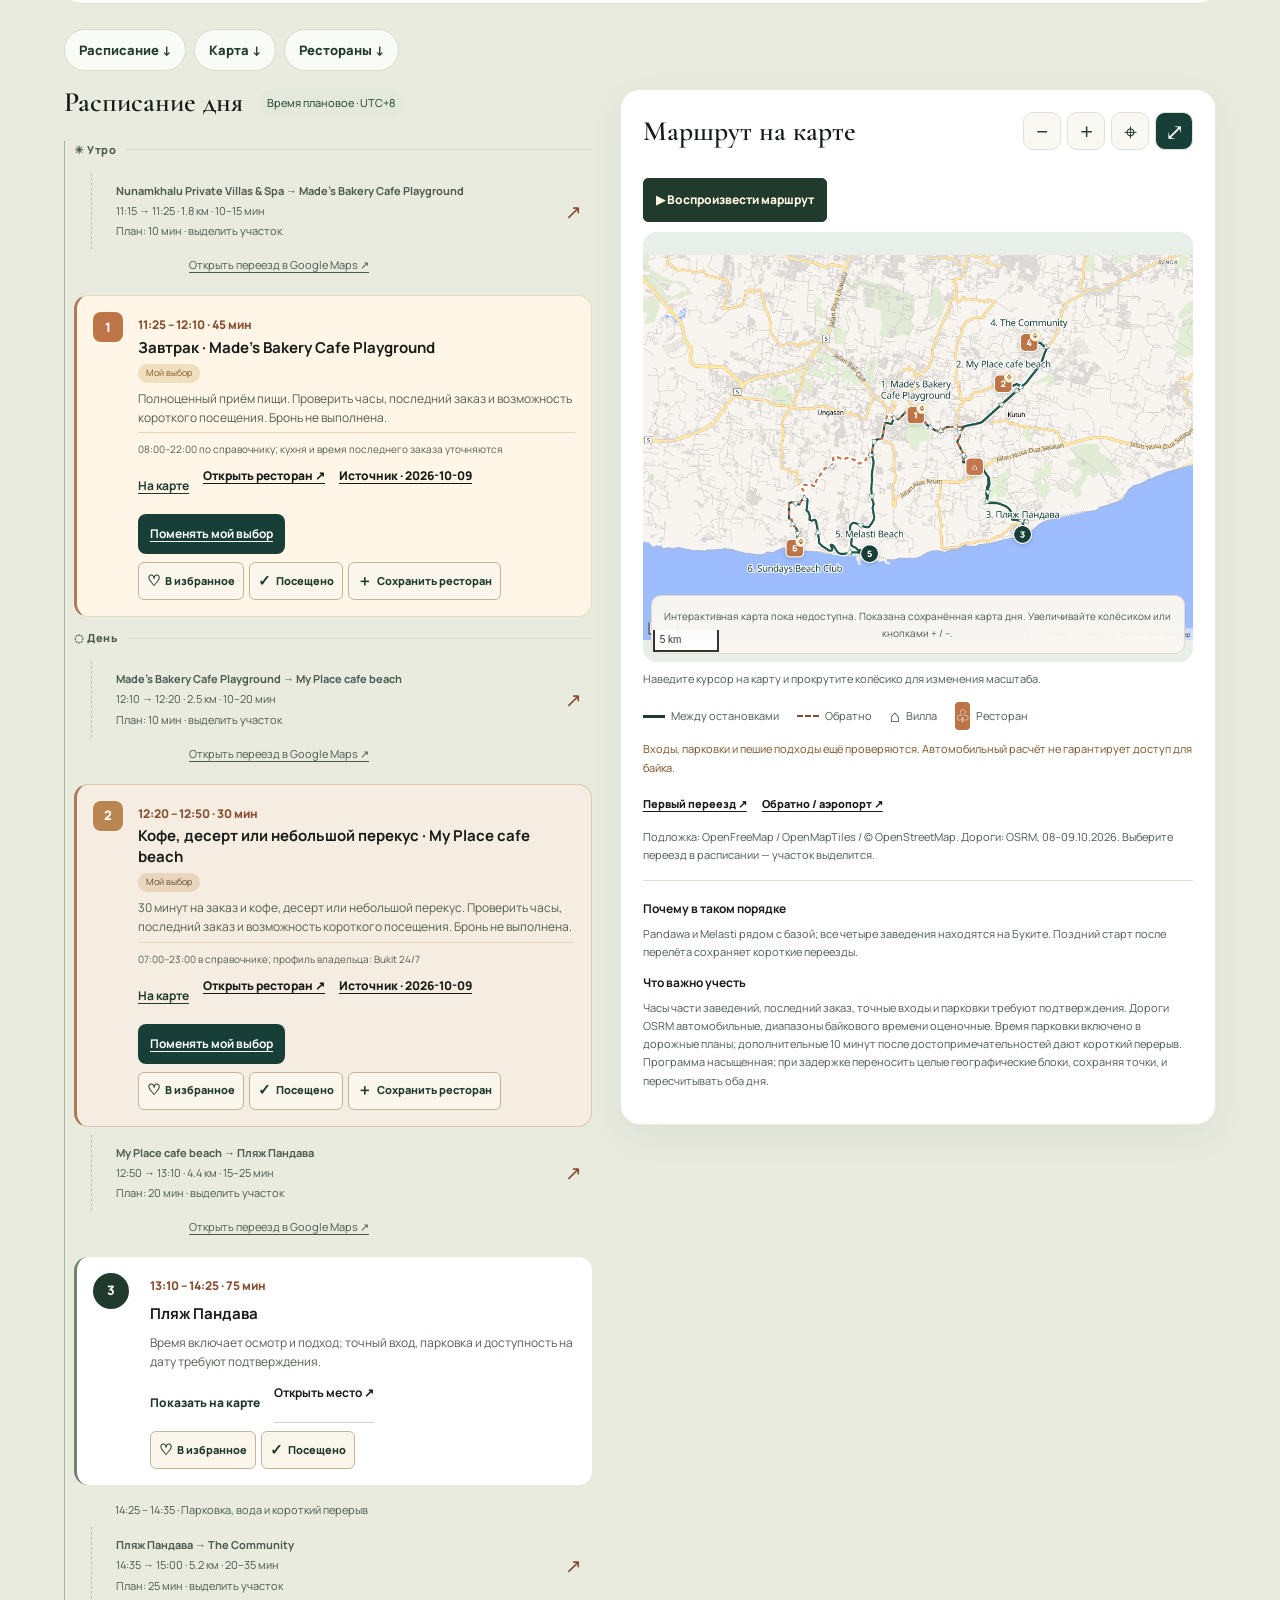
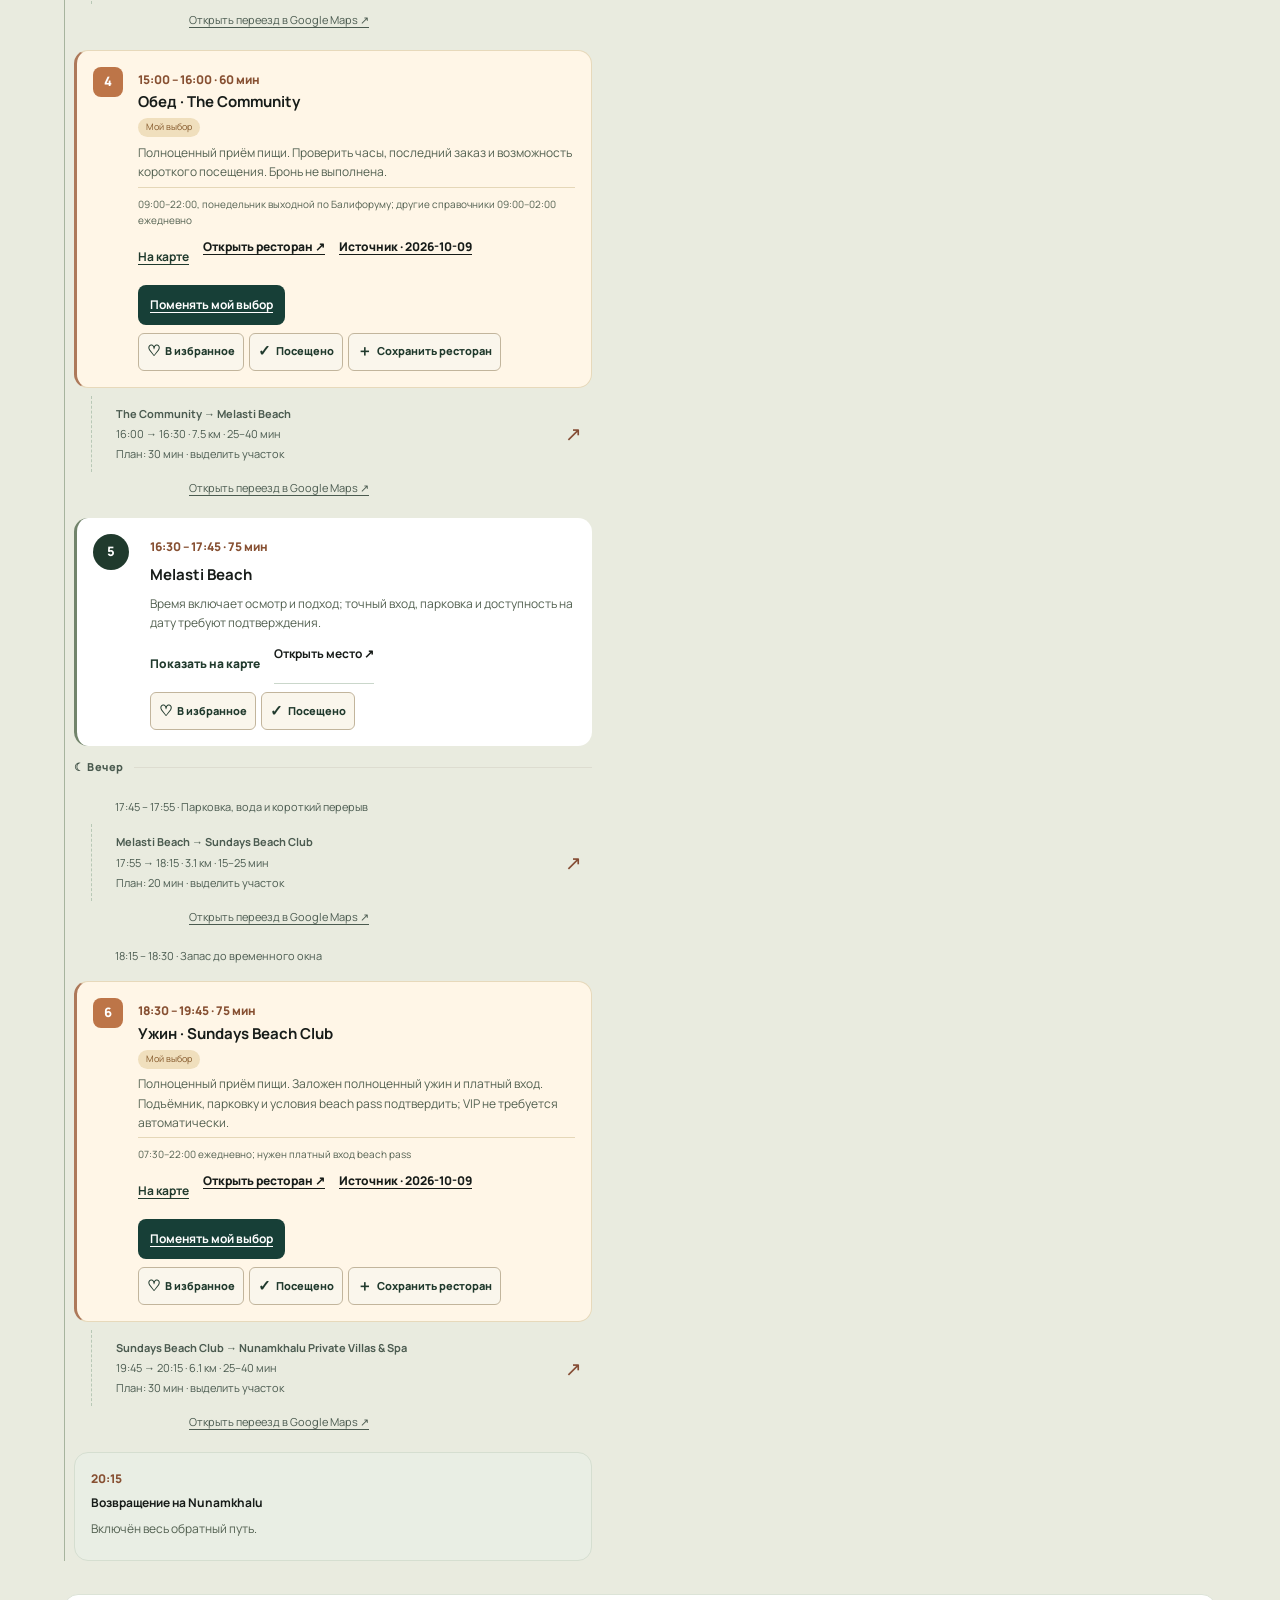
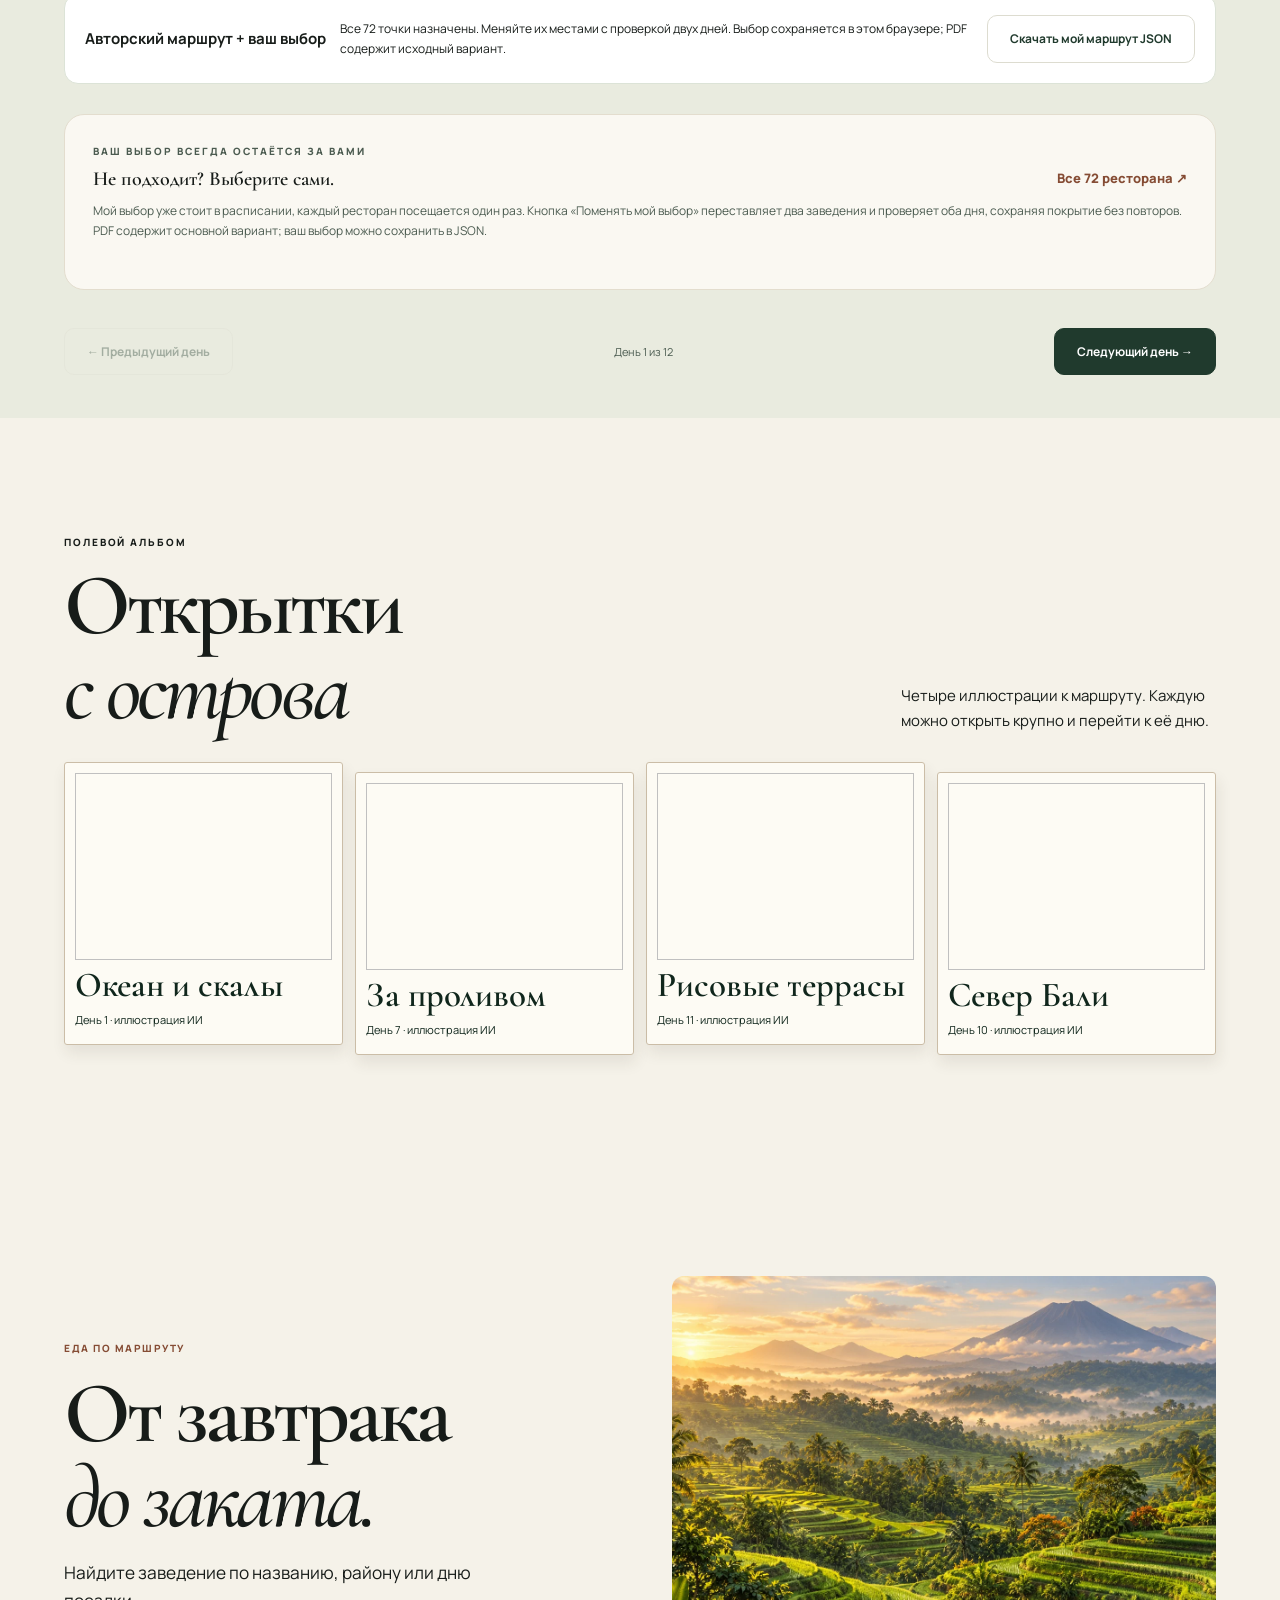
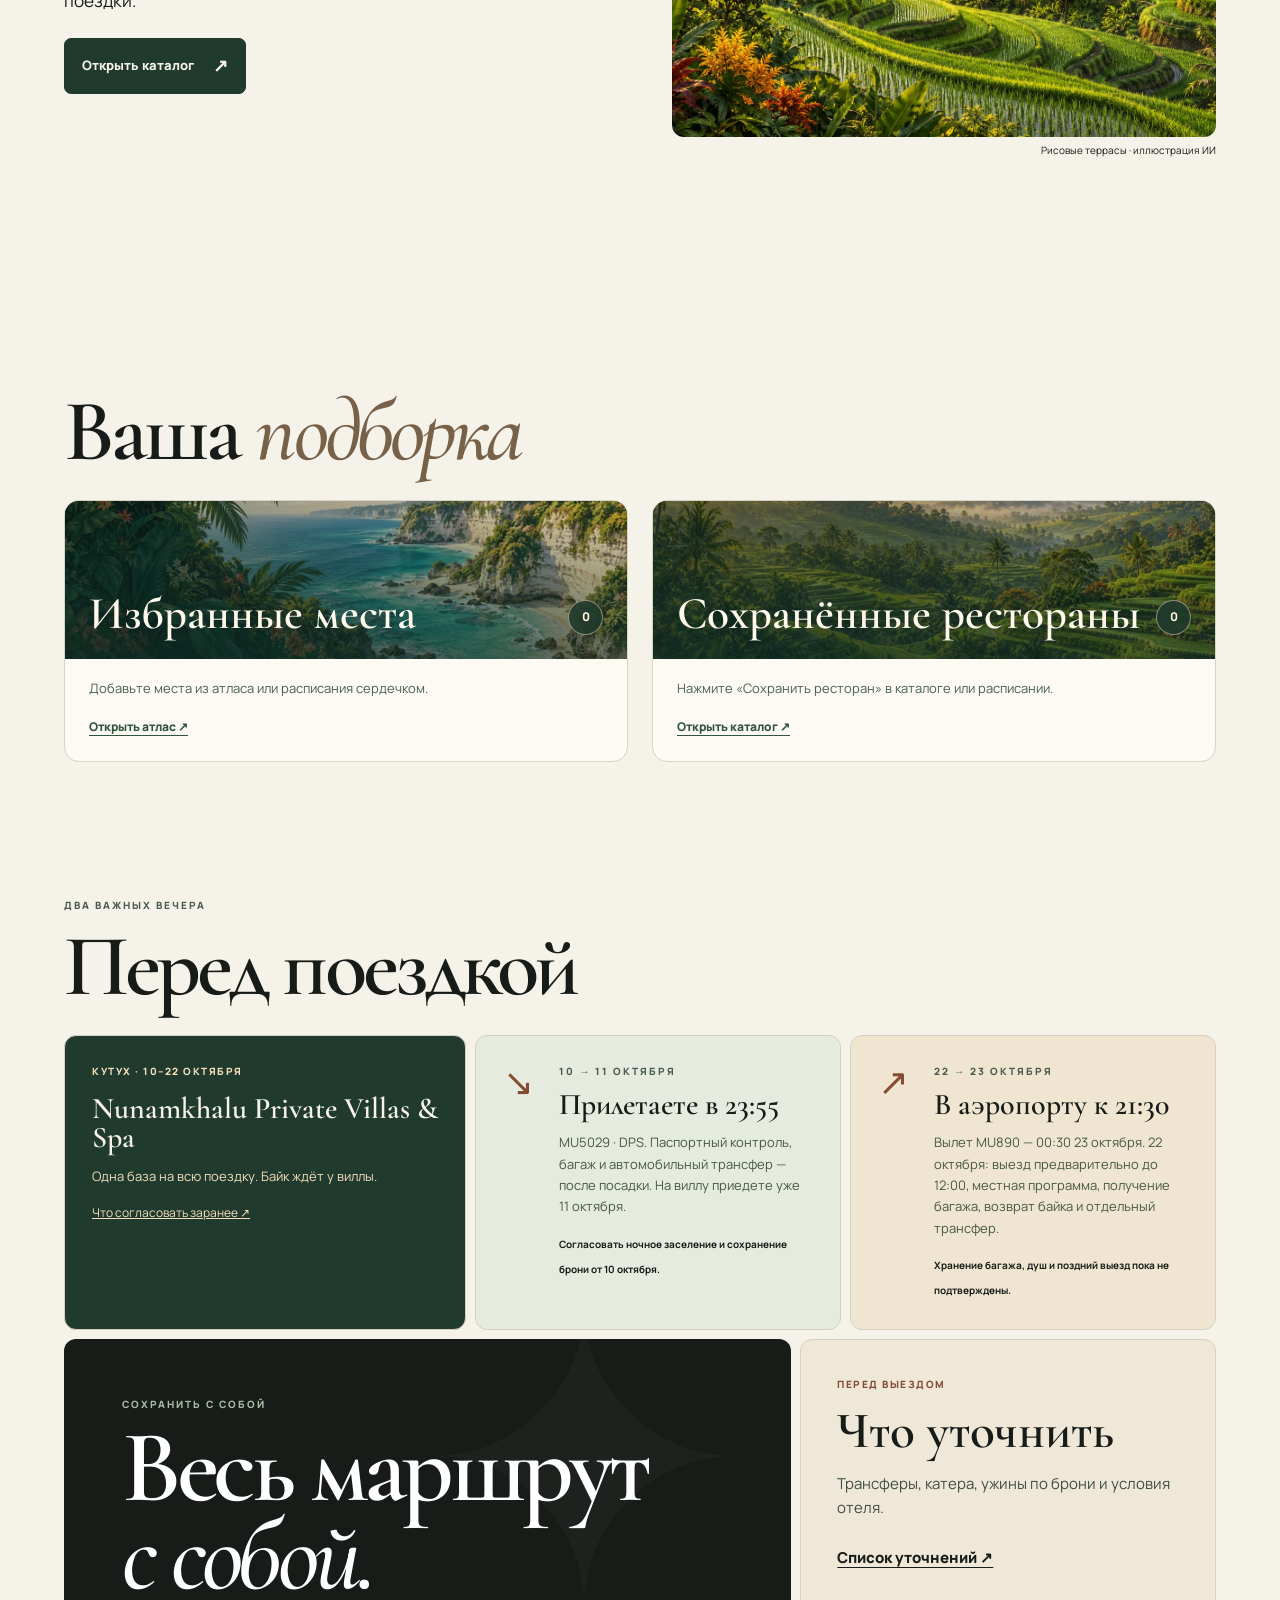
==== commit 80aa8e80: "Keep vertical scrolling through the shorter day carousel" ====
--- a/index.html
+++ b/index.html
@@ -1,4 +1,4 @@
-<!doctype html><html lang="ru"><head><meta charset="utf-8"><meta name="viewport" content="width=device-width,initial-scale=1,viewport-fit=cover"><meta name="theme-color" content="#23392B"><title>Бали от SK · Путеводитель</title><meta name="description" content="Личный маршрут по Бали: 12 дней, расписание, дорожные карты и иллюстрации."><link rel="icon" href="data:image/svg+xml,%3Csvg xmlns='http://www.w3.org/2000/svg' viewBox='0 0 40 40'%3E%3Crect width='40' height='40' rx='12' fill='%23173f37'/%3E%3Cpath d='M9 29Q18 8 31 13Q28 26 9 29' fill='%23e9b661'/%3E%3C/svg%3E"><link rel="preload" as="image" href="assets/bukit-journal-mobile.avif" type="image/avif" media="(max-width: 760px)" fetchpriority="high"><link rel="preload" as="image" href="assets/bukit-journal.avif" type="image/avif" media="(min-width: 761px)" fetchpriority="high"><link rel="stylesheet" href="assets/fonts/fonts.css"><link rel="stylesheet" href="guide.css?v=all72-v2"><link rel="stylesheet" href="editorial.css?v=overview1"><link rel="stylesheet" href="experience.css?v=audit1"><script src="bali-audio.js?v=entry1" defer></script><script src="experience.js?v=ru1" defer></script><script src="trip-overview-map.js?v=map-room1" defer></script><script src="guide.js?v=ru1" defer></script><link rel="stylesheet" href="beyond.css?v=map-room1"><link rel="stylesheet" href="beyond-atlas.css?v=atlas2" media="print" onload="this.media='all'"><noscript><link rel="stylesheet" href="beyond-atlas.css?v=atlas2"></noscript><link rel="stylesheet" href="beyond-film.css?v=rail2" media="print" onload="this.media='all'"><noscript><link rel="stylesheet" href="beyond-film.css?v=rail2"></noscript><link rel="stylesheet" href="beyond-passport.css?v=journey1" media="print" onload="this.media='all'"><noscript><link rel="stylesheet" href="beyond-passport.css?v=journey1"></noscript><script src="beyond-passport.js?v=map-room1" defer></script><script src="beyond-atlas.js?v=atlas2" defer></script><script src="beyond-film.js?v=rail2" defer></script><script src="beyond.js?v=chapter-order1" defer></script></head>
+<!doctype html><html lang="ru"><head><meta charset="utf-8"><meta name="viewport" content="width=device-width,initial-scale=1,viewport-fit=cover"><meta name="theme-color" content="#23392B"><title>Бали от SK · Путеводитель</title><meta name="description" content="Личный маршрут по Бали: 12 дней, расписание, дорожные карты и иллюстрации."><link rel="icon" href="data:image/svg+xml,%3Csvg xmlns='http://www.w3.org/2000/svg' viewBox='0 0 40 40'%3E%3Crect width='40' height='40' rx='12' fill='%23173f37'/%3E%3Cpath d='M9 29Q18 8 31 13Q28 26 9 29' fill='%23e9b661'/%3E%3C/svg%3E"><link rel="preload" as="image" href="assets/bukit-journal-mobile.avif" type="image/avif" media="(max-width: 760px)" fetchpriority="high"><link rel="preload" as="image" href="assets/bukit-journal.avif" type="image/avif" media="(min-width: 761px)" fetchpriority="high"><link rel="stylesheet" href="assets/fonts/fonts.css"><link rel="stylesheet" href="guide.css?v=all72-v2"><link rel="stylesheet" href="editorial.css?v=overview1"><link rel="stylesheet" href="experience.css?v=audit1"><script src="bali-audio.js?v=entry1" defer></script><script src="experience.js?v=ru1" defer></script><script src="trip-overview-map.js?v=map-room1" defer></script><script src="guide.js?v=ru1" defer></script><link rel="stylesheet" href="beyond.css?v=map-room1"><link rel="stylesheet" href="beyond-atlas.css?v=atlas2" media="print" onload="this.media='all'"><noscript><link rel="stylesheet" href="beyond-atlas.css?v=atlas2"></noscript><link rel="stylesheet" href="beyond-film.css?v=rail3" media="print" onload="this.media='all'"><noscript><link rel="stylesheet" href="beyond-film.css?v=rail3"></noscript><link rel="stylesheet" href="beyond-passport.css?v=journey1" media="print" onload="this.media='all'"><noscript><link rel="stylesheet" href="beyond-passport.css?v=journey1"></noscript><script src="beyond-passport.js?v=map-room1" defer></script><script src="beyond-atlas.js?v=atlas2" defer></script><script src="beyond-film.js?v=rail3" defer></script><script src="beyond.js?v=chapter-order1" defer></script></head>
 <body class="experience beyond">
 <a class="skip-link" href="#mainContent">К содержанию</a>
 <header class="exp-masthead">
--- a/beyond-film.css
+++ b/beyond-film.css
@@ -56,11 +56,11 @@
   gap:14px;
   flex:0 0 min(81%,1540px);
   min-width:0;
-  min-height:clamp(415px,49vw,760px);
+  min-height:clamp(315px,48svh,470px);
   border:0;
   border-radius:clamp(10px,1.4vw,22px);
   overflow:hidden;
-  padding:clamp(17px,3.1vw,58px);
+  padding:clamp(17px,2.6vw,40px);
   background:#233d31;
   color:#f9f6ef;
   font-family:var(--exp-body,Arial,sans-serif);
@@ -79,11 +79,11 @@
   top:6%;
   z-index:2;
   color:#f8eee3b0;
-  font:600 clamp(98px,19vw,238px)/1 var(--exp-display,Georgia,serif);
+  font:600 clamp(80px,16vw,164px)/1 var(--exp-display,Georgia,serif);
   pointer-events:none;
 }
 .film-card-foot { position:relative;z-index:3;display:grid;gap:7px; }
-.film-card-foot strong { max-width:18ch;font:600 clamp(30px,5.8vw,76px)/.9 var(--exp-display,Georgia,serif); }
+.film-card-foot strong { max-width:18ch;font:600 clamp(28px,4.8vw,66px)/.9 var(--exp-display,Georgia,serif); }
 .film-key-stops { max-width:62ch;font-size:clamp(11px,1.2vw,15px);line-height:1.4; }
 .film-card-metadata { color:#f2e3ca;font-size:11px; }
 .film-cta { width:max-content;max-width:100%;padding-top:8px;border-top:1px solid #eadfd2a0;font-size:11px;font-weight:800; }
@@ -114,7 +114,7 @@
   .film-toolbar { gap:8px; }
   .film-toolbar p { font-size:10px; }
   .film-arrows button { width:44px;padding-inline:4px; }
-  .film-card { flex-basis:89%;min-height:clamp(370px,60svh,570px); }
+  .film-card { flex-basis:89%;min-height:clamp(295px,45svh,370px); }
   .film-card-foot strong { line-height:1; }
   .film-stage-live strong { font-size:12px; }
   .film-stage-copy p { -webkit-line-clamp:1; }
--- a/beyond-film.css
+++ b/beyond-film.css
@@ -56,11 +56,11 @@
   gap:14px;
   flex:0 0 min(81%,1540px);
   min-width:0;
-  min-height:clamp(415px,49vw,760px);
+  min-height:clamp(315px,48svh,470px);
   border:0;
   border-radius:clamp(10px,1.4vw,22px);
   overflow:hidden;
-  padding:clamp(17px,3.1vw,58px);
+  padding:clamp(17px,2.6vw,40px);
   background:#233d31;
   color:#f9f6ef;
   font-family:var(--exp-body,Arial,sans-serif);
@@ -79,11 +79,11 @@
   top:6%;
   z-index:2;
   color:#f8eee3b0;
-  font:600 clamp(98px,19vw,238px)/1 var(--exp-display,Georgia,serif);
+  font:600 clamp(80px,16vw,164px)/1 var(--exp-display,Georgia,serif);
   pointer-events:none;
 }
 .film-card-foot { position:relative;z-index:3;display:grid;gap:7px; }
-.film-card-foot strong { max-width:18ch;font:600 clamp(30px,5.8vw,76px)/.9 var(--exp-display,Georgia,serif); }
+.film-card-foot strong { max-width:18ch;font:600 clamp(28px,4.8vw,66px)/.9 var(--exp-display,Georgia,serif); }
 .film-key-stops { max-width:62ch;font-size:clamp(11px,1.2vw,15px);line-height:1.4; }
 .film-card-metadata { color:#f2e3ca;font-size:11px; }
 .film-cta { width:max-content;max-width:100%;padding-top:8px;border-top:1px solid #eadfd2a0;font-size:11px;font-weight:800; }
@@ -114,7 +114,7 @@
   .film-toolbar { gap:8px; }
   .film-toolbar p { font-size:10px; }
   .film-arrows button { width:44px;padding-inline:4px; }
-  .film-card { flex-basis:89%;min-height:clamp(370px,60svh,570px); }
+  .film-card { flex-basis:89%;min-height:clamp(295px,45svh,370px); }
   .film-card-foot strong { line-height:1; }
   .film-stage-live strong { font-size:12px; }
   .film-stage-copy p { -webkit-line-clamp:1; }
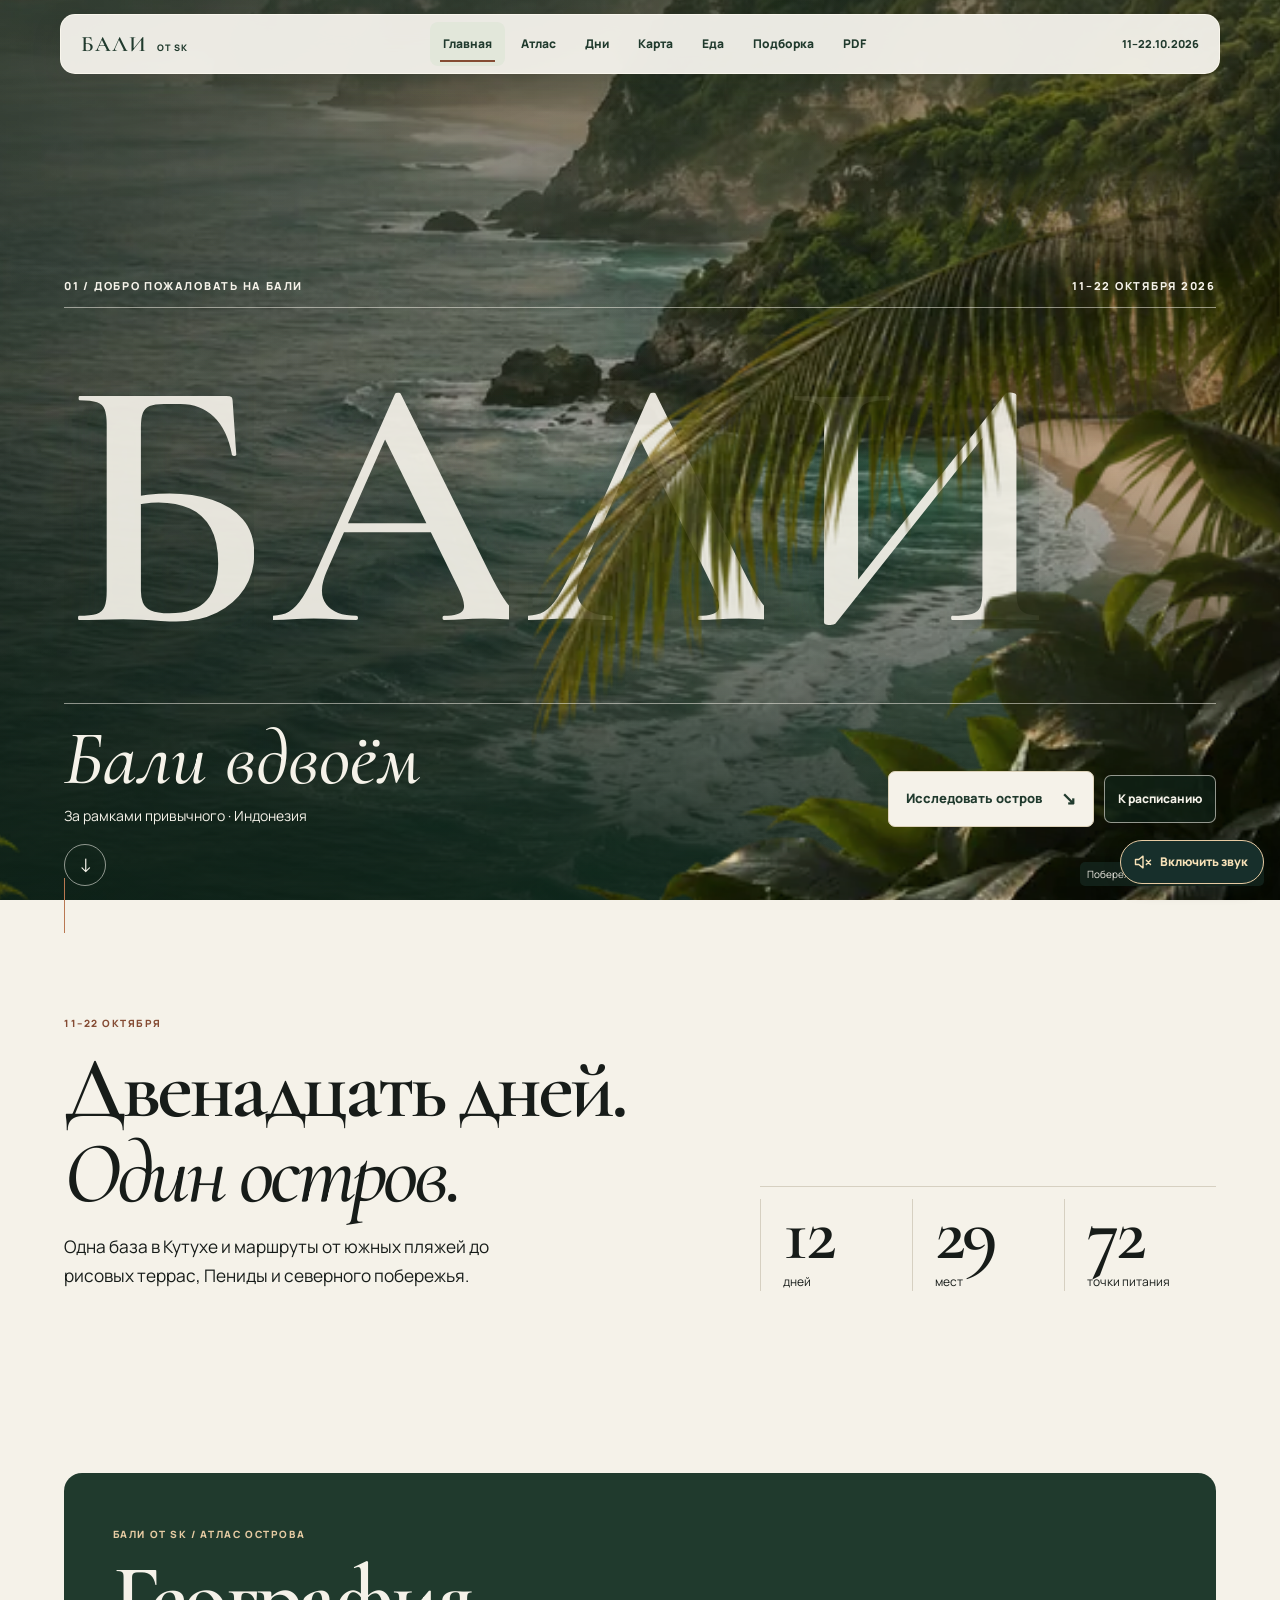
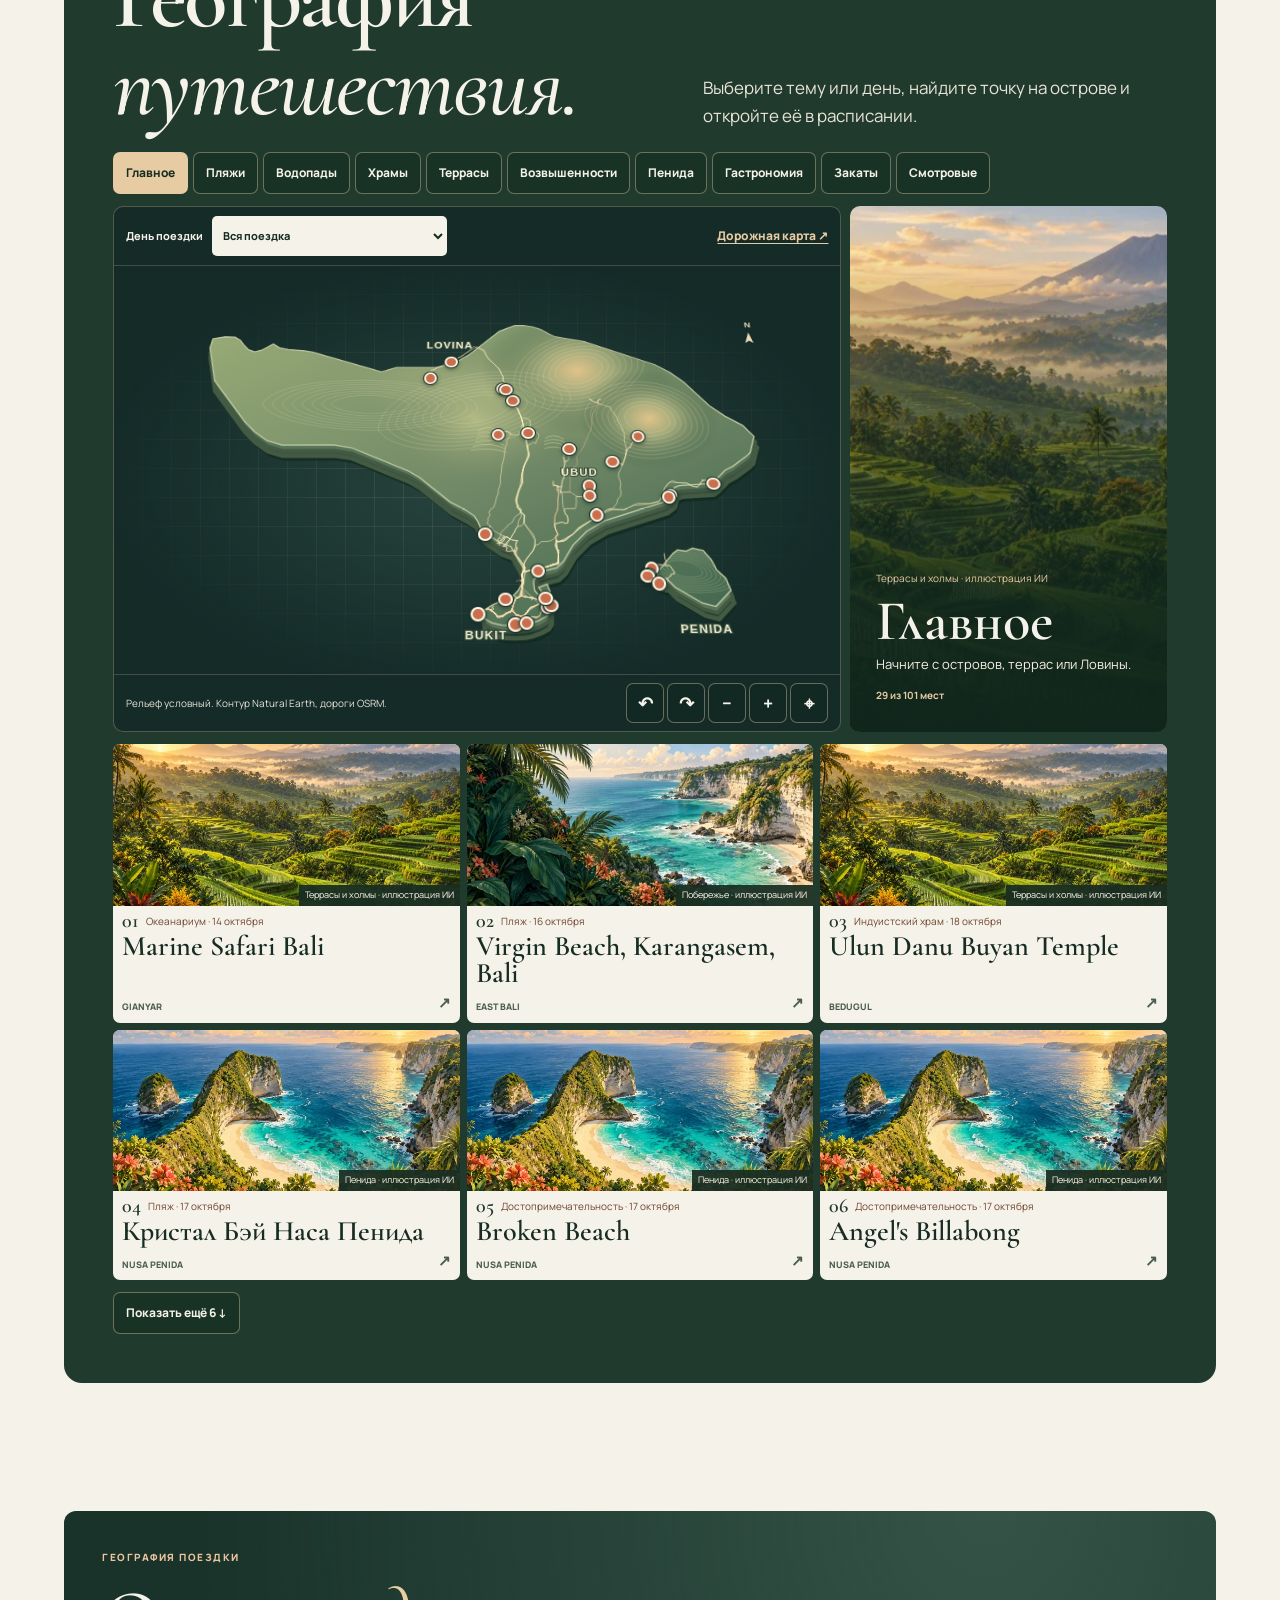
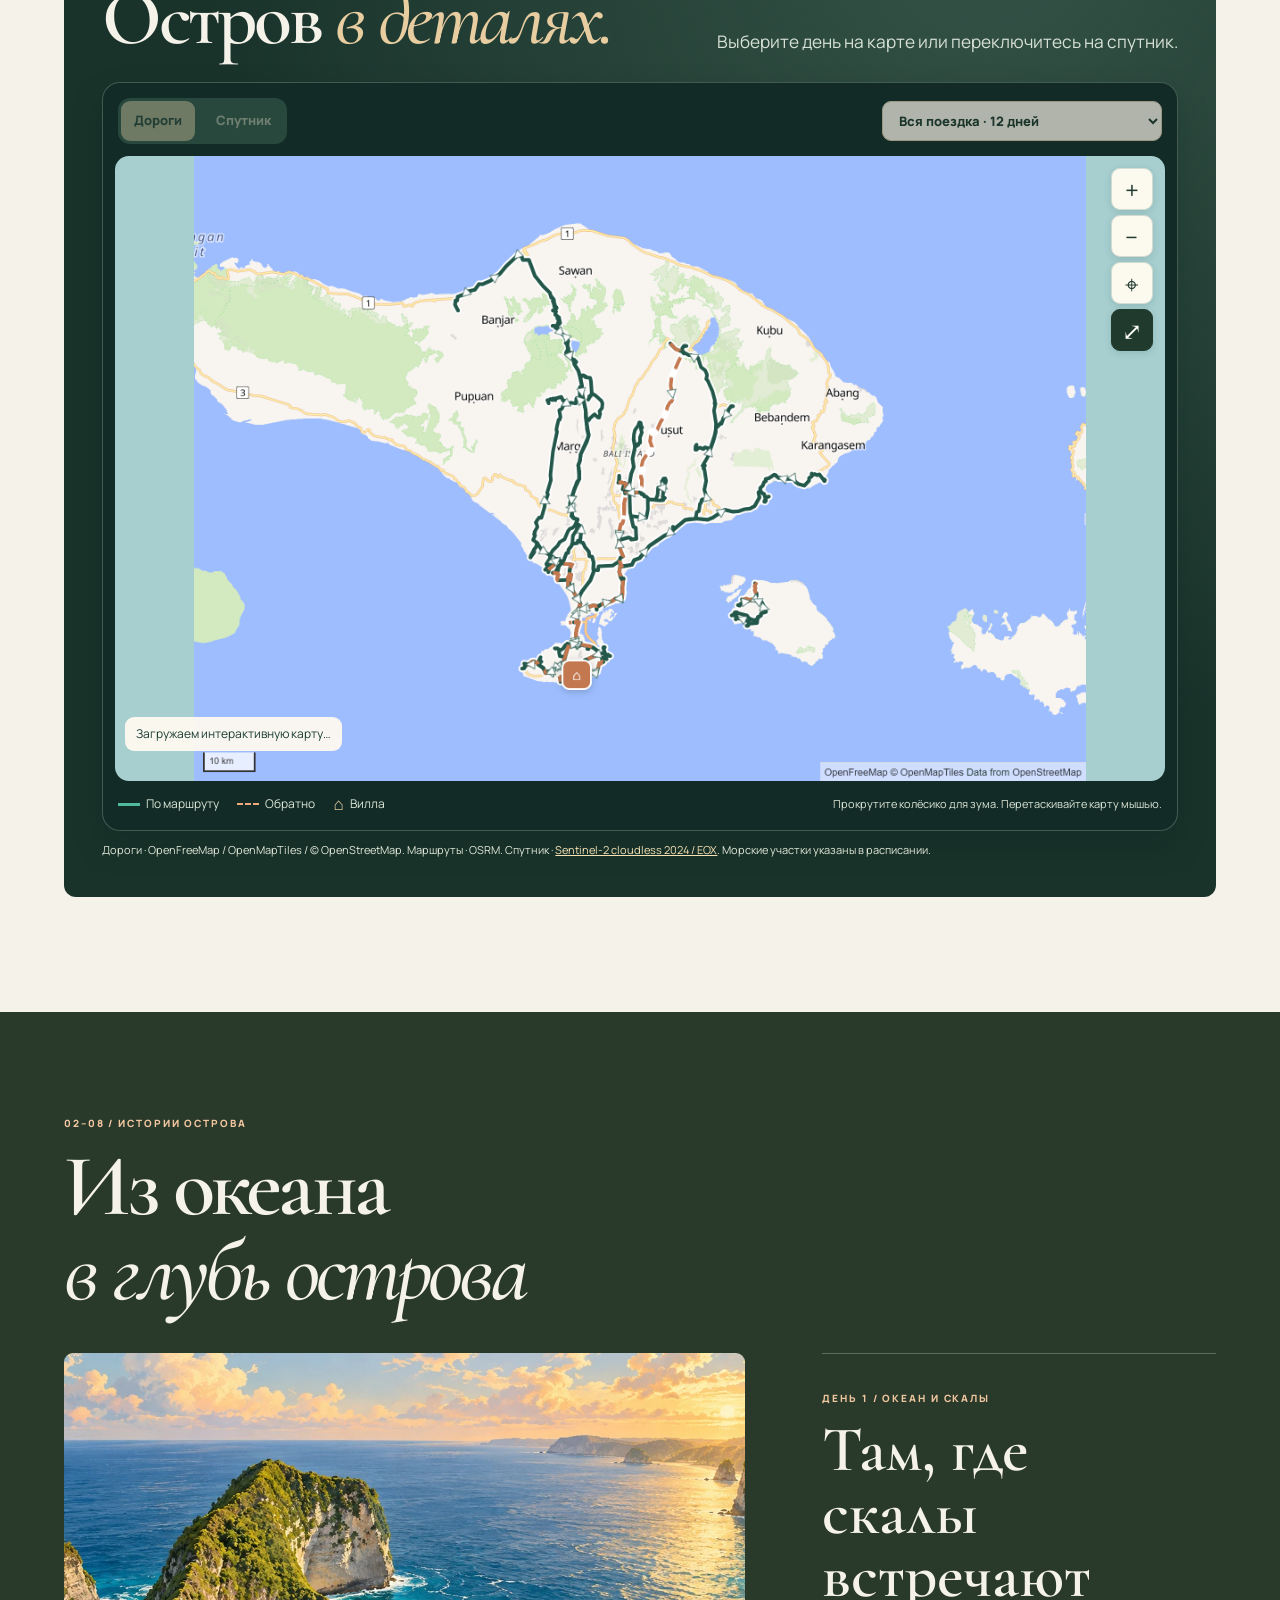
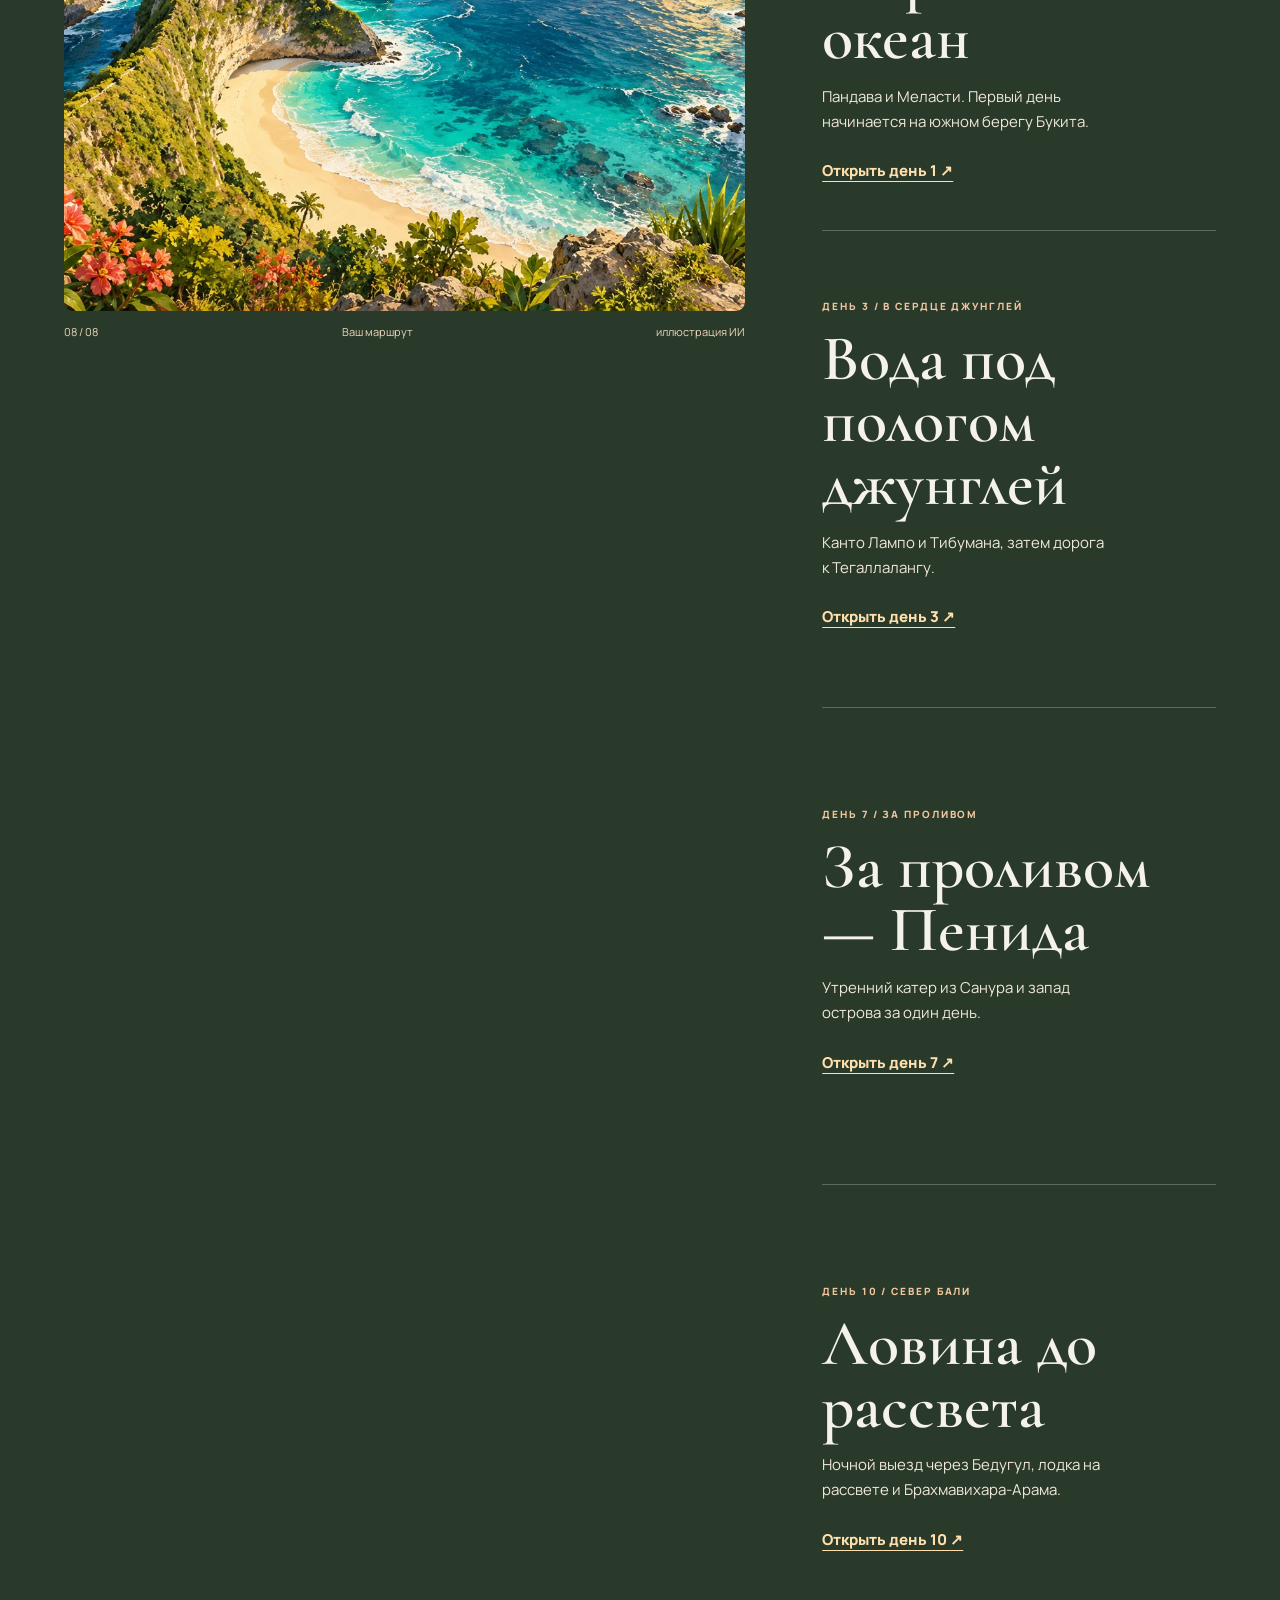
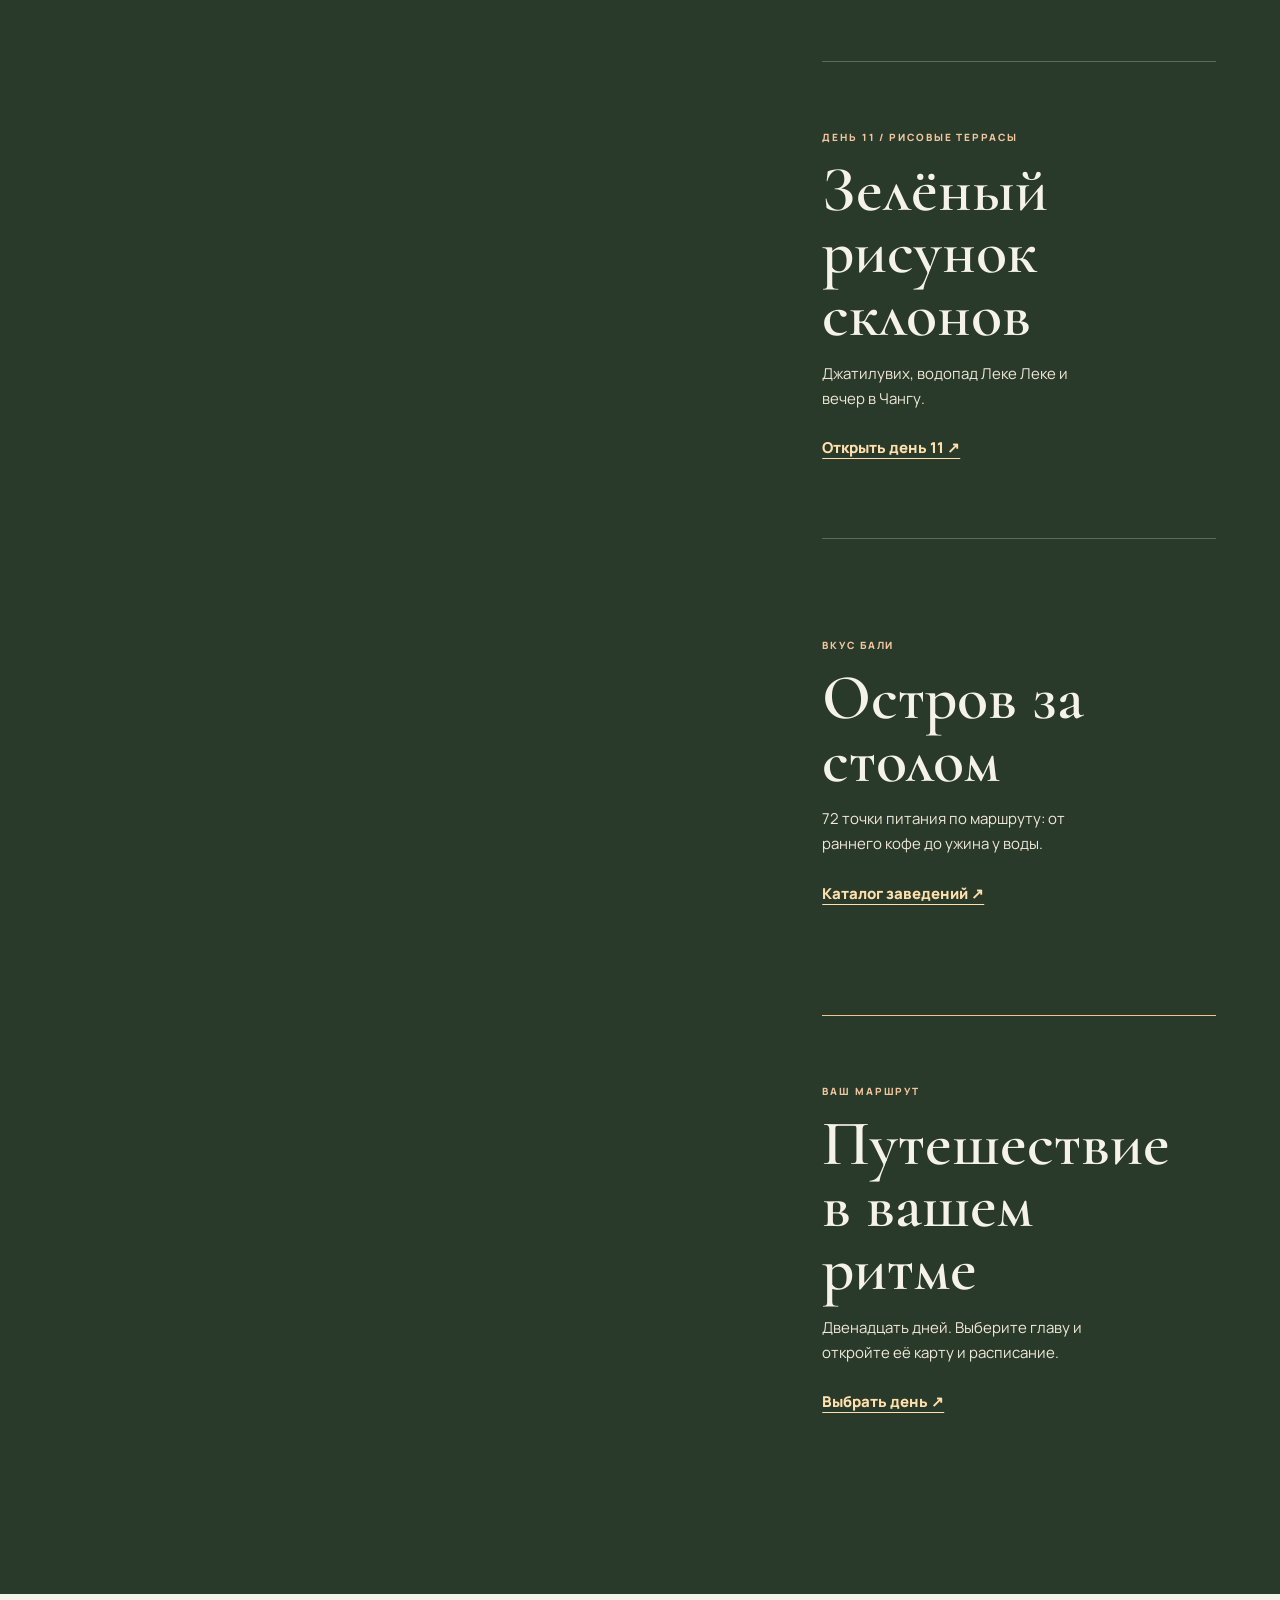
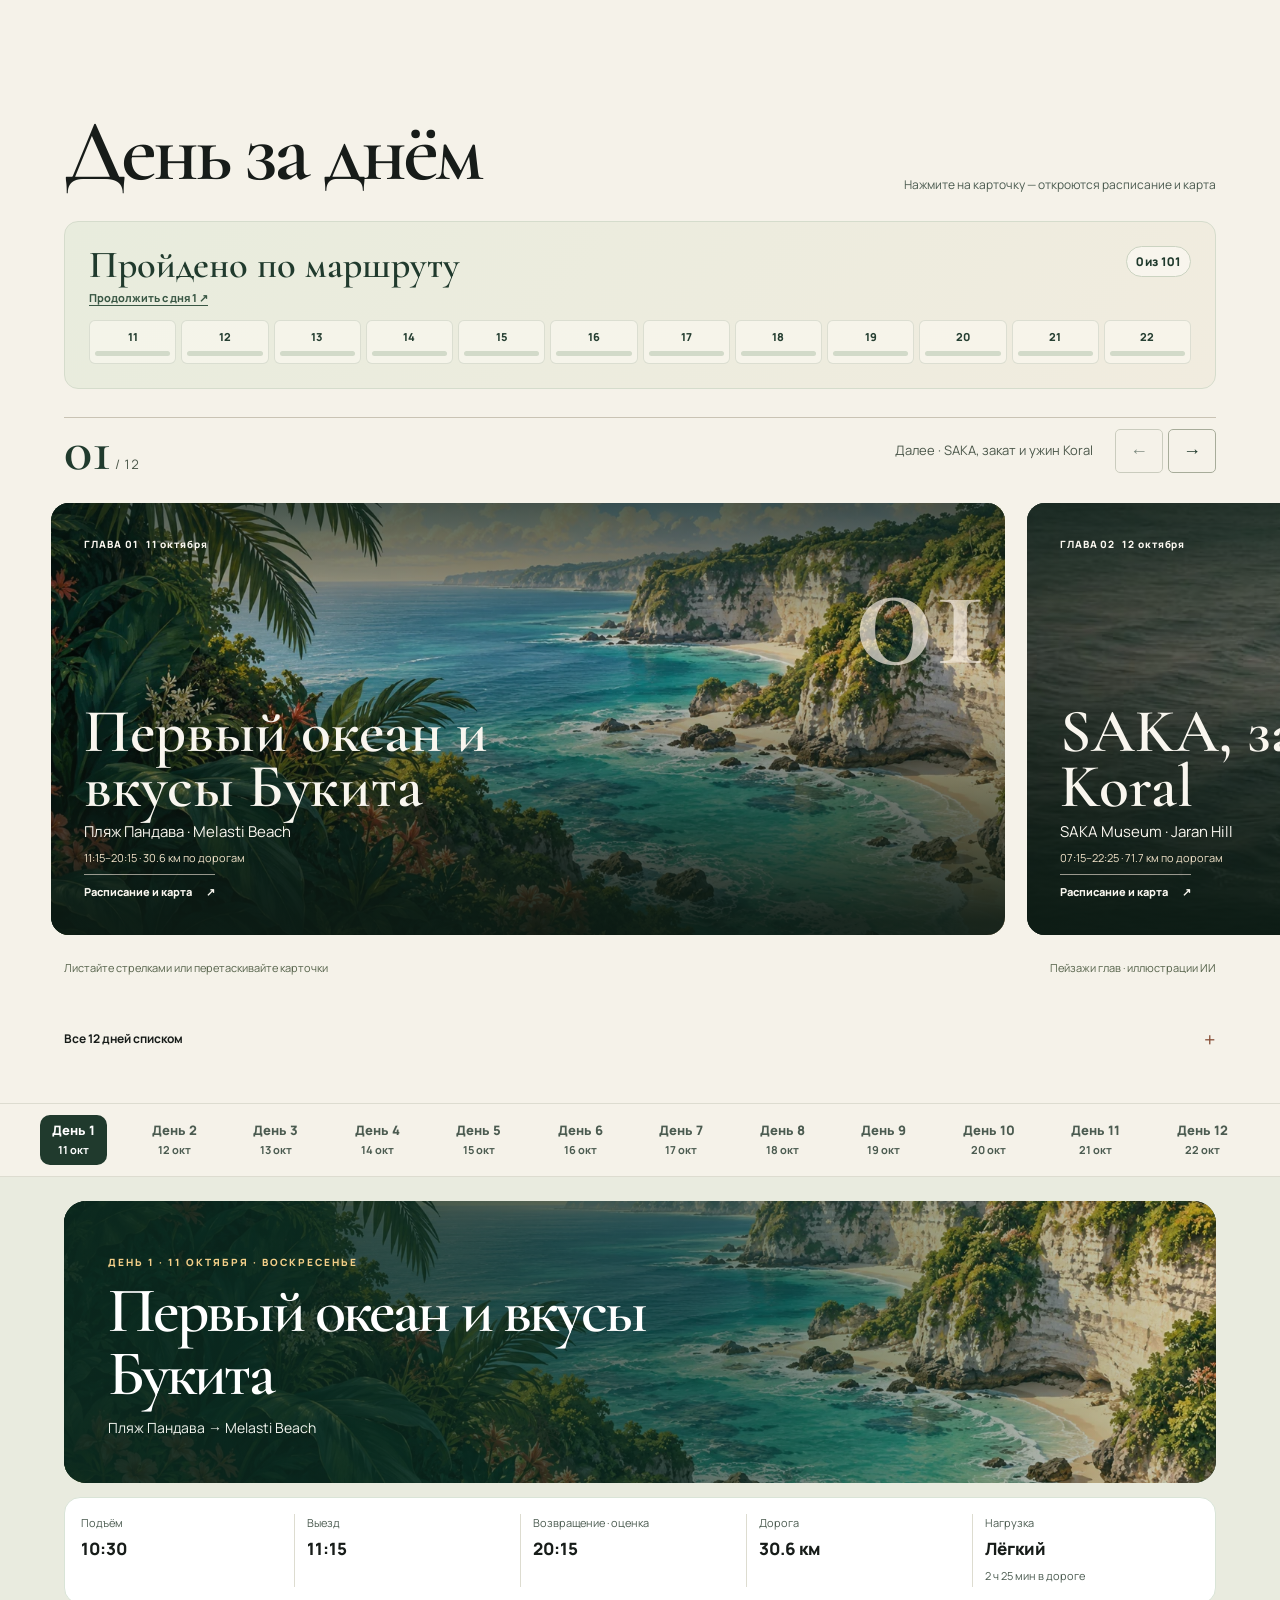
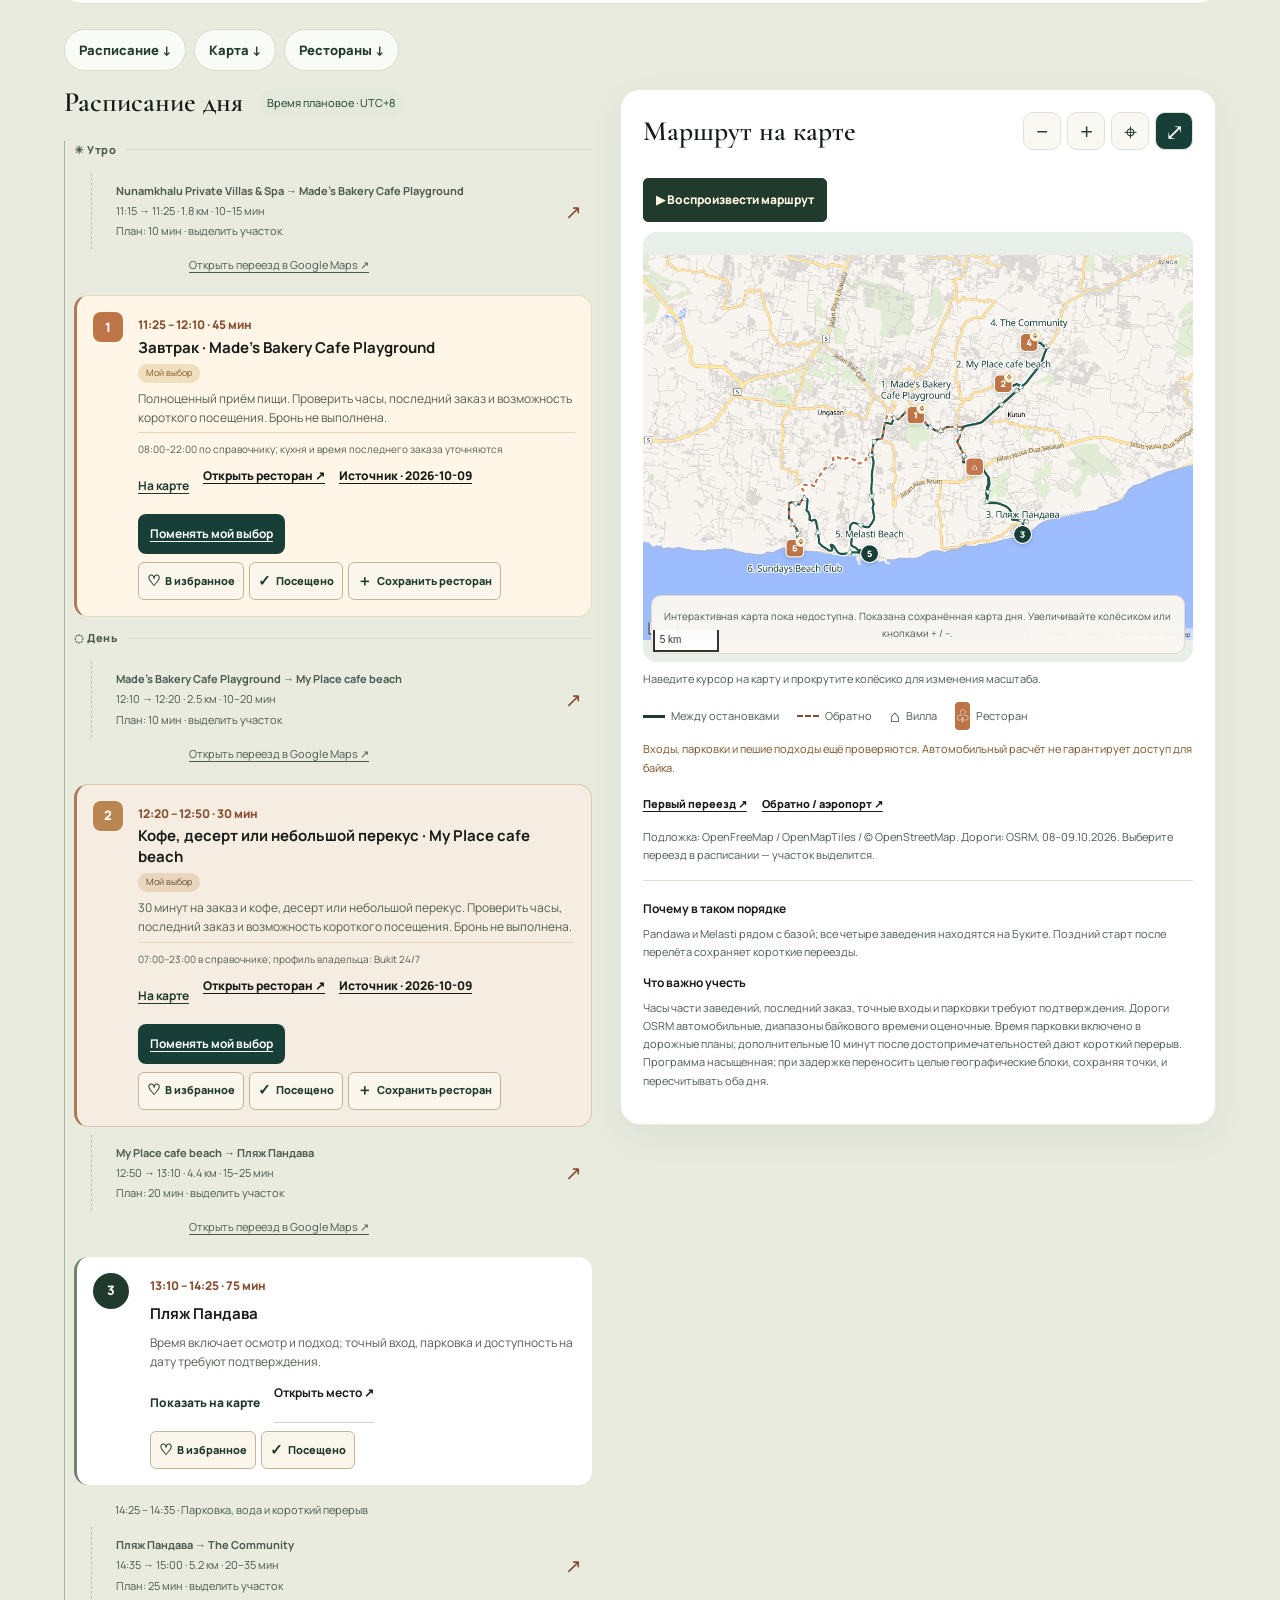
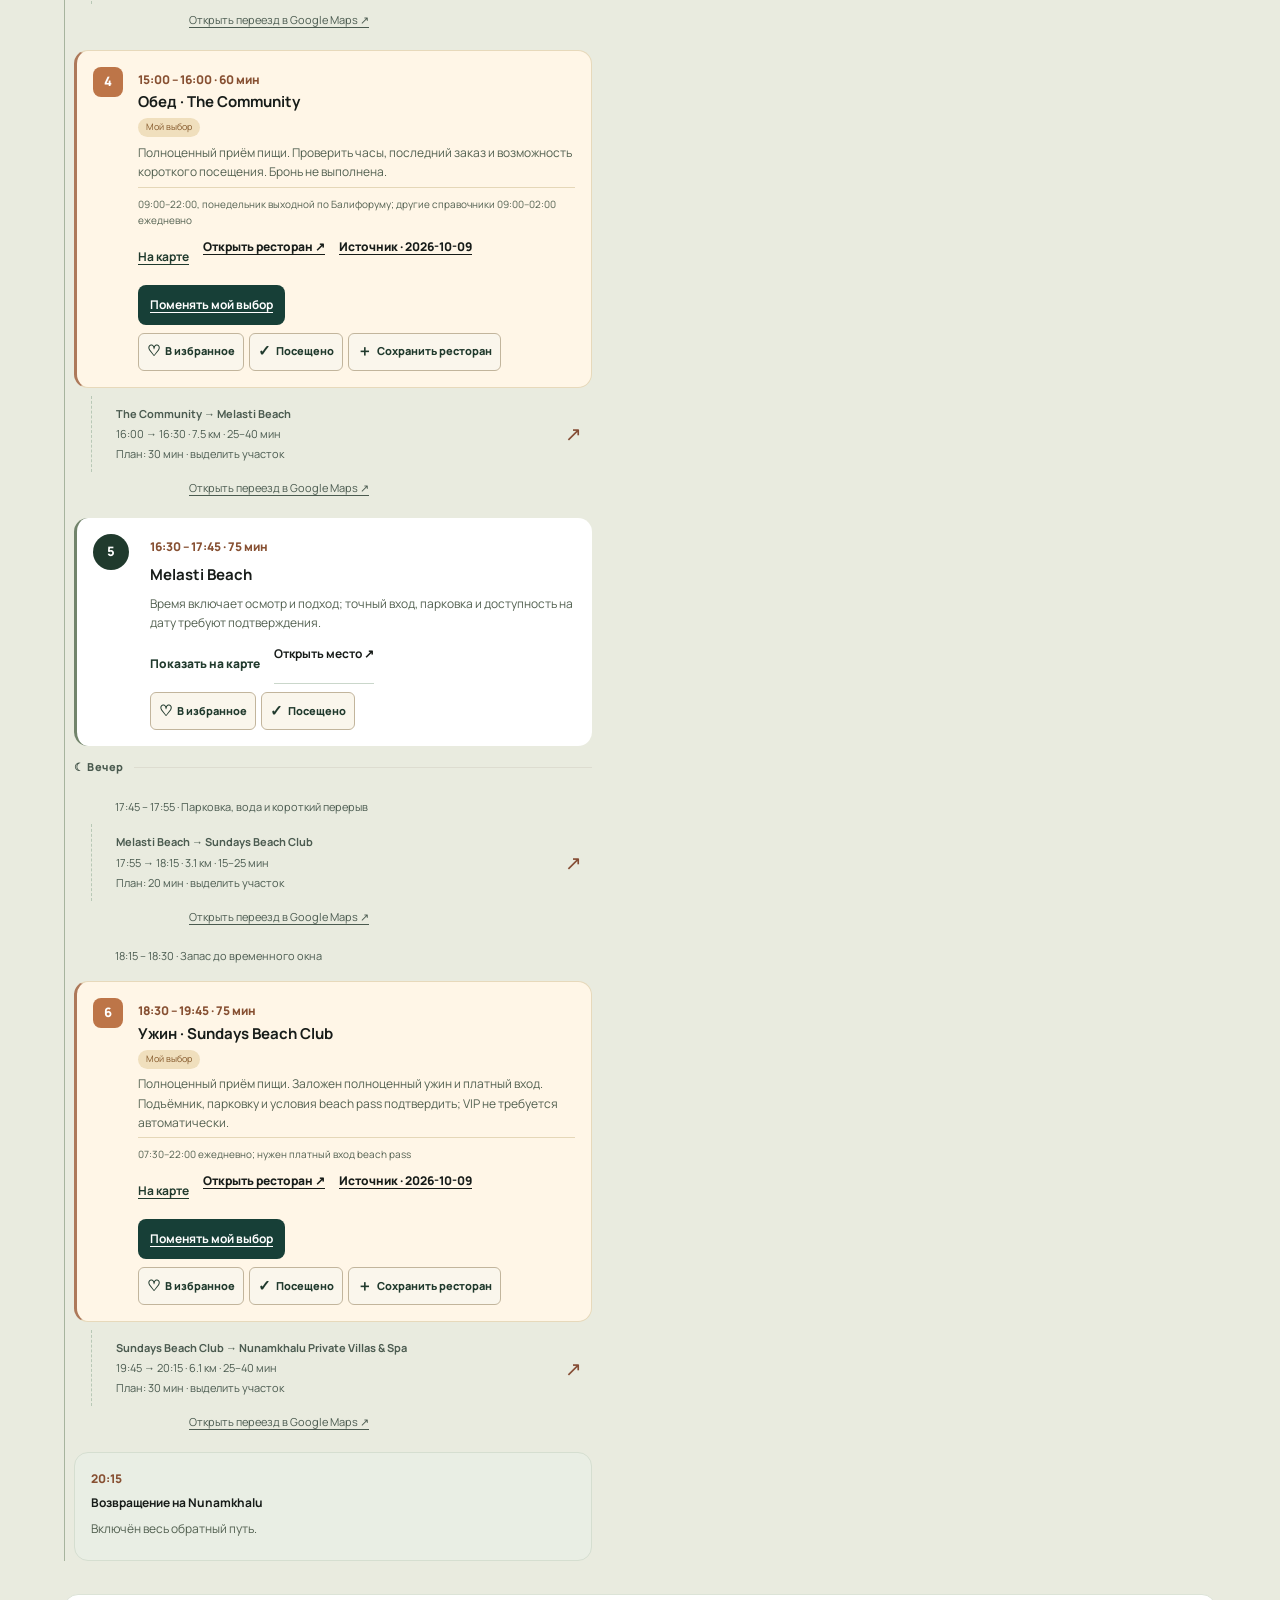
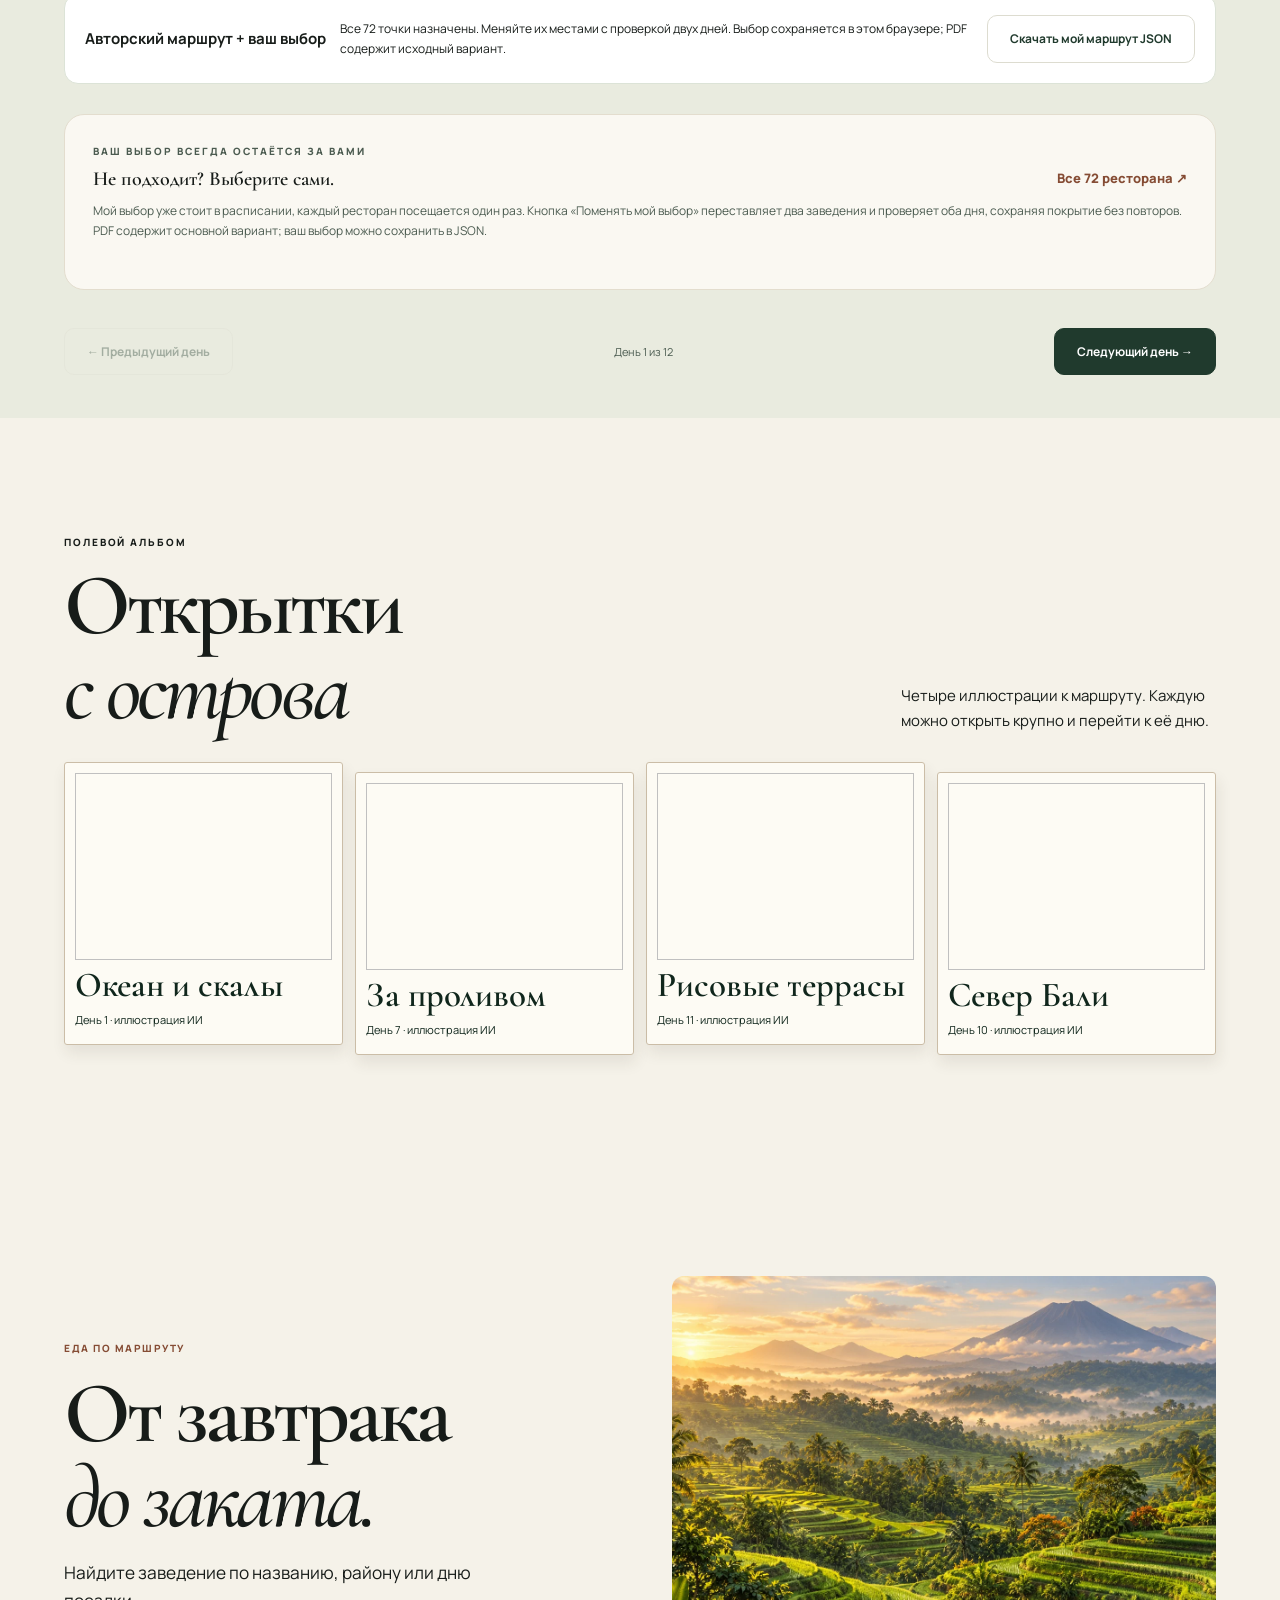
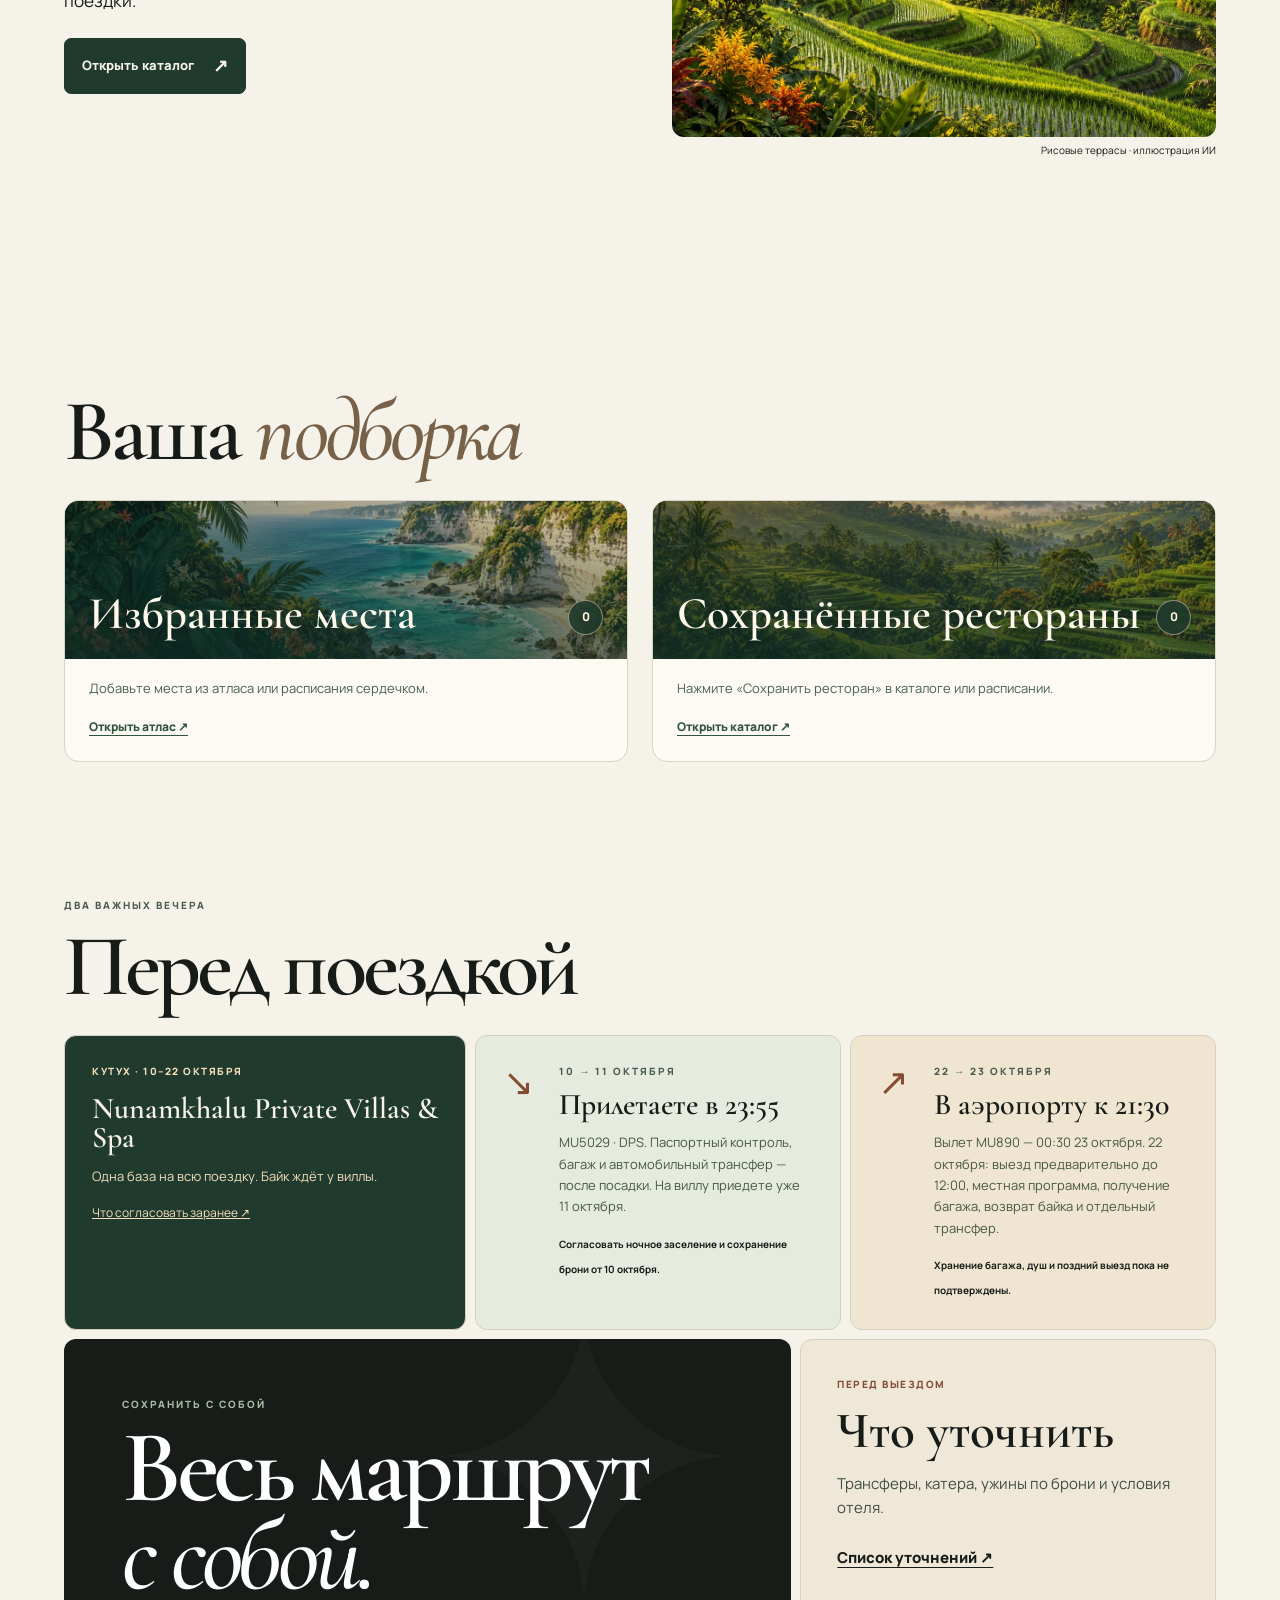
==== commit c5dcf490: "Remove wheel navigation from the day carousel" ====
--- a/index.html
+++ b/index.html
@@ -1,4 +1,4 @@
-<!doctype html><html lang="ru"><head><meta charset="utf-8"><meta name="viewport" content="width=device-width,initial-scale=1,viewport-fit=cover"><meta name="theme-color" content="#23392B"><title>Бали от SK · Путеводитель</title><meta name="description" content="Личный маршрут по Бали: 12 дней, расписание, дорожные карты и иллюстрации."><link rel="icon" href="data:image/svg+xml,%3Csvg xmlns='http://www.w3.org/2000/svg' viewBox='0 0 40 40'%3E%3Crect width='40' height='40' rx='12' fill='%23173f37'/%3E%3Cpath d='M9 29Q18 8 31 13Q28 26 9 29' fill='%23e9b661'/%3E%3C/svg%3E"><link rel="preload" as="image" href="assets/bukit-journal-mobile.avif" type="image/avif" media="(max-width: 760px)" fetchpriority="high"><link rel="preload" as="image" href="assets/bukit-journal.avif" type="image/avif" media="(min-width: 761px)" fetchpriority="high"><link rel="stylesheet" href="assets/fonts/fonts.css"><link rel="stylesheet" href="guide.css?v=all72-v2"><link rel="stylesheet" href="editorial.css?v=overview1"><link rel="stylesheet" href="experience.css?v=audit1"><script src="bali-audio.js?v=entry1" defer></script><script src="experience.js?v=ru1" defer></script><script src="trip-overview-map.js?v=map-room1" defer></script><script src="guide.js?v=ru1" defer></script><link rel="stylesheet" href="beyond.css?v=map-room1"><link rel="stylesheet" href="beyond-atlas.css?v=atlas2" media="print" onload="this.media='all'"><noscript><link rel="stylesheet" href="beyond-atlas.css?v=atlas2"></noscript><link rel="stylesheet" href="beyond-film.css?v=rail3" media="print" onload="this.media='all'"><noscript><link rel="stylesheet" href="beyond-film.css?v=rail3"></noscript><link rel="stylesheet" href="beyond-passport.css?v=journey1" media="print" onload="this.media='all'"><noscript><link rel="stylesheet" href="beyond-passport.css?v=journey1"></noscript><script src="beyond-passport.js?v=map-room1" defer></script><script src="beyond-atlas.js?v=atlas2" defer></script><script src="beyond-film.js?v=rail3" defer></script><script src="beyond.js?v=chapter-order1" defer></script></head>
+<!doctype html><html lang="ru"><head><meta charset="utf-8"><meta name="viewport" content="width=device-width,initial-scale=1,viewport-fit=cover"><meta name="theme-color" content="#23392B"><title>Бали от SK · Путеводитель</title><meta name="description" content="Личный маршрут по Бали: 12 дней, расписание, дорожные карты и иллюстрации."><link rel="icon" href="data:image/svg+xml,%3Csvg xmlns='http://www.w3.org/2000/svg' viewBox='0 0 40 40'%3E%3Crect width='40' height='40' rx='12' fill='%23173f37'/%3E%3Cpath d='M9 29Q18 8 31 13Q28 26 9 29' fill='%23e9b661'/%3E%3C/svg%3E"><link rel="preload" as="image" href="assets/bukit-journal-mobile.avif" type="image/avif" media="(max-width: 760px)" fetchpriority="high"><link rel="preload" as="image" href="assets/bukit-journal.avif" type="image/avif" media="(min-width: 761px)" fetchpriority="high"><link rel="stylesheet" href="assets/fonts/fonts.css"><link rel="stylesheet" href="guide.css?v=all72-v2"><link rel="stylesheet" href="editorial.css?v=overview1"><link rel="stylesheet" href="experience.css?v=audit1"><script src="bali-audio.js?v=entry1" defer></script><script src="experience.js?v=ru1" defer></script><script src="trip-overview-map.js?v=map-room1" defer></script><script src="guide.js?v=ru1" defer></script><link rel="stylesheet" href="beyond.css?v=map-room1"><link rel="stylesheet" href="beyond-atlas.css?v=atlas2" media="print" onload="this.media='all'"><noscript><link rel="stylesheet" href="beyond-atlas.css?v=atlas2"></noscript><link rel="stylesheet" href="beyond-film.css?v=rail4" media="print" onload="this.media='all'"><noscript><link rel="stylesheet" href="beyond-film.css?v=rail4"></noscript><link rel="stylesheet" href="beyond-passport.css?v=journey1" media="print" onload="this.media='all'"><noscript><link rel="stylesheet" href="beyond-passport.css?v=journey1"></noscript><script src="beyond-passport.js?v=map-room1" defer></script><script src="beyond-atlas.js?v=atlas2" defer></script><script src="beyond-film.js?v=rail4" defer></script><script src="beyond.js?v=chapter-order1" defer></script></head>
 <body class="experience beyond">
 <a class="skip-link" href="#mainContent">К содержанию</a>
 <header class="exp-masthead">
--- a/beyond-film.css
+++ b/beyond-film.css
@@ -45,6 +45,9 @@
   overscroll-behavior-inline:contain;
   -webkit-overflow-scrolling:touch;
 }
+@media (hover:hover) and (pointer:fine) {
+  .film-rail { overflow-x:hidden; }
+}
 .film-rail.is-dragging { scroll-snap-type:none;cursor:grabbing;user-select:none; }
 .film-rail.is-dragging button { cursor:grabbing; }
 .film-card {
@@ -91,7 +94,7 @@
 .film-rail-note { display:flex;justify-content:space-between;align-items:center;gap:8px 20px;flex-wrap:wrap;margin-top:7px;color:#56634b;font-size:11px; }
 .film-rail-note p { margin:0; }
 .film-rail-note p:last-child { margin-left:auto; }
-@media (pointer:coarse) { .film-wheel-hint { display:none; } }
+@media (pointer:coarse) { .film-drag-hint { display:none; } }
 #routePlayer { margin-block:3px 10px;color:#203a2d; }
 #routePlayer [hidden] { display:none!important; }
 .film-player-bar { display:flex;flex-wrap:wrap;align-items:center;gap:6px; }
--- a/beyond-film.css
+++ b/beyond-film.css
@@ -45,6 +45,9 @@
   overscroll-behavior-inline:contain;
   -webkit-overflow-scrolling:touch;
 }
+@media (hover:hover) and (pointer:fine) {
+  .film-rail { overflow-x:hidden; }
+}
 .film-rail.is-dragging { scroll-snap-type:none;cursor:grabbing;user-select:none; }
 .film-rail.is-dragging button { cursor:grabbing; }
 .film-card {
@@ -91,7 +94,7 @@
 .film-rail-note { display:flex;justify-content:space-between;align-items:center;gap:8px 20px;flex-wrap:wrap;margin-top:7px;color:#56634b;font-size:11px; }
 .film-rail-note p { margin:0; }
 .film-rail-note p:last-child { margin-left:auto; }
-@media (pointer:coarse) { .film-wheel-hint { display:none; } }
+@media (pointer:coarse) { .film-drag-hint { display:none; } }
 #routePlayer { margin-block:3px 10px;color:#203a2d; }
 #routePlayer [hidden] { display:none!important; }
 .film-player-bar { display:flex;flex-wrap:wrap;align-items:center;gap:6px; }
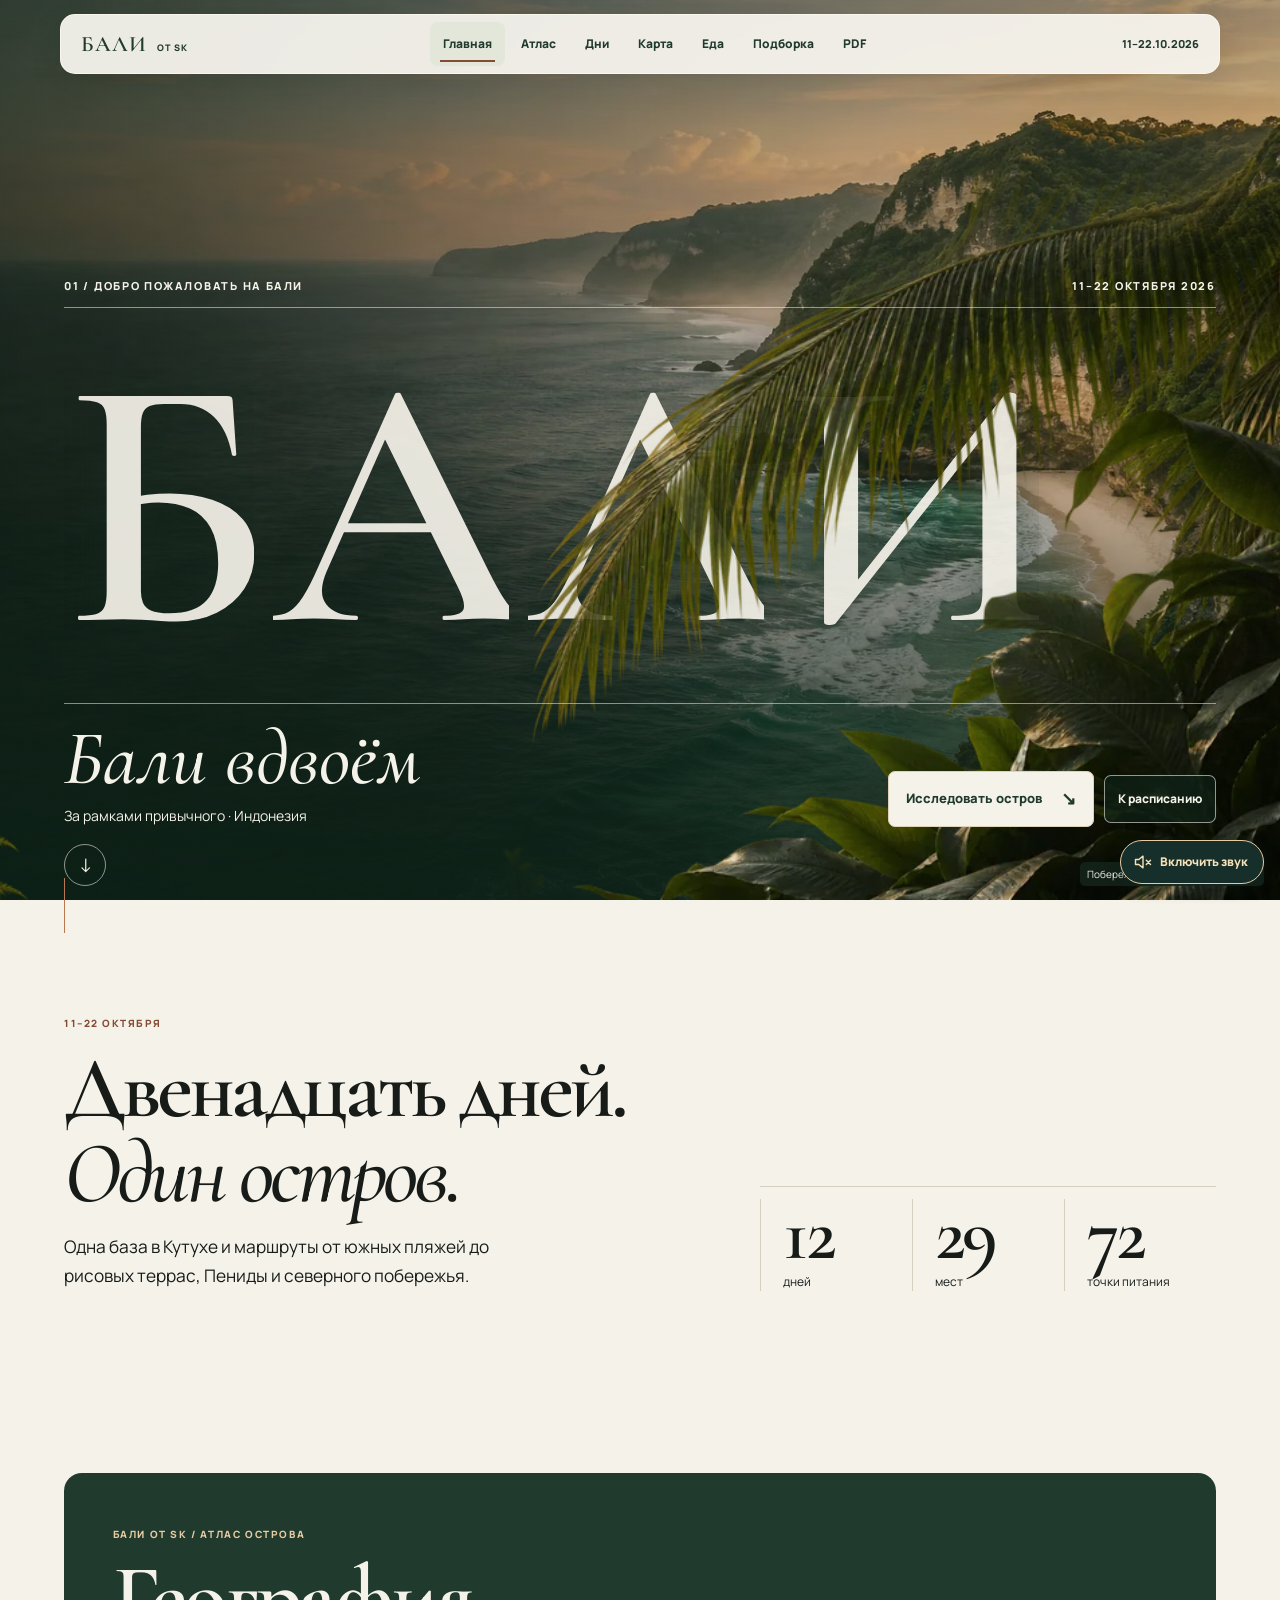
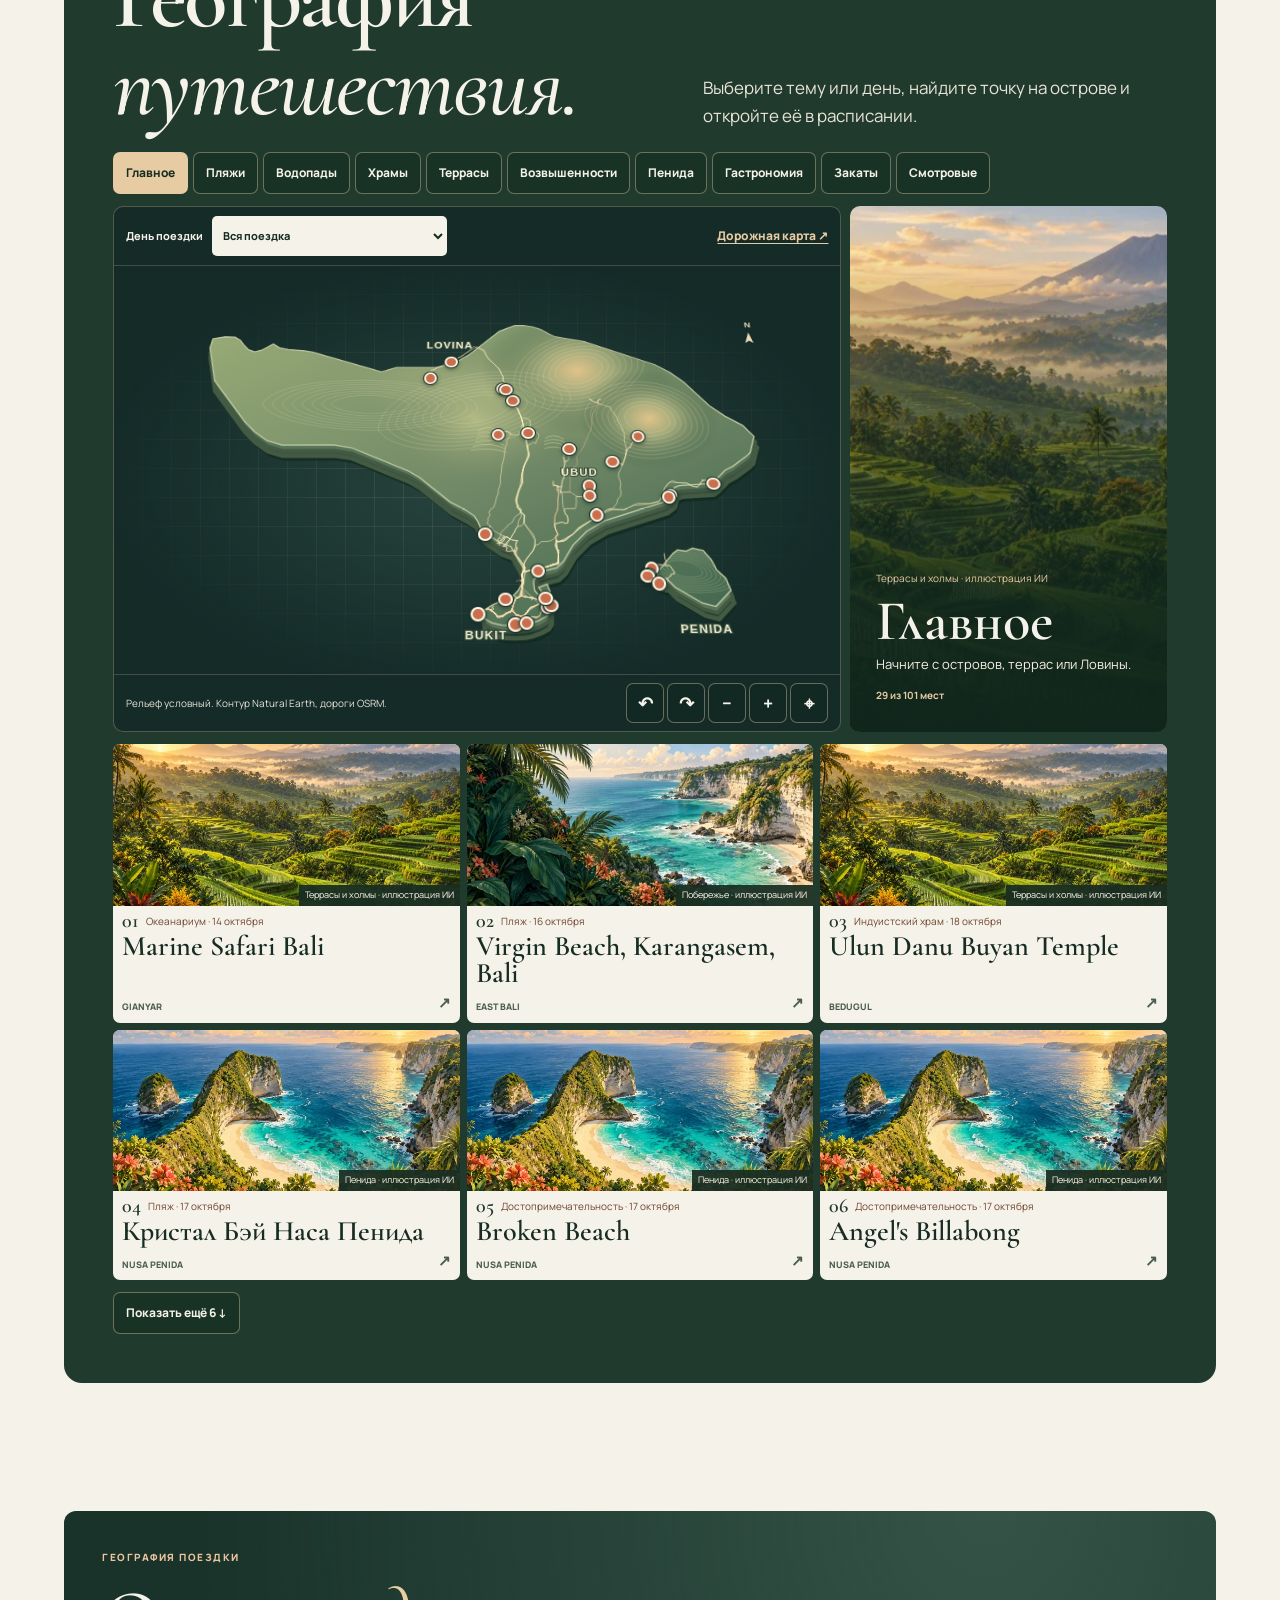
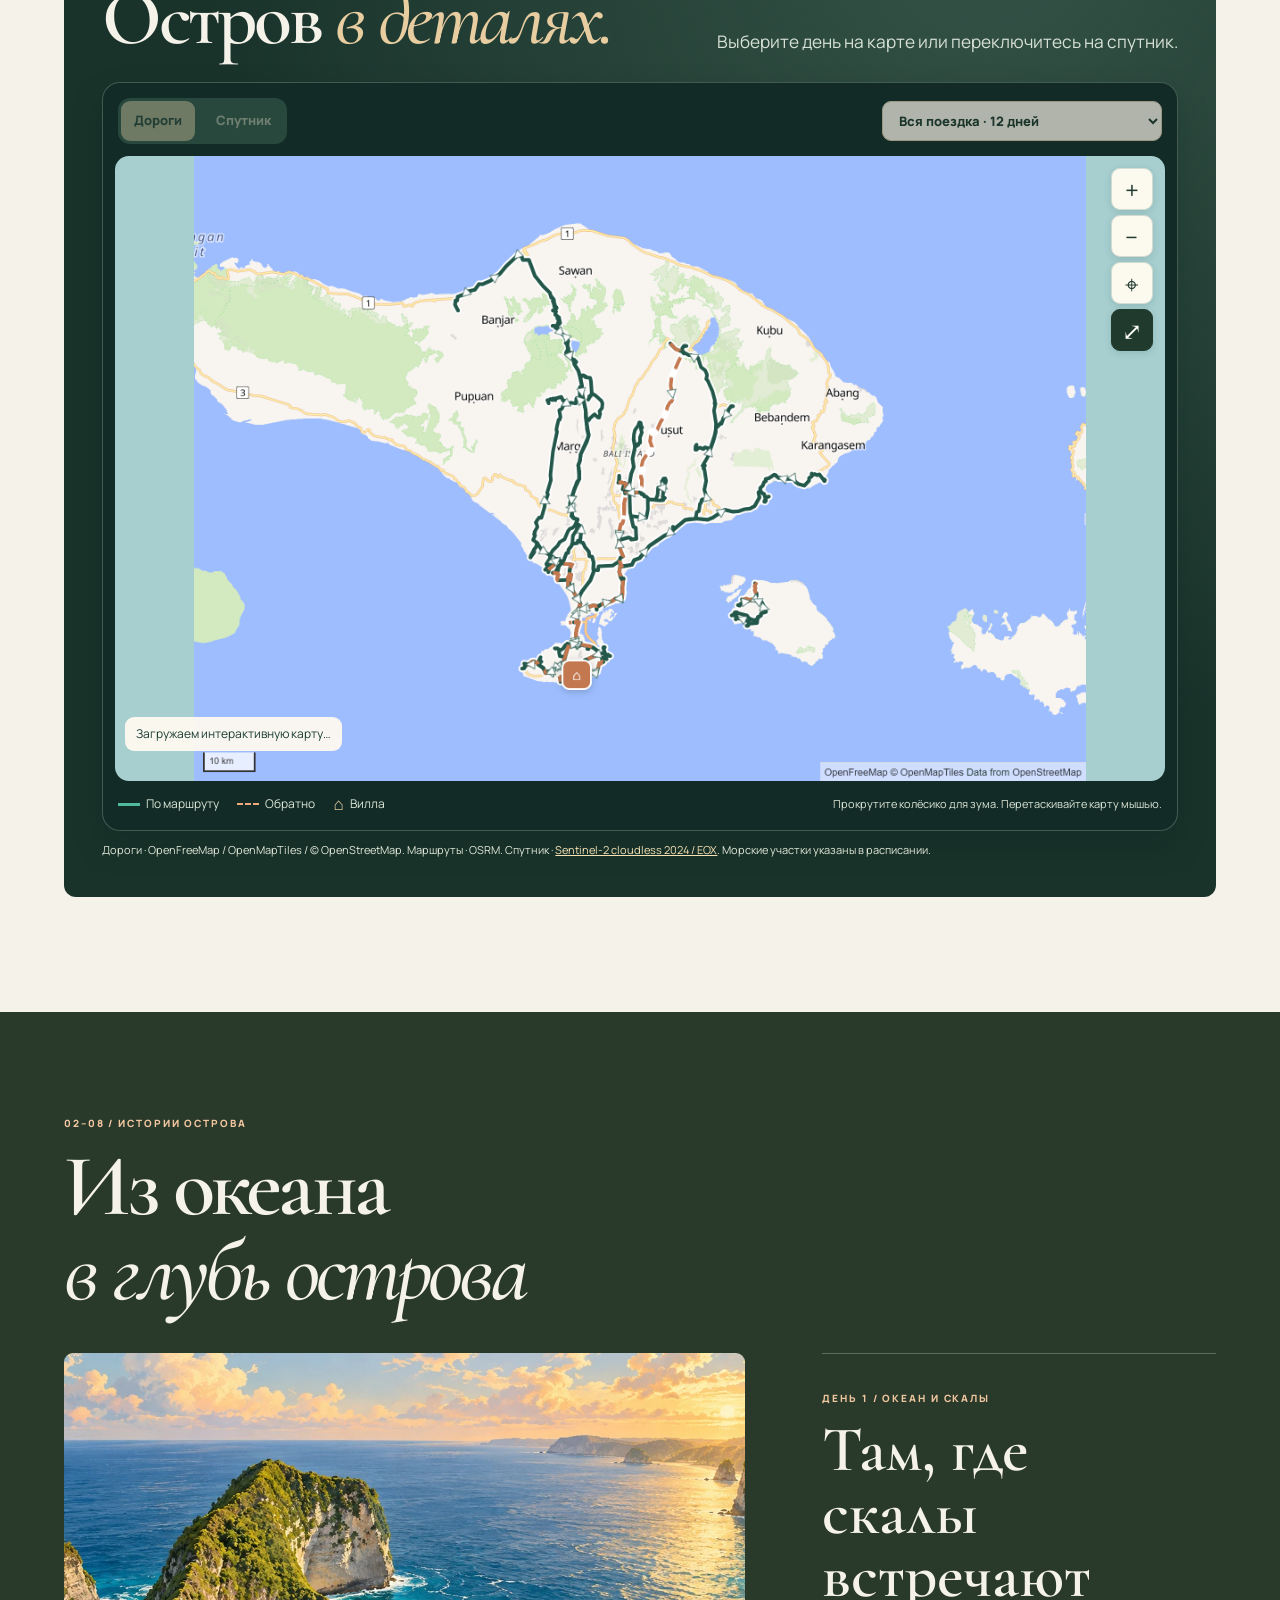
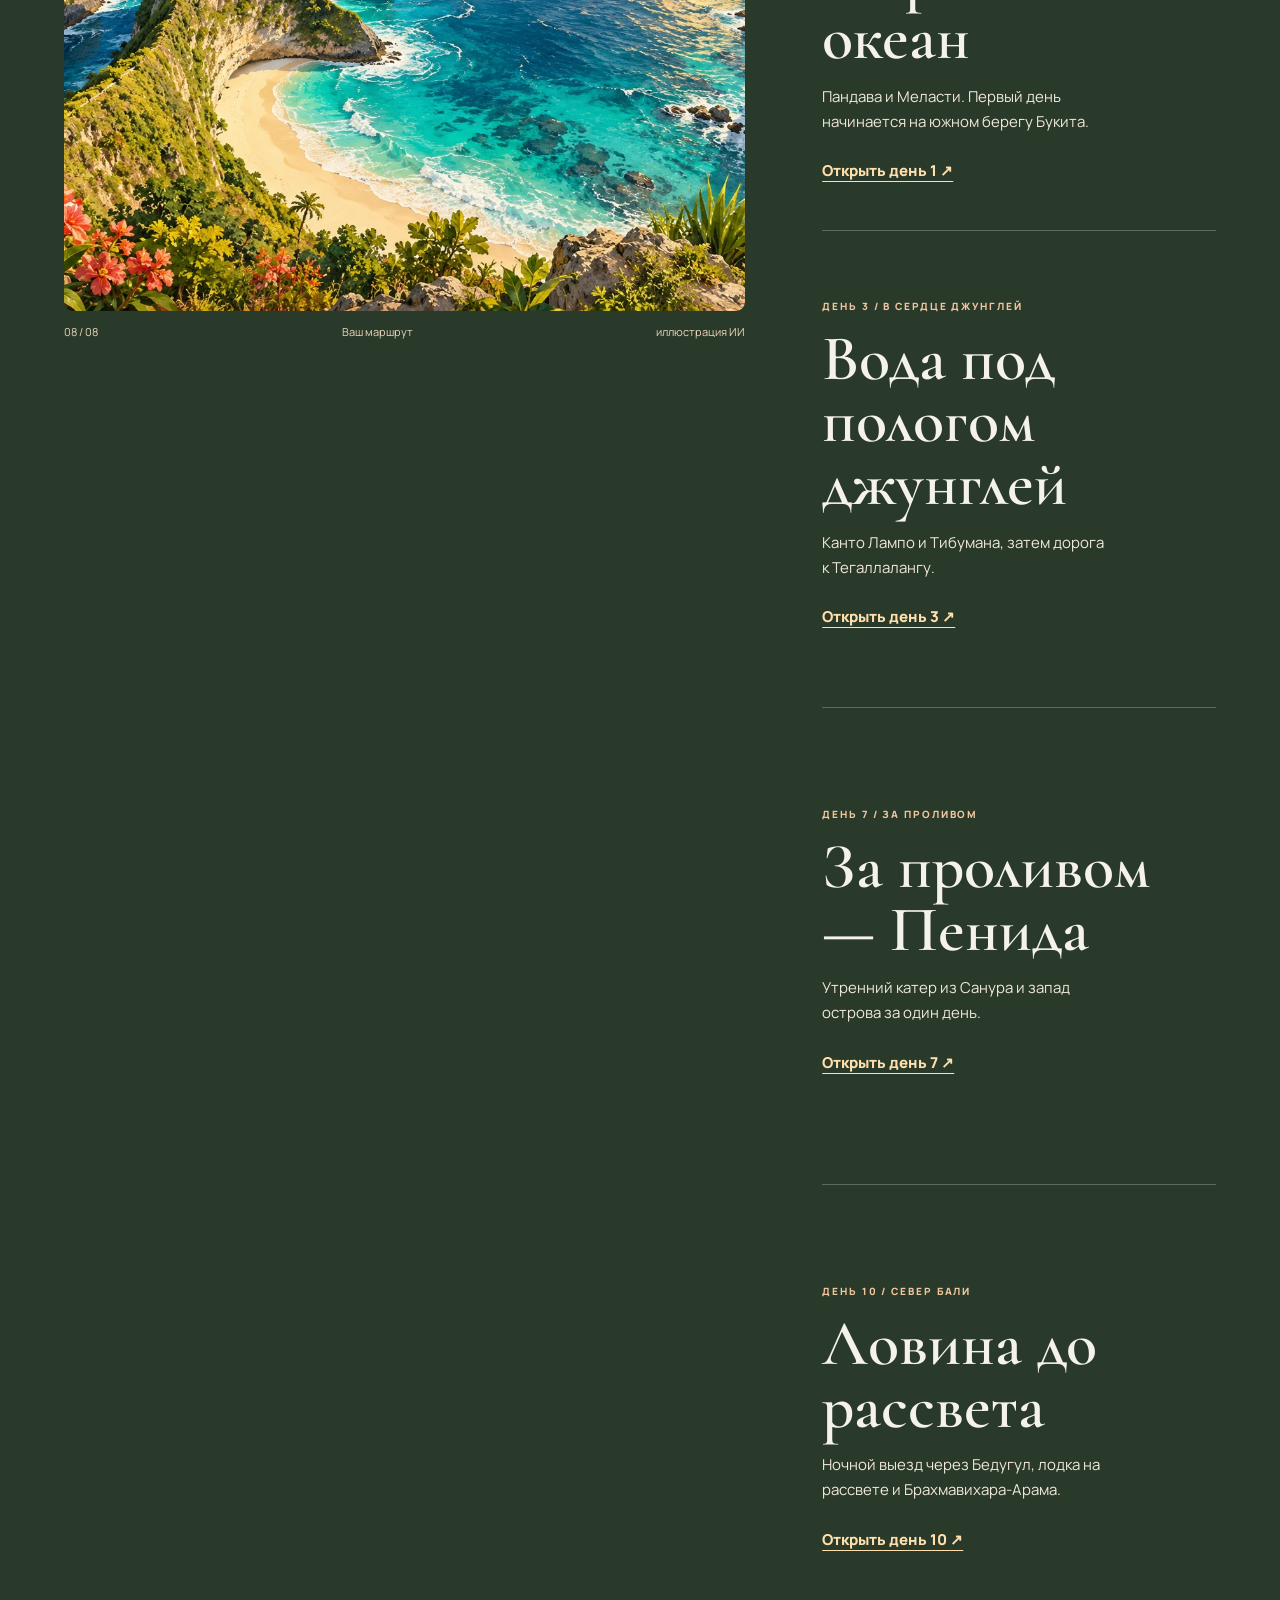
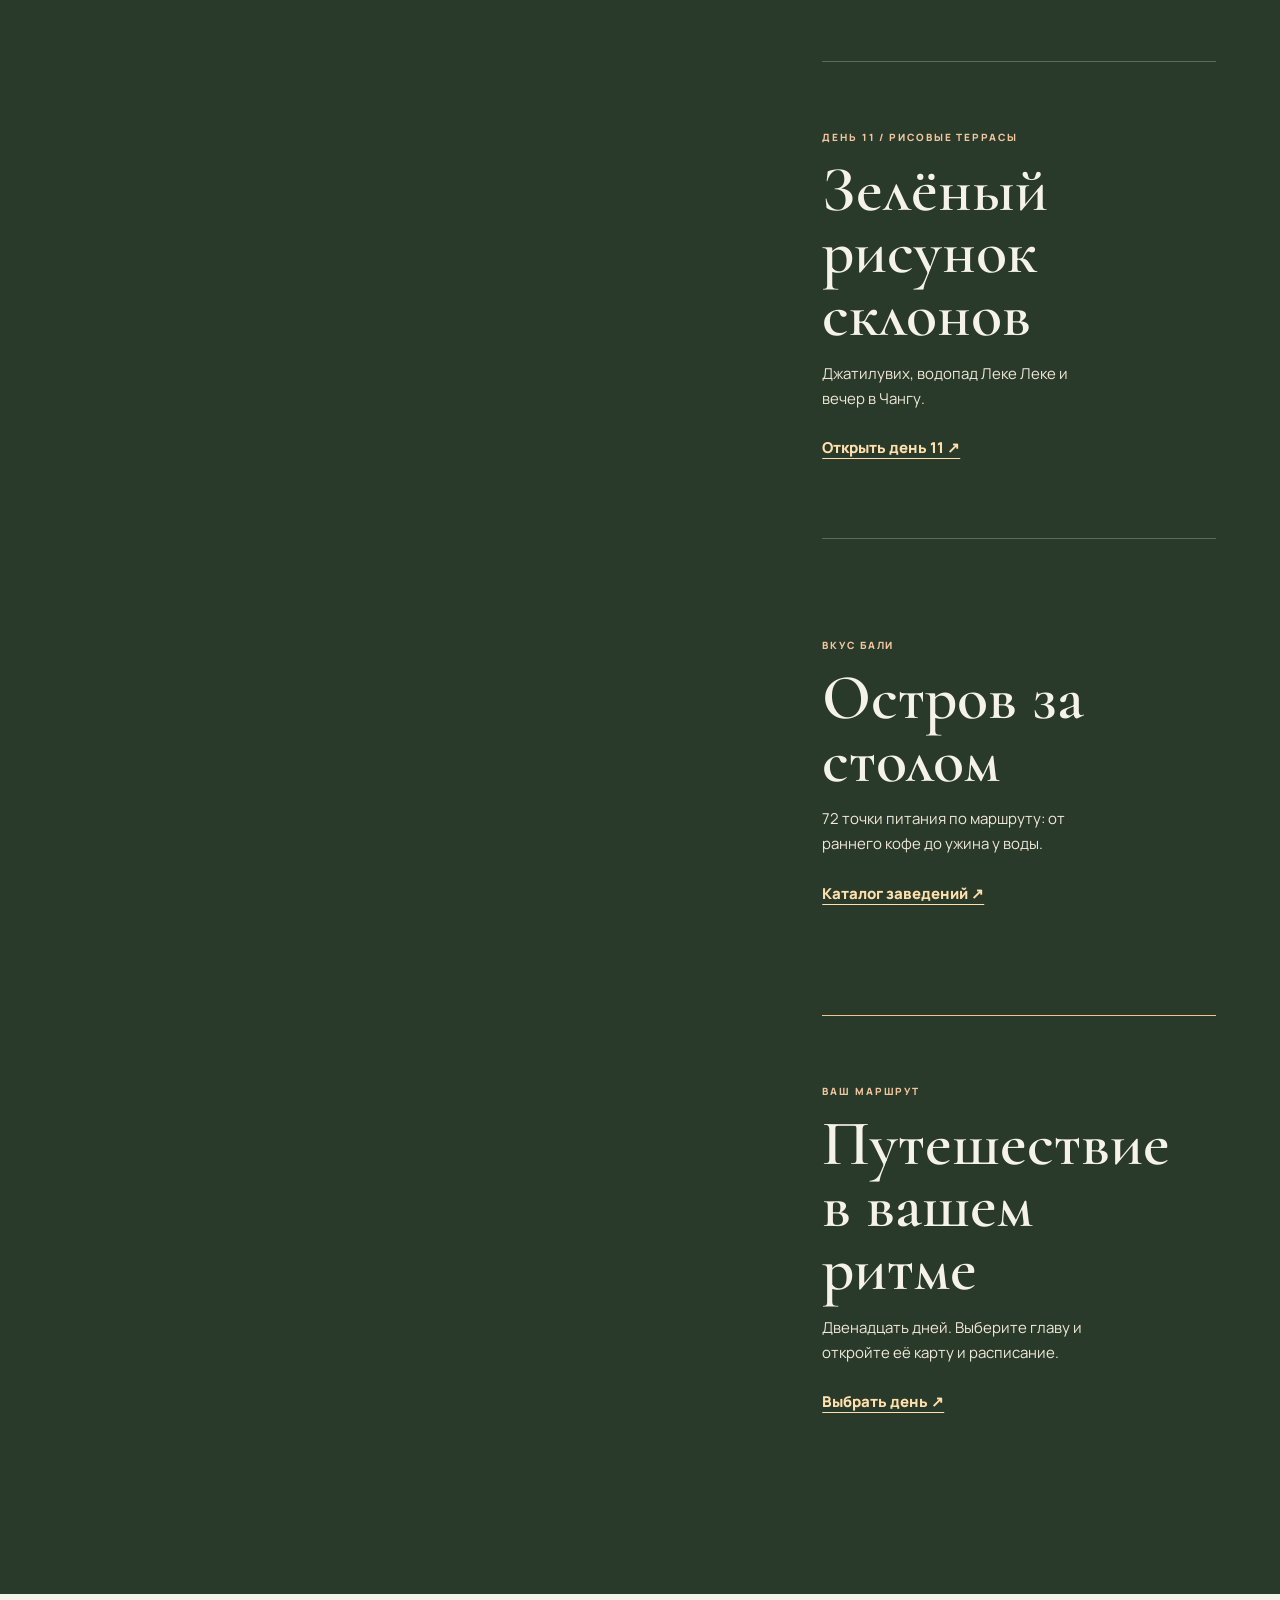
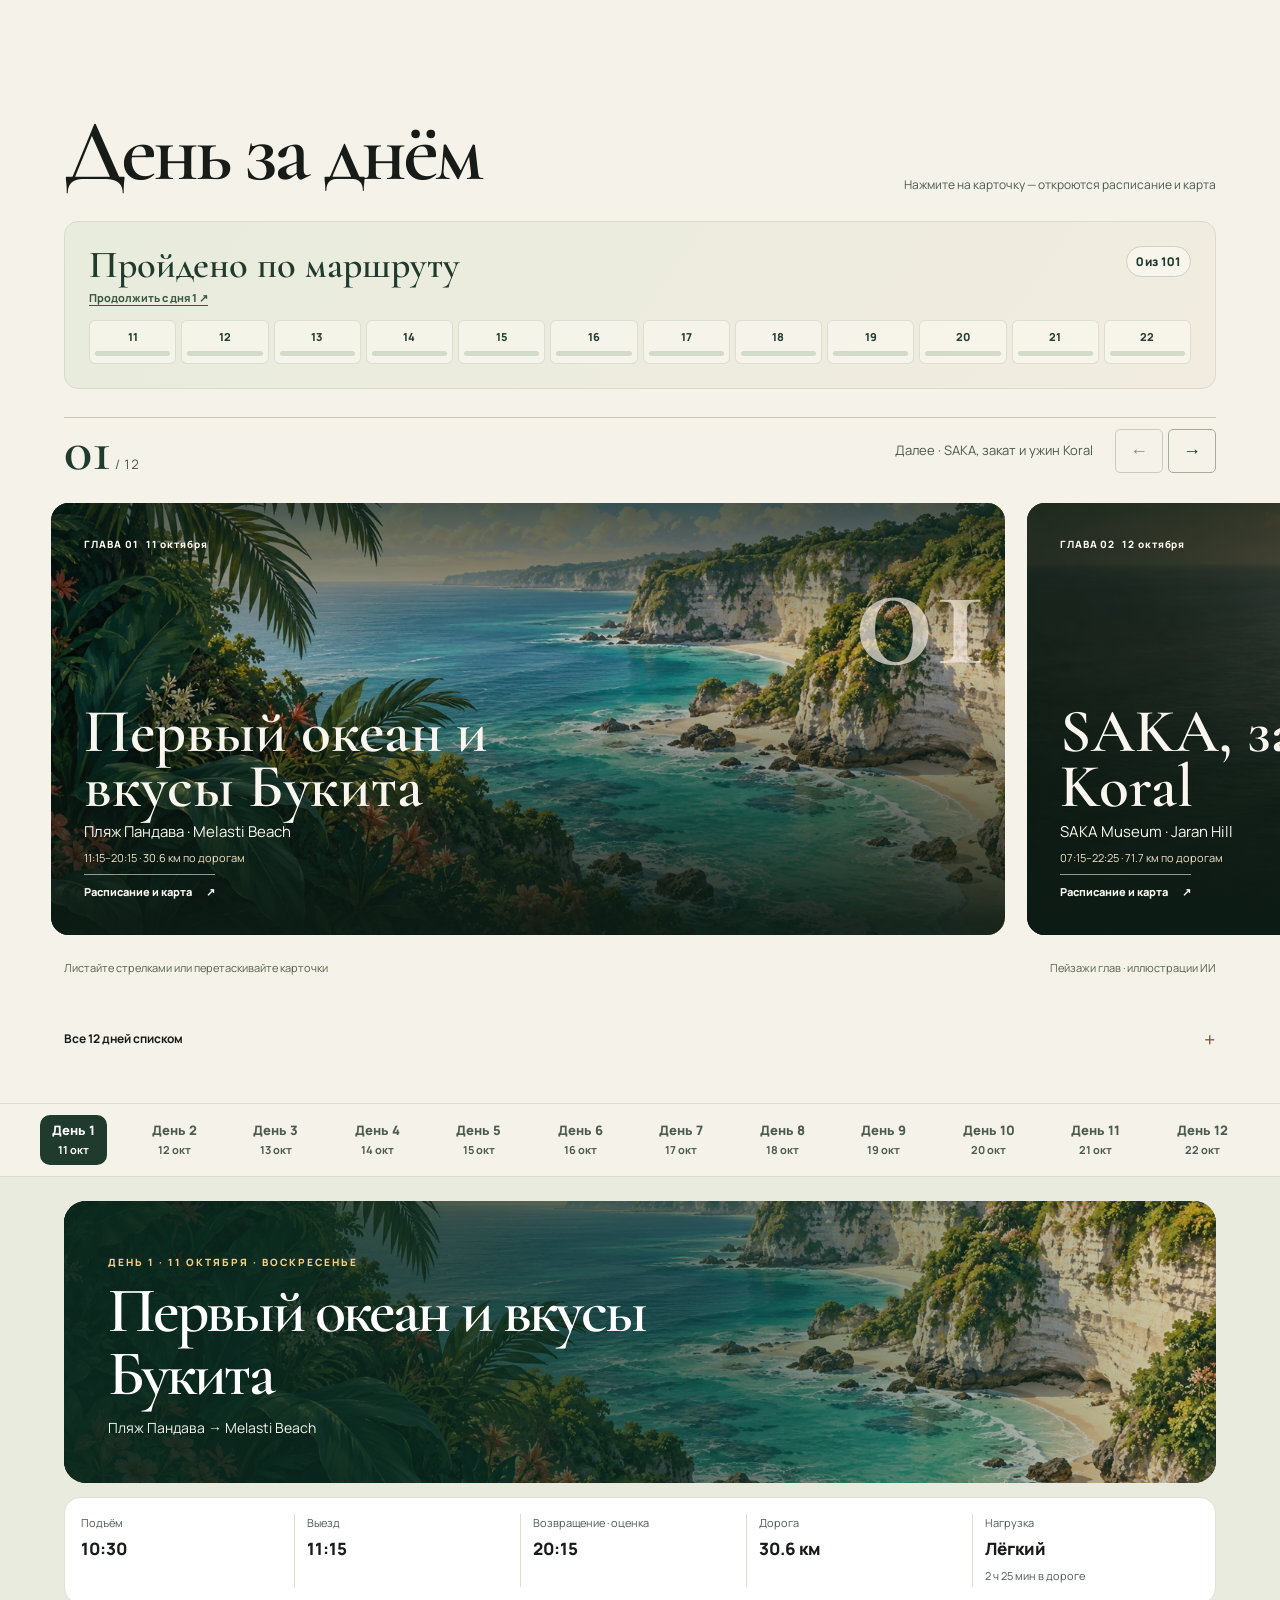
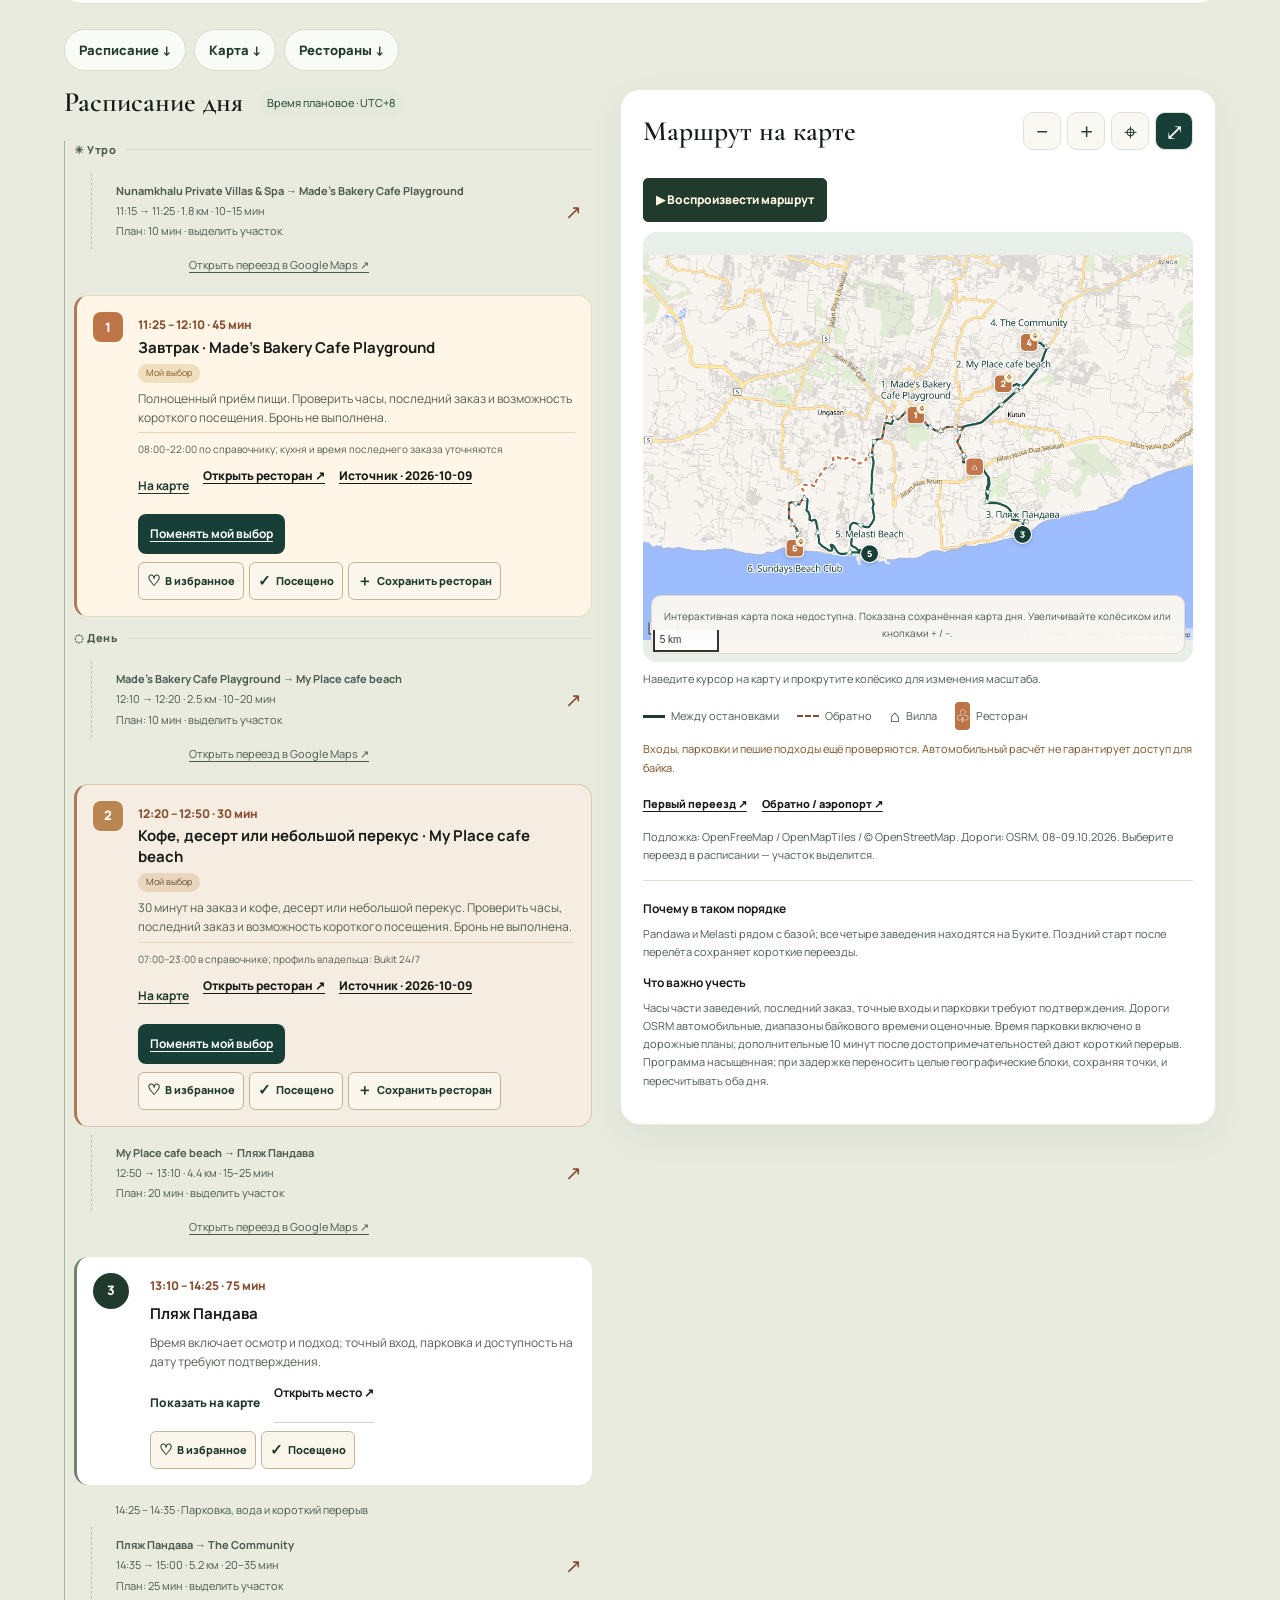
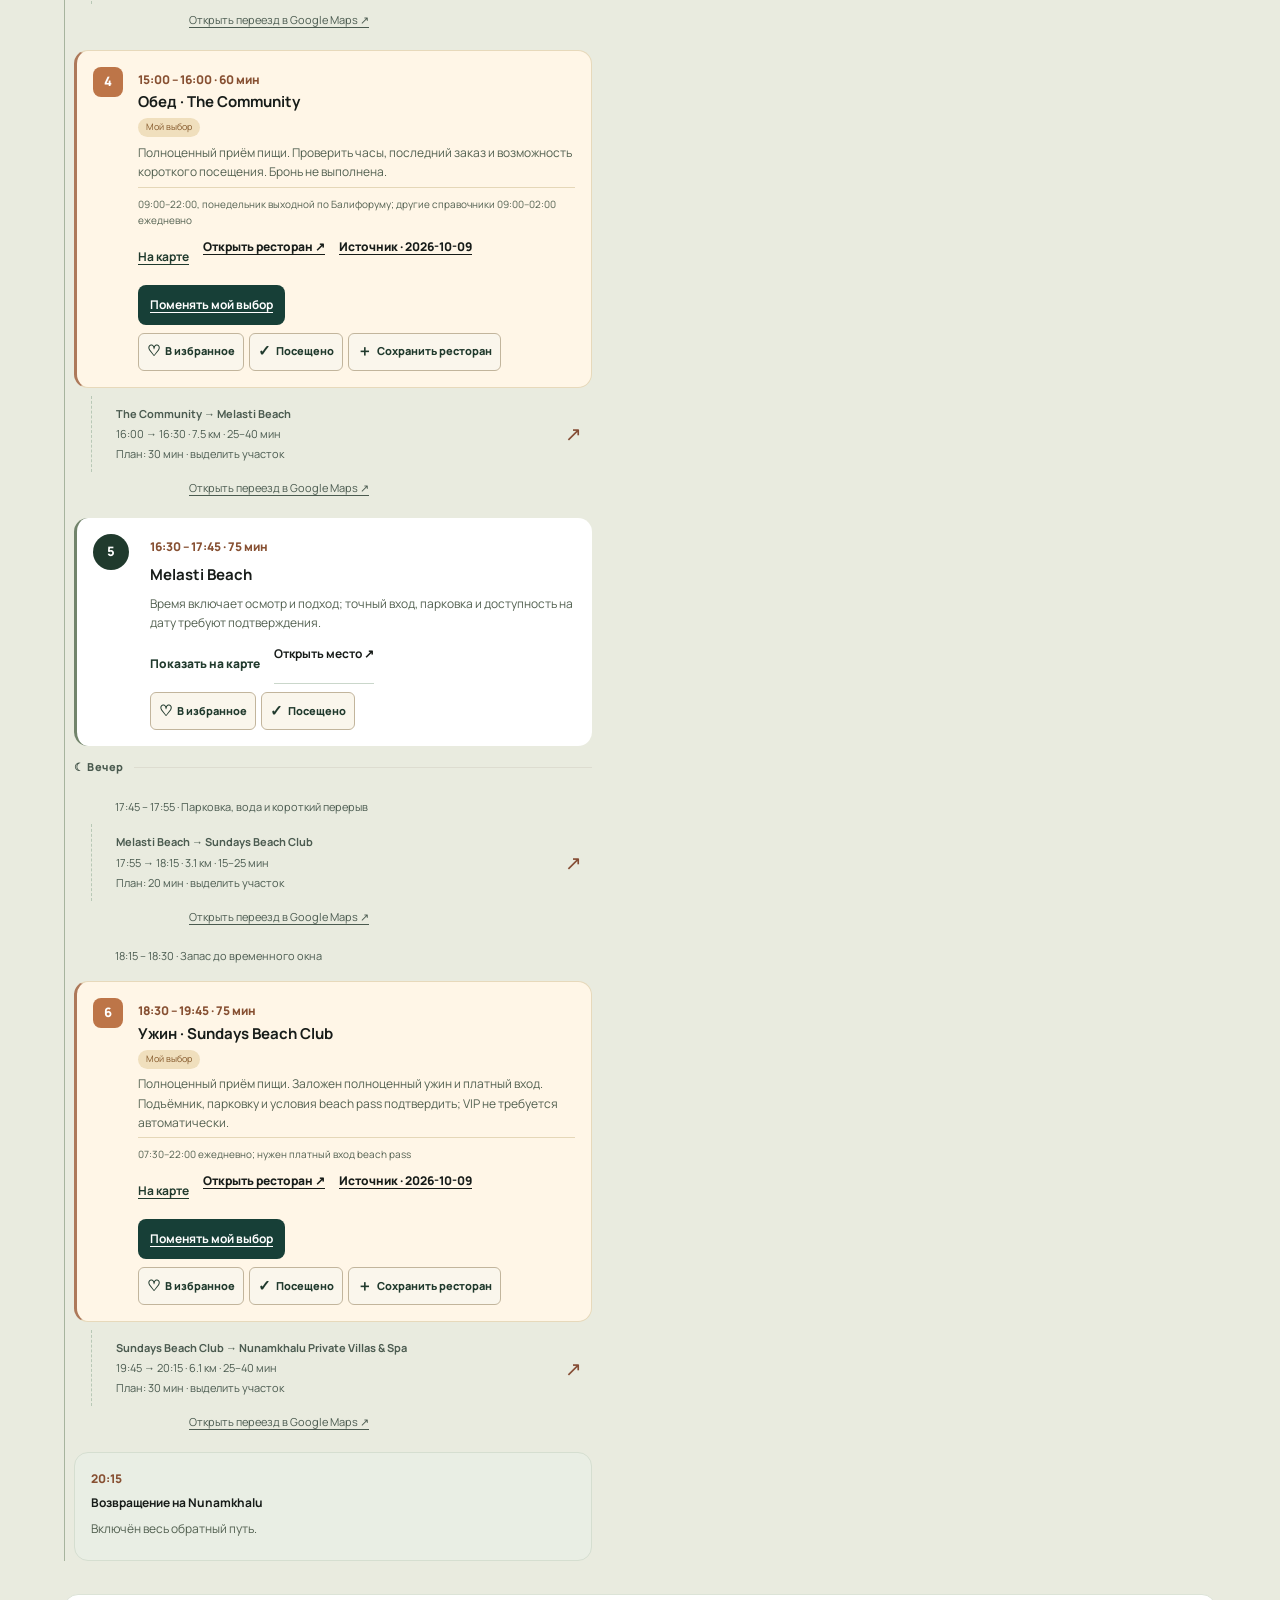
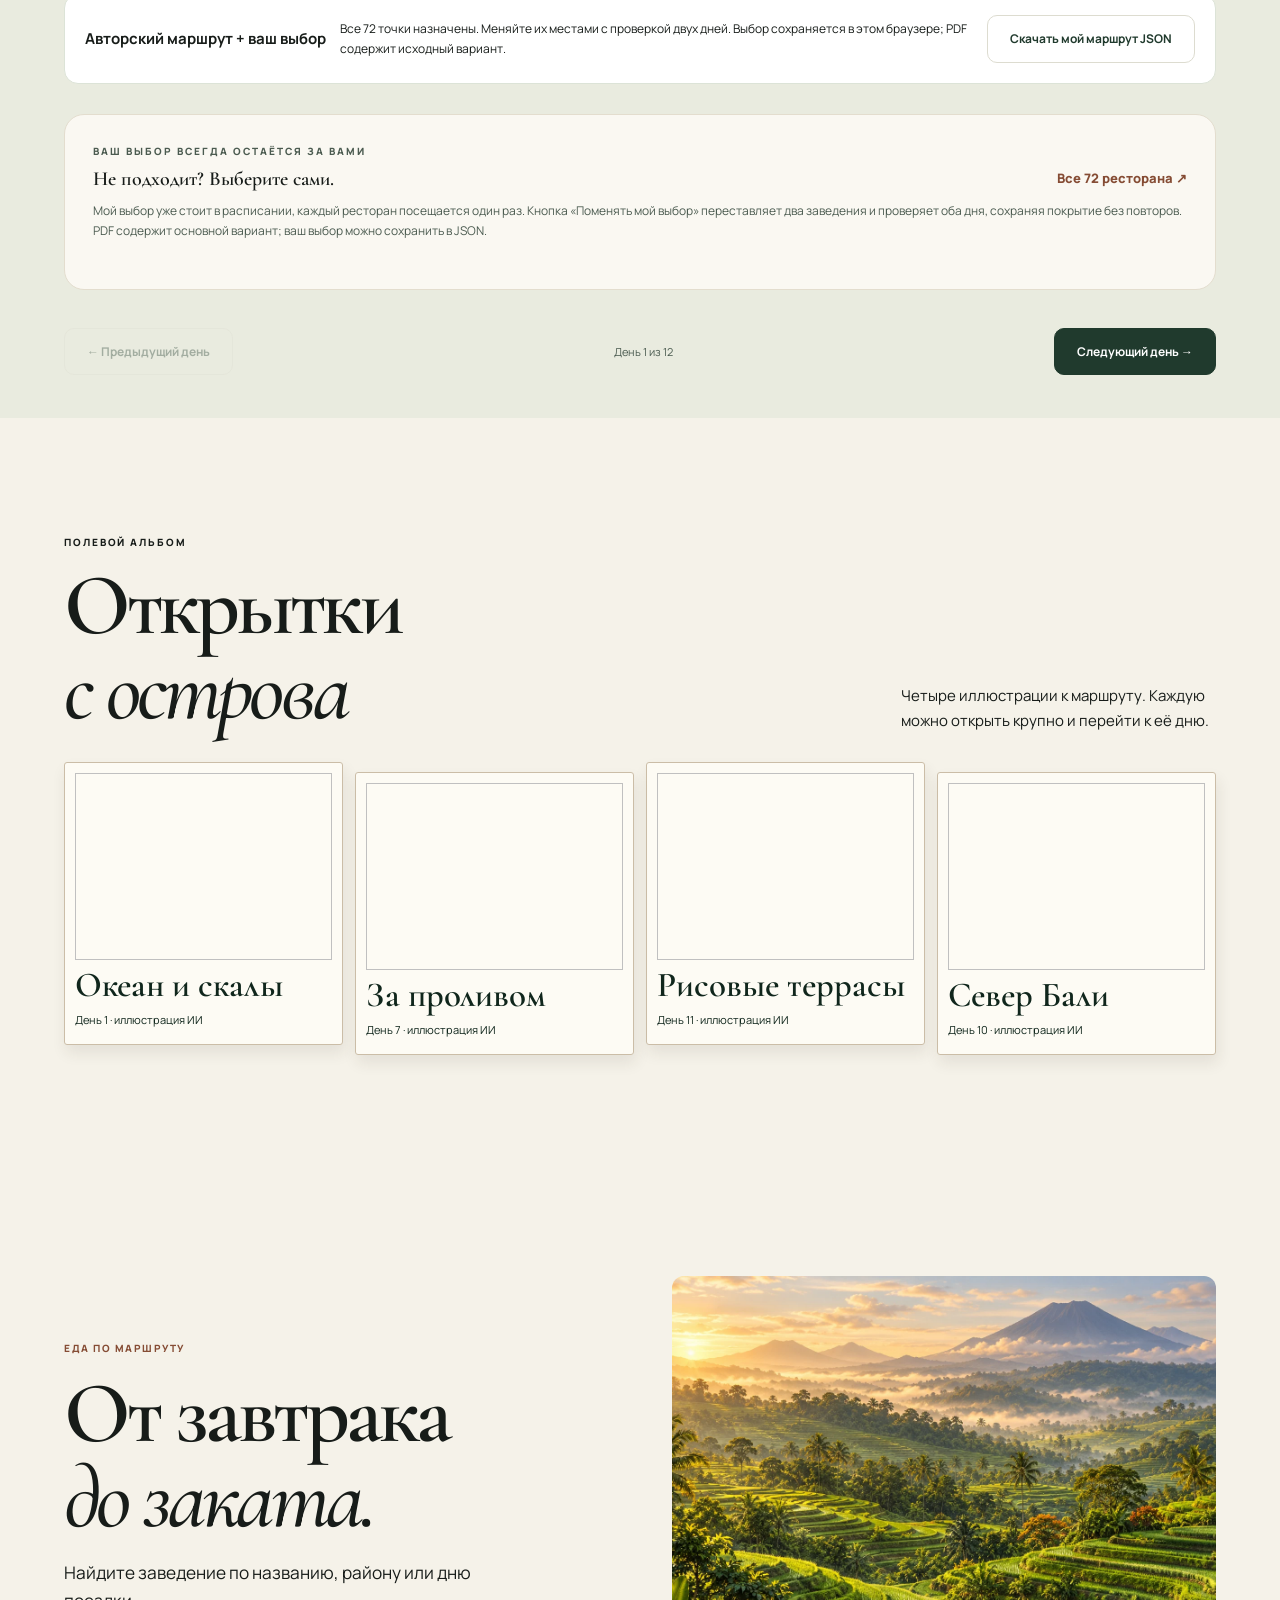
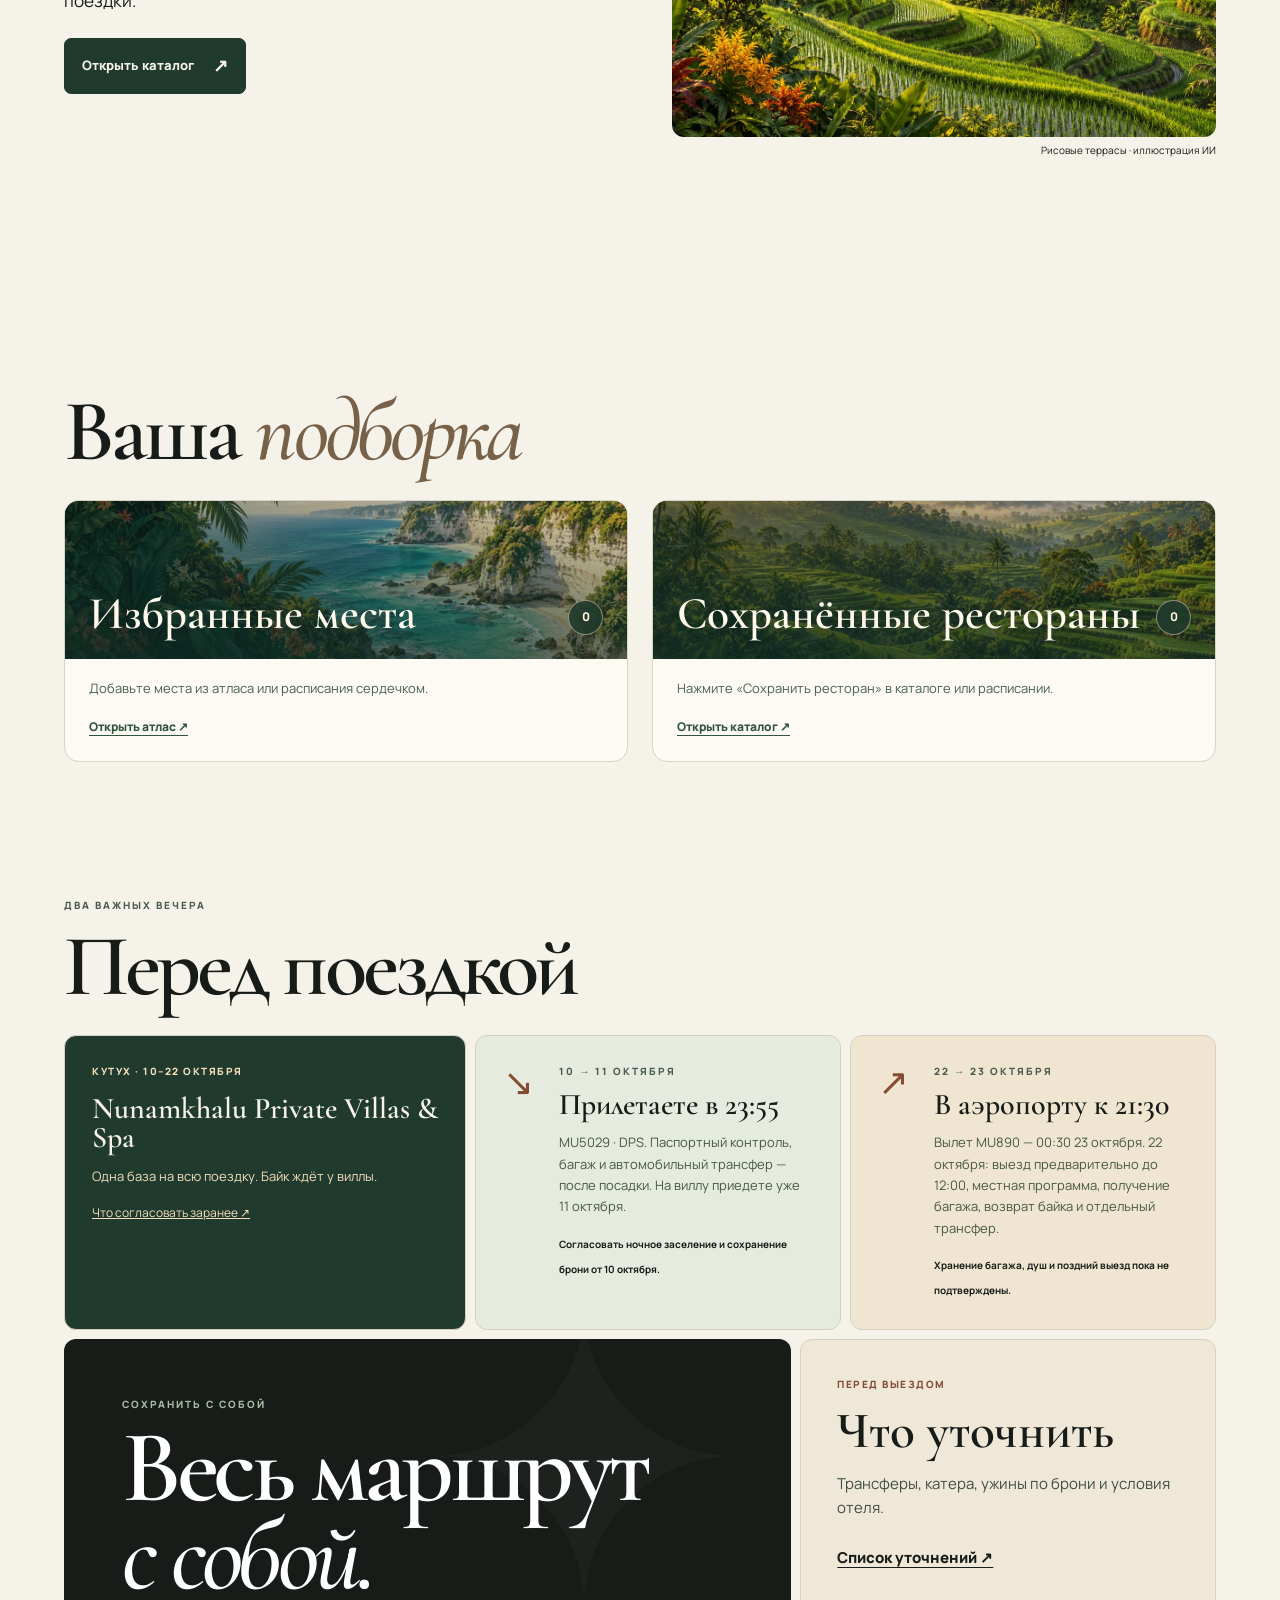
==== commit 3eda4601: "Play ocean ambience only while the guide is active" ====
--- a/index.html
+++ b/index.html
@@ -1,4 +1,4 @@
-<!doctype html><html lang="ru"><head><meta charset="utf-8"><meta name="viewport" content="width=device-width,initial-scale=1,viewport-fit=cover"><meta name="theme-color" content="#23392B"><title>Бали от SK · Путеводитель</title><meta name="description" content="Личный маршрут по Бали: 12 дней, расписание, дорожные карты и иллюстрации."><link rel="icon" href="data:image/svg+xml,%3Csvg xmlns='http://www.w3.org/2000/svg' viewBox='0 0 40 40'%3E%3Crect width='40' height='40' rx='12' fill='%23173f37'/%3E%3Cpath d='M9 29Q18 8 31 13Q28 26 9 29' fill='%23e9b661'/%3E%3C/svg%3E"><link rel="preload" as="image" href="assets/bukit-journal-mobile.avif" type="image/avif" media="(max-width: 760px)" fetchpriority="high"><link rel="preload" as="image" href="assets/bukit-journal.avif" type="image/avif" media="(min-width: 761px)" fetchpriority="high"><link rel="stylesheet" href="assets/fonts/fonts.css"><link rel="stylesheet" href="guide.css?v=all72-v2"><link rel="stylesheet" href="editorial.css?v=overview1"><link rel="stylesheet" href="experience.css?v=audit1"><script src="bali-audio.js?v=entry1" defer></script><script src="experience.js?v=ru1" defer></script><script src="trip-overview-map.js?v=map-room1" defer></script><script src="guide.js?v=ru1" defer></script><link rel="stylesheet" href="beyond.css?v=map-room1"><link rel="stylesheet" href="beyond-atlas.css?v=atlas2" media="print" onload="this.media='all'"><noscript><link rel="stylesheet" href="beyond-atlas.css?v=atlas2"></noscript><link rel="stylesheet" href="beyond-film.css?v=rail4" media="print" onload="this.media='all'"><noscript><link rel="stylesheet" href="beyond-film.css?v=rail4"></noscript><link rel="stylesheet" href="beyond-passport.css?v=journey1" media="print" onload="this.media='all'"><noscript><link rel="stylesheet" href="beyond-passport.css?v=journey1"></noscript><script src="beyond-passport.js?v=map-room1" defer></script><script src="beyond-atlas.js?v=atlas2" defer></script><script src="beyond-film.js?v=rail4" defer></script><script src="beyond.js?v=chapter-order1" defer></script></head>
+<!doctype html><html lang="ru"><head><meta charset="utf-8"><meta name="viewport" content="width=device-width,initial-scale=1,viewport-fit=cover"><meta name="theme-color" content="#23392B"><title>Бали от SK · Путеводитель</title><meta name="description" content="Личный маршрут по Бали: 12 дней, расписание, дорожные карты и иллюстрации."><link rel="icon" href="data:image/svg+xml,%3Csvg xmlns='http://www.w3.org/2000/svg' viewBox='0 0 40 40'%3E%3Crect width='40' height='40' rx='12' fill='%23173f37'/%3E%3Cpath d='M9 29Q18 8 31 13Q28 26 9 29' fill='%23e9b661'/%3E%3C/svg%3E"><link rel="preload" as="image" href="assets/bukit-journal-mobile.avif" type="image/avif" media="(max-width: 760px)" fetchpriority="high"><link rel="preload" as="image" href="assets/bukit-journal.avif" type="image/avif" media="(min-width: 761px)" fetchpriority="high"><link rel="stylesheet" href="assets/fonts/fonts.css"><link rel="stylesheet" href="guide.css?v=all72-v2"><link rel="stylesheet" href="editorial.css?v=overview1"><link rel="stylesheet" href="experience.css?v=audit1"><link rel="stylesheet" href="bali-audio.css?v=1"><script src="bali-audio.js?v=foreground1" defer></script><script src="experience.js?v=ru1" defer></script><script src="trip-overview-map.js?v=map-room1" defer></script><script src="guide.js?v=ru1" defer></script><link rel="stylesheet" href="beyond.css?v=postcard-window2"><link rel="stylesheet" href="beyond-atlas.css?v=atlas2" media="print" onload="this.media='all'"><noscript><link rel="stylesheet" href="beyond-atlas.css?v=atlas2"></noscript><link rel="stylesheet" href="beyond-film.css?v=rail4" media="print" onload="this.media='all'"><noscript><link rel="stylesheet" href="beyond-film.css?v=rail4"></noscript><link rel="stylesheet" href="beyond-passport.css?v=journey1" media="print" onload="this.media='all'"><noscript><link rel="stylesheet" href="beyond-passport.css?v=journey1"></noscript><script src="beyond-passport.js?v=map-room1" defer></script><script src="beyond-atlas.js?v=atlas2" defer></script><script src="beyond-film.js?v=rail4" defer></script><script src="beyond.js?v=chapter-order1" defer></script></head>
 <body class="experience beyond">
 <a class="skip-link" href="#mainContent">К содержанию</a>
 <header class="exp-masthead">
--- a/bali-audio.css
+++ b/bali-audio.css
@@ -0,0 +1,36 @@
+.exp-sound {
+  position:fixed;
+  right:max(16px, env(safe-area-inset-right));
+  bottom:max(16px, env(safe-area-inset-bottom));
+  z-index:39;
+  width:44px;
+  height:44px;
+  border:1px solid #e6cba3;
+  border-radius:50%;
+  background:#172f2b;
+  color:#f8e2b8;
+  box-shadow:0 4px 16px #12262155;
+  cursor:pointer;
+}
+.exp-sound:not([hidden]) { display:grid; place-items:center; }
+.exp-sound:hover { background:#29524a; }
+.exp-sound:focus-visible { outline:2px solid #e6cba3; outline-offset:3px; }
+.exp-sound[aria-pressed="true"] .exp-sound-slash,
+.exp-sound[aria-pressed="false"] .exp-sound-waves { display:none; }
+@media (max-width:760px) {
+  .experience .exp-sound { bottom:calc(77px + env(safe-area-inset-bottom)); }
+}
+.exp-sound-label { display:none; }
+html:not(.beyond-compact-nav) .exp-sound[data-needs-gesture] {
+  width:auto;
+  padding-inline:12px 15px;
+  grid-auto-flow:column;
+  gap:7px;
+  border-radius:24px;
+}
+html:not(.beyond-compact-nav) .exp-sound[data-needs-gesture] .exp-sound-label {
+  display:inline;
+  font-size:12px;
+  font-weight:800;
+  white-space:nowrap;
+}
--- a/beyond.css
+++ b/beyond.css
@@ -91,15 +91,15 @@
   position:fixed;
   inset:0;
   box-sizing:border-box;
-  width:100%;
-  height:100%;
-  height:100dvh;
-  max-width:none;
-  max-height:none;
+  width:min(1160px, calc(100% - 40px));
+  height:min(690px, 80vh);
+  height:min(690px, 80dvh);
   overflow:hidden;
   overscroll-behavior:contain;
-  border:0;
-  margin:0;
+  border:1px solid #e8cda07a;
+  border-radius:18px;
+  box-shadow:0 24px 80px #07181180;
+  margin:auto;
   padding:0;
   background:#10261c;
   color:#fffaf0;
@@ -107,7 +107,7 @@
   touch-action:pan-y pinch-zoom;
 }
 html:has(.beyond-lightbox[open]) { overflow:hidden; }
-.beyond-lightbox::backdrop { background:#10261c; }
+.beyond-lightbox::backdrop { background:#10261cb5; }
 .beyond-lightbox::after {
   content:"";
   position:absolute;
@@ -129,11 +129,11 @@
 .beyond-gallery-head,
 .beyond-gallery-bottom {
   position:absolute;
-  left:max(clamp(16px, 5vw, 88px), env(safe-area-inset-left));
-  right:max(clamp(16px, 5vw, 88px), env(safe-area-inset-right));
+  left:max(clamp(14px, 3.5vw, 50px), env(safe-area-inset-left));
+  right:max(clamp(14px, 3.5vw, 50px), env(safe-area-inset-right));
 }
 .beyond-gallery-head {
-  top:max(clamp(14px, 4vh, 48px), env(safe-area-inset-top));
+  top:max(clamp(12px, 3vh, 30px), env(safe-area-inset-top));
   display:flex;
   align-items:center;
   justify-content:space-between;
@@ -144,8 +144,8 @@
   letter-spacing:.17em;
   text-shadow:0 1px 10px #061c17;
 }
-.beyond-gallery-bottom { bottom:max(clamp(16px, 4vh, 52px), env(safe-area-inset-bottom)); }
-.beyond-gallery-caption { max-width:19em; font:600 clamp(32px, 5.8vw, 94px)/.96 var(--exp-display); }
+.beyond-gallery-bottom { bottom:max(clamp(14px, 3vh, 32px), env(safe-area-inset-bottom)); }
+.beyond-gallery-caption { max-width:19em; font:600 clamp(29px, 5.4vw, 70px)/.96 var(--exp-display); }
 .beyond-gallery-caption .beyond-kicker { color:#ffe0b4; margin:0 0 9px; }
 .beyond-gallery-caption h3 { font:inherit; max-width:15ch; margin:0; color:inherit; text-shadow:0 2px 16px #101c1780; }
 .beyond-gallery-toolbar {
@@ -189,8 +189,13 @@
 .beyond-lightbox :is(button,a):focus-visible { background:#f4e6c9; color:#132d25; }
 .beyond-lightbox :is(button,a):focus-visible { outline:2px solid #f4e6c9; outline-offset:3px; }
 @media (max-width:540px) {
+  .beyond-lightbox { width:calc(100% - 24px); height:min(560px, 78dvh); border-radius:14px; }
   .beyond-gallery-image { object-position:57% 50%; }
   .beyond-lightbox::after { background:linear-gradient(180deg,#0a1a17ba,transparent 28%,transparent 41%,#0a1a17eb 100%); }
+}
+@media (max-height:500px) {
+  .beyond-gallery-caption { font-size:clamp(25px, 6vh, 36px); }
+  .beyond-gallery-caption h3 { max-width:30ch; }
 }
 @media (prefers-reduced-motion:no-preference) {
   :root:not([data-bali-motion="reduced"]) .beyond-lightbox[open] { animation:gallery-enter .28s ease-out both; }
@@ -267,40 +272,3 @@
   .beyond .overview-viewport { height:clamp(350px,62svh,500px); }
   .beyond .overview-expanded .overview-viewport { height:auto; }
 }
-
-.exp-sound {
-  position:fixed;
-  right:max(16px, env(safe-area-inset-right));
-  bottom:max(16px, env(safe-area-inset-bottom));
-  z-index:39;
-  width:44px;
-  height:44px;
-  border:1px solid #e6cba3;
-  border-radius:50%;
-  background:#172f2b;
-  color:#f8e2b8;
-  box-shadow:0 4px 16px #12262155;
-  cursor:pointer;
-}
-.exp-sound:not([hidden]) { display:grid; place-items:center; }
-.exp-sound:hover { background:#29524a; }
-.exp-sound:focus-visible { outline:2px solid #e6cba3; outline-offset:3px; }
-.exp-sound[aria-pressed="true"] .exp-sound-slash,
-.exp-sound[aria-pressed="false"] .exp-sound-waves { display:none; }
-@media (max-width:760px) {
-  .exp-sound { bottom:calc(77px + env(safe-area-inset-bottom)); }
-}
-.exp-sound-label { display:none; }
-html:not(.beyond-compact-nav) .exp-sound[data-needs-gesture] {
-  width:auto;
-  padding-inline:12px 15px;
-  grid-auto-flow:column;
-  gap:7px;
-  border-radius:24px;
-}
-html:not(.beyond-compact-nav) .exp-sound[data-needs-gesture] .exp-sound-label {
-  display:inline;
-  font-size:12px;
-  font-weight:800;
-  white-space:nowrap;
-}
